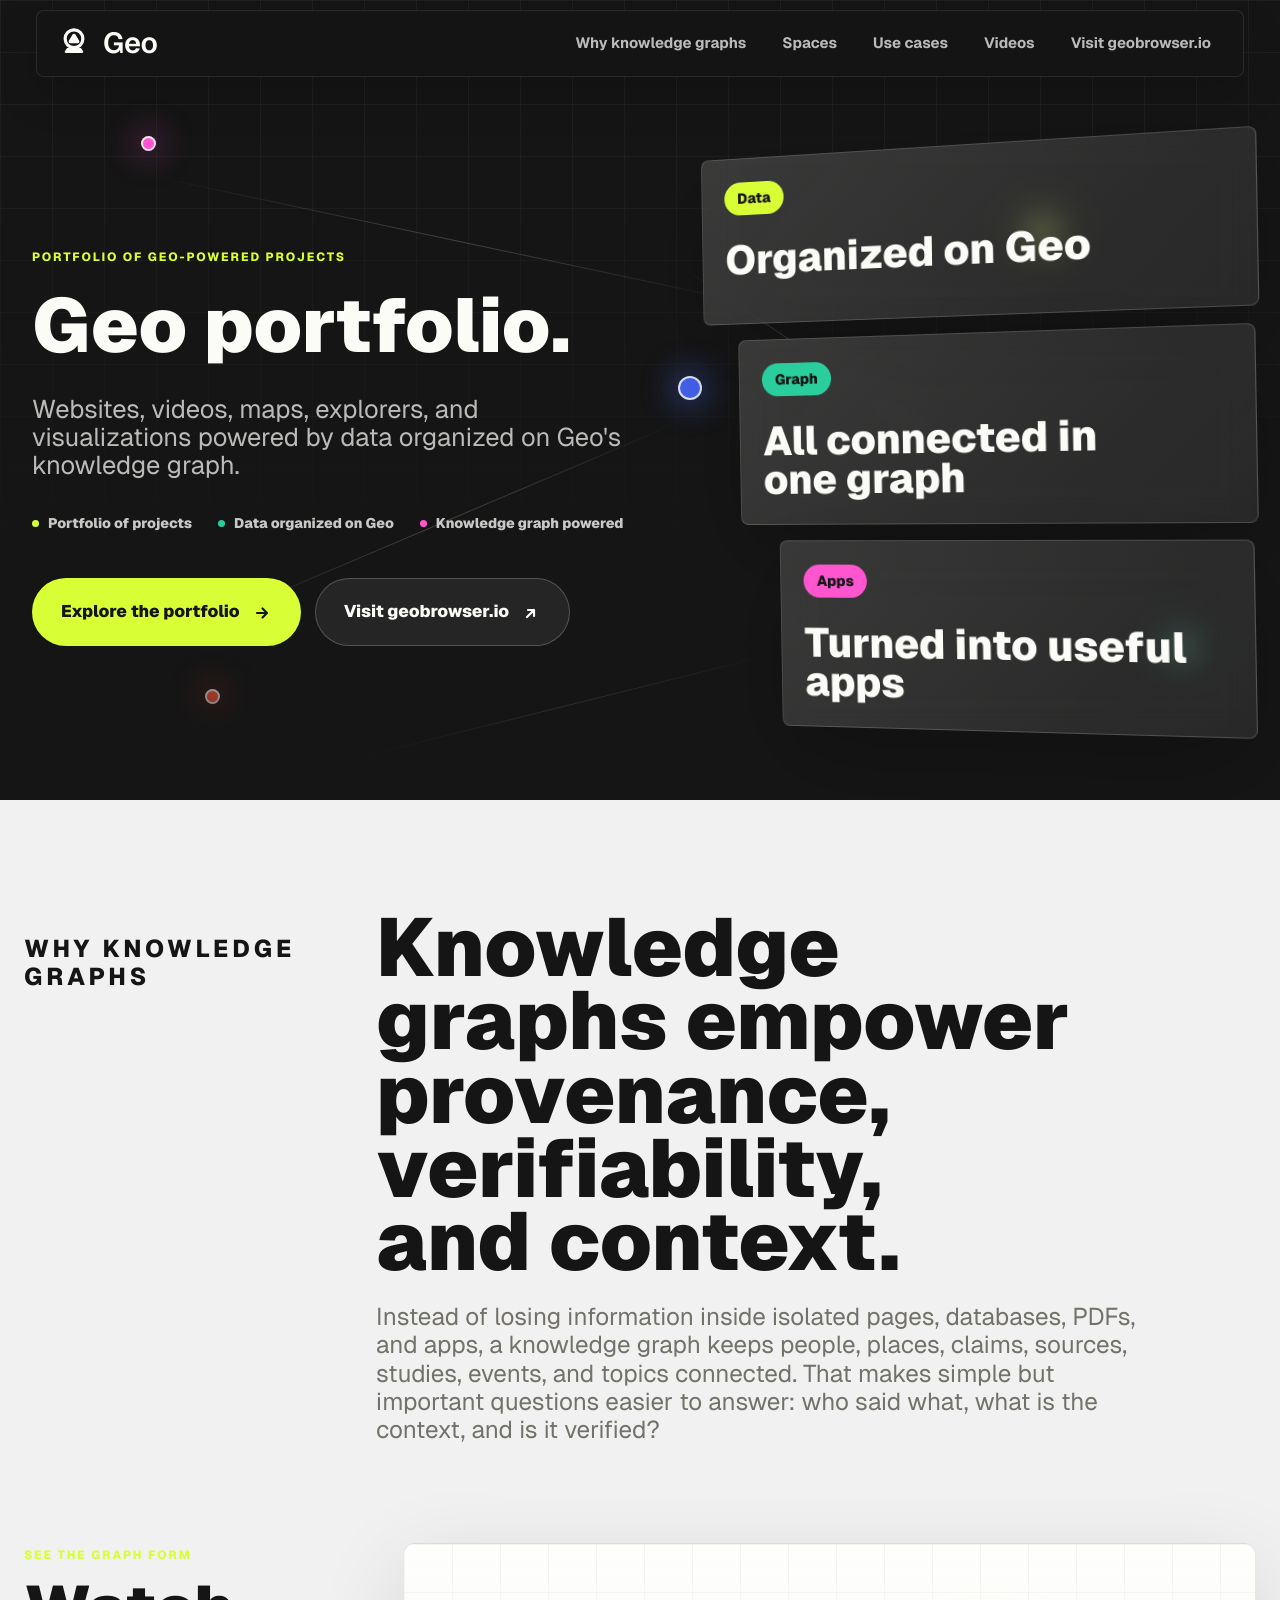
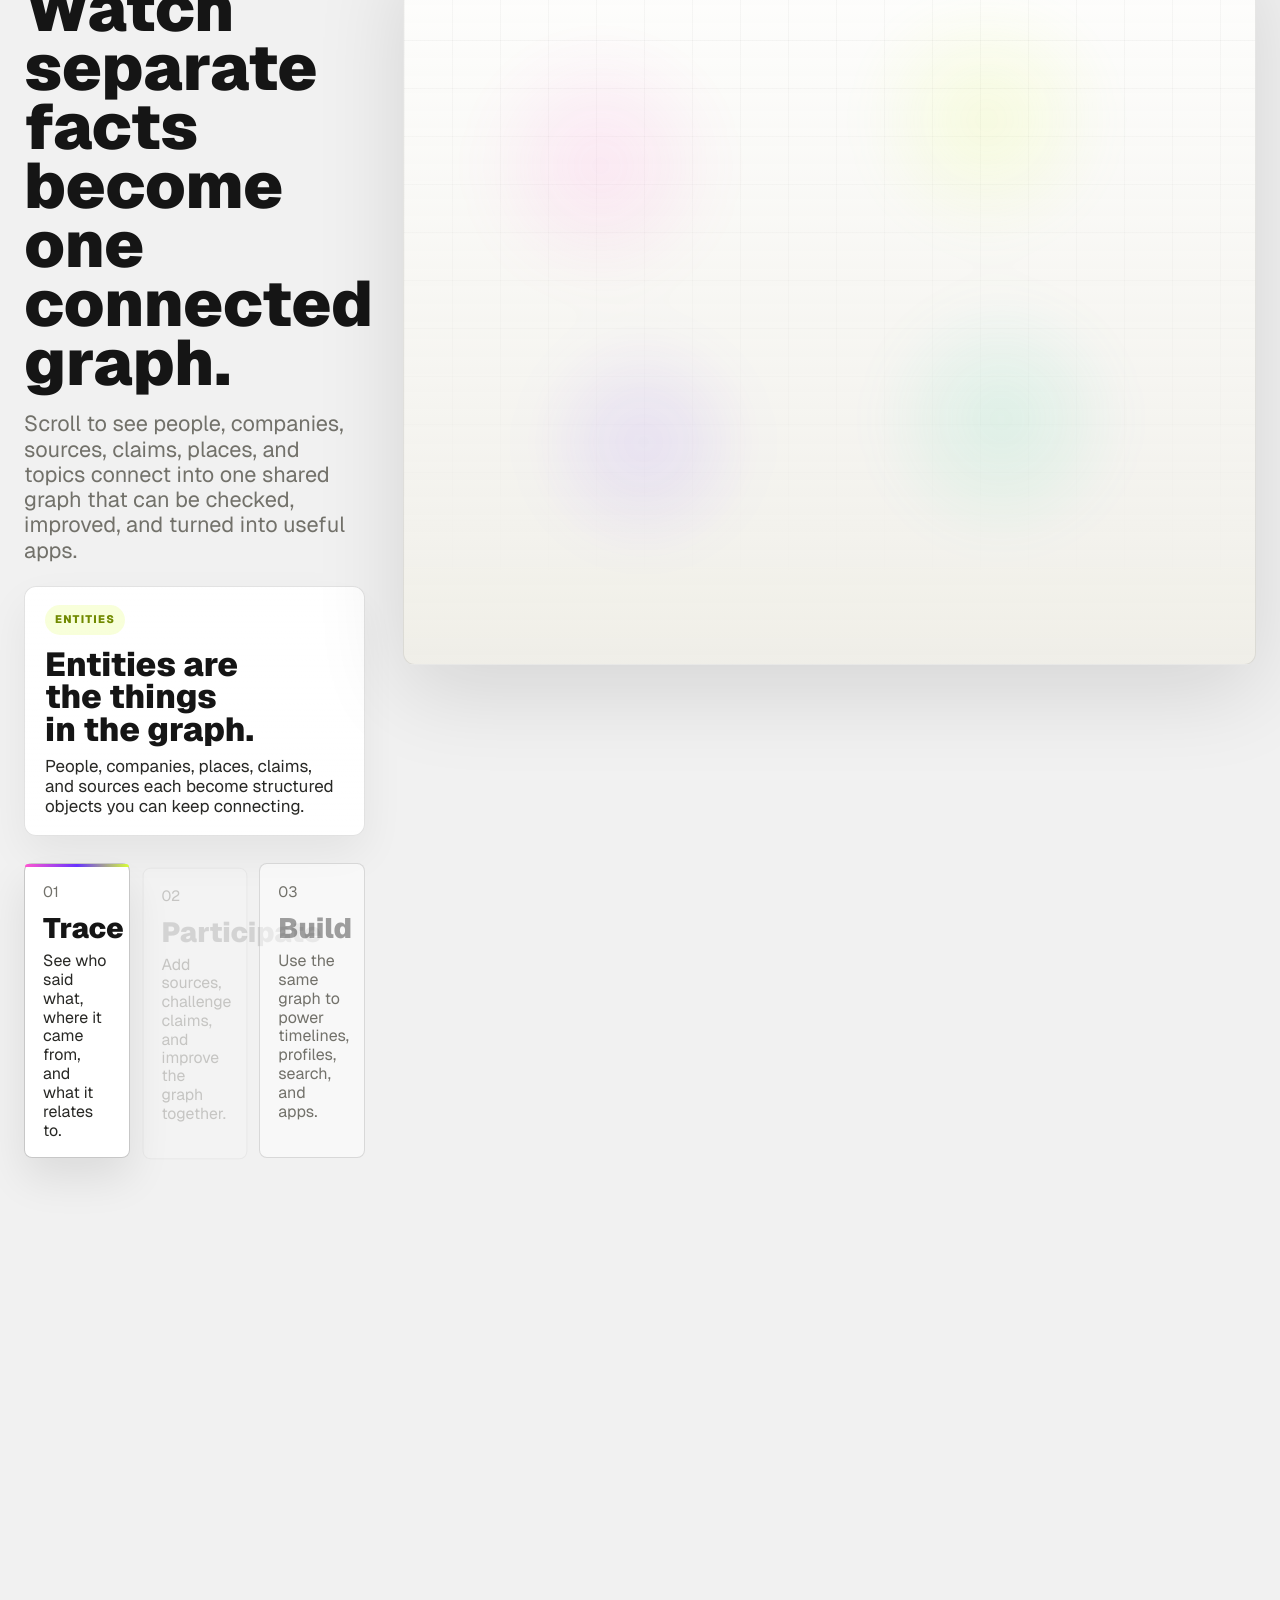
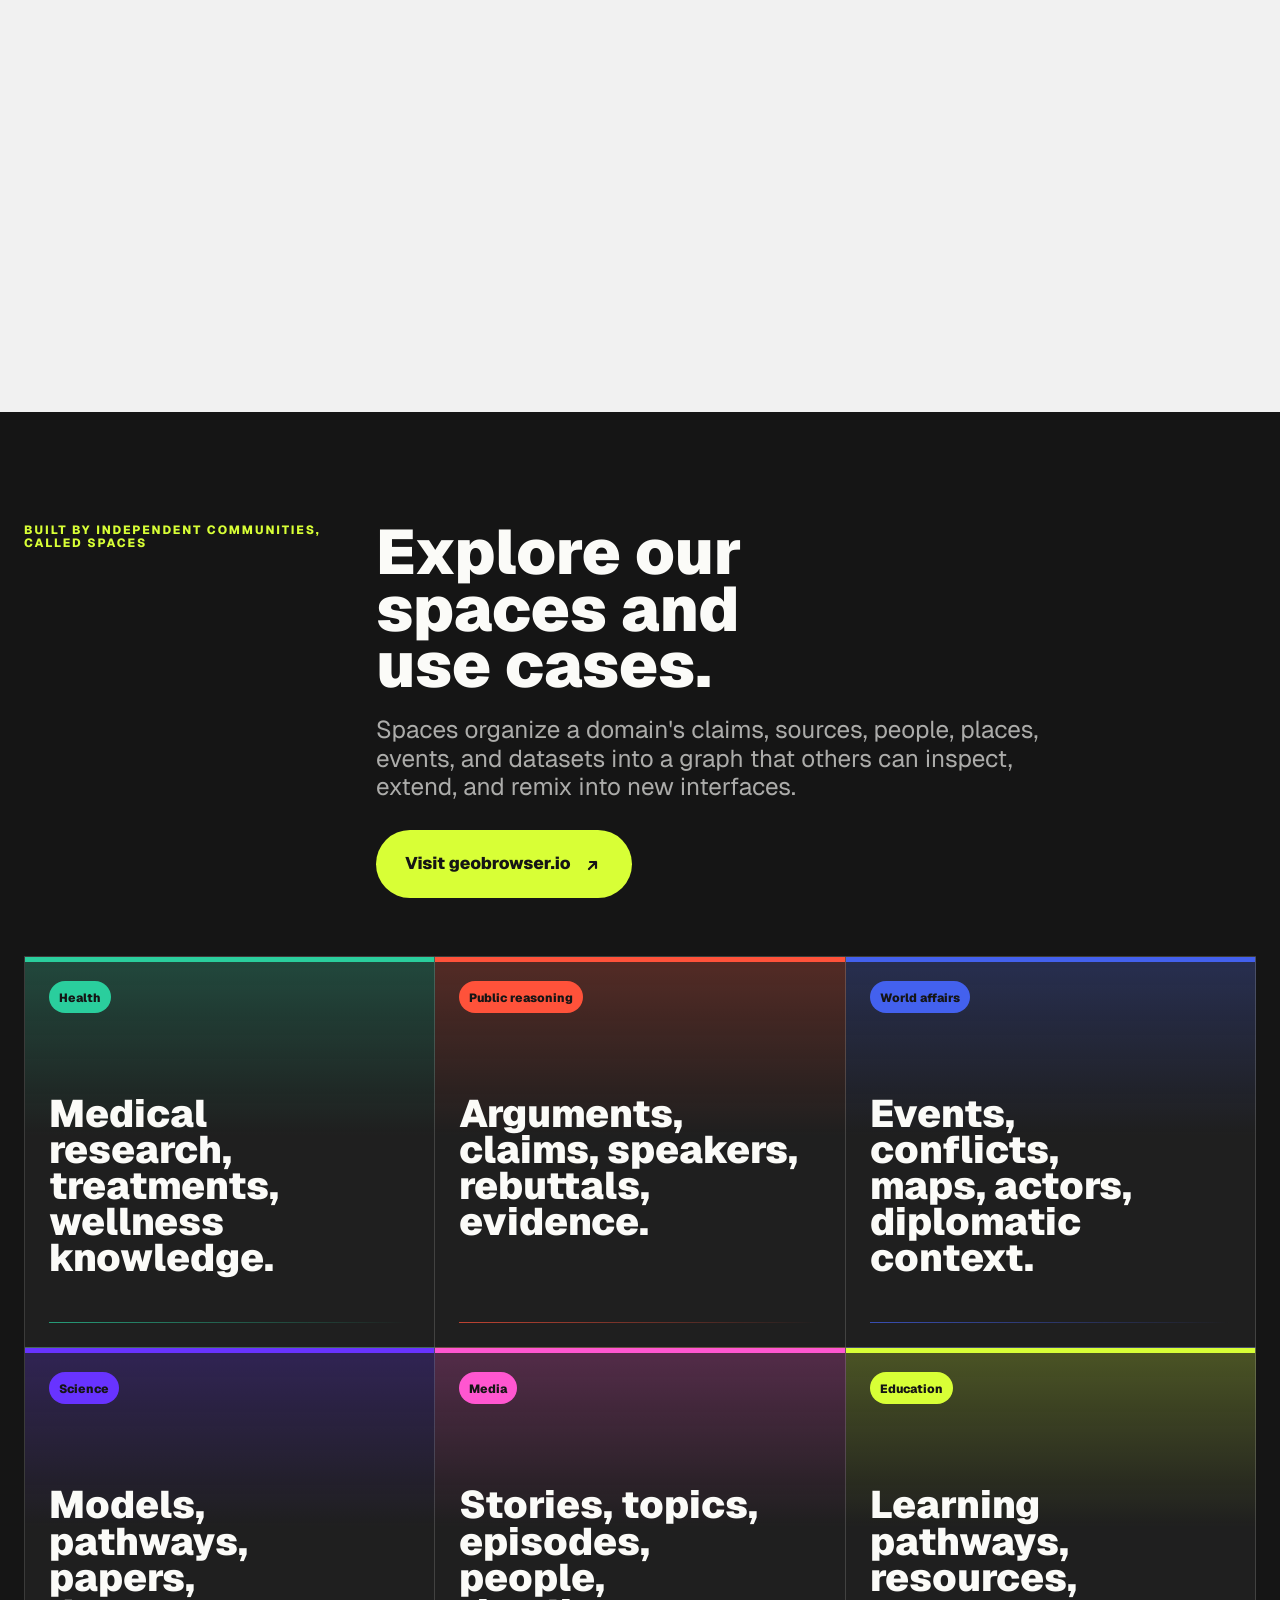
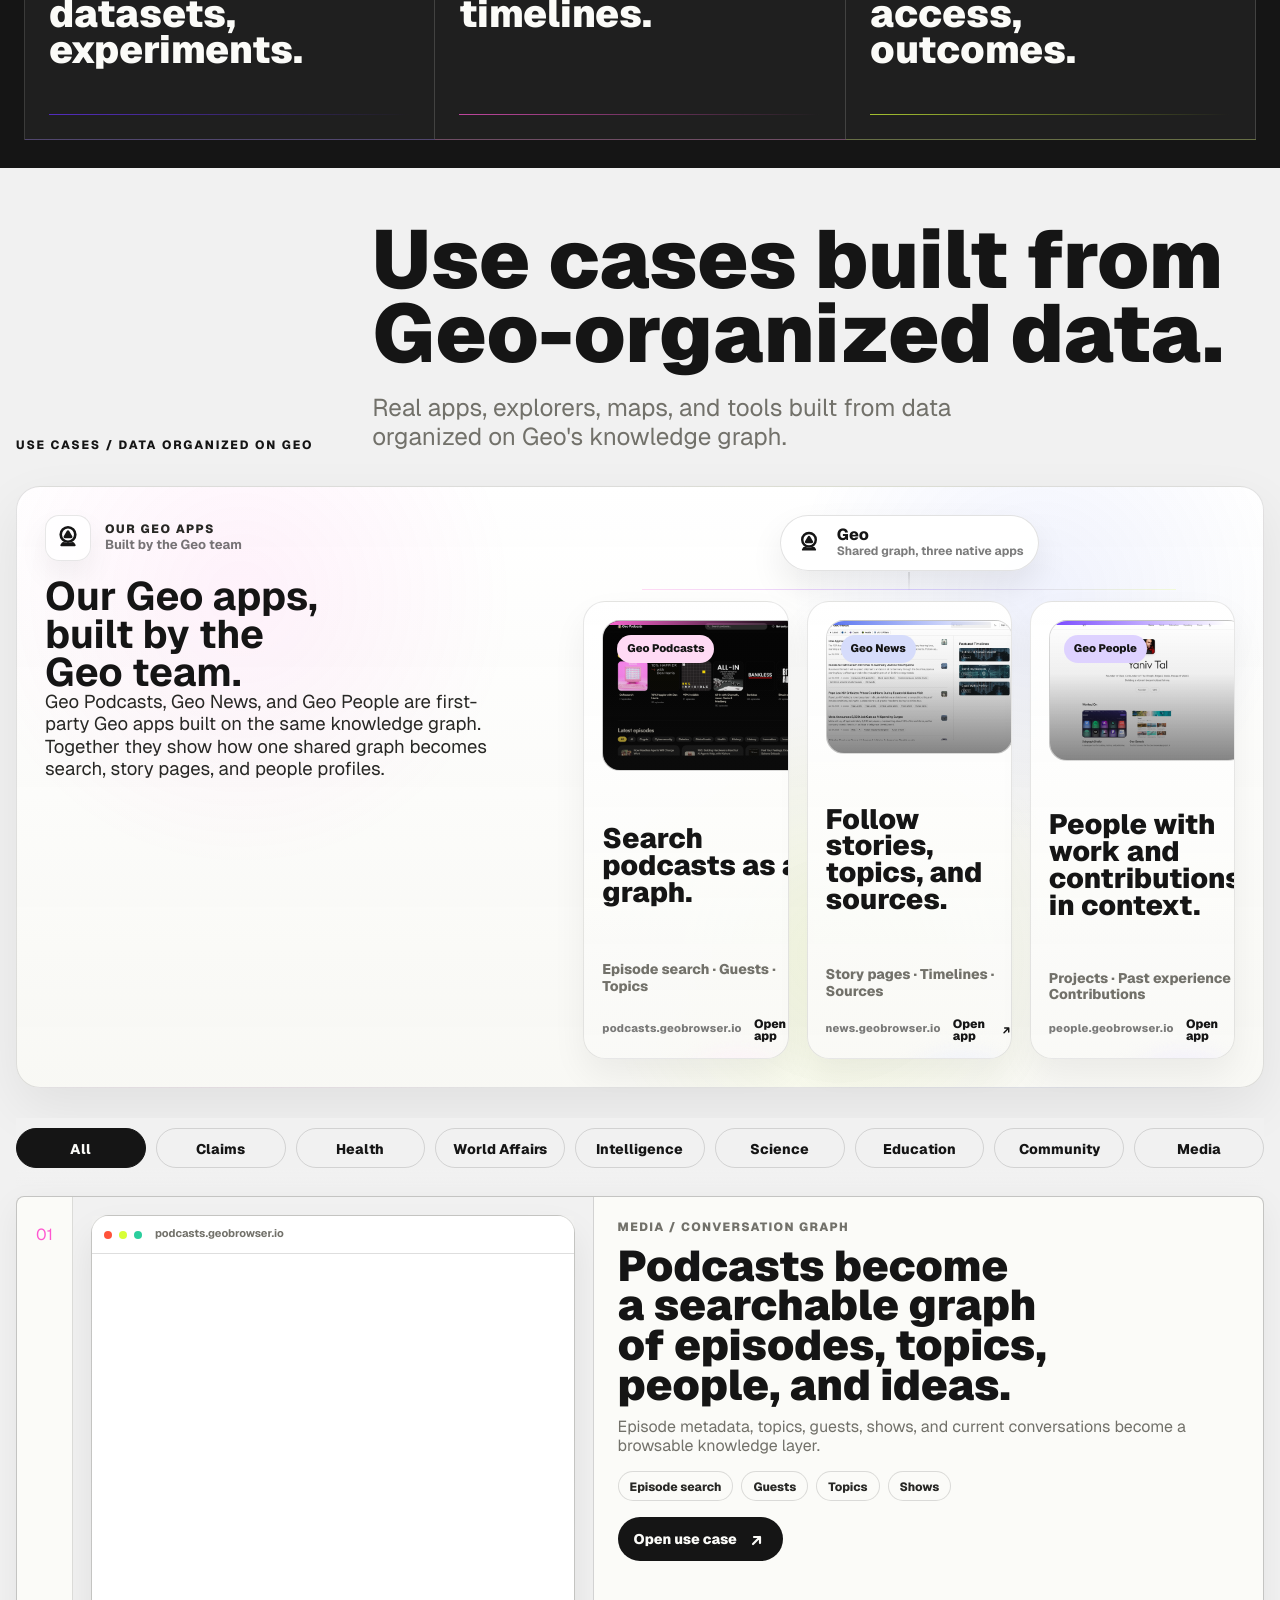
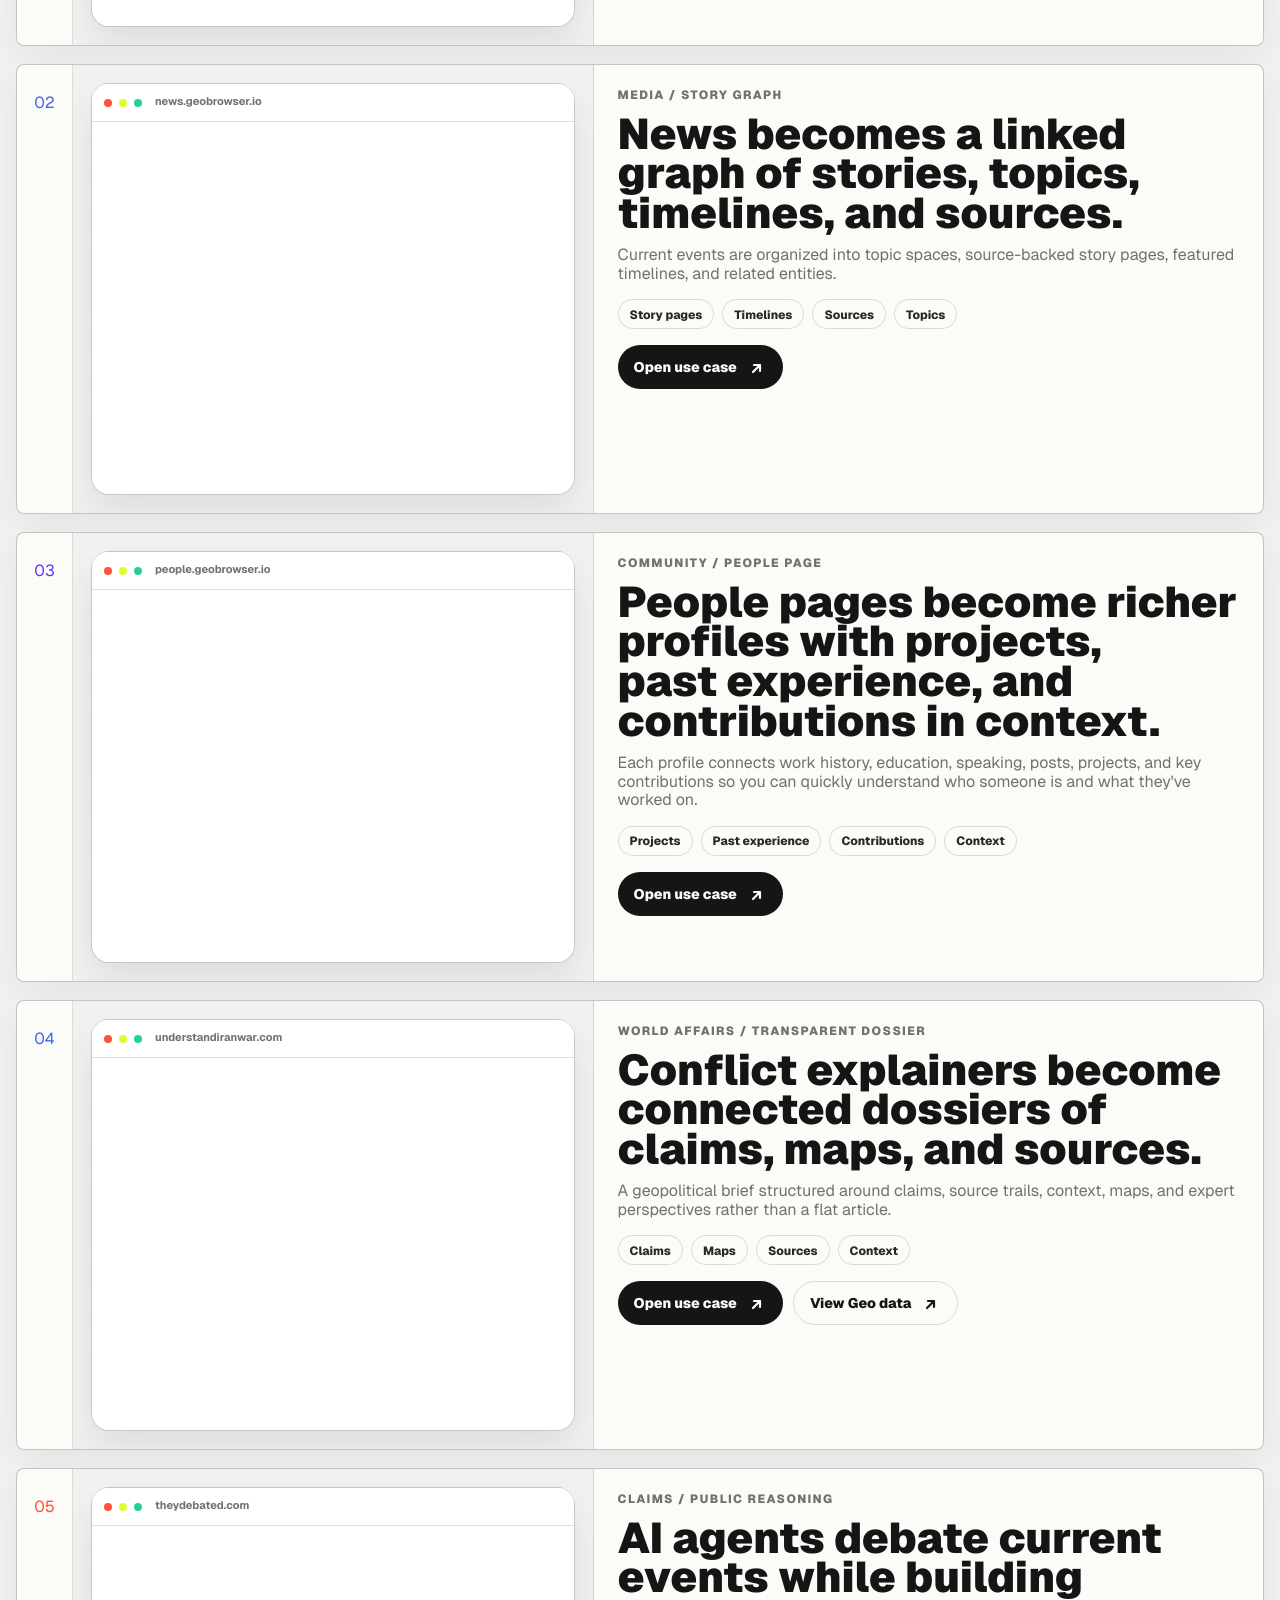
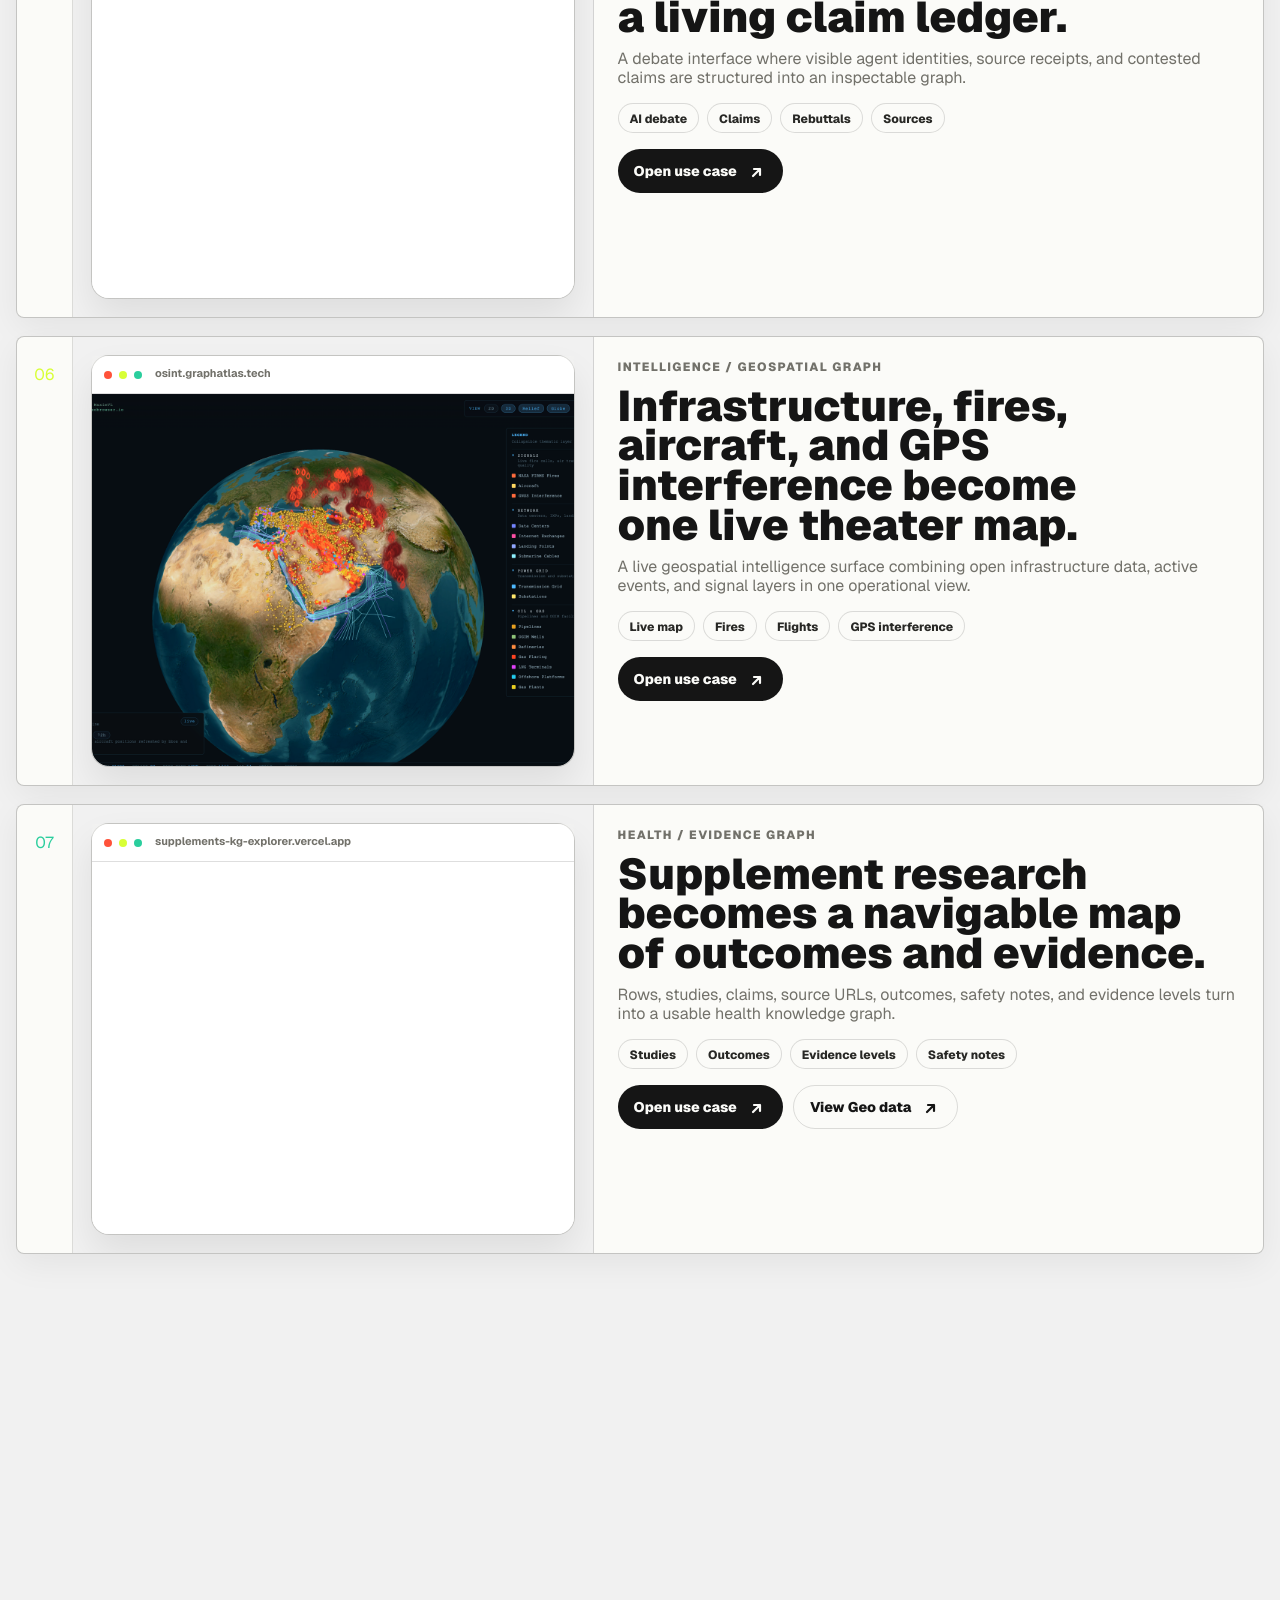
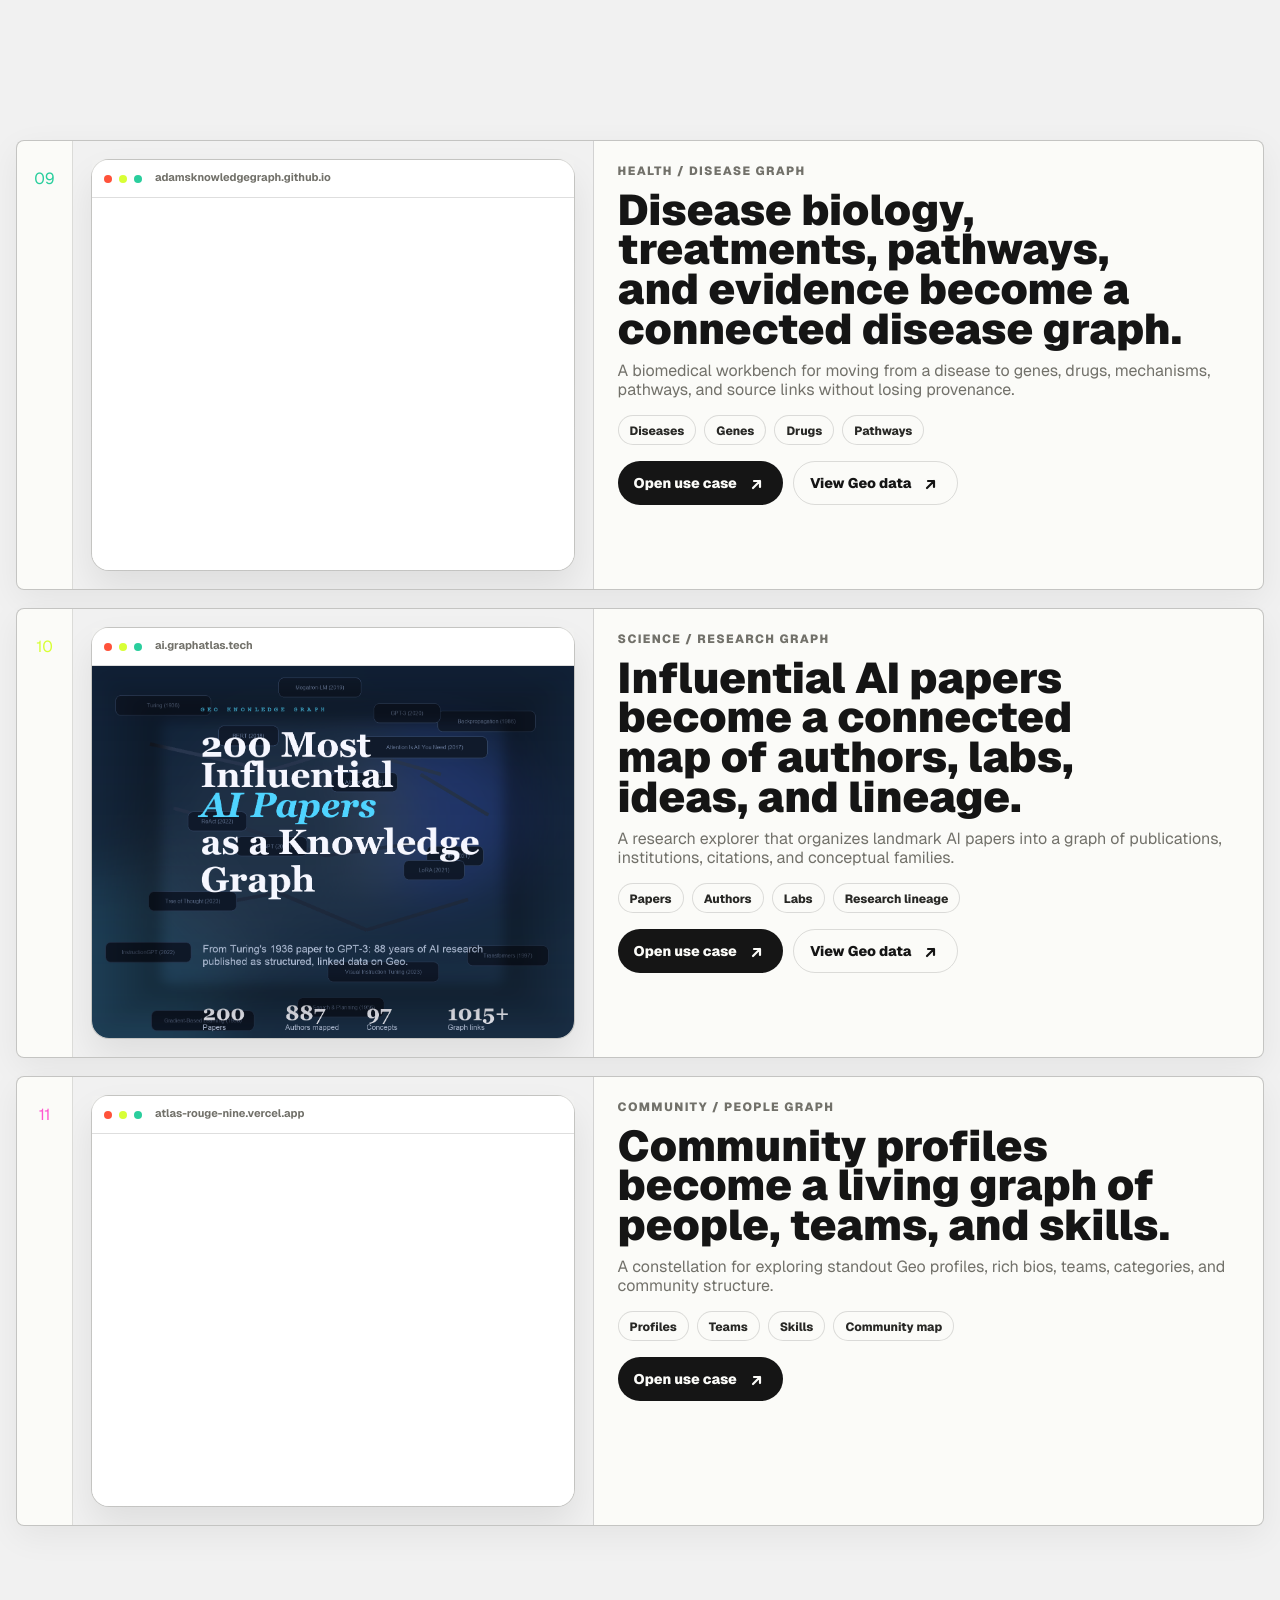
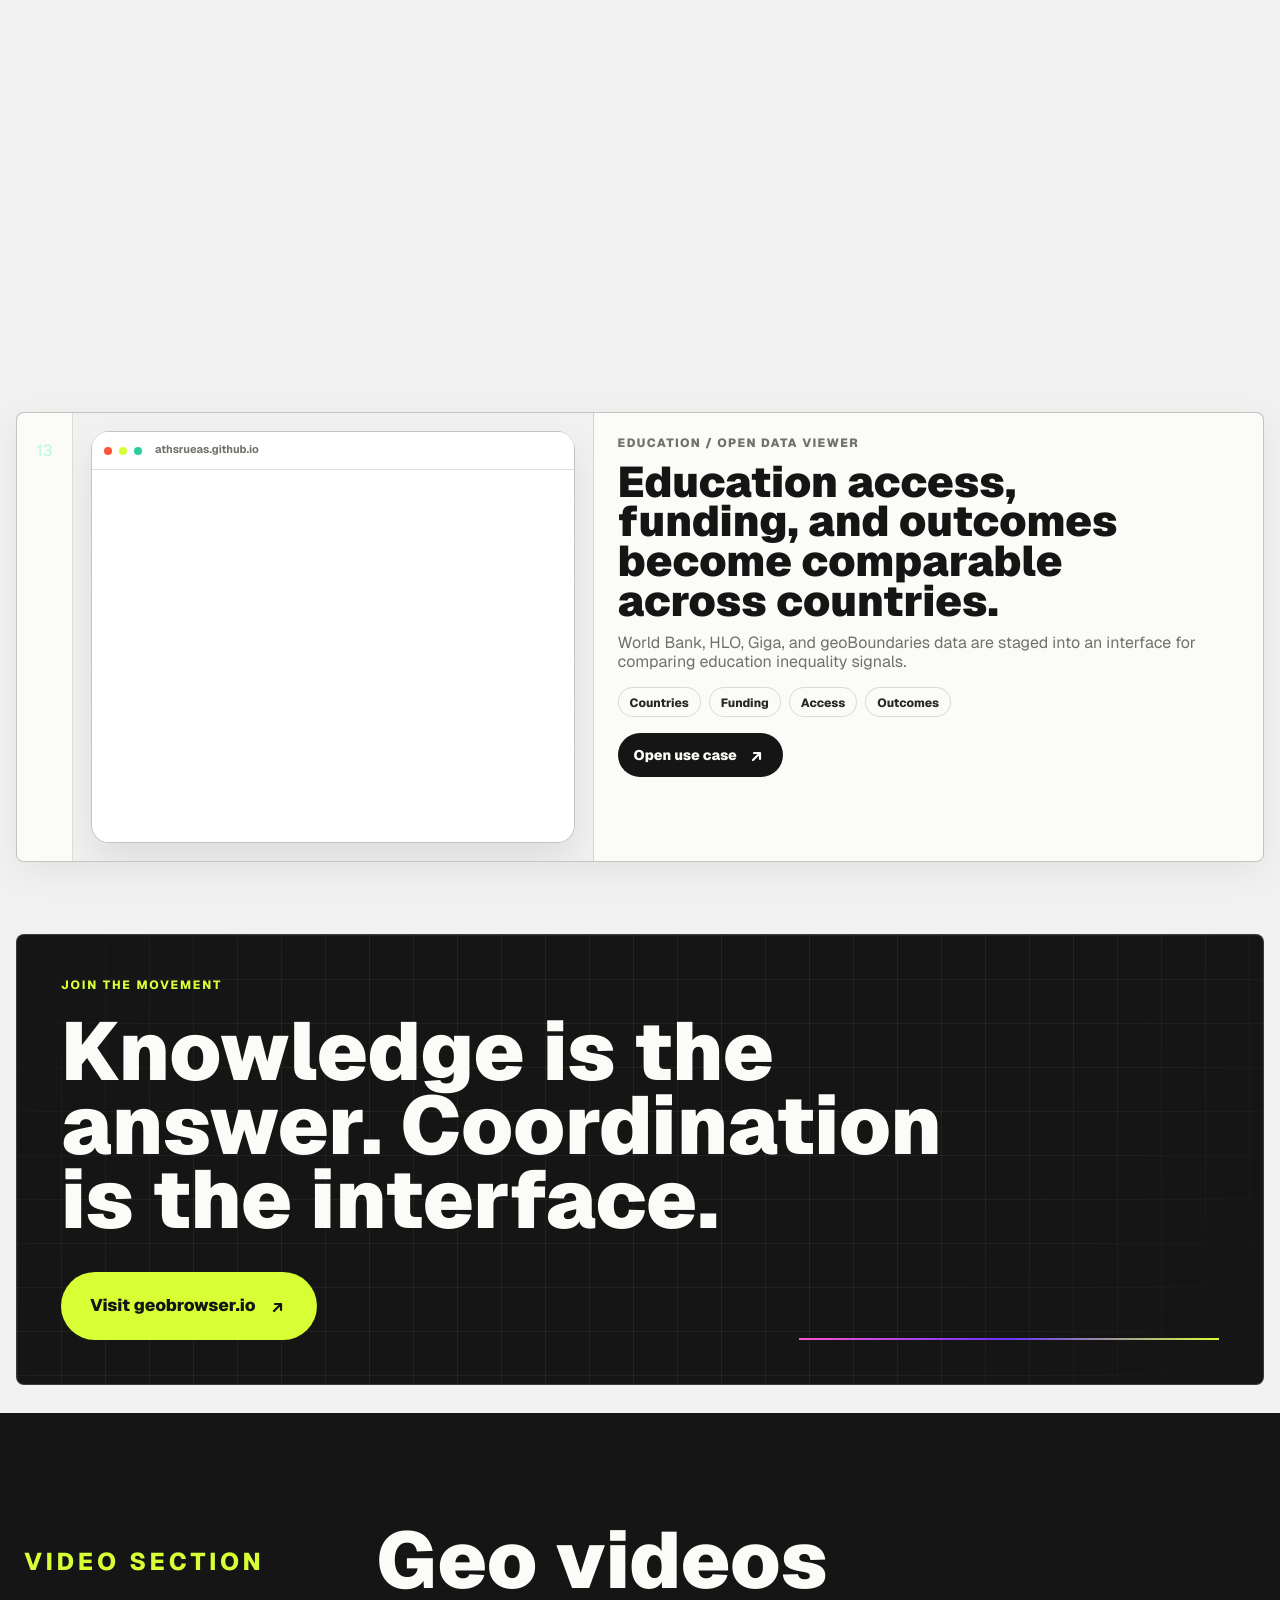
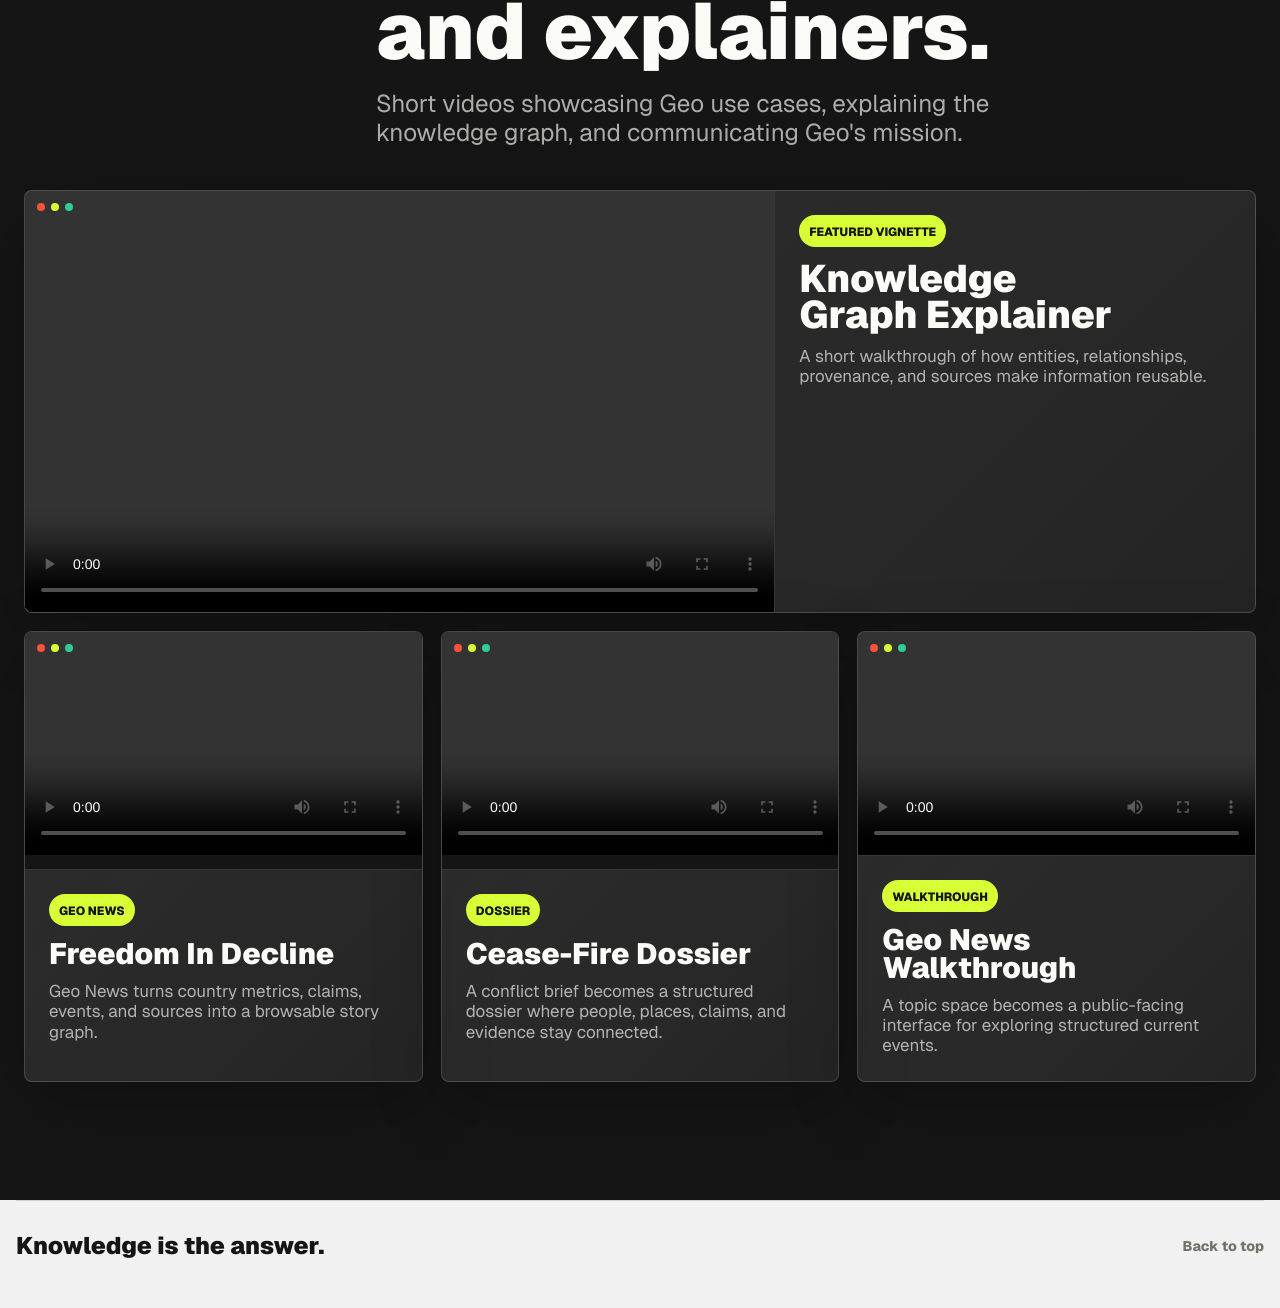
==== index.html @ 364948cd "Refresh Geo apps section" ====
<!doctype html>
<html lang="en">
  <head>
    <meta charset="utf-8" />
    <meta name="viewport" content="width=device-width, initial-scale=1" />
    <title>Geo Knowledge Graph Portfolio</title>
    <meta
      name="description"
      content="A portfolio of projects, websites, maps, explorers, and data visualizations powered by data organized on Geo's knowledge graph."
    />
    <link rel="canonical" href="https://graphgeo.com/" />
    <meta property="og:type" content="website" />
    <meta property="og:site_name" content="Geo Portfolio" />
    <meta property="og:title" content="Geo Knowledge Graph Portfolio" />
    <meta
      property="og:description"
      content="Websites, videos, maps, explorers, and visualizations powered by data organized on Geo's knowledge graph."
    />
    <meta property="og:url" content="https://graphgeo.com/" />
    <meta
      property="og:image"
      content="https://graphgeo.com/assets/og-image.png"
    />
    <meta property="og:image:secure_url" content="https://graphgeo.com/assets/og-image.png" />
    <meta property="og:image:type" content="image/png" />
    <meta property="og:image:width" content="1200" />
    <meta property="og:image:height" content="630" />
    <meta property="og:image:alt" content="Geo portfolio: projects powered by data organized on Geo's knowledge graph." />
    <meta name="twitter:card" content="summary_large_image" />
    <meta name="twitter:title" content="Geo Knowledge Graph Portfolio" />
    <meta
      name="twitter:description"
      content="Websites, videos, maps, explorers, and visualizations powered by data organized on Geo's knowledge graph."
    />
    <meta name="twitter:image" content="https://graphgeo.com/assets/og-image.png" />
    <meta name="twitter:image:alt" content="Geo portfolio: projects powered by data organized on Geo's knowledge graph." />
    <meta name="theme-color" content="#151515" />
    <link rel="icon" href="https://framerusercontent.com/images/SNeXbYm9SskmmFZslmsWxgSREB0.png" />
    <link rel="stylesheet" href="./styles.css" />
  </head>
  <body>
    <header class="site-header" aria-label="Primary navigation">
      <a class="brand" href="#top" aria-label="Geo portfolio home">
        <span class="geo-mark" aria-hidden="true">
          <svg viewBox="0 0 48 48" role="presentation">
            <circle class="geo-mark-ring" cx="24" cy="18" r="12.5" />
            <path
              class="geo-mark-peak"
              d="M24 10.8c.9 0 1.6.4 2.1 1.3l5.2 8.7c.9 1.6-.2 3.5-2 3.5H18.7c-1.8 0-2.9-1.9-2-3.5l5.2-8.7c.5-.9 1.2-1.3 2.1-1.3z"
            />
            <path
              class="geo-mark-base"
              d="M15.8 30.8c1.2 0 2.4.3 3.5.9 1.4.6 3 .9 4.7.9s3.3-.3 4.7-.9c1.1-.6 2.3-.9 3.5-.9 1 0 1.8.4 2.4 1.2l2.3 3.5c.7 1-.1 2.5-1.4 2.5H12.5c-1.3 0-2.1-1.5-1.4-2.5l2.3-3.5c.6-.8 1.4-1.2 2.4-1.2z"
            />
          </svg>
        </span>
        <span class="brand-name">Geo</span>
      </a>

      <nav class="nav-links" aria-label="Page sections">
        <a href="#why">Why knowledge graphs</a>
        <a href="#spaces">Spaces</a>
        <a href="#use-cases">Use cases</a>
        <a href="#videos">Videos</a>
        <a href="https://www.geobrowser.io/" target="_blank" rel="noreferrer">Visit geobrowser.io</a>
      </nav>

      <button
        class="menu-toggle"
        type="button"
        aria-expanded="false"
        aria-controls="mobile-nav"
        aria-label="Open navigation menu"
      >
        <span class="menu-toggle-text">Menu</span>
        <span class="menu-toggle-icon" aria-hidden="true">
          <span></span>
          <span></span>
          <span></span>
        </span>
      </button>

      <nav class="mobile-nav" id="mobile-nav" aria-label="Mobile page sections" hidden>
        <a href="#why">Why knowledge graphs</a>
        <a href="#spaces">Spaces</a>
        <a href="#use-cases">Use cases</a>
        <a href="#videos">Videos</a>
        <a class="mobile-nav-primary" href="https://www.geobrowser.io/" target="_blank" rel="noreferrer">
          Visit geobrowser.io
        </a>
      </nav>
    </header>

    <main id="top">
      <section class="hero" aria-labelledby="hero-title">
        <div class="hero-graph" aria-hidden="true">
          <span class="graph-line line-a"></span>
          <span class="graph-line line-b"></span>
          <span class="graph-line line-c"></span>
          <span class="graph-line line-d"></span>
          <span class="graph-node node-a"></span>
          <span class="graph-node node-b"></span>
          <span class="graph-node node-c"></span>
          <span class="graph-node node-d"></span>
          <span class="graph-node node-e"></span>
        </div>

        <div class="hero-copy-block">
          <p class="kicker">Portfolio of Geo-powered projects</p>
          <h1 id="hero-title">Geo portfolio.</h1>
          <p class="hero-copy">
            Websites, videos, maps, explorers, and visualizations powered by data organized on
            Geo's knowledge graph.
          </p>
          <div class="hero-definition" aria-label="Portfolio definition">
            <span>Portfolio of projects</span>
            <span>Data organized on Geo</span>
            <span>Knowledge graph powered</span>
          </div>
          <div class="hero-actions" aria-label="Featured actions">
            <a class="button primary" href="#use-cases">
              <span>Explore the portfolio</span>
              <svg viewBox="0 0 20 20" aria-hidden="true">
                <path d="M5 10h9M10.5 5.5 15 10l-4.5 4.5" />
              </svg>
            </a>
            <a class="button ghost" href="https://www.geobrowser.io/" target="_blank" rel="noreferrer">
              <span>Visit geobrowser.io</span>
              <svg viewBox="0 0 20 20" aria-hidden="true">
                <path d="M7 7h6v6M13 7 6 14" />
              </svg>
            </a>
          </div>
        </div>

        <div class="hero-preview-stack" aria-label="Featured Geo-powered previews">
          <article class="hero-preview preview-one">
            <span>Data</span>
            <strong>Organized on Geo</strong>
          </article>
          <article class="hero-preview preview-two">
            <span>Graph</span>
            <strong>All connected in one graph</strong>
          </article>
          <article class="hero-preview preview-three">
            <span>Apps</span>
            <strong>Turned into useful apps</strong>
          </article>
        </div>
      </section>

      <section class="graph-power" id="why" aria-labelledby="graph-power-title">
        <div class="graph-power-heading">
          <p class="kicker">Why knowledge graphs</p>
          <div>
            <h2 id="graph-power-title">Knowledge graphs empower provenance, verifiability, and context.</h2>
            <p>
              Instead of losing information inside isolated pages, databases, PDFs, and
              apps, a knowledge graph keeps people, places, claims, sources, studies,
              events, and topics connected. That makes simple but important questions
              easier to answer: who said what, what is the context, and is it verified?
            </p>
          </div>
        </div>

      </section>

      <section class="graph-journey" aria-labelledby="graph-journey-title">
        <div class="graph-journey-sticky">
          <div class="graph-journey-copy">
            <p class="kicker">See the graph form</p>
            <h3 id="graph-journey-title">Watch separate facts become one connected graph.</h3>
            <p class="graph-journey-intro">
              Scroll to see people, companies, sources, claims, places, and topics connect
              into one shared graph that can be checked, improved, and turned into useful apps.
            </p>
            <div class="journey-caption" aria-live="polite">
              <span class="journey-caption-kicker">Entities</span>
              <strong class="journey-caption-title">Entities are the things in the graph.</strong>
              <p class="journey-caption-copy">
                People, companies, places, claims, and sources each become structured objects.
                The labeled lines show how they relate.
              </p>
            </div>
            <div class="graph-journey-steps" aria-label="How the graph becomes useful">
              <article class="journey-step is-active" data-step="0">
                <span>01</span>
                <strong>Trace</strong>
                <p>See who said what, where it came from, and what it relates to.</p>
              </article>
              <article class="journey-step" data-step="1">
                <span>02</span>
                <strong>Participate</strong>
                <p>Add sources, challenge claims, and improve the graph together.</p>
              </article>
              <article class="journey-step" data-step="2">
                <span>03</span>
                <strong>Build</strong>
                <p>Use the same graph to power timelines, profiles, search, and apps.</p>
              </article>
            </div>
          </div>

          <div class="graph-journey-visual">
            <div class="journey-scene" id="journey-scene" aria-hidden="true">
              <div class="journey-edge-layer">
                <div class="journey-edge" data-stage="0" data-from="topic" data-to="company" data-appear="0.12" data-full="0.18">
                  <span>Category</span>
                </div>
                <div class="journey-edge" data-stage="0" data-from="person" data-to="company" data-appear="0.18" data-full="0.24">
                  <span>CEO</span>
                </div>
                <div class="journey-edge" data-stage="0" data-from="company" data-to="claim" data-appear="0.24" data-full="0.3">
                  <span>Claim</span>
                </div>
                <div class="journey-edge" data-stage="0" data-from="source" data-to="claim" data-appear="0.3" data-full="0.36">
                  <span>Source for</span>
                </div>
                <div class="journey-edge" data-stage="0" data-from="place" data-to="company" data-appear="0.34" data-full="0.4">
                  <span>Based in</span>
                </div>
                <div class="journey-edge" data-stage="1" data-from="editor" data-to="claim" data-appear="0.5" data-full="0.56">
                  <span>Adds note</span>
                </div>
                <div class="journey-edge" data-stage="1" data-from="editor" data-to="source" data-appear="0.56" data-full="0.62">
                  <span>Links source</span>
                </div>
                <div class="journey-edge" data-stage="1" data-from="verification" data-to="claim" data-appear="0.6" data-full="0.66">
                  <span>Cross-checks</span>
                </div>
                <div class="journey-edge" data-stage="2" data-from="company" data-to="app-profile" data-appear="0.76" data-full="0.82">
                  <span>Powers profile</span>
                </div>
                <div class="journey-edge" data-stage="2" data-from="claim" data-to="app-timeline" data-appear="0.84" data-full="0.9">
                  <span>Powers timeline</span>
                </div>
                <div class="journey-edge" data-stage="2" data-from="topic" data-to="app-search" data-appear="0.9" data-full="0.96">
                  <span>Powers search</span>
                </div>
              </div>

              <article class="journey-node journey-node-card tone-yellow journey-node-topic" data-node="topic">
                <div class="journey-node-head">
                  <span class="journey-node-mark">T</span>
                  <span class="journey-node-type">Topic</span>
                </div>
                <strong>Prediction markets</strong>
              </article>

              <article class="journey-node journey-node-card tone-blue journey-node-company" data-node="company">
                <div class="journey-node-head">
                  <span class="journey-node-mark">C</span>
                  <span class="journey-node-type">Company</span>
                </div>
                <strong>Polymarket</strong>
              </article>

              <article class="journey-node journey-node-card tone-purple journey-node-person" data-node="person">
                <div class="journey-node-head">
                  <span class="journey-node-mark">P</span>
                  <span class="journey-node-type">Person</span>
                </div>
                <strong>Shayne Coplan</strong>
              </article>

              <article class="journey-node journey-node-card tone-green journey-node-source" data-node="source">
                <div class="journey-node-head">
                  <span class="journey-node-mark">S</span>
                  <span class="journey-node-type">Source</span>
                </div>
                <strong>Company site</strong>
              </article>

              <article class="journey-node journey-node-card tone-neutral journey-node-claim" data-node="claim">
                <div class="journey-node-head">
                  <span class="journey-node-mark">C</span>
                  <span class="journey-node-type">Claim</span>
                </div>
                <strong>Founded in 2020</strong>
              </article>

              <article class="journey-node journey-node-card tone-coral journey-node-place" data-node="place">
                <div class="journey-node-head">
                  <span class="journey-node-mark">L</span>
                  <span class="journey-node-type">Place</span>
                </div>
                <strong>New York City</strong>
              </article>

              <article class="journey-node journey-node-card tone-pink journey-node-editor" data-node="editor">
                <div class="journey-node-head">
                  <span class="journey-node-mark">E</span>
                  <span class="journey-node-type">Community</span>
                </div>
                <strong>Editor adds note</strong>
              </article>

              <article class="journey-node journey-node-card tone-neutral journey-node-verification" data-node="verification">
                <div class="journey-node-head">
                  <span class="journey-node-mark">V</span>
                  <span class="journey-node-type">Verification</span>
                </div>
                <strong>Cross-checked with 3 sources</strong>
              </article>

              <article class="journey-node journey-node-card tone-yellow journey-node-app" data-node="app-profile">
                <div class="journey-node-head">
                  <span class="journey-node-mark">A</span>
                  <span class="journey-node-type">App</span>
                </div>
                <strong>Profile page</strong>
              </article>

              <article class="journey-node journey-node-card tone-green journey-node-app" data-node="app-timeline">
                <div class="journey-node-head">
                  <span class="journey-node-mark">A</span>
                  <span class="journey-node-type">App</span>
                </div>
                <strong>Timeline</strong>
              </article>

              <article class="journey-node journey-node-card tone-blue journey-node-app" data-node="app-search">
                <div class="journey-node-head">
                  <span class="journey-node-mark">A</span>
                  <span class="journey-node-type">App</span>
                </div>
                <strong>Search</strong>
              </article>
            </div>
          </div>
        </div>
      </section>

      <section class="spaces-section" id="spaces" aria-labelledby="spaces-title">
        <div class="spaces-heading">
          <p class="kicker">Built by independent communities, called Spaces</p>
          <h2 id="spaces-title">Explore our spaces and use cases.</h2>
          <p>
            Spaces organize a domain's claims, sources, people, places, events, and datasets
            into a graph that others can inspect, extend, and remix into new interfaces.
          </p>
          <div class="spaces-actions" aria-label="Geo website links">
            <a class="button primary" href="https://www.geobrowser.io/" target="_blank" rel="noreferrer">
              <span>Visit geobrowser.io</span>
              <svg viewBox="0 0 20 20" aria-hidden="true">
                <path d="M7 7h6v6M13 7 6 14" />
              </svg>
            </a>
          </div>
        </div>

        <div class="spaces-grid" aria-label="Example Geo spaces">
          <button
            class="space-card accent-green"
            type="button"
            data-filter="Health"
            aria-label="Show Health use cases"
          >
            <span class="space-card-label">Health</span>
            <h3>Medical research, treatments, wellness knowledge.</h3>
            <span class="space-card-cta">View use cases</span>
          </button>
          <button
            class="space-card accent-coral"
            type="button"
            data-filter="Claims"
            aria-label="Show Claims use cases"
          >
            <span class="space-card-label">Public reasoning</span>
            <h3>Arguments, claims, speakers, rebuttals, evidence.</h3>
            <span class="space-card-cta">View use cases</span>
          </button>
          <button
            class="space-card accent-blue"
            type="button"
            data-filter="World Affairs"
            aria-label="Show World Affairs use cases"
          >
            <span class="space-card-label">World affairs</span>
            <h3>Events, conflicts, maps, actors, diplomatic context.</h3>
            <span class="space-card-cta">View use cases</span>
          </button>
          <button
            class="space-card accent-purple"
            type="button"
            data-filter="Science"
            aria-label="Show Science use cases"
          >
            <span class="space-card-label">Science</span>
            <h3>Models, pathways, papers, datasets, experiments.</h3>
            <span class="space-card-cta">View use cases</span>
          </button>
          <button
            class="space-card accent-pink"
            type="button"
            data-filter="Media"
            aria-label="Show Media use cases"
          >
            <span class="space-card-label">Media</span>
            <h3>Stories, topics, episodes, people, timelines.</h3>
            <span class="space-card-cta">View use cases</span>
          </button>
          <button
            class="space-card accent-yellow"
            type="button"
            data-filter="Education"
            aria-label="Show Education use cases"
          >
            <span class="space-card-label">Education</span>
            <h3>Learning pathways, resources, access, outcomes.</h3>
            <span class="space-card-cta">View use cases</span>
          </button>
        </div>
      </section>

      <section class="use-cases-section" id="use-cases" aria-labelledby="use-cases-title">
        <div class="use-cases-heading">
          <p class="kicker">Use cases / data organized on Geo</p>
          <div>
            <h2 id="use-cases-title">Use cases built from Geo-organized data.</h2>
            <p class="use-cases-copy">
              Real apps, explorers, maps, and tools built from data organized on Geo's knowledge graph.
            </p>
          </div>
        </div>

        <div class="geo-native-strip" id="geo-native-apps">
          <div class="geo-native-strip-copy">
            <div class="geo-native-brand">
              <span class="geo-native-brand-mark geo-mark" aria-hidden="true">
                <svg viewBox="0 0 48 48" role="presentation">
                  <circle class="geo-mark-ring" cx="24" cy="18" r="12.5" />
                  <path
                    class="geo-mark-peak"
                    d="M24 10.8c.9 0 1.6.4 2.1 1.3l5.2 8.7c.9 1.6-.2 3.5-2 3.5H18.7c-1.8 0-2.9-1.9-2-3.5l5.2-8.7c.5-.9 1.2-1.3 2.1-1.3z"
                  />
                  <path
                    class="geo-mark-base"
                    d="M15.8 30.8c1.2 0 2.4.3 3.5.9 1.4.6 3 .9 4.7.9s3.3-.3 4.7-.9c1.1-.6 2.3-.9 3.5-.9 1 0 1.8.4 2.4 1.2l2.3 3.5c.7 1-.1 2.5-1.4 2.5H12.5c-1.3 0-2.1-1.5-1.4-2.5l2.3-3.5c.6-.8 1.4-1.2 2.4-1.2z"
                  />
                </svg>
              </span>
              <div class="geo-native-brand-copy">
                <p class="geo-native-kicker">Our Geo apps</p>
                <p class="geo-native-meta">Built by the Geo team</p>
              </div>
            </div>
            <div>
              <h3>Our Geo apps, built by the Geo team.</h3>
              <p>
                Geo Podcasts, Geo News, and Geo People are first-party Geo apps built on
                the same knowledge graph. Together they show how one shared graph becomes
                search, story pages, and people profiles.
              </p>
            </div>
          </div>
          <div class="geo-native-stage">
            <div class="geo-native-hub" aria-hidden="true">
              <span class="geo-native-hub-mark geo-mark">
                <svg viewBox="0 0 48 48" role="presentation">
                  <circle class="geo-mark-ring" cx="24" cy="18" r="12.5" />
                  <path
                    class="geo-mark-peak"
                    d="M24 10.8c.9 0 1.6.4 2.1 1.3l5.2 8.7c.9 1.6-.2 3.5-2 3.5H18.7c-1.8 0-2.9-1.9-2-3.5l5.2-8.7c.5-.9 1.2-1.3 2.1-1.3z"
                  />
                  <path
                    class="geo-mark-base"
                    d="M15.8 30.8c1.2 0 2.4.3 3.5.9 1.4.6 3 .9 4.7.9s3.3-.3 4.7-.9c1.1-.6 2.3-.9 3.5-.9 1 0 1.8.4 2.4 1.2l2.3 3.5c.7 1-.1 2.5-1.4 2.5H12.5c-1.3 0-2.1-1.5-1.4-2.5l2.3-3.5c.6-.8 1.4-1.2 2.4-1.2z"
                  />
                </svg>
              </span>
              <div class="geo-native-hub-copy">
                <strong>Geo</strong>
                <span>Shared graph, three native apps</span>
              </div>
            </div>
            <div class="geo-native-strip-list" id="geo-native-list" aria-label="Geo-native apps"></div>
          </div>
        </div>

        <div class="filter-bar" aria-label="Use case categories" id="filter-bar"></div>
        <div class="case-stage" id="case-stage" aria-live="polite"></div>
      </section>

      <section class="movement-cta" aria-labelledby="movement-title">
        <p class="kicker">Join the movement</p>
        <h2 id="movement-title">Knowledge is the answer. Coordination is the interface.</h2>
        <a class="button primary" href="https://www.geobrowser.io/" target="_blank" rel="noreferrer">
          <span>Visit geobrowser.io</span>
          <svg viewBox="0 0 20 20" aria-hidden="true">
            <path d="M7 7h6v6M13 7 6 14" />
          </svg>
        </a>
      </section>

      <section class="video-section" id="videos" aria-labelledby="video-title">
        <div class="video-heading">
          <p class="kicker">Video section</p>
          <div>
            <h2 id="video-title">Geo videos and explainers.</h2>
            <p>
              Short videos showcasing Geo use cases, explaining the knowledge graph, and
              communicating Geo's mission.
            </p>
          </div>
        </div>

        <div class="video-grid" aria-label="Geo video vignettes">
          <article class="video-card is-featured">
            <div class="video-media">
              <video controls preload="metadata" playsinline>
                <source src="./assets/videos/knowledge-graph-explainer.mp4" type="video/mp4" />
              </video>
            </div>
            <div class="video-copy">
              <p class="video-eyebrow">Featured vignette</p>
              <h3>Knowledge Graph Explainer</h3>
              <p>A short walkthrough of how entities, relationships, provenance, and sources make information reusable.</p>
            </div>
          </article>

          <article class="video-card">
            <div class="video-media">
              <video controls preload="metadata" playsinline>
                <source src="./assets/videos/freedom-in-decline.mp4" type="video/mp4" />
              </video>
            </div>
            <div class="video-copy">
              <p class="video-eyebrow">Geo News</p>
              <h3>Freedom In Decline</h3>
              <p>Geo News turns country metrics, claims, events, and sources into a browsable story graph.</p>
            </div>
          </article>

          <article class="video-card">
            <div class="video-media">
              <video controls preload="metadata" playsinline>
                <source src="./assets/videos/ceasefire-dossier.mp4" type="video/mp4" />
              </video>
            </div>
            <div class="video-copy">
              <p class="video-eyebrow">Dossier</p>
              <h3>Cease-Fire Dossier</h3>
              <p>A conflict brief becomes a structured dossier where people, places, claims, and evidence stay connected.</p>
            </div>
          </article>

          <article class="video-card">
            <div class="video-media">
              <video controls preload="metadata" playsinline>
                <source src="./assets/videos/geo-news-intro.mp4" type="video/mp4" />
              </video>
            </div>
            <div class="video-copy">
              <p class="video-eyebrow">Walkthrough</p>
              <h3>Geo News Walkthrough</h3>
              <p>A topic space becomes a public-facing interface for exploring structured current events.</p>
            </div>
          </article>
        </div>
      </section>
    </main>

    <footer class="site-footer">
      <strong>Knowledge is the answer.</strong>
      <a href="#top">Back to top</a>
    </footer>

    <script src="./script.js"></script>
  </body>
</html>
---- styles.css ----
@import url("https://fonts.googleapis.com/css2?family=Geist:wght@400;500;600;700;800;900&display=swap");

@font-face {
  font-family: "Calibre Semibold";
  src: url("https://framerusercontent.com/assets/0Qh5cFs6C65ZdQfnlGpPoqu7DM.otf");
  font-display: swap;
  font-style: normal;
  font-weight: 600;
}

:root {
  --paper: #f1f1f1;
  --paper-warm: #e9e7df;
  --ink: #151515;
  --ink-soft: #282825;
  --muted: #72716a;
  --line: rgba(21, 21, 21, 0.14);
  --line-strong: rgba(21, 21, 21, 0.24);
  --white: #fbfbf8;
  --blue: #4361ee;
  --green: #2ace9d;
  --pink: #ff56d0;
  --purple: #6833ff;
  --yellow: #d8ff36;
  --coral: #ff523a;
  --mint: #b7f8df;
  --shadow: 0 28px 90px rgba(0, 0, 0, 0.16);
  --content-max: 1400px;
  --hero-shell: 1780px;
  color-scheme: light;
}

* {
  box-sizing: border-box;
}

html {
  scroll-behavior: smooth;
}

body {
  margin: 0;
  overflow-x: hidden;
  background: var(--paper);
  color: var(--ink);
  font-family:
    Geist,
    Inter,
    ui-sans-serif,
    system-ui,
    -apple-system,
    BlinkMacSystemFont,
    "Segoe UI",
    sans-serif;
  font-size: 17px;
  line-height: 1.45;
  -webkit-font-smoothing: antialiased;
  text-rendering: geometricPrecision;
}

body::selection {
  background: rgba(216, 255, 54, 0.55);
}

a,
button {
  color: inherit;
}

a {
  text-decoration: none;
}

button {
  border: 0;
  cursor: pointer;
  font: inherit;
}

p,
h1,
h2,
h3 {
  margin: 0;
}

.site-header {
  position: fixed;
  z-index: 30;
  top: 10px;
  left: 50%;
  display: flex;
  width: min(var(--hero-shell), calc(100% - 72px));
  min-height: 66px;
  align-items: center;
  justify-content: space-between;
  gap: 28px;
  padding: 12px 18px 12px 20px;
  border: 1px solid rgba(251, 251, 248, 0.1);
  border-radius: 8px;
  background: rgba(21, 21, 21, 0.8);
  color: var(--white);
  box-shadow: 0 18px 44px rgba(0, 0, 0, 0.16);
  transform: translateX(-50%);
  -webkit-backdrop-filter: blur(18px);
  backdrop-filter: blur(18px);
}

.brand,
.nav-links {
  display: flex;
  align-items: center;
}

.brand {
  gap: 12px;
  font-family: "Calibre Semibold", Geist, sans-serif;
  font-size: 29px;
  letter-spacing: -0.01em;
  line-height: 1;
}

.brand-name {
  display: inline-flex;
  align-items: center;
  color: var(--white);
  font-size: inherit;
  font-weight: 600;
}

.brand-context {
  display: none;
}

.geo-mark {
  display: inline-flex;
  width: 34px;
  height: 34px;
  flex: 0 0 auto;
  align-items: center;
  justify-content: center;
  color: var(--white);
}

.geo-mark svg {
  display: block;
  width: 100%;
  height: 100%;
}

.geo-mark-ring {
  fill: none;
  stroke: currentColor;
  stroke-width: 4.5;
}

.geo-mark-peak,
.geo-mark-base {
  fill: currentColor;
}

.nav-links {
  gap: 8px;
  font-size: 15px;
  font-weight: 700;
}

.nav-links a {
  min-height: 40px;
  padding: 10px 14px 9px;
  border-radius: 999px;
  color: rgba(251, 251, 248, 0.72);
}

.nav-links a:hover,
.nav-links a:focus-visible {
  background: var(--white);
  color: var(--ink);
  outline: none;
}

.menu-toggle,
.mobile-nav {
  display: none;
}

.menu-toggle {
  min-height: 44px;
  align-items: center;
  gap: 10px;
  padding: 12px 14px 10px;
  border: 1px solid rgba(251, 251, 248, 0.16);
  border-radius: 999px;
  background: rgba(251, 251, 248, 0.06);
  color: var(--white);
  font-size: 13px;
  font-weight: 800;
  line-height: 1;
  transition:
    background 180ms ease,
    color 180ms ease,
    border-color 180ms ease;
}

.menu-toggle:hover,
.menu-toggle:focus-visible {
  border-color: rgba(251, 251, 248, 0.28);
  background: rgba(251, 251, 248, 0.12);
  outline: none;
}

.menu-toggle-icon {
  display: grid;
  gap: 3px;
}

.menu-toggle-icon span {
  display: block;
  width: 16px;
  height: 2px;
  border-radius: 999px;
  background: currentColor;
  transition:
    transform 180ms ease,
    opacity 180ms ease;
}

.site-header.is-menu-open .menu-toggle {
  background: var(--white);
  color: var(--ink);
}

.site-header.is-menu-open .menu-toggle-icon span:nth-child(1) {
  transform: translateY(5px) rotate(45deg);
}

.site-header.is-menu-open .menu-toggle-icon span:nth-child(2) {
  opacity: 0;
}

.site-header.is-menu-open .menu-toggle-icon span:nth-child(3) {
  transform: translateY(-5px) rotate(-45deg);
}

.mobile-nav {
  position: absolute;
  top: calc(100% + 10px);
  right: 0;
  left: 0;
  z-index: 40;
  gap: 8px;
  padding: 12px;
  border: 1px solid rgba(251, 251, 248, 0.16);
  border-radius: 16px;
  background: rgba(21, 21, 21, 0.94);
  box-shadow: 0 22px 60px rgba(0, 0, 0, 0.3);
  -webkit-backdrop-filter: blur(18px);
  backdrop-filter: blur(18px);
}

.mobile-nav[hidden] {
  display: none !important;
}

.mobile-nav a {
  display: flex;
  min-height: 50px;
  align-items: center;
  justify-content: space-between;
  padding: 14px 16px 12px;
  border-radius: 12px;
  background: rgba(251, 251, 248, 0.04);
  color: var(--white);
  font-size: 15px;
  font-weight: 700;
  line-height: 1;
}

.mobile-nav a::after {
  content: ">";
  color: rgba(251, 251, 248, 0.42);
}

.mobile-nav a:hover,
.mobile-nav a:focus-visible {
  background: rgba(251, 251, 248, 0.12);
  outline: none;
}

.mobile-nav-primary {
  background: var(--yellow) !important;
  color: var(--ink) !important;
}

.mobile-nav-primary::after {
  color: rgba(21, 21, 21, 0.58) !important;
}

.hero {
  position: relative;
  display: grid;
  grid-template-columns: minmax(0, 1.08fr) minmax(380px, 560px);
  align-items: center;
  gap: clamp(40px, 4vw, 76px);
  min-height: clamp(760px, 86vh, 900px);
  overflow: hidden;
  padding: 144px max(32px, calc((100vw - var(--hero-shell)) / 2)) 68px;
  background: var(--ink);
  color: var(--white);
}

.hero::before {
  position: absolute;
  inset: 0;
  content: "";
  background:
    linear-gradient(rgba(251, 251, 248, 0.055) 1px, transparent 1px),
    linear-gradient(90deg, rgba(251, 251, 248, 0.055) 1px, transparent 1px);
  background-size: 52px 52px;
  mask-image: linear-gradient(to bottom, rgba(0, 0, 0, 0.95), transparent 78%);
}

.hero::after {
  position: absolute;
  right: 0;
  bottom: 0;
  left: 0;
  height: 24%;
  content: "";
  background: linear-gradient(transparent, rgba(21, 21, 21, 0.95));
}

.hero-copy-block,
.hero-preview-stack,
.hero-graph {
  position: relative;
  z-index: 1;
}

.hero-copy-block {
  width: min(100%, 980px);
  max-width: none;
  padding-top: clamp(18px, 2.4vh, 34px);
}

.kicker {
  color: var(--yellow);
  font-size: 12px;
  font-weight: 800;
  letter-spacing: 0.16em;
  line-height: 1.1;
  text-transform: uppercase;
}

.hero h1 {
  max-width: 1160px;
  margin-top: 28px;
  font-size: clamp(76px, 5.4vw, 114px);
  font-weight: 900;
  letter-spacing: 0;
  line-height: 0.92;
  overflow-wrap: break-word;
  white-space: nowrap;
}

.hero-copy {
  width: min(980px, 100%);
  margin-top: 34px;
  color: rgba(251, 251, 248, 0.72);
  font-size: clamp(24px, 2vw, 33px);
  line-height: 1.09;
}

.hero-definition {
  display: flex;
  flex-wrap: wrap;
  gap: 16px 26px;
  margin-top: 34px;
}

.hero-definition span {
  position: relative;
  display: inline-flex;
  align-items: center;
  min-height: 20px;
  padding-left: 16px;
  color: rgba(251, 251, 248, 0.78);
  font-size: 14px;
  font-weight: 850;
  line-height: 1;
}

.hero-definition span::before {
  position: absolute;
  left: 0;
  width: 7px;
  height: 7px;
  border-radius: 999px;
  background: var(--yellow);
  content: "";
}

.hero-definition span:nth-child(2)::before {
  background: var(--green);
}

.hero-definition span:nth-child(3)::before {
  background: var(--pink);
}

.hero-actions {
  display: flex;
  flex-wrap: wrap;
  gap: 14px;
  margin-top: 44px;
}

.button {
  display: inline-flex;
  min-height: 68px;
  align-items: center;
  justify-content: center;
  gap: 12px;
  padding: 20px 28px 18px;
  border: 1px solid transparent;
  border-radius: 999px;
  font-size: 17px;
  font-weight: 850;
  line-height: 1;
  transition:
    transform 180ms ease,
    border-color 180ms ease,
    background 180ms ease,
    color 180ms ease;
}

.button svg,
.case-link svg,
.geo-native-card-open svg {
  width: 20px;
  height: 20px;
  fill: none;
  stroke: currentColor;
  stroke-linecap: round;
  stroke-linejoin: round;
  stroke-width: 2.2;
}

.button:hover,
.button:focus-visible,
.case-link:hover,
.case-link:focus-visible {
  outline: none;
  transform: translateY(-2px);
}

.button.primary {
  background: var(--yellow);
  color: var(--ink);
}

.button.ghost {
  border-color: rgba(251, 251, 248, 0.22);
  background: rgba(251, 251, 248, 0.07);
  color: var(--white);
}

.button.ghost:hover,
.button.ghost:focus-visible {
  border-color: var(--white);
  background: var(--white);
  color: var(--ink);
}

.hero-graph {
  position: absolute;
  inset: 0;
  z-index: 0;
  pointer-events: none;
}

.graph-node,
.graph-line {
  position: absolute;
  display: block;
}

.graph-node {
  width: 15px;
  height: 15px;
  border: 2px solid rgba(251, 251, 248, 0.86);
  border-radius: 999px;
  background: var(--blue);
  box-shadow: 0 0 34px currentColor;
  animation: drift 7s ease-in-out infinite alternate;
}

.node-a {
  top: 17%;
  left: 11%;
  color: var(--pink);
  background: var(--pink);
}

.node-b {
  top: 28%;
  right: 18%;
  color: var(--yellow);
  background: var(--yellow);
  animation-delay: -1.4s;
}

.node-c {
  right: 7%;
  bottom: 18%;
  color: var(--green);
  background: var(--green);
  animation-delay: -2.1s;
}

.node-d {
  bottom: 12%;
  left: 16%;
  color: var(--coral);
  background: var(--coral);
  animation-delay: -3s;
}

.node-e {
  top: 47%;
  left: 53%;
  width: 24px;
  height: 24px;
  color: var(--blue);
  background: var(--blue);
  animation-delay: -0.8s;
}

.graph-line {
  height: 1px;
  transform-origin: left center;
  background: linear-gradient(90deg, transparent, rgba(251, 251, 248, 0.2), transparent);
}

.line-a {
  top: 22%;
  left: 12%;
  width: 48vw;
  transform: rotate(12deg);
}

.line-b {
  top: 33%;
  left: 53%;
  width: 28vw;
  transform: rotate(34deg);
}

.line-c {
  bottom: 22%;
  left: 16%;
  width: 40vw;
  transform: rotate(-23deg);
}

.line-d {
  right: 6%;
  bottom: 18%;
  width: 34vw;
  transform: rotate(166deg);
}

.hero-preview-stack {
  position: relative;
  right: auto;
  bottom: auto;
  width: min(560px, 100%);
  display: grid;
  gap: 16px;
  justify-self: end;
  align-self: center;
  perspective: 900px;
}

.hero-preview {
  min-height: 172px;
  padding: 24px;
  border: 1px solid rgba(251, 251, 248, 0.16);
  border-radius: 8px;
  background:
    linear-gradient(135deg, rgba(251, 251, 248, 0.12), rgba(251, 251, 248, 0.035)),
    rgba(251, 251, 248, 0.04);
  box-shadow: 0 30px 96px rgba(0, 0, 0, 0.24);
  transform: rotateY(-8deg) rotate(-1deg);
  -webkit-backdrop-filter: blur(16px);
  backdrop-filter: blur(16px);
}

.hero-preview:nth-child(2) {
  margin-left: 40px;
}

.hero-preview:nth-child(3) {
  margin-left: 84px;
}

.hero-preview span {
  display: inline-flex;
  padding: 10px 14px 9px;
  border-radius: 999px;
  background: var(--yellow);
  color: var(--ink);
  font-size: 15px;
  font-weight: 850;
  line-height: 1;
}

.hero-preview strong {
  display: block;
  max-width: 420px;
  margin-top: 28px;
  font-size: clamp(42px, 3vw, 62px);
  font-weight: 850;
  letter-spacing: 0;
  line-height: 0.95;
}

.preview-two span {
  background: var(--green);
}

.preview-three span {
  background: var(--pink);
}

.graph-power {
  padding: 112px max(24px, calc((100vw - var(--content-max)) / 2)) 52px;
  background: var(--paper);
}

.graph-power-heading {
  display: grid;
  grid-template-columns: 0.35fr minmax(0, 1fr);
  gap: 44px;
  align-items: start;
}

.graph-power .kicker {
  color: var(--ink);
}

.graph-power-heading p {
  max-width: 780px;
  margin-top: 24px;
  color: var(--muted);
  font-size: clamp(18px, 1.9vw, 25px);
  line-height: 1.16;
}

.belief-band {
  padding: 112px max(24px, calc((100vw - var(--content-max)) / 2));
  background: var(--paper);
}

.belief-band > div {
  display: grid;
  grid-template-columns: 0.35fr 1fr;
  gap: 44px;
  align-items: start;
}

.belief-band .kicker {
  color: var(--ink);
}

.belief-band h2,
.graph-power-heading h2,
.use-cases-heading h2,
.spaces-heading h2,
.movement-cta h2 {
  font-size: clamp(44px, 6.4vw, 104px);
  font-weight: 880;
  letter-spacing: 0;
  line-height: 0.9;
  overflow-wrap: break-word;
  text-wrap: balance;
}

.belief-copy,
.use-cases-copy,
.spaces-heading > p:not(.kicker) {
  max-width: 690px;
  margin-top: 24px;
  color: var(--muted);
  font-size: clamp(18px, 1.9vw, 25px);
  line-height: 1.16;
}

.graph-journey {
  position: relative;
  min-height: 235vh;
  padding: 28px max(24px, calc((100vw - var(--content-max)) / 2)) 104px;
  background: var(--paper);
}

.graph-journey-sticky {
  position: sticky;
  top: 92px;
  display: grid;
  grid-template-columns: minmax(300px, 0.4fr) minmax(0, 1fr);
  gap: clamp(28px, 3vw, 54px);
  align-items: start;
  min-height: calc(100vh - 118px);
}

.graph-journey-copy {
  align-self: start;
  padding-top: 24px;
}

.graph-journey-copy h3 {
  margin-top: 18px;
  font-size: clamp(42px, 5vw, 80px);
  font-weight: 880;
  line-height: 0.92;
  text-wrap: balance;
}

.graph-journey-intro {
  max-width: 460px;
  margin-top: 20px;
  color: var(--muted);
  font-size: clamp(18px, 1.7vw, 24px);
  line-height: 1.16;
}

.journey-caption {
  margin-top: 22px;
  padding: 18px 20px 18px;
  border: 1px solid rgba(21, 21, 21, 0.12);
  border-radius: 12px;
  background:
    linear-gradient(180deg, rgba(255, 255, 255, 0.88), rgba(255, 255, 255, 0.7)),
    rgba(255, 255, 255, 0.86);
  box-shadow: 0 18px 44px rgba(0, 0, 0, 0.06);
}

.journey-caption-kicker {
  display: inline-flex;
  min-height: 30px;
  align-items: center;
  padding: 7px 10px 5px;
  border-radius: 999px;
  background: rgba(216, 255, 54, 0.18);
  color: #718a00;
  font-size: 11px;
  font-weight: 850;
  letter-spacing: 0.12em;
  line-height: 1;
  text-transform: uppercase;
}

.journey-caption-title {
  display: block;
  margin-top: 14px;
  color: var(--ink);
  font-size: clamp(24px, 2.6vw, 34px);
  font-weight: 850;
  line-height: 0.98;
  text-wrap: balance;
}

.journey-caption-copy {
  max-width: 34ch;
  margin-top: 10px;
  color: var(--ink-soft);
  font-size: 17px;
  line-height: 1.18;
}

.graph-journey-steps {
  display: grid;
  grid-template-columns: repeat(3, minmax(0, 1fr));
  gap: 12px;
  margin-top: 30px;
}

.journey-step {
  position: relative;
  padding: 18px 18px 16px;
  border: 1px solid var(--line);
  border-radius: 8px;
  background: rgba(255, 255, 255, 0.48);
  opacity: 0.34;
  transform: translateY(0) scale(0.988);
  transition:
    opacity 220ms ease,
    transform 220ms ease,
    background 220ms ease,
    border-color 220ms ease,
    box-shadow 220ms ease;
}

.journey-step::before {
  position: absolute;
  top: 0;
  left: 0;
  width: 100%;
  height: 3px;
  border-radius: 8px 8px 0 0;
  background: linear-gradient(90deg, var(--pink), var(--purple), var(--yellow));
  content: "";
  opacity: 0;
  transform: scaleX(0.18);
  transform-origin: left center;
  transition:
    opacity 220ms ease,
    transform 220ms ease;
}

.journey-step::after {
  position: absolute;
  right: 18px;
  bottom: 0;
  left: 18px;
  height: 2px;
  border-radius: 999px;
  background: linear-gradient(90deg, var(--pink), var(--purple), var(--yellow));
  content: "";
  opacity: 0;
  transform: scaleX(var(--step-progress, 0));
  transform-origin: left center;
  transition:
    opacity 220ms ease,
    transform 220ms ease;
}

.journey-step.is-complete {
  border-color: rgba(21, 21, 21, 0.16);
  background: rgba(255, 255, 255, 0.72);
  opacity: 0.82;
  transform: translateY(0);
}

.journey-step.is-complete::before {
  opacity: 0.58;
  transform: scaleX(1);
}

.journey-step.is-complete::after {
  opacity: 0.34;
}

.journey-step.is-active {
  border-color: var(--line-strong);
  background: rgba(255, 255, 255, 0.95);
  opacity: 1;
  transform: translateY(-3px) scale(1);
  box-shadow: 0 20px 44px rgba(0, 0, 0, 0.09);
}

.journey-step.is-active::before {
  opacity: 1;
  transform: scaleX(1);
}

.journey-step.is-active::after {
  opacity: 0.8;
}

.graph-journey[data-static="true"] .journey-step {
  opacity: 1;
  transform: none;
  background: rgba(255, 255, 255, 0.9);
}

.graph-journey[data-static="true"] .journey-step::before {
  opacity: 0.58;
  transform: scaleX(1);
}

.graph-journey[data-static="true"] .journey-step::after {
  opacity: 0.34;
  transform: scaleX(1);
}

.graph-journey[data-static="true"] .journey-step strong {
  color: var(--ink);
}

.graph-journey[data-static="true"] .journey-step p {
  color: var(--ink-soft);
}

.journey-step span {
  display: block;
  color: var(--muted);
  font-family: "Calibre Semibold", Geist, sans-serif;
  font-size: 15px;
}

.journey-step strong {
  display: block;
  margin-top: 12px;
  color: rgba(21, 21, 21, 0.4);
  font-size: clamp(28px, 2.2vw, 40px);
  font-weight: 880;
  line-height: 0.94;
  transition: color 220ms ease;
}

.journey-step p {
  max-width: 28ch;
  margin-top: 10px;
  color: var(--muted);
  font-size: 16px;
  line-height: 1.18;
  transition: color 220ms ease;
}

.journey-step.is-complete strong {
  color: rgba(21, 21, 21, 0.74);
}

.journey-step.is-complete p {
  color: rgba(21, 21, 21, 0.6);
}

.journey-step.is-active strong {
  color: var(--ink);
}

.journey-step.is-active p {
  color: var(--ink-soft);
}

.graph-journey-visual {
  position: relative;
  margin-top: 18px;
  min-height: 720px;
  overflow: hidden;
  border: 1px solid rgba(21, 21, 21, 0.09);
  border-radius: 12px;
  background:
    linear-gradient(180deg, rgba(255, 255, 255, 0.78), rgba(233, 231, 223, 0.62)),
    var(--white);
  box-shadow: 0 26px 90px rgba(0, 0, 0, 0.12);
}

.journey-scene {
  position: relative;
  min-height: 720px;
  isolation: isolate;
}

.journey-scene::before {
  position: absolute;
  inset: 10% 8%;
  content: "";
  background:
    radial-gradient(circle at 18% 26%, rgba(255, 86, 208, 0.14), transparent 18%),
    radial-gradient(circle at 72% 18%, rgba(216, 255, 54, 0.16), transparent 18%),
    radial-gradient(circle at 74% 70%, rgba(42, 206, 157, 0.14), transparent 20%),
    radial-gradient(circle at 24% 74%, rgba(104, 51, 255, 0.12), transparent 18%);
  filter: blur(28px);
  opacity: 0.94;
  pointer-events: none;
}

.journey-scene::after {
  position: absolute;
  inset: 0;
  content: "";
  background:
    linear-gradient(rgba(21, 21, 21, 0.04) 1px, transparent 1px),
    linear-gradient(90deg, rgba(21, 21, 21, 0.04) 1px, transparent 1px);
  background-size: 48px 48px;
  mask-image: linear-gradient(rgba(0, 0, 0, 0.9), transparent 92%);
  pointer-events: none;
}

.journey-edge-layer {
  position: absolute;
  inset: 0;
  z-index: 1;
  pointer-events: none;
}

.journey-edge {
  position: absolute;
  left: 0;
  top: 0;
  height: 2px;
  width: 0;
  background: rgba(21, 21, 21, 0.4);
  transform-origin: 0 50%;
  opacity: 0;
}

.journey-edge::after {
  position: absolute;
  top: 50%;
  right: -1px;
  width: 10px;
  height: 10px;
  border-top: 2px solid rgba(21, 21, 21, 0.42);
  border-right: 2px solid rgba(21, 21, 21, 0.42);
  content: "";
  transform: translateY(-50%) rotate(45deg);
}

.journey-edge span {
  position: absolute;
  left: 50%;
  top: 50%;
  padding: 5px 9px;
  border: 1px solid rgba(21, 21, 21, 0.1);
  border-radius: 999px;
  background: rgba(255, 255, 255, 0.94);
  color: var(--ink-soft);
  font-size: 12px;
  font-weight: 800;
  line-height: 1;
  white-space: nowrap;
  transform: translate(-50%, calc(-100% - 8px));
  box-shadow: 0 12px 30px rgba(0, 0, 0, 0.06);
  opacity: var(--edge-label-opacity, 1);
  transition: opacity 180ms ease;
}

.journey-node {
  position: absolute;
  left: 0;
  top: 0;
  z-index: 2;
  transform-origin: center center;
  transition:
    opacity 220ms ease,
    filter 220ms ease;
  will-change: transform, opacity, filter;
}

.journey-node-card {
  width: clamp(176px, 15vw, 232px);
  padding: 14px 16px 16px;
  border: 1px solid rgba(21, 21, 21, 0.08);
  border-radius: 28px;
  background: rgba(255, 255, 255, 0.95);
  box-shadow: 0 18px 44px rgba(0, 0, 0, 0.1);
  -webkit-backdrop-filter: blur(12px);
  backdrop-filter: blur(12px);
}

.journey-node-head {
  display: flex;
  align-items: center;
  gap: 10px;
}

.journey-node-mark {
  display: grid;
  width: 36px;
  height: 36px;
  flex: 0 0 auto;
  place-items: center;
  border-radius: 999px;
  background: var(--node-tone-soft);
  color: var(--node-tone);
  font-size: 14px;
  font-weight: 900;
  line-height: 1;
}

.journey-node-type {
  color: var(--node-tone);
  font-size: 12px;
  font-weight: 850;
  letter-spacing: 0.1em;
  line-height: 1;
  text-transform: uppercase;
}

.journey-node strong {
  display: block;
  margin-top: 14px;
  color: var(--ink);
  font-size: clamp(24px, 2vw, 36px);
  font-weight: 850;
  line-height: 0.96;
  text-wrap: balance;
}

.journey-node-claim strong,
.journey-node-verification strong,
.journey-node-editor strong,
.journey-node-app strong {
  font-size: clamp(18px, 1.6vw, 25px);
  line-height: 1.02;
}

.journey-node-verification,
.journey-node-app {
  width: clamp(150px, 12vw, 190px);
}

.journey-node-app {
  z-index: 4;
}

.journey-node-company {
  z-index: 4;
  width: clamp(208px, 18vw, 268px);
}

.journey-node-company strong {
  font-size: clamp(30px, 2.6vw, 42px);
}

.journey-node-verification,
.journey-node-editor {
  z-index: 3;
}

.journey-node-claim {
  width: clamp(176px, 13vw, 200px);
}

.journey-node-editor {
  width: clamp(164px, 13vw, 196px);
}

.journey-node-topic {
  z-index: 3;
}

.journey-node-person,
.journey-node-source,
.journey-node-place {
  z-index: 2;
}

.tone-blue {
  --node-tone: var(--blue);
  --node-tone-soft: rgba(67, 97, 238, 0.16);
}

.tone-green {
  --node-tone: var(--green);
  --node-tone-soft: rgba(42, 206, 157, 0.16);
}

.tone-pink {
  --node-tone: var(--pink);
  --node-tone-soft: rgba(255, 86, 208, 0.18);
}

.tone-purple {
  --node-tone: var(--purple);
  --node-tone-soft: rgba(104, 51, 255, 0.16);
}

.tone-yellow {
  --node-tone: #97b800;
  --node-tone-soft: rgba(216, 255, 54, 0.2);
}

.tone-coral {
  --node-tone: var(--coral);
  --node-tone-soft: rgba(255, 82, 58, 0.15);
}

.tone-neutral {
  --node-tone: var(--ink-soft);
  --node-tone-soft: rgba(21, 21, 21, 0.08);
}

.video-section {
  padding: 112px max(24px, calc((100vw - var(--content-max)) / 2)) 118px;
  background: var(--ink);
  color: var(--white);
}

.video-heading {
  display: grid;
  grid-template-columns: 0.35fr minmax(0, 1fr);
  gap: 44px;
  align-items: start;
  margin-bottom: 42px;
}

.video-heading .kicker {
  color: var(--yellow);
}

.video-heading h2 {
  max-width: 860px;
  font-size: clamp(44px, 6.2vw, 98px);
  font-weight: 880;
  letter-spacing: 0;
  line-height: 0.9;
  overflow-wrap: break-word;
  text-wrap: balance;
}

.video-heading p {
  max-width: 720px;
  margin-top: 24px;
  color: rgba(251, 251, 248, 0.66);
  font-size: clamp(18px, 1.9vw, 25px);
  line-height: 1.16;
}

.video-grid {
  display: grid;
  grid-template-columns: repeat(3, minmax(0, 1fr));
  gap: 18px;
}

.video-card {
  display: grid;
  overflow: hidden;
  border: 1px solid rgba(251, 251, 248, 0.16);
  border-radius: 8px;
  background:
    linear-gradient(135deg, rgba(251, 251, 248, 0.08), rgba(251, 251, 248, 0.025)),
    rgba(251, 251, 248, 0.045);
  box-shadow: 0 20px 70px rgba(0, 0, 0, 0.24);
}

.video-card.is-featured {
  grid-column: 1 / -1;
  grid-template-columns: minmax(0, 1.22fr) minmax(320px, 0.78fr);
}

.video-media {
  position: relative;
  overflow: hidden;
  min-height: 100%;
  border-bottom: 1px solid rgba(251, 251, 248, 0.14);
  background: var(--ink);
}

.video-card.is-featured .video-media {
  border-right: 1px solid rgba(251, 251, 248, 0.14);
  border-bottom: 0;
}

.video-media::before {
  position: absolute;
  z-index: 1;
  top: 12px;
  left: 12px;
  width: 8px;
  height: 8px;
  border-radius: 999px;
  background: var(--coral);
  box-shadow:
    14px 0 0 var(--yellow),
    28px 0 0 var(--green);
  content: "";
  pointer-events: none;
}

.video-card video {
  display: block;
  width: 100%;
  aspect-ratio: 16 / 9;
  border: 0;
  background:
    linear-gradient(rgba(251, 251, 248, 0.05) 1px, transparent 1px),
    linear-gradient(90deg, rgba(251, 251, 248, 0.05) 1px, transparent 1px),
    var(--ink);
  background-size: 30px 30px;
  object-fit: cover;
}

.video-copy {
  display: grid;
  align-content: start;
  gap: 14px;
  padding: 24px;
}

.video-eyebrow {
  display: inline-flex;
  width: fit-content;
  min-height: 32px;
  align-items: center;
  margin: 0;
  padding: 8px 10px 6px;
  border-radius: 999px;
  background: var(--yellow);
  color: var(--ink);
  font-size: 12px;
  font-weight: 850;
  line-height: 1;
  text-transform: uppercase;
}

.video-copy h3 {
  color: var(--white);
  font-size: clamp(26px, 3vw, 48px);
  font-weight: 880;
  line-height: 0.94;
  overflow-wrap: break-word;
  text-wrap: balance;
}

.video-card:not(.is-featured) .video-copy h3 {
  font-size: clamp(24px, 2.3vw, 36px);
}

.video-copy p:not(.video-eyebrow) {
  max-width: 600px;
  color: rgba(251, 251, 248, 0.66);
  font-size: 17px;
  line-height: 1.2;
}

.spaces-section {
  overflow: hidden;
  padding: 112px max(24px, calc((100vw - var(--content-max)) / 2)) 28px;
  background: var(--ink);
  color: var(--white);
}

.spaces-heading {
  display: grid;
  grid-template-columns: 0.35fr minmax(0, 1fr);
  gap: 0 44px;
  align-items: start;
}

.spaces-heading h2 {
  max-width: 10ch;
  font-size: clamp(40px, 4.9vw, 78px);
}

.spaces-heading > p:not(.kicker) {
  grid-column: 2;
  color: rgba(251, 251, 248, 0.66);
}

.spaces-actions {
  grid-column: 2;
  margin-top: 28px;
}

.spaces-grid {
  display: grid;
  grid-template-columns: repeat(3, minmax(0, 1fr));
  margin-top: 58px;
  border-top: 1px solid rgba(251, 251, 248, 0.16);
  border-left: 1px solid rgba(251, 251, 248, 0.16);
}

.space-card {
  position: relative;
  display: flex;
  width: 100%;
  min-height: 270px;
  flex-direction: column;
  align-items: flex-start;
  padding: 24px 24px 72px;
  appearance: none;
  cursor: pointer;
  text-align: left;
  font: inherit;
  color: inherit;
  border: 0;
  border-right: 1px solid rgba(251, 251, 248, 0.16);
  border-bottom: 1px solid rgba(251, 251, 248, 0.16);
  background:
    linear-gradient(180deg, color-mix(in srgb, var(--space-accent) 24%, transparent), transparent 46%),
    rgba(251, 251, 248, 0.045);
  box-shadow:
    inset 0 5px 0 var(--space-accent, var(--yellow)),
    0 0 0 rgba(0, 0, 0, 0);
  transition:
    transform 220ms ease,
    background 220ms ease,
    box-shadow 220ms ease,
    border-color 220ms ease;
  isolation: isolate;
}

.space-card::before {
  position: absolute;
  inset: 0;
  z-index: -1;
  content: "";
  background:
    radial-gradient(circle at 18% 14%, color-mix(in srgb, var(--space-accent) 34%, transparent), transparent 34%),
    linear-gradient(180deg, color-mix(in srgb, var(--space-accent) 28%, transparent), transparent 58%);
  opacity: 0;
  transition: opacity 220ms ease;
}

.space-card::after {
  position: absolute;
  right: 24px;
  bottom: 24px;
  left: 24px;
  height: 1px;
  content: "";
  background: linear-gradient(90deg, var(--space-accent, var(--yellow)), transparent);
  opacity: 0.72;
  transition:
    opacity 220ms ease,
    transform 220ms ease;
}

.space-card:hover,
.space-card:focus-visible,
.space-card.is-selected {
  transform: translateY(-8px);
  background:
    linear-gradient(180deg, color-mix(in srgb, var(--space-accent) 34%, transparent), transparent 50%),
    rgba(251, 251, 248, 0.07);
  box-shadow:
    inset 0 5px 0 var(--space-accent, var(--yellow)),
    0 22px 44px rgba(0, 0, 0, 0.22);
  z-index: 2;
}

.space-card:hover::before,
.space-card:focus-visible::before,
.space-card.is-selected::before {
  opacity: 1;
}

.space-card:hover::after,
.space-card:focus-visible::after,
.space-card.is-selected::after {
  opacity: 1;
  transform: scaleX(1.02);
}

.space-card:focus-visible {
  outline: none;
}

.space-card-label {
  display: inline-flex;
  min-height: 32px;
  align-items: center;
  padding: 8px 10px 6px;
  border-radius: 999px;
  background: var(--space-accent, var(--yellow));
  color: var(--ink);
  font-size: 12px;
  font-weight: 850;
  line-height: 1;
}

.space-card h3 {
  max-width: 340px;
  margin-top: 82px;
  margin-bottom: auto;
  color: var(--white);
  font-size: clamp(27px, 3vw, 43px);
  font-weight: 880;
  line-height: 0.94;
  overflow-wrap: break-word;
  text-wrap: balance;
}

.space-card-cta {
  position: absolute;
  left: 24px;
  bottom: 24px;
  display: inline-flex;
  align-items: center;
  gap: 8px;
  color: rgba(251, 251, 248, 0.94);
  font-size: 12px;
  font-weight: 850;
  letter-spacing: 0.08em;
  line-height: 1;
  text-transform: uppercase;
  white-space: nowrap;
  opacity: 0;
  transform: translateY(10px);
  transition:
    opacity 220ms ease,
    transform 220ms ease;
}

.space-card-cta::after {
  content: "->";
  font-size: 13px;
}

.space-card:hover .space-card-cta,
.space-card:focus-visible .space-card-cta,
.space-card.is-selected .space-card-cta {
  opacity: 1;
  transform: translateY(0);
}

@media (hover: none) {
  .space-card {
    transform: none;
  }

  .space-card-cta {
    opacity: 1;
    transform: translateY(0);
  }
}

.accent-green {
  --space-accent: var(--green);
}

.accent-coral {
  --space-accent: var(--coral);
}

.accent-blue {
  --space-accent: var(--blue);
}

.accent-purple {
  --space-accent: var(--purple);
}

.accent-pink {
  --space-accent: var(--pink);
}

.accent-yellow {
  --space-accent: var(--yellow);
}

.use-cases-section {
  scroll-margin-top: 104px;
  padding: 56px max(16px, calc((100vw - var(--content-max)) / 2)) 72px;
}

.use-cases-heading {
  display: grid;
  grid-template-columns: 0.35fr minmax(0, 1fr);
  gap: 44px;
  align-items: end;
  margin-bottom: 34px;
}

.use-cases-heading .kicker {
  color: var(--ink);
}

.geo-native-strip {
  scroll-margin-top: 104px;
  position: relative;
  margin-bottom: 30px;
  padding: 28px;
  border: 1px solid rgba(21, 21, 21, 0.12);
  border-radius: 24px;
  background:
    radial-gradient(circle at 18% 18%, rgba(255, 86, 208, 0.08), transparent 24%),
    radial-gradient(circle at 82% 18%, rgba(67, 97, 238, 0.08), transparent 22%),
    radial-gradient(circle at 66% 78%, rgba(216, 255, 54, 0.1), transparent 26%),
    linear-gradient(180deg, rgba(255, 255, 255, 0.98), rgba(248, 248, 244, 0.96));
  display: grid;
  grid-template-columns: minmax(300px, 0.78fr) minmax(0, 1fr);
  gap: 30px;
  align-items: start;
  box-shadow: 0 20px 54px rgba(0, 0, 0, 0.07);
}

.geo-native-strip-copy {
  display: grid;
  gap: 16px;
  align-content: start;
}

.geo-native-brand {
  display: flex;
  align-items: center;
  gap: 14px;
}

.geo-native-brand-mark {
  width: 46px;
  height: 46px;
  padding: 8px;
  border: 1px solid rgba(21, 21, 21, 0.1);
  border-radius: 14px;
  background: rgba(255, 255, 255, 0.9);
  color: var(--ink);
  box-shadow: 0 14px 30px rgba(0, 0, 0, 0.06);
}

.geo-native-brand-copy {
  display: grid;
  gap: 3px;
}

.geo-native-kicker {
  color: var(--ink-soft);
  font-size: 12px;
  font-weight: 850;
  letter-spacing: 0.13em;
  line-height: 1;
  text-transform: uppercase;
}

.geo-native-meta {
  color: rgba(21, 21, 21, 0.58);
  font-size: 13px;
  font-weight: 700;
  line-height: 1.1;
}

.geo-native-strip-copy h3 {
  max-width: 11ch;
  font-size: clamp(30px, 3.1vw, 48px);
  line-height: 0.96;
}

.geo-native-strip-copy > div:not(.geo-native-brand) p {
  max-width: 38ch;
  color: var(--ink-soft);
  font-size: clamp(18px, 1.45vw, 22px);
  line-height: 1.2;
}

.geo-native-stage {
  position: relative;
  display: grid;
  gap: 18px;
  align-content: start;
}

.geo-native-hub {
  position: relative;
  display: inline-flex;
  width: fit-content;
  align-items: center;
  gap: 12px;
  margin: 0 auto;
  padding: 11px 14px 11px 12px;
  border: 1px solid rgba(21, 21, 21, 0.12);
  border-radius: 999px;
  background: rgba(255, 255, 255, 0.95);
  box-shadow: 0 16px 34px rgba(0, 0, 0, 0.08);
}

.geo-native-hub::after {
  position: absolute;
  left: 50%;
  top: calc(100% + 2px);
  width: 1px;
  height: 18px;
  background: linear-gradient(rgba(21, 21, 21, 0.24), rgba(21, 21, 21, 0.04));
  content: "";
  transform: translateX(-50%);
}

.geo-native-hub-mark {
  width: 32px;
  height: 32px;
  padding: 3px;
  color: var(--ink);
}

.geo-native-hub-copy {
  display: grid;
  gap: 2px;
}

.geo-native-hub-copy strong {
  color: var(--ink);
  font-size: 16px;
  font-weight: 800;
  line-height: 1;
}

.geo-native-hub-copy span {
  color: rgba(21, 21, 21, 0.56);
  font-size: 12px;
  font-weight: 700;
  line-height: 1.1;
}

.geo-native-strip-list {
  position: relative;
  display: grid;
  grid-template-columns: repeat(3, minmax(0, 1fr));
  gap: 18px;
  padding-top: 12px;
}

.geo-native-strip-list::before {
  position: absolute;
  top: 0;
  left: 9%;
  right: 9%;
  height: 1px;
  background: linear-gradient(90deg, rgba(255, 86, 208, 0.22), rgba(104, 51, 255, 0.22), rgba(216, 255, 54, 0.18));
  content: "";
}

.geo-native-card {
  position: relative;
  display: grid;
  gap: 14px;
  min-height: 308px;
  padding: 18px 18px 16px;
  overflow: hidden;
  border: 1px solid rgba(21, 21, 21, 0.1);
  border-radius: 22px;
  background: linear-gradient(180deg, rgba(255, 255, 255, 0.96), rgba(250, 250, 247, 0.92));
  box-shadow: 0 16px 34px rgba(0, 0, 0, 0.06);
  transition:
    transform 220ms ease,
    box-shadow 220ms ease,
    border-color 220ms ease,
    background 220ms ease;
}

.geo-native-card::before {
  position: absolute;
  left: 50%;
  top: -13px;
  width: 1px;
  height: 13px;
  background: linear-gradient(rgba(21, 21, 21, 0.2), rgba(21, 21, 21, 0.04));
  content: "";
  transform: translateX(-50%);
}

.geo-native-card::after {
  position: absolute;
  inset: auto -10% -30% auto;
  width: 140px;
  height: 140px;
  border-radius: 999px;
  background: color-mix(in srgb, var(--case-accent, var(--yellow)) 10%, white);
  content: "";
  filter: blur(12px);
  opacity: 0.8;
  pointer-events: none;
}

.geo-native-card:hover,
.geo-native-card:focus-visible {
  transform: translateY(-6px);
  border-color: rgba(21, 21, 21, 0.18);
  background: rgba(255, 255, 255, 0.96);
  box-shadow: 0 24px 40px rgba(0, 0, 0, 0.1);
  outline: none;
}

.geo-native-card-media {
  position: relative;
  display: block;
  overflow: hidden;
  aspect-ratio: 1.4 / 1;
  border: 1px solid rgba(21, 21, 21, 0.08);
  border-radius: 18px;
  background:
    linear-gradient(180deg, rgba(21, 21, 21, 0.02), rgba(21, 21, 21, 0.14)),
    rgba(21, 21, 21, 0.06);
  box-shadow: inset 0 1px 0 rgba(255, 255, 255, 0.5);
}

.geo-native-card-media::before {
  position: absolute;
  inset: 0 auto auto 0;
  width: 100%;
  height: 4px;
  background: linear-gradient(90deg, color-mix(in srgb, var(--case-accent, var(--yellow)) 90%, white), transparent 90%);
  content: "";
  z-index: 2;
}

.geo-native-card-media::after {
  position: absolute;
  inset: 0;
  background:
    linear-gradient(180deg, rgba(255, 255, 255, 0.02), rgba(21, 21, 21, 0.18)),
    linear-gradient(180deg, transparent 38%, rgba(21, 21, 21, 0.42) 100%);
  content: "";
  z-index: 1;
}

.geo-native-card-media img {
  display: block;
  width: 100%;
  height: 100%;
  object-fit: cover;
  object-position: center top;
  transform: scale(1);
  transition: transform 260ms ease;
}

.geo-native-card:hover .geo-native-card-media img,
.geo-native-card:focus-visible .geo-native-card-media img {
  transform: scale(1.04);
}

.geo-native-card-label {
  position: relative;
  z-index: 2;
  display: inline-flex;
  min-height: 28px;
  align-items: center;
  position: absolute;
  top: 14px;
  left: 14px;
  padding: 7px 10px 5px;
  border-radius: 999px;
  background: color-mix(in srgb, var(--case-accent, var(--yellow)) 22%, white);
  color: var(--ink);
  font-size: 11px;
  font-weight: 850;
  line-height: 1;
}

.geo-native-card h4 {
  position: relative;
  z-index: 1;
  max-width: 11ch;
  font-size: clamp(28px, 2.1vw, 34px);
  font-weight: 860;
  line-height: 0.96;
}

.geo-native-card p {
  position: relative;
  z-index: 1;
  color: var(--muted);
  font-size: 14px;
  font-weight: 800;
  line-height: 1.2;
}

.geo-native-card-footer {
  position: relative;
  z-index: 1;
  display: flex;
  align-items: center;
  justify-content: space-between;
  gap: 12px;
  margin-top: auto;
}

.geo-native-card-domain {
  color: rgba(21, 21, 21, 0.56);
  font-size: 11px;
  font-weight: 800;
  letter-spacing: 0.03em;
}

.geo-native-card-open {
  display: inline-flex;
  align-items: center;
  gap: 8px;
  color: var(--ink);
  font-size: 12px;
  font-weight: 850;
  line-height: 1;
}

.geo-native-card[data-tone="coral"] {
  --case-accent: var(--coral);
}

.geo-native-card[data-tone="green"] {
  --case-accent: var(--green);
}

.geo-native-card[data-tone="blue"] {
  --case-accent: var(--blue);
}

.geo-native-card[data-tone="yellow"] {
  --case-accent: var(--yellow);
}

.geo-native-card[data-tone="purple"] {
  --case-accent: var(--purple);
}

.geo-native-card[data-tone="mint"] {
  --case-accent: var(--mint);
}

.geo-native-card[data-tone="pink"] {
  --case-accent: var(--pink);
}

.filter-bar {
  position: sticky;
  z-index: 10;
  top: 92px;
  display: grid;
  grid-template-columns: repeat(var(--filter-count, 1), minmax(0, 1fr));
  gap: 10px;
  overflow: visible;
  padding: 10px 0 18px;
  background: linear-gradient(var(--paper) 72%, rgba(241, 241, 241, 0));
  scrollbar-width: none;
}

.filter-bar::-webkit-scrollbar {
  display: none;
}

.filter-button {
  display: inline-flex;
  min-height: 40px;
  width: 100%;
  align-items: center;
  justify-content: center;
  padding: 11px 15px 9px;
  border: 1px solid var(--line);
  border-radius: 999px;
  background: transparent;
  color: var(--ink);
  font-size: 14px;
  font-weight: 800;
  line-height: 1;
  text-align: center;
  white-space: nowrap;
  transition:
    background 160ms ease,
    color 160ms ease,
    border-color 160ms ease,
    transform 160ms ease;
}

.filter-button:hover,
.filter-button:focus-visible,
.filter-button.is-active {
  border-color: var(--ink);
  background: var(--ink);
  color: var(--white);
  outline: none;
}

.filter-button:hover {
  transform: translateY(-1px);
}

.case-stage {
  display: grid;
  gap: 18px;
  margin-top: 10px;
}

.case-panel {
  position: relative;
  display: grid;
  min-height: 450px;
  grid-template-columns: 56px minmax(360px, 0.84fr) minmax(360px, 1.08fr);
  gap: 0;
  overflow: hidden;
  border: 1px solid var(--line-strong);
  border-radius: 8px;
  background: var(--white);
  box-shadow: 0 10px 34px rgba(0, 0, 0, 0.06);
}

.case-index {
  display: grid;
  place-items: start center;
  padding-top: 26px;
  border-right: 1px solid var(--line);
  color: var(--muted);
  font-family: "Calibre Semibold", Geist, sans-serif;
  font-size: 16px;
}

.case-preview {
  position: relative;
  display: flex;
  min-height: 100%;
  align-items: stretch;
  padding: 18px;
  overflow: hidden;
  border-right: 1px solid var(--line);
  background: var(--paper);
}

.preview-shell {
  position: relative;
  flex: 1;
  min-height: 100%;
  overflow: hidden;
  border: 1px solid var(--line-strong);
  border-radius: 18px;
  background: linear-gradient(180deg, rgba(251, 251, 248, 0.98), rgba(251, 251, 248, 0.94));
  box-shadow:
    0 18px 36px rgba(0, 0, 0, 0.08),
    0 0 0 1px rgba(255, 255, 255, 0.54) inset;
}

.browser-top {
  position: absolute;
  z-index: 3;
  top: 0;
  left: 0;
  right: 0;
  display: flex;
  height: 38px;
  align-items: center;
  gap: 7px;
  padding: 0 12px;
  border-bottom: 1px solid var(--line);
  background: rgba(255, 255, 255, 0.96);
  backdrop-filter: blur(10px);
}

.browser-top span {
  width: 8px;
  height: 8px;
  border-radius: 999px;
  background: var(--line-strong);
}

.browser-top span:nth-child(1) {
  background: var(--coral);
}

.browser-top span:nth-child(2) {
  background: var(--yellow);
}

.browser-top span:nth-child(3) {
  background: var(--green);
}

.browser-top em {
  min-width: 0;
  overflow: hidden;
  margin-left: 6px;
  color: var(--muted);
  font-size: 11px;
  font-style: normal;
  font-weight: 700;
  text-overflow: ellipsis;
  white-space: nowrap;
}

.site-frame {
  position: absolute;
  top: 38px;
  left: 50%;
  z-index: 2;
  width: 1280px;
  height: 1280px;
  border: 0;
  background: white;
  transform: translateX(-50%) scale(0.4);
  transform-origin: top center;
  pointer-events: none;
}

.preview-fallback {
  position: absolute;
  inset: 38px 0 0;
  z-index: 1;
}

.site-preview-image {
  position: absolute;
  inset: 38px 0 0;
  z-index: 2;
  display: block;
  width: 100%;
  height: calc(100% - 38px);
  background: var(--paper);
  object-fit: cover;
  object-position: center top;
}

.preview-art {
  position: relative;
  width: 100%;
  height: 100%;
  min-height: 404px;
  overflow: hidden;
  background:
    linear-gradient(rgba(21, 21, 21, 0.05) 1px, transparent 1px),
    linear-gradient(90deg, rgba(21, 21, 21, 0.05) 1px, transparent 1px),
    var(--paper);
  background-size: 30px 30px;
}

.preview-art::before {
  position: absolute;
  inset: 24px;
  border: 1px solid var(--line);
  border-radius: 8px;
  content: "";
}

.preview-art strong {
  position: absolute;
  right: 24px;
  bottom: 24px;
  left: 24px;
  z-index: 2;
  padding: 18px;
  border-top: 1px solid var(--line);
  color: var(--ink);
  font-size: 28px;
  font-weight: 850;
  line-height: 0.94;
}

.art-node,
.art-line {
  position: absolute;
  display: block;
}

.art-node {
  z-index: 2;
  width: 15px;
  height: 15px;
  border: 2px solid var(--white);
  border-radius: 999px;
  background: var(--blue);
  box-shadow: 0 14px 36px rgba(0, 0, 0, 0.16);
}

.art-node-a {
  top: 23%;
  left: 21%;
}

.art-node-b {
  top: 41%;
  left: 52%;
  width: 20px;
  height: 20px;
}

.art-node-c {
  right: 18%;
  bottom: 33%;
}

.art-node-d {
  bottom: 20%;
  left: 30%;
}

.art-line {
  z-index: 1;
  height: 1px;
  transform-origin: left center;
  background: rgba(21, 21, 21, 0.22);
}

.art-line-a {
  top: 27%;
  left: 23%;
  width: 42%;
  transform: rotate(20deg);
}

.art-line-b {
  top: 45%;
  left: 54%;
  width: 32%;
  transform: rotate(24deg);
}

.art-line-c {
  bottom: 24%;
  left: 31%;
  width: 34%;
  transform: rotate(-27deg);
}

.case-content {
  display: grid;
  align-content: start;
  gap: 16px;
  padding: 22px 24px 20px;
}

.case-meta {
  color: var(--muted);
  font-size: 12px;
  font-weight: 850;
  letter-spacing: 0.12em;
  text-transform: uppercase;
}

.case-content h3 {
  max-width: 650px;
  margin-top: 10px;
  font-size: clamp(28px, 3.35vw, 52px);
  font-weight: 900;
  letter-spacing: 0;
  line-height: 0.93;
  overflow-wrap: break-word;
  text-wrap: balance;
}

.case-content p:not(.case-meta) {
  max-width: 640px;
  margin-top: 12px;
  color: var(--muted);
  font-size: clamp(16px, 1.25vw, 18px);
  line-height: 1.16;
}

.case-chip-row {
  display: flex;
  flex-wrap: wrap;
  gap: 8px;
}

.case-chip-row span {
  display: inline-flex;
  min-height: 30px;
  align-items: center;
  padding: 7px 11px 6px;
  border: 1px solid var(--line);
  border-radius: 999px;
  background: rgba(251, 251, 248, 0.76);
  color: var(--ink-soft);
  font-size: 12px;
  font-weight: 800;
  line-height: 1;
}

.case-links {
  display: flex;
  flex-wrap: wrap;
  gap: 10px;
}

.case-link {
  display: inline-flex;
  width: fit-content;
  min-height: 44px;
  align-items: center;
  justify-content: center;
  gap: 10px;
  padding: 12px 16px 10px;
  border-radius: 999px;
  background: var(--ink);
  color: var(--white);
  font-size: 14px;
  font-weight: 850;
  line-height: 1;
  transition:
    transform 180ms ease,
    background 180ms ease,
    color 180ms ease;
}

.case-link:hover,
.case-link:focus-visible {
  background: var(--case-accent, var(--yellow));
  color: var(--ink);
}

.case-link-secondary {
  border: 1px solid var(--line);
  background: transparent;
  color: var(--ink);
}

.case-link-secondary:hover,
.case-link-secondary:focus-visible {
  border-color: var(--case-accent, var(--yellow));
  background: color-mix(in srgb, var(--case-accent, var(--yellow)) 16%, white);
  color: var(--ink);
}

.case-panel[data-tone="coral"] {
  --case-accent: var(--coral);
}

.case-panel[data-tone="green"] {
  --case-accent: var(--green);
}

.case-panel[data-tone="blue"] {
  --case-accent: var(--blue);
}

.case-panel[data-tone="yellow"] {
  --case-accent: var(--yellow);
}

.case-panel[data-tone="purple"] {
  --case-accent: var(--purple);
}

.case-panel[data-tone="mint"] {
  --case-accent: var(--mint);
}

.case-panel[data-tone="pink"] {
  --case-accent: var(--pink);
}

.case-panel[data-tone] .case-index,
.case-panel[data-tone] .art-node-b {
  color: var(--case-accent);
}

.case-panel[data-tone] .art-node {
  background: var(--case-accent);
}

.reveal {
  opacity: 0;
  transform: translateY(22px);
  transition:
    opacity 520ms ease,
    transform 520ms ease;
}

.reveal.is-visible {
  opacity: 1;
  transform: translateY(0);
}

.site-footer {
  display: flex;
  width: min(var(--content-max), calc(100% - 32px));
  min-height: 108px;
  align-items: center;
  justify-content: space-between;
  gap: 20px;
  margin: 0 auto;
  padding: 28px 0 42px;
  border-top: 1px solid var(--line);
  color: var(--muted);
}

.site-footer strong {
  color: var(--ink);
  font-size: 24px;
  font-weight: 880;
}

.site-footer a {
  font-size: 14px;
  font-weight: 800;
}

.movement-cta {
  position: relative;
  overflow: hidden;
  width: min(var(--content-max), calc(100% - 32px));
  min-height: 430px;
  margin: 0 auto 28px;
  padding: 44px;
  border: 1px solid rgba(251, 251, 248, 0.16);
  border-radius: 8px;
  background: var(--ink);
  color: var(--white);
}

.movement-cta::before {
  position: absolute;
  inset: 0;
  content: "";
  background:
    linear-gradient(rgba(251, 251, 248, 0.06) 1px, transparent 1px),
    linear-gradient(90deg, rgba(251, 251, 248, 0.06) 1px, transparent 1px);
  background-size: 44px 44px;
  mask-image: linear-gradient(120deg, transparent, black 20%, black 74%, transparent);
}

.movement-cta::after {
  position: absolute;
  right: 44px;
  bottom: 44px;
  width: min(420px, 42vw);
  height: 2px;
  content: "";
  background: linear-gradient(90deg, var(--pink), var(--purple), var(--yellow));
}

.movement-cta > * {
  position: relative;
  z-index: 1;
}

.movement-cta h2 {
  max-width: 900px;
  margin-top: 24px;
}

.movement-cta .button {
  margin-top: 34px;
}

@keyframes drift {
  from {
    transform: translate3d(0, 0, 0) scale(1);
  }

  to {
    transform: translate3d(10px, -14px, 0) scale(1.16);
  }
}

@media (max-width: 1050px) {
  .filter-bar {
    display: flex;
    gap: 8px;
    overflow-x: auto;
  }

  .filter-button {
    width: auto;
    flex: 0 0 auto;
  }

  .hero {
    display: grid;
    grid-template-columns: 1fr;
    align-items: center;
    height: auto;
    min-height: auto;
    padding: 136px 32px 56px;
  }

  .hero-copy-block {
    width: 100%;
    max-width: 100%;
    padding-top: 12px;
  }

  .hero h1 {
    max-width: 820px;
    font-size: clamp(62px, 8vw, 92px);
    white-space: normal;
    text-wrap: balance;
  }

  .hero-copy {
    max-width: 780px;
    font-size: clamp(22px, 3vw, 30px);
  }

  .hero-preview-stack {
    position: relative;
    right: auto;
    bottom: auto;
    width: 100%;
    grid-template-columns: repeat(3, minmax(0, 1fr));
    margin-top: 42px;
  }

  .hero-preview,
  .hero-preview:nth-child(2),
  .hero-preview:nth-child(3) {
    margin-left: 0;
    transform: none;
  }

  .belief-band > div,
  .graph-power-heading,
  .video-heading,
  .use-cases-heading,
  .geo-native-strip,
  .spaces-heading {
    grid-template-columns: 1fr;
  }

  .geo-native-stage {
    gap: 14px;
  }

  .geo-native-strip-list {
    grid-template-columns: repeat(2, minmax(0, 1fr));
  }

  .geo-native-card {
    min-height: 284px;
  }

  .geo-native-card h4 {
    max-width: none;
    font-size: clamp(22px, 2.8vw, 28px);
  }

  .video-grid {
    grid-template-columns: 1fr;
  }

  .video-card.is-featured {
    grid-template-columns: 1fr;
  }

  .spaces-heading > p:not(.kicker) {
    grid-column: auto;
  }

  .spaces-actions {
    grid-column: auto;
  }

  .spaces-grid {
    grid-template-columns: repeat(2, minmax(0, 1fr));
  }

  .graph-journey {
    min-height: auto;
    padding-top: 56px;
    padding-bottom: 88px;
  }

  .graph-journey-sticky {
    position: static;
    grid-template-columns: 1fr;
    min-height: auto;
  }

  .graph-journey-copy {
    padding-top: 0;
  }

  .graph-journey-steps {
    grid-template-columns: repeat(3, minmax(0, 1fr));
  }

  .journey-step p {
    max-width: none;
  }

  .graph-journey-visual,
  .journey-scene {
    min-height: 660px;
  }

  .case-panel {
    grid-template-columns: 48px minmax(0, 1fr);
  }

  .case-preview {
    min-height: 380px;
    border-right: 0;
  }

  .preview-shell {
    min-height: 344px;
  }

  .case-content {
    grid-column: 2;
    border-top: 1px solid var(--line);
  }

  .case-links {
    gap: 8px;
  }
}

@media (max-width: 700px) {
  body.mobile-nav-open {
    overflow: hidden;
  }

  .site-header {
    top: 10px;
    width: calc(100% - 20px);
    min-height: 58px;
    padding: 10px 12px 10px 14px;
  }

  .nav-links {
    display: none;
  }

  .menu-toggle {
    display: inline-flex;
  }

  .mobile-nav {
    display: grid;
  }

  .brand-context {
    display: none;
  }

  .hero {
    height: auto;
    min-height: auto;
    padding: 112px 16px 46px;
  }

  .hero-copy-block {
    width: min(100%, 340px);
    max-width: 340px;
    padding-top: 0;
  }

  .hero h1 {
    max-width: 340px;
    font-size: clamp(44px, 11vw, 54px);
    line-height: 0.94;
    white-space: normal;
    text-wrap: balance;
  }

  .hero-copy {
    max-width: 340px;
    font-size: 19px;
    line-height: 1.12;
  }

  .hero-definition {
    gap: 10px 14px;
  }

  .hero-definition span {
    font-size: 11px;
  }

  .button {
    min-height: 58px;
    padding: 18px 20px 16px;
    font-size: 16px;
  }

  .hero-actions {
    display: grid;
    grid-template-columns: 1fr;
  }

  .button {
    width: 100%;
  }

  .hero-preview-stack {
    grid-template-columns: 1fr;
  }

  .hero-preview {
    min-height: 126px;
    padding: 20px 18px;
  }

  .hero-preview strong {
    margin-top: 18px;
    max-width: 100%;
    font-size: clamp(28px, 8vw, 38px);
    text-wrap: balance;
  }

  .belief-band,
  .graph-power,
  .video-section,
  .use-cases-section,
  .spaces-section {
    padding-right: 16px;
    padding-left: 16px;
  }

  .belief-band {
    padding-top: 76px;
    padding-bottom: 78px;
  }

  .belief-band h2,
  .graph-power-heading h2,
  .video-heading h2,
  .use-cases-heading h2,
  .spaces-heading h2,
  .movement-cta h2 {
    font-size: clamp(34px, 9.4vw, 46px);
    line-height: 0.94;
  }

  .spaces-heading h2 {
    max-width: 12ch;
  }

  .graph-power {
    padding-top: 78px;
    padding-bottom: 40px;
  }

  .graph-journey {
    padding-top: 54px;
    padding-bottom: 72px;
  }

  .graph-journey-copy h3 {
    font-size: clamp(34px, 9vw, 48px);
  }

  .graph-journey-intro {
    font-size: 18px;
  }

  .journey-caption {
    padding: 16px;
  }

  .journey-caption-title {
    font-size: clamp(21px, 6vw, 28px);
  }

  .journey-caption-copy {
    font-size: 15px;
  }

  .graph-journey-steps {
    grid-auto-flow: column;
    grid-auto-columns: minmax(220px, 1fr);
    grid-template-columns: none;
    margin-top: 24px;
    overflow-x: auto;
    overscroll-behavior-x: contain;
    padding-bottom: 6px;
    scrollbar-width: none;
  }

  .graph-journey-steps::-webkit-scrollbar {
    display: none;
  }

  .journey-step {
    min-height: 174px;
    padding: 16px 16px 14px;
  }

  .journey-step strong {
    font-size: clamp(24px, 7vw, 32px);
  }

  .journey-step p {
    font-size: 15px;
  }

  .graph-journey-visual,
  .journey-scene {
    min-height: 520px;
  }

  .journey-node-card {
    width: clamp(122px, 34vw, 176px);
    padding: 10px 12px 12px;
    border-radius: 22px;
  }

  .journey-node-verification,
  .journey-node-app,
  .journey-node-claim,
  .journey-node-editor {
    width: clamp(118px, 30vw, 164px);
  }

  .journey-node-mark {
    width: 28px;
    height: 28px;
    font-size: 11px;
  }

  .journey-node-type {
    font-size: 10px;
  }

  .journey-node strong {
    margin-top: 10px;
    font-size: clamp(16px, 4.4vw, 24px);
    line-height: 1;
  }

  .journey-edge span {
    padding: 4px 7px;
    font-size: 10px;
  }

  .video-section {
    padding-top: 78px;
    padding-bottom: 78px;
  }

  .geo-native-strip {
    margin-bottom: 24px;
    padding: 20px 18px;
    gap: 18px;
  }

  .geo-native-brand {
    gap: 12px;
  }

  .geo-native-brand-mark {
    width: 42px;
    height: 42px;
    padding: 7px;
  }

  .geo-native-strip-copy h3 {
    max-width: none;
    font-size: clamp(30px, 8.8vw, 42px);
  }

  .geo-native-strip-copy > div:not(.geo-native-brand) p {
    font-size: 16px;
  }

  .geo-native-hub {
    margin-left: 0;
  }

  .geo-native-hub::after {
    left: 24px;
  }

  .geo-native-strip-list::before {
    left: 24px;
    right: 24px;
  }

  .geo-native-strip-list {
    grid-template-columns: 1fr;
  }

  .geo-native-card {
    min-height: 262px;
    padding: 16px 16px 14px;
  }

  .geo-native-card-media {
    aspect-ratio: 1.55 / 1;
    border-radius: 16px;
  }

  .geo-native-card h4 {
    font-size: clamp(22px, 6.2vw, 30px);
  }

  .geo-native-card p {
    font-size: 13px;
  }

  .geo-native-card-footer {
    align-items: flex-end;
    flex-direction: column;
    justify-content: flex-start;
    gap: 10px;
  }

  .video-heading {
    margin-bottom: 32px;
  }

  .video-copy {
    padding: 20px 18px;
  }

  .video-card video {
    aspect-ratio: 16 / 10;
  }

  .spaces-section {
    padding-top: 78px;
    padding-bottom: 72px;
  }

  .spaces-grid {
    grid-template-columns: 1fr;
    margin-top: 38px;
  }

  .space-card {
    min-height: 218px;
    padding: 18px 18px 58px;
  }

  .space-card h3 {
    margin-top: 56px;
    font-size: clamp(28px, 8.6vw, 41px);
  }

  .space-card-cta {
    left: 18px;
    bottom: 18px;
  }

  .case-panel {
    grid-template-columns: 1fr;
  }

  .case-index {
    display: none;
  }

  .case-preview,
  .case-content {
    grid-column: auto;
  }

  .case-preview {
    min-height: 300px;
    padding: 14px;
  }

  .preview-art {
    min-height: 300px;
  }

  .preview-shell {
    min-height: 270px;
    border-radius: 16px;
  }

  .site-frame {
    transform: translateX(-50%) scale(0.31);
  }

  .case-content {
    gap: 16px;
    padding: 22px 18px;
  }

  .case-content h3 {
    font-size: clamp(30px, 9.6vw, 46px);
  }

  .case-links {
    display: grid;
    grid-template-columns: 1fr;
  }

  .site-footer {
    flex-direction: column;
    align-items: flex-start;
  }

  .movement-cta {
    min-height: 360px;
    padding: 28px 18px;
  }

  .movement-cta::after {
    right: 18px;
    bottom: 24px;
    width: calc(100% - 36px);
  }
}

@media (max-width: 420px) {
  .site-header {
    min-height: 50px;
    padding: 7px 8px 7px 12px;
  }

  .brand {
    font-size: 20px;
  }

  .brand-context {
    display: none;
  }

  .geo-mark {
    width: 24px;
    height: 24px;
  }

  .nav-links a {
    min-height: 34px;
    padding: 9px 10px 7px;
    font-size: 12px;
  }

  .menu-toggle {
    min-height: 40px;
    gap: 8px;
    padding: 10px 11px 8px;
  }

  .menu-toggle-text {
    font-size: 12px;
  }

  .mobile-nav {
    top: calc(100% + 8px);
    padding: 10px;
  }

  .mobile-nav a {
    min-height: 46px;
    padding: 12px 14px 10px;
    font-size: 14px;
  }

}

@media (prefers-reduced-motion: reduce) {
  *,
  *::before,
  *::after {
    scroll-behavior: auto !important;
    transition-duration: 0.01ms !important;
    animation-duration: 0.01ms !important;
    animation-iteration-count: 1 !important;
  }
}
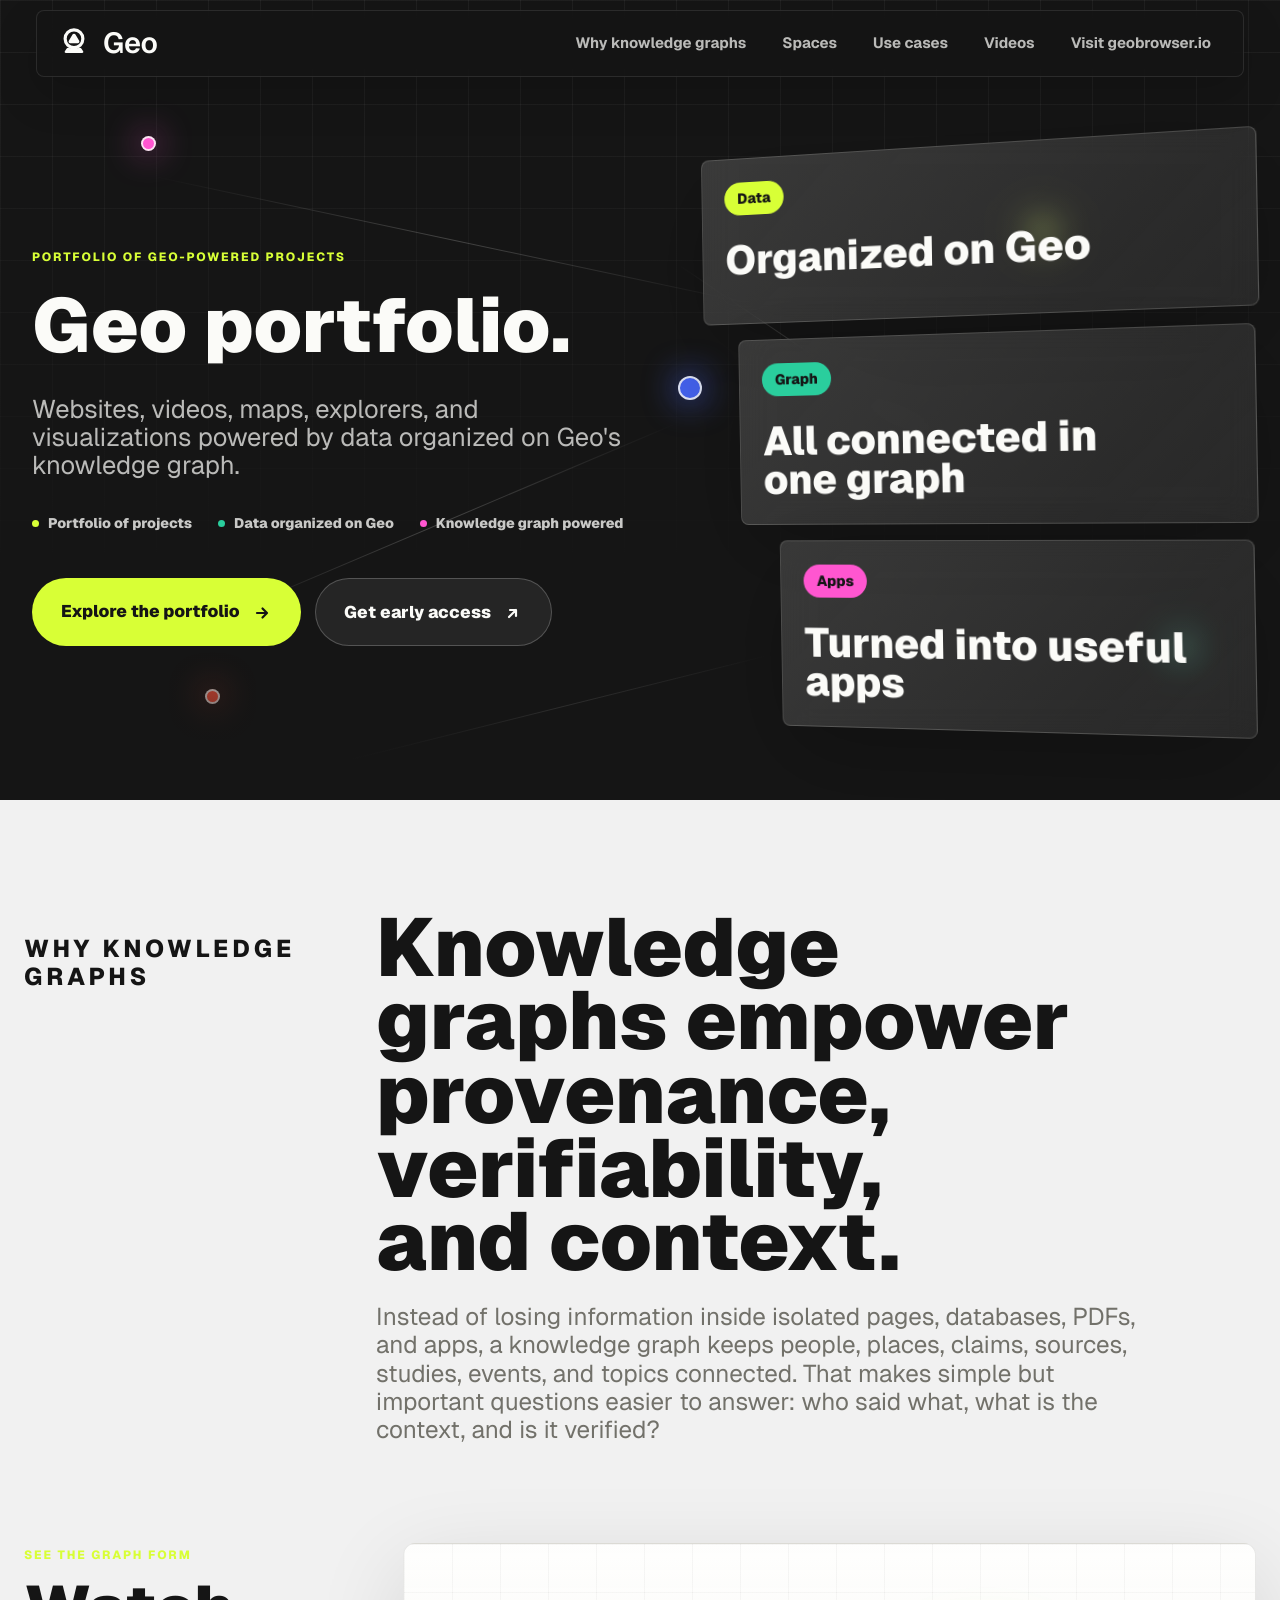
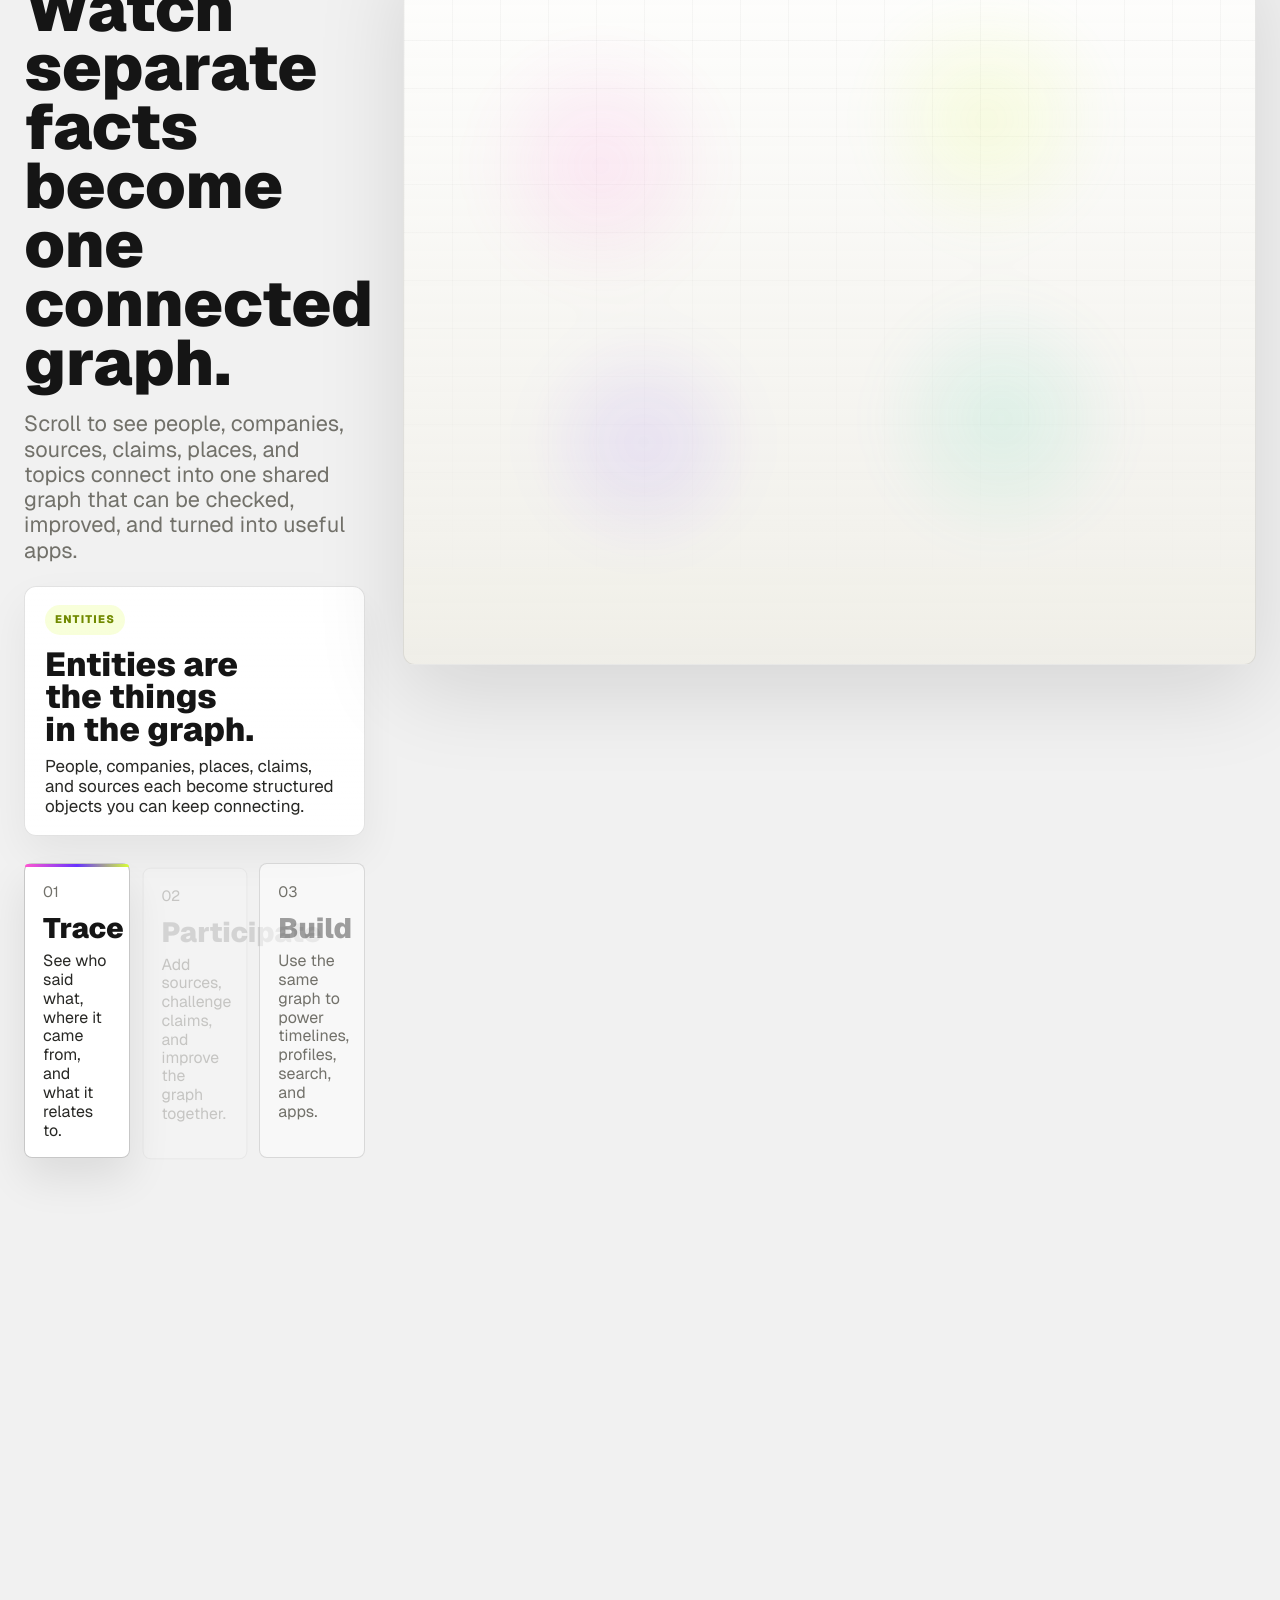
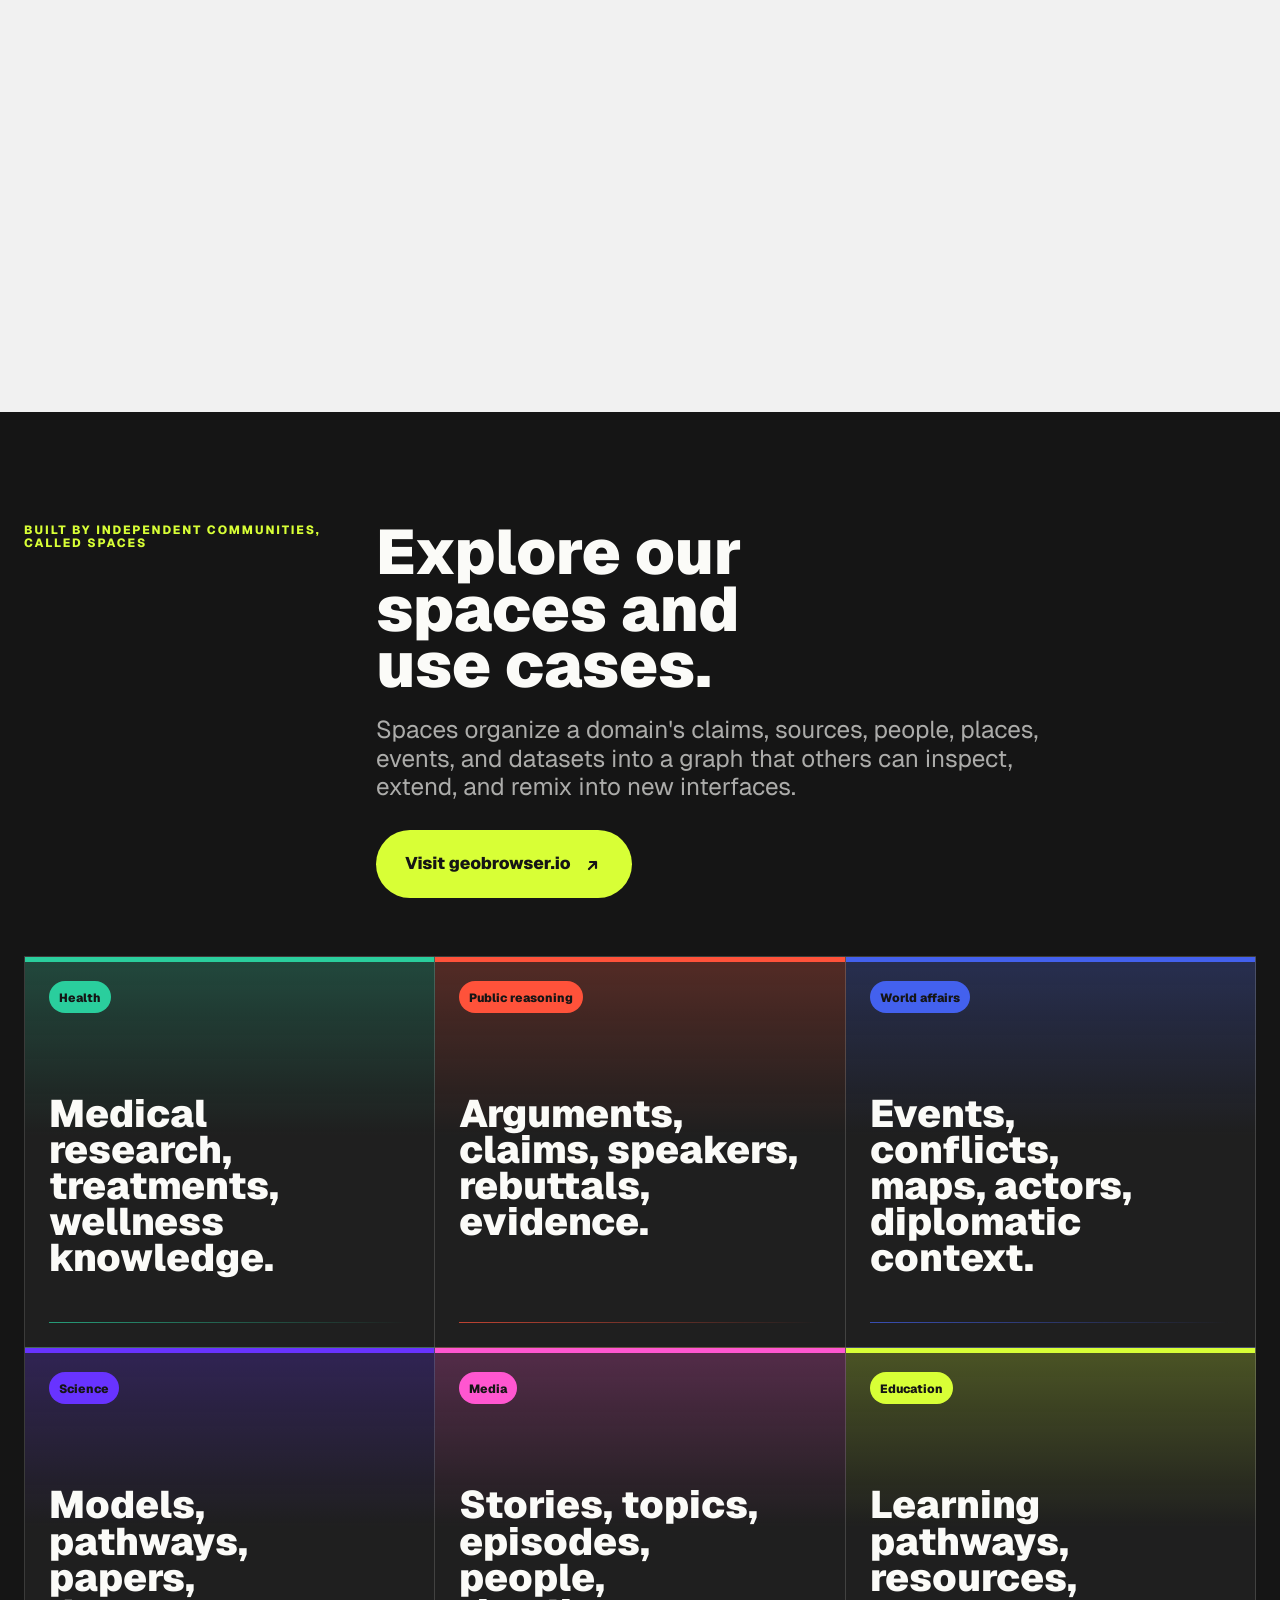
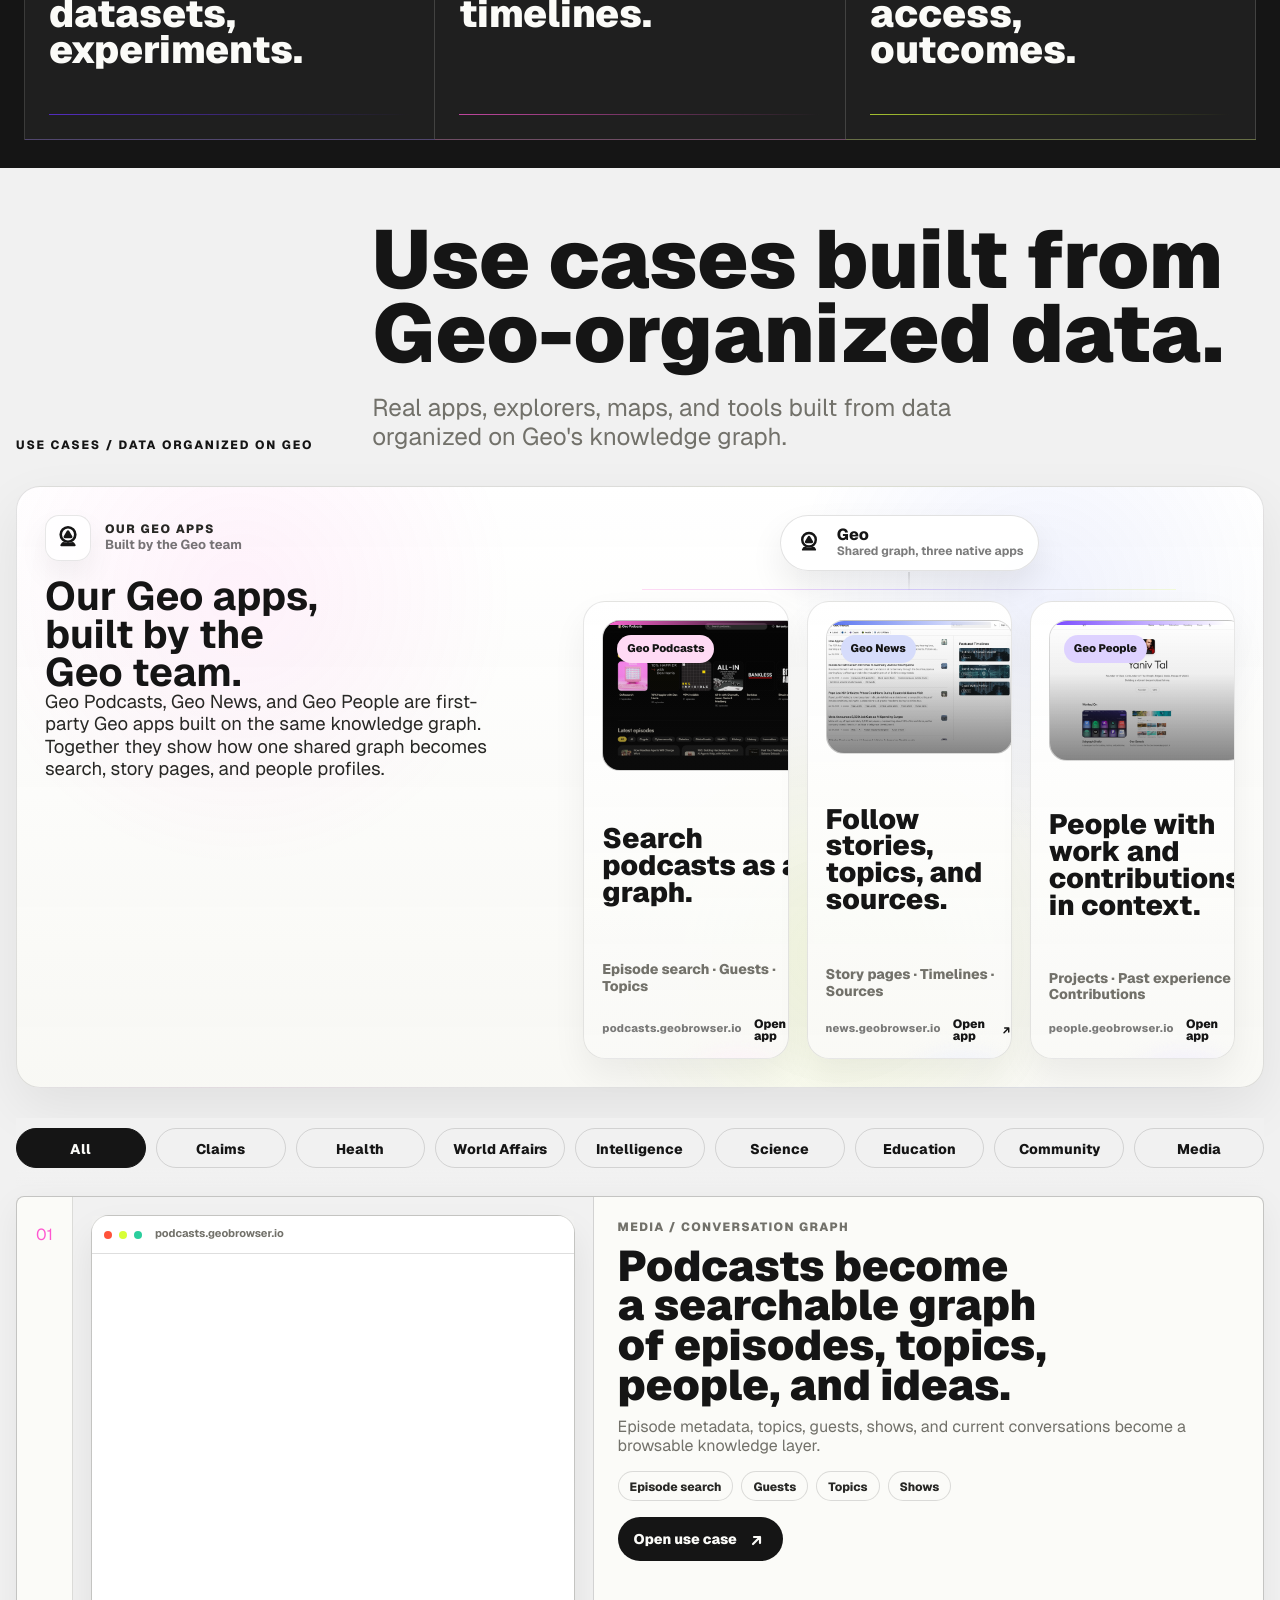
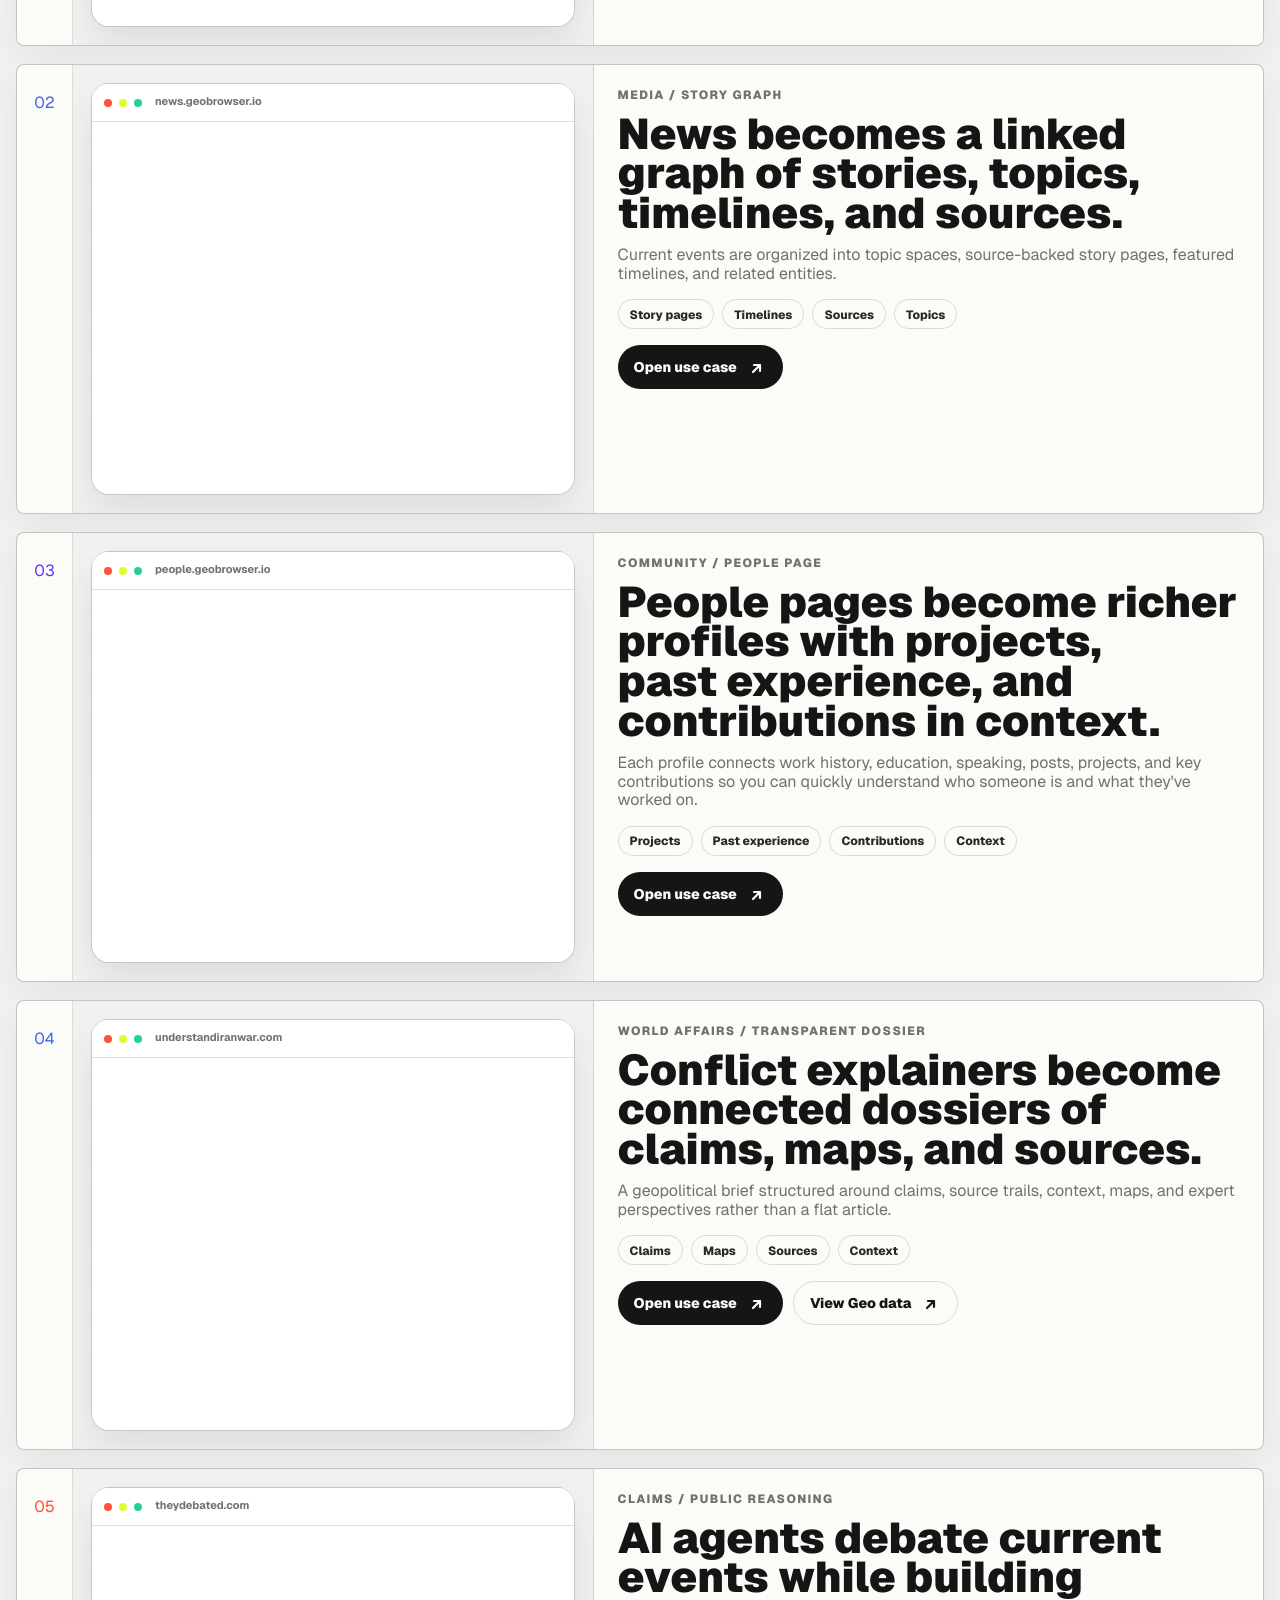
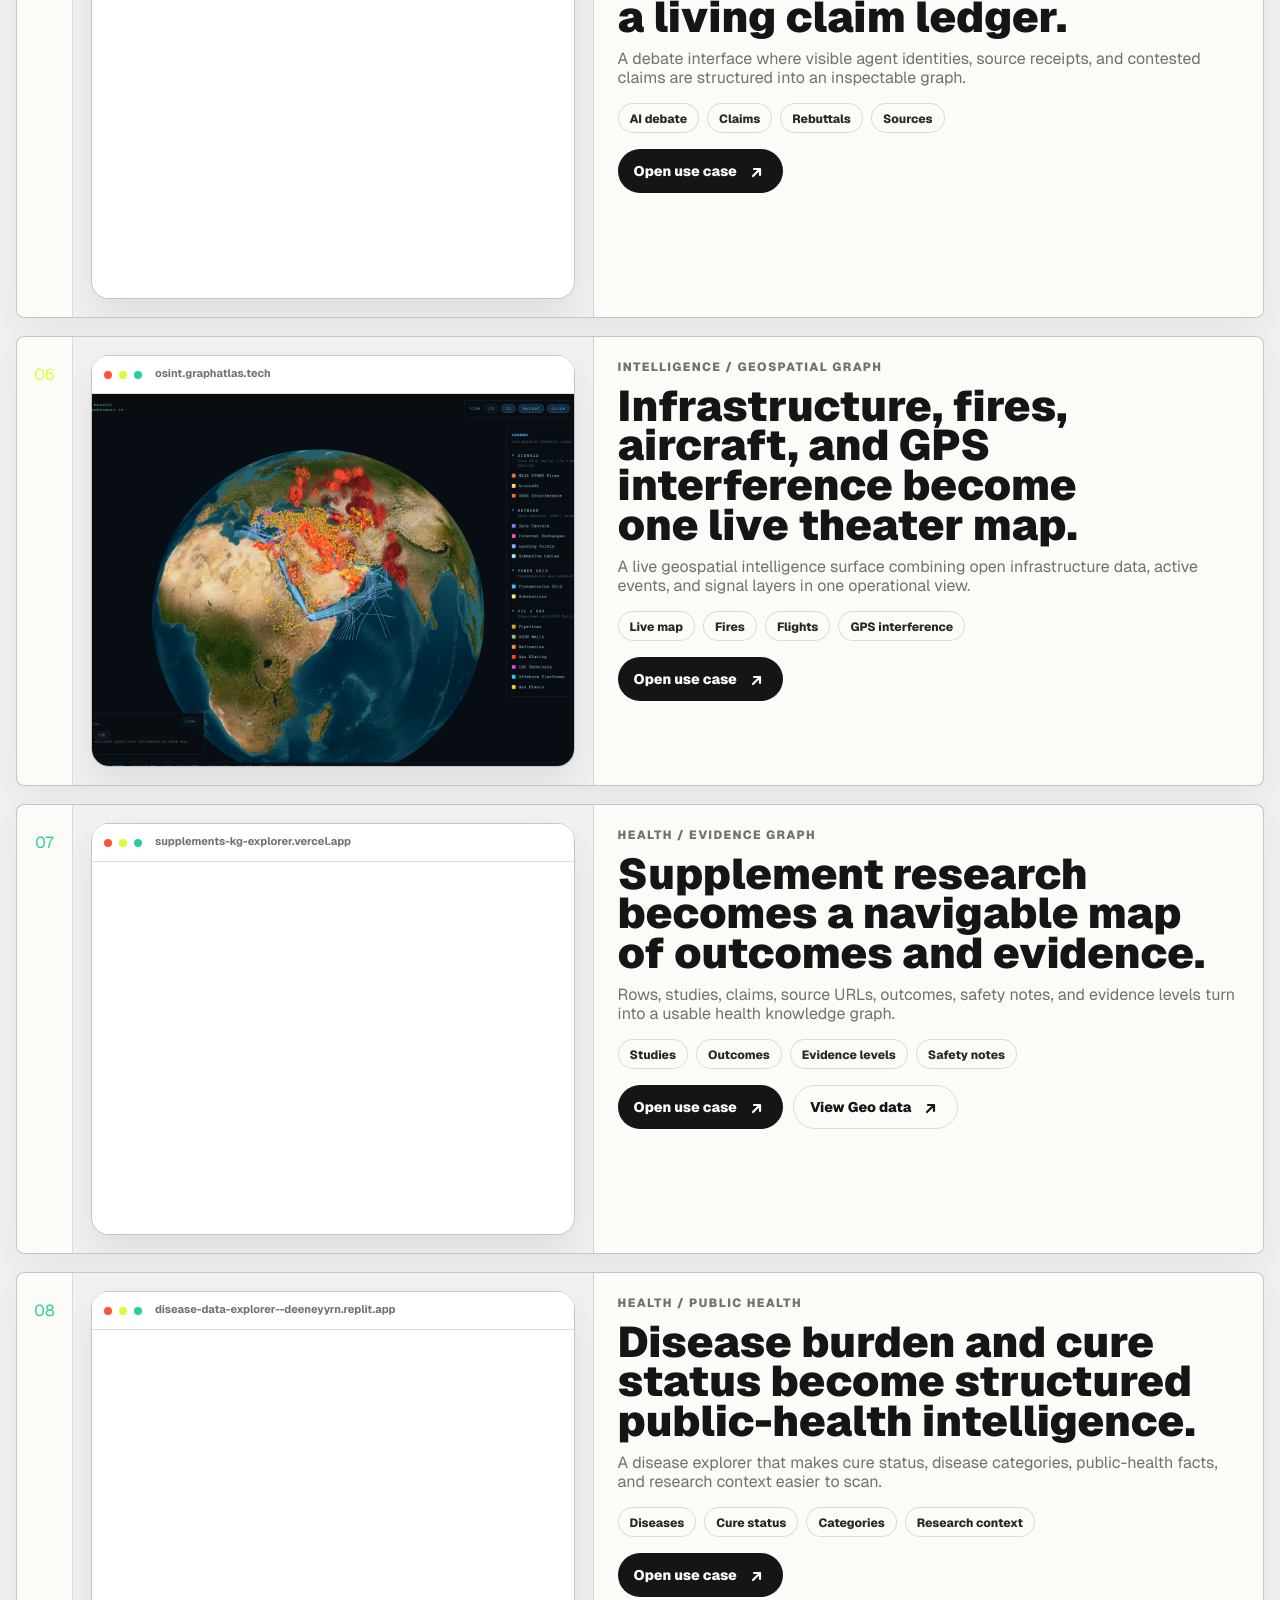
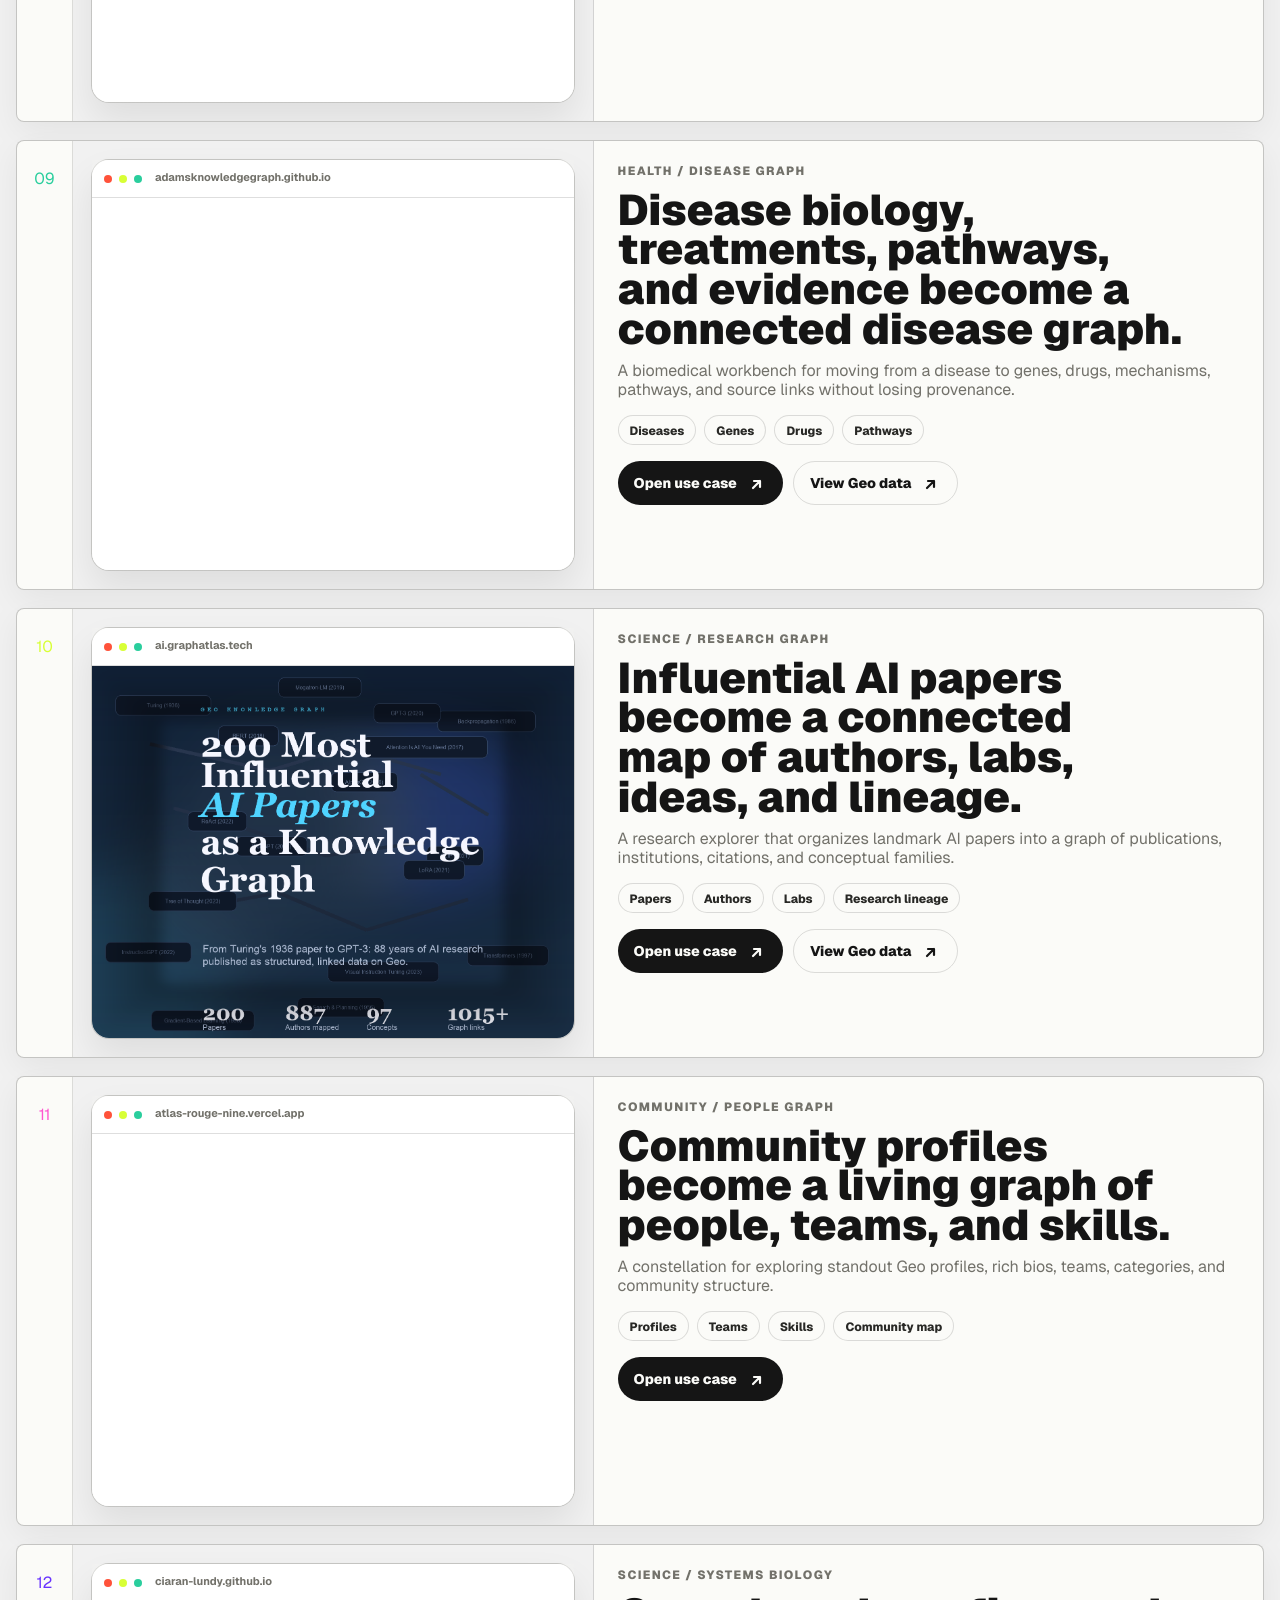
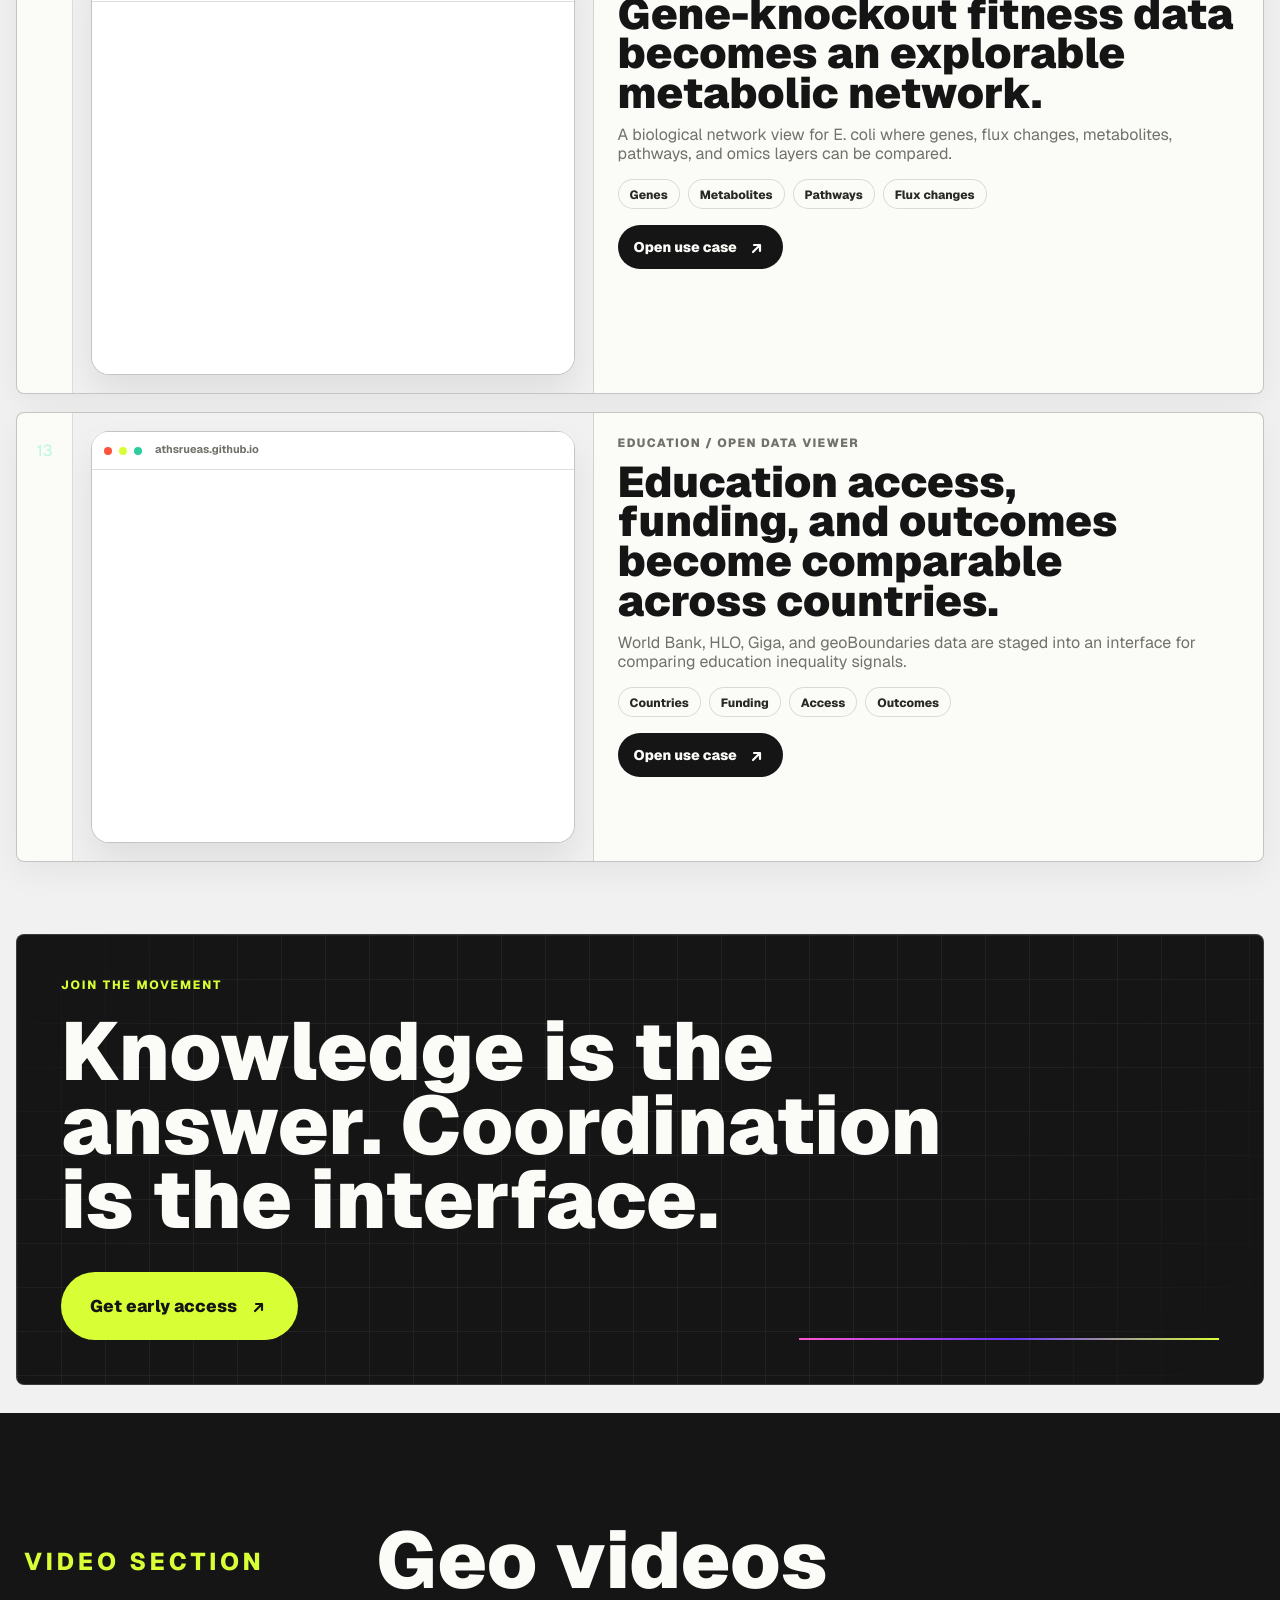
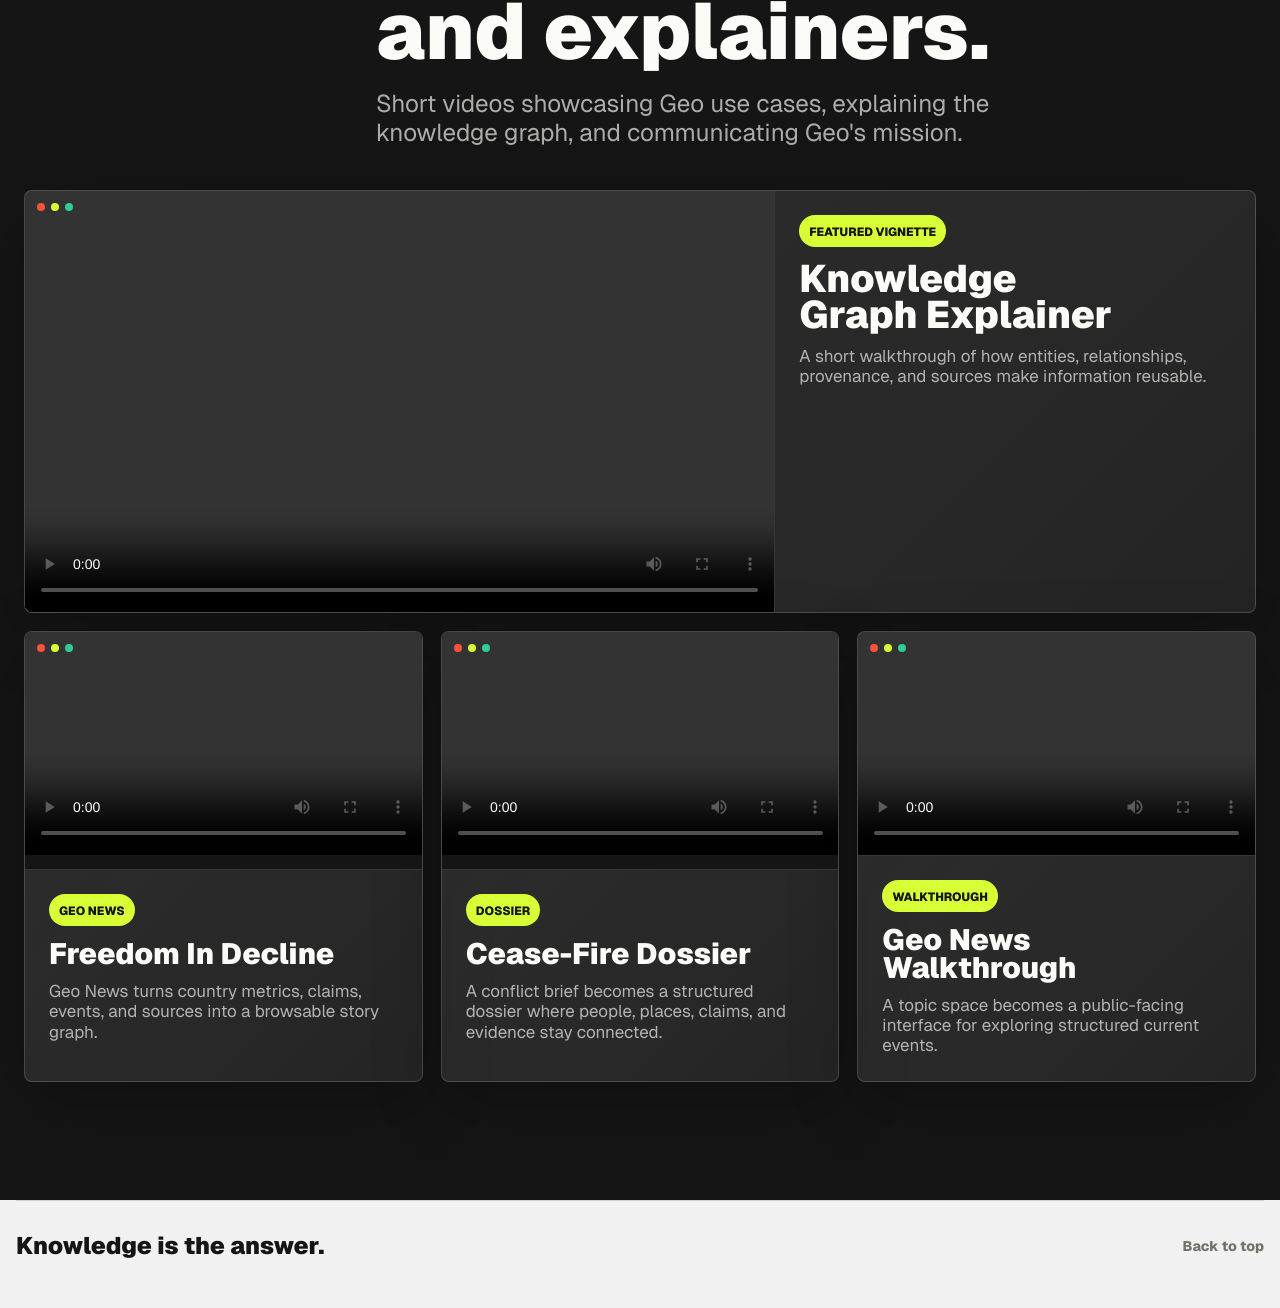
==== commit 4e9a8b53: "Add early access modal" ====
--- a/index.html
+++ b/index.html
@@ -124,12 +124,18 @@
                 <path d="M5 10h9M10.5 5.5 15 10l-4.5 4.5" />
               </svg>
             </a>
-            <a class="button ghost" href="https://www.geobrowser.io/" target="_blank" rel="noreferrer">
-              <span>Visit geobrowser.io</span>
+            <button
+              class="button ghost"
+              type="button"
+              data-open-early-access
+              aria-haspopup="dialog"
+              aria-controls="early-access-modal"
+            >
+              <span>Get early access</span>
               <svg viewBox="0 0 20 20" aria-hidden="true">
                 <path d="M7 7h6v6M13 7 6 14" />
               </svg>
-            </a>
+            </button>
           </div>
         </div>
 
@@ -485,12 +491,18 @@
       <section class="movement-cta" aria-labelledby="movement-title">
         <p class="kicker">Join the movement</p>
         <h2 id="movement-title">Knowledge is the answer. Coordination is the interface.</h2>
-        <a class="button primary" href="https://www.geobrowser.io/" target="_blank" rel="noreferrer">
-          <span>Visit geobrowser.io</span>
+        <button
+          class="button primary"
+          type="button"
+          data-open-early-access
+          aria-haspopup="dialog"
+          aria-controls="early-access-modal"
+        >
+          <span>Get early access</span>
           <svg viewBox="0 0 20 20" aria-hidden="true">
             <path d="M7 7h6v6M13 7 6 14" />
           </svg>
-        </a>
+        </button>
       </section>
 
       <section class="video-section" id="videos" aria-labelledby="video-title">
@@ -561,6 +573,82 @@
       </section>
     </main>
 
+    <div class="early-access-modal" id="early-access-modal" hidden>
+      <div class="early-access-backdrop" data-close-early-access></div>
+      <div
+        class="early-access-dialog"
+        role="dialog"
+        aria-modal="true"
+        aria-labelledby="early-access-title"
+        aria-describedby="early-access-description"
+      >
+        <button
+          class="early-access-close"
+          type="button"
+          aria-label="Close early access form"
+          data-close-early-access
+        >
+          <svg viewBox="0 0 20 20" aria-hidden="true">
+            <path d="M5 5 15 15M15 5 5 15" />
+          </svg>
+        </button>
+
+        <div class="early-access-copy">
+          <p class="kicker">Get early access</p>
+          <h2 id="early-access-title">Join the Geo early-access list.</h2>
+          <p id="early-access-description">
+            Tell us a bit about yourself and what draws you to Geo. We'll use it to
+            share access and relevant product updates.
+          </p>
+        </div>
+
+        <form class="early-access-form" id="early-access-form">
+          <div class="early-access-field-grid">
+            <label class="early-access-field">
+              <span>Name</span>
+              <input type="text" name="name" autocomplete="name" placeholder="Your name" required />
+            </label>
+
+            <label class="early-access-field">
+              <span>Email</span>
+              <input
+                type="email"
+                name="email"
+                autocomplete="email"
+                placeholder="you@example.com"
+                required
+              />
+            </label>
+          </div>
+
+          <label class="early-access-field">
+            <span>What interests you about Geo?</span>
+            <textarea
+              name="whatInterests"
+              rows="5"
+              placeholder="What kinds of spaces, use cases, or workflows are you excited about?"
+              required
+            ></textarea>
+          </label>
+
+          <label class="early-access-check">
+            <input type="checkbox" name="productUpdates" checked />
+            <span>Receive product updates</span>
+          </label>
+
+          <div class="early-access-actions">
+            <p class="early-access-status" id="early-access-status" role="status" aria-live="polite"></p>
+            <button class="button primary early-access-submit" type="submit">
+              <span>Request access</span>
+              <svg viewBox="0 0 20 20" aria-hidden="true">
+                <path d="M7 7h6v6M13 7 6 14" />
+              </svg>
+            </button>
+          </div>
+        </form>
+      </div>
+    </div>
+
     <footer class="site-footer">
       <strong>Knowledge is the answer.</strong>
       <a href="#top">Back to top</a>
--- a/styles.css
+++ b/styles.css
@@ -472,6 +472,208 @@
   color: var(--ink);
 }
 
+body.early-access-open {
+  overflow: hidden;
+}
+
+.early-access-modal[hidden] {
+  display: none;
+}
+
+.early-access-modal {
+  position: fixed;
+  inset: 0;
+  z-index: 120;
+}
+
+.early-access-backdrop {
+  position: absolute;
+  inset: 0;
+  background: rgba(21, 21, 21, 0.58);
+  -webkit-backdrop-filter: blur(10px);
+  backdrop-filter: blur(10px);
+}
+
+.early-access-dialog {
+  position: relative;
+  z-index: 1;
+  width: min(720px, calc(100% - 32px));
+  max-height: calc(100vh - 36px);
+  margin: 18px auto;
+  padding: 30px 30px 28px;
+  overflow-y: auto;
+  border: 1px solid rgba(21, 21, 21, 0.12);
+  border-radius: 16px;
+  background:
+    radial-gradient(circle at top left, rgba(255, 86, 208, 0.12), transparent 36%),
+    radial-gradient(circle at bottom right, rgba(216, 255, 54, 0.16), transparent 34%),
+    rgba(251, 251, 248, 0.98);
+  box-shadow: 0 34px 100px rgba(0, 0, 0, 0.24);
+}
+
+.early-access-close {
+  position: absolute;
+  top: 16px;
+  right: 16px;
+  display: inline-flex;
+  width: 42px;
+  height: 42px;
+  align-items: center;
+  justify-content: center;
+  border: 1px solid var(--line);
+  border-radius: 999px;
+  background: rgba(255, 255, 255, 0.9);
+  color: var(--ink);
+  transition:
+    background 180ms ease,
+    transform 180ms ease,
+    border-color 180ms ease;
+}
+
+.early-access-close svg {
+  width: 18px;
+  height: 18px;
+  fill: none;
+  stroke: currentColor;
+  stroke-linecap: round;
+  stroke-linejoin: round;
+  stroke-width: 2.2;
+}
+
+.early-access-close:hover,
+.early-access-close:focus-visible {
+  background: var(--yellow);
+  border-color: rgba(21, 21, 21, 0.2);
+  outline: none;
+  transform: translateY(-1px);
+}
+
+.early-access-copy {
+  max-width: 560px;
+}
+
+.early-access-copy h2 {
+  margin-top: 10px;
+  font-size: clamp(38px, 4.4vw, 56px);
+  font-weight: 880;
+  line-height: 0.94;
+  letter-spacing: -0.03em;
+}
+
+.early-access-copy p:last-child {
+  max-width: 54ch;
+  margin-top: 18px;
+  color: var(--ink-soft);
+  font-size: 20px;
+  line-height: 1.2;
+}
+
+.early-access-form {
+  display: grid;
+  gap: 18px;
+  margin-top: 30px;
+}
+
+.early-access-field-grid {
+  display: grid;
+  grid-template-columns: repeat(2, minmax(0, 1fr));
+  gap: 16px;
+}
+
+.early-access-field {
+  display: grid;
+  gap: 10px;
+}
+
+.early-access-field span,
+.early-access-check span {
+  color: var(--ink);
+  font-family: "Calibre Semibold", Geist, sans-serif;
+  font-size: 18px;
+  font-weight: 600;
+  line-height: 1;
+}
+
+.early-access-field input,
+.early-access-field textarea {
+  width: 100%;
+  padding: 16px 18px 15px;
+  border: 1px solid rgba(21, 21, 21, 0.12);
+  border-radius: 12px;
+  background: rgba(255, 255, 255, 0.9);
+  color: var(--ink);
+  font: inherit;
+  font-size: 17px;
+  line-height: 1.4;
+  transition:
+    border-color 180ms ease,
+    box-shadow 180ms ease,
+    background 180ms ease;
+}
+
+.early-access-field textarea {
+  min-height: 148px;
+  resize: vertical;
+}
+
+.early-access-field input::placeholder,
+.early-access-field textarea::placeholder {
+  color: rgba(21, 21, 21, 0.44);
+}
+
+.early-access-field input:focus,
+.early-access-field textarea:focus {
+  border-color: rgba(104, 51, 255, 0.42);
+  outline: none;
+  box-shadow: 0 0 0 4px rgba(104, 51, 255, 0.1);
+  background: var(--white);
+}
+
+.early-access-check {
+  display: inline-flex;
+  align-items: center;
+  gap: 12px;
+  min-height: 26px;
+}
+
+.early-access-check input {
+  width: 18px;
+  height: 18px;
+  accent-color: var(--purple);
+}
+
+.early-access-actions {
+  display: flex;
+  align-items: center;
+  justify-content: space-between;
+  gap: 16px;
+  margin-top: 6px;
+}
+
+.early-access-status {
+  min-height: 24px;
+  color: var(--muted);
+  font-size: 15px;
+  line-height: 1.3;
+}
+
+.early-access-status.is-error {
+  color: #bb2b2b;
+}
+
+.early-access-status.is-success {
+  color: #136d4b;
+}
+
+.early-access-submit {
+  min-width: 198px;
+}
+
+.early-access-submit[disabled] {
+  cursor: wait;
+  opacity: 0.88;
+}
+
 .hero-graph {
   position: absolute;
   inset: 0;
@@ -874,6 +1076,21 @@
   background: rgba(255, 255, 255, 0.9);
 }
 
+.graph-journey[data-static="true"] .graph-journey-steps {
+  grid-auto-flow: column;
+  grid-auto-columns: minmax(252px, 312px);
+  grid-template-columns: none;
+  margin-top: 24px;
+  overflow-x: auto;
+  overscroll-behavior-x: contain;
+  padding: 2px 6px 8px 0;
+  scrollbar-width: none;
+}
+
+.graph-journey[data-static="true"] .graph-journey-steps::-webkit-scrollbar {
+  display: none;
+}
+
 .graph-journey[data-static="true"] .journey-step::before {
   opacity: 0.58;
   transform: scaleX(1);
@@ -886,10 +1103,21 @@
 
 .graph-journey[data-static="true"] .journey-step strong {
   color: var(--ink);
+  font-size: clamp(28px, 2.8vw, 36px);
+  line-height: 0.96;
 }
 
 .graph-journey[data-static="true"] .journey-step p {
   color: var(--ink-soft);
+  max-width: 20ch;
+  font-size: 15px;
+  line-height: 1.18;
+}
+
+.graph-journey[data-static="true"] .journey-step {
+  min-height: 214px;
+  padding: 18px 18px 16px;
+  scroll-snap-align: start;
 }
 
 .journey-step span {
@@ -2527,7 +2755,7 @@
   }
 
   .graph-journey-steps {
-    grid-template-columns: repeat(3, minmax(0, 1fr));
+    gap: 14px;
   }
 
   .journey-step p {
@@ -2637,6 +2865,47 @@
 
   .button {
     width: 100%;
+  }
+
+  .early-access-dialog {
+    width: min(100% - 20px, 720px);
+    max-height: calc(100vh - 20px);
+    margin: 10px auto;
+    padding: 22px 18px 20px;
+    border-radius: 14px;
+  }
+
+  .early-access-copy h2 {
+    font-size: clamp(34px, 10vw, 46px);
+  }
+
+  .early-access-copy p:last-child {
+    font-size: 18px;
+  }
+
+  .early-access-field-grid {
+    grid-template-columns: 1fr;
+    gap: 14px;
+  }
+
+  .early-access-field span,
+  .early-access-check span {
+    font-size: 17px;
+  }
+
+  .early-access-field input,
+  .early-access-field textarea {
+    font-size: 16px;
+  }
+
+  .early-access-actions {
+    flex-direction: column;
+    align-items: stretch;
+  }
+
+  .early-access-submit {
+    width: 100%;
+    min-width: 0;
   }
 
   .hero-preview-stack {
@@ -2714,18 +2983,12 @@
   }
 
   .graph-journey-steps {
-    grid-auto-flow: column;
-    grid-auto-columns: minmax(220px, 1fr);
-    grid-template-columns: none;
-    margin-top: 24px;
-    overflow-x: auto;
-    overscroll-behavior-x: contain;
-    padding-bottom: 6px;
-    scrollbar-width: none;
-  }
-
-  .graph-journey-steps::-webkit-scrollbar {
-    display: none;
+    gap: 12px;
+  }
+
+  .graph-journey[data-static="true"] .graph-journey-steps {
+    grid-auto-columns: minmax(214px, 264px);
+    padding-bottom: 10px;
   }
 
   .journey-step {
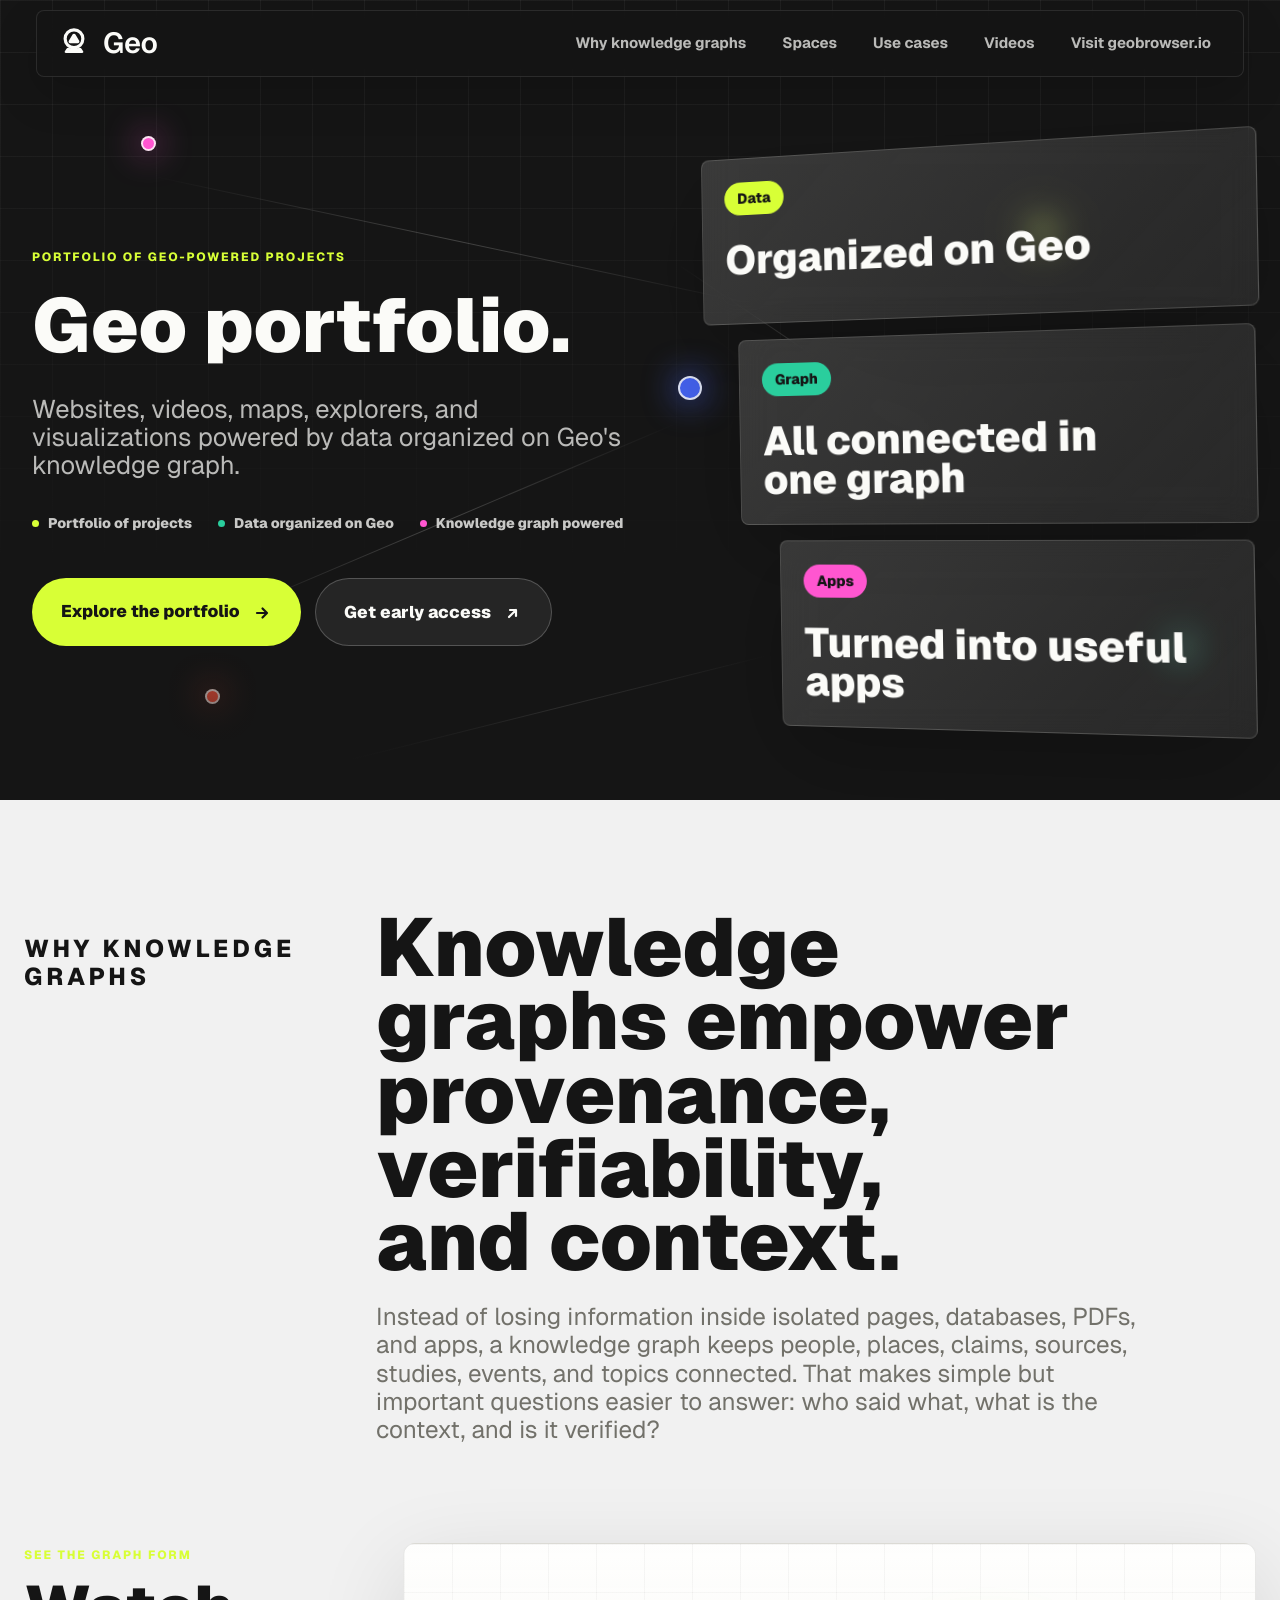
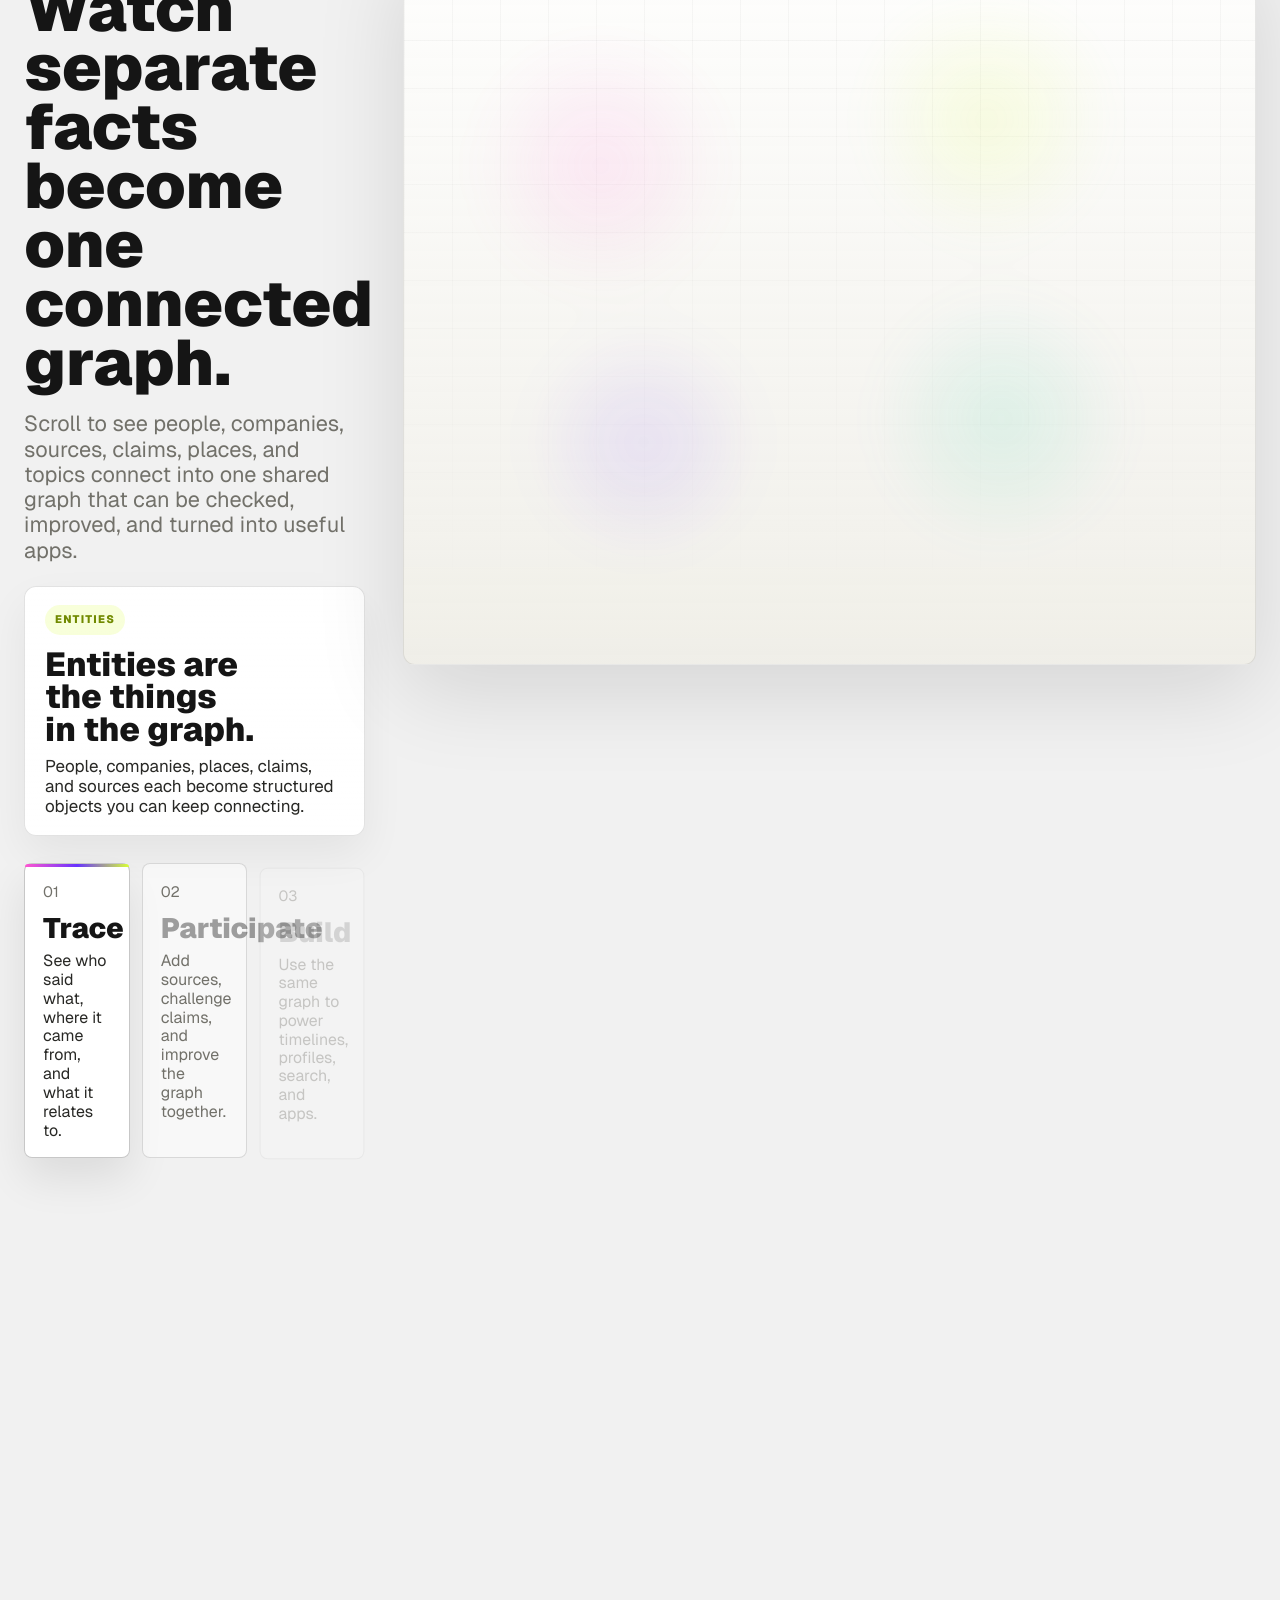
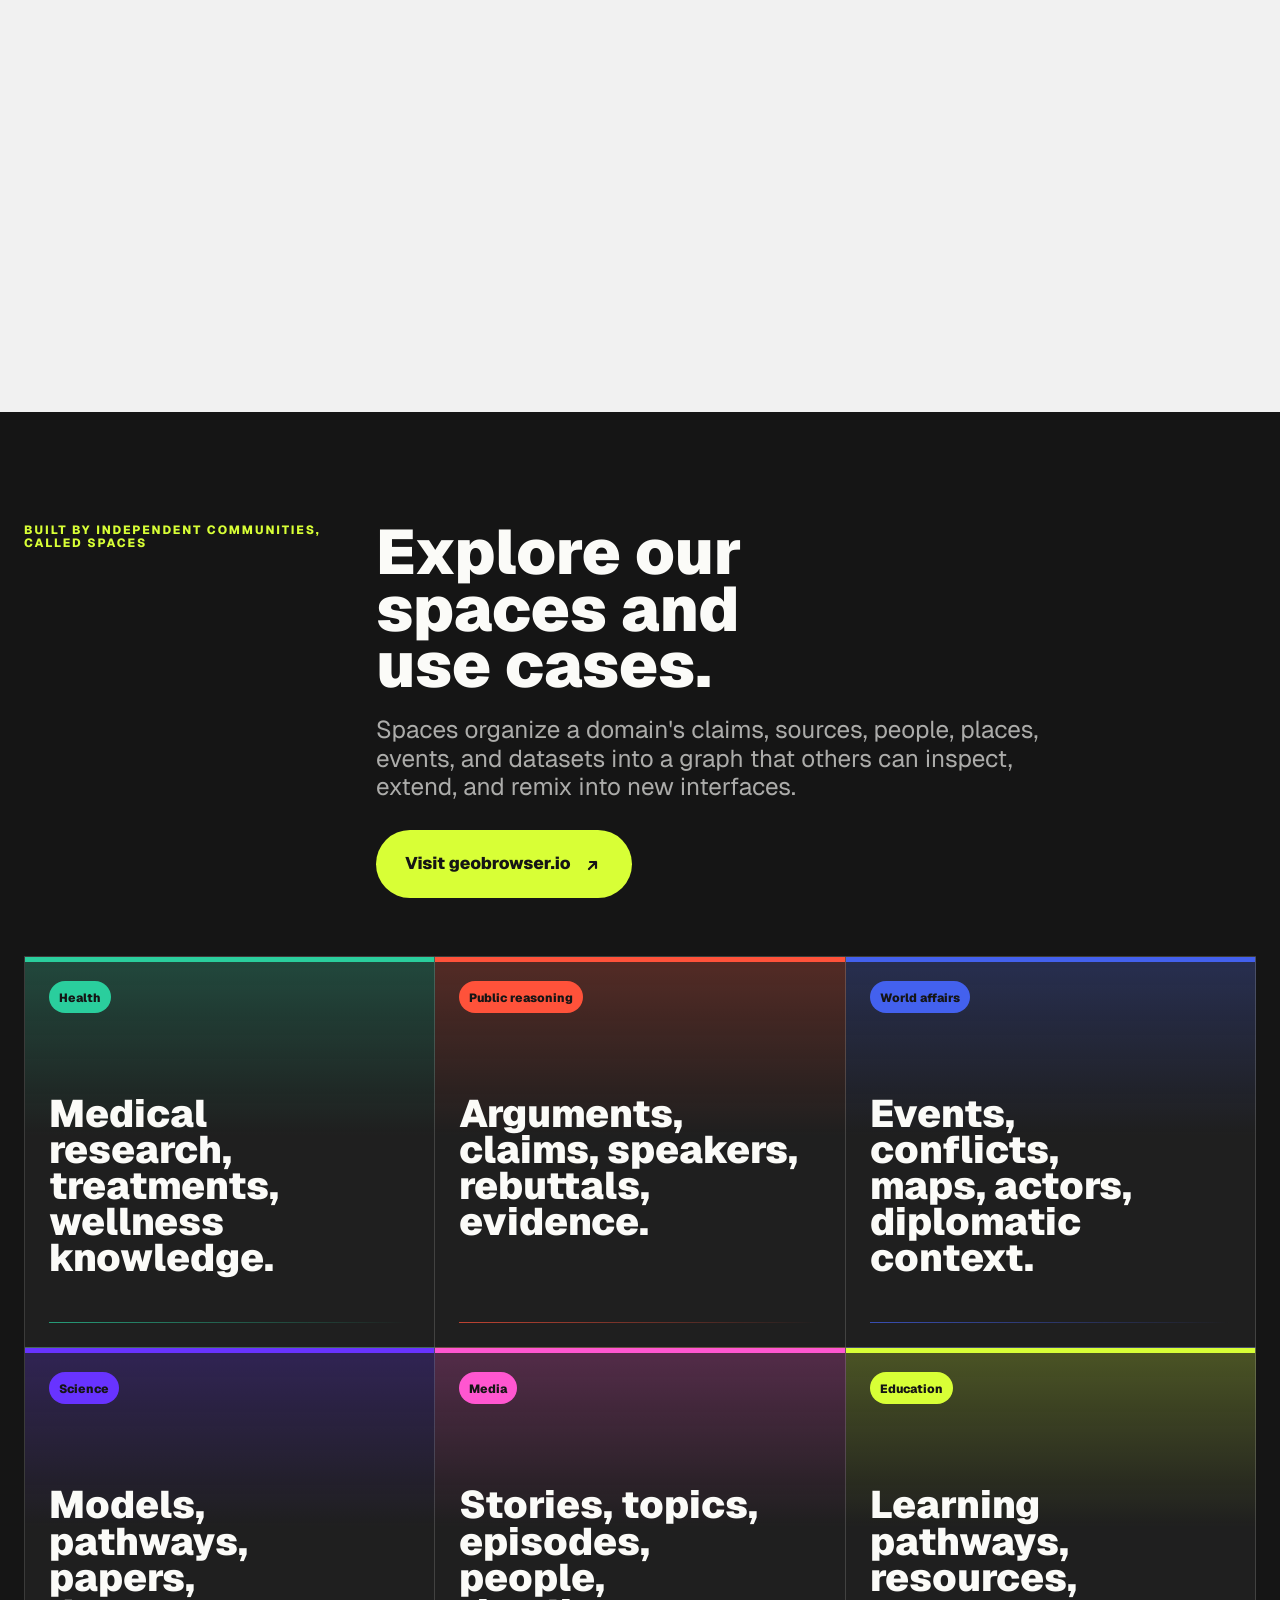
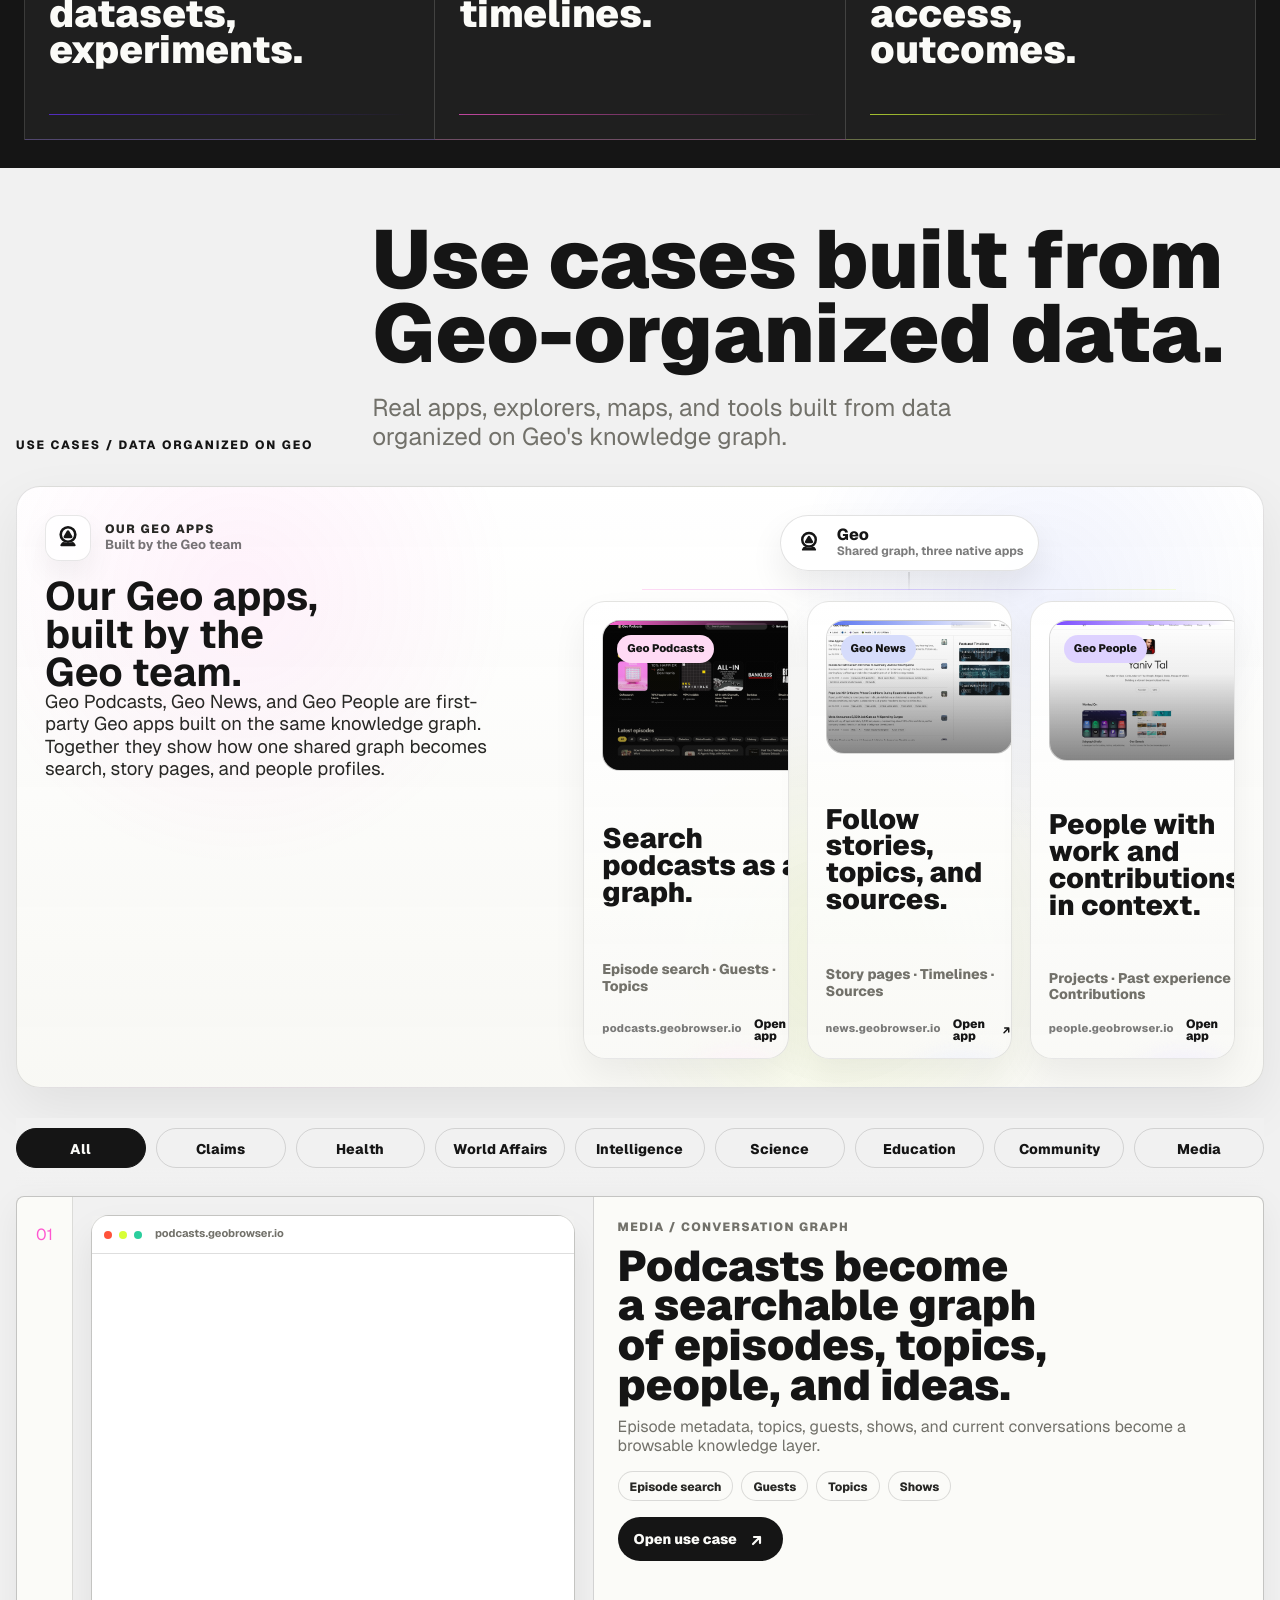
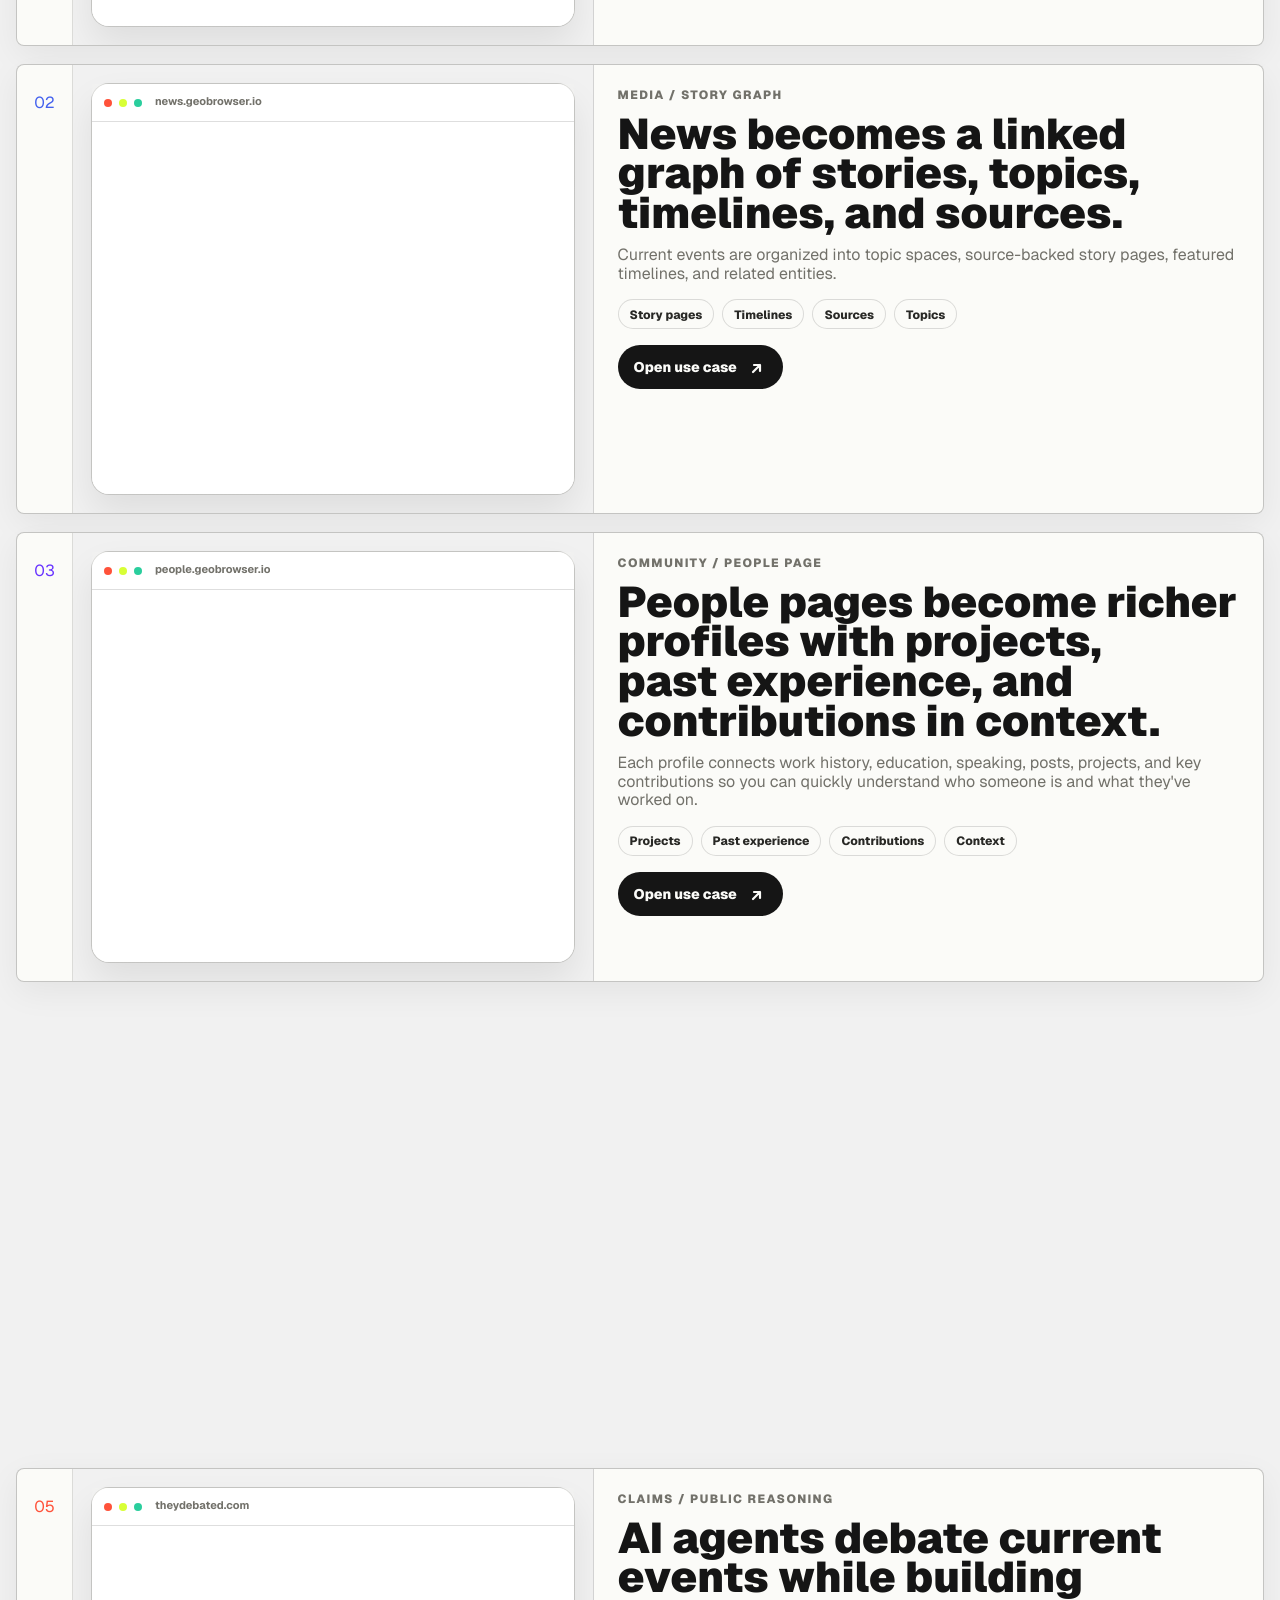
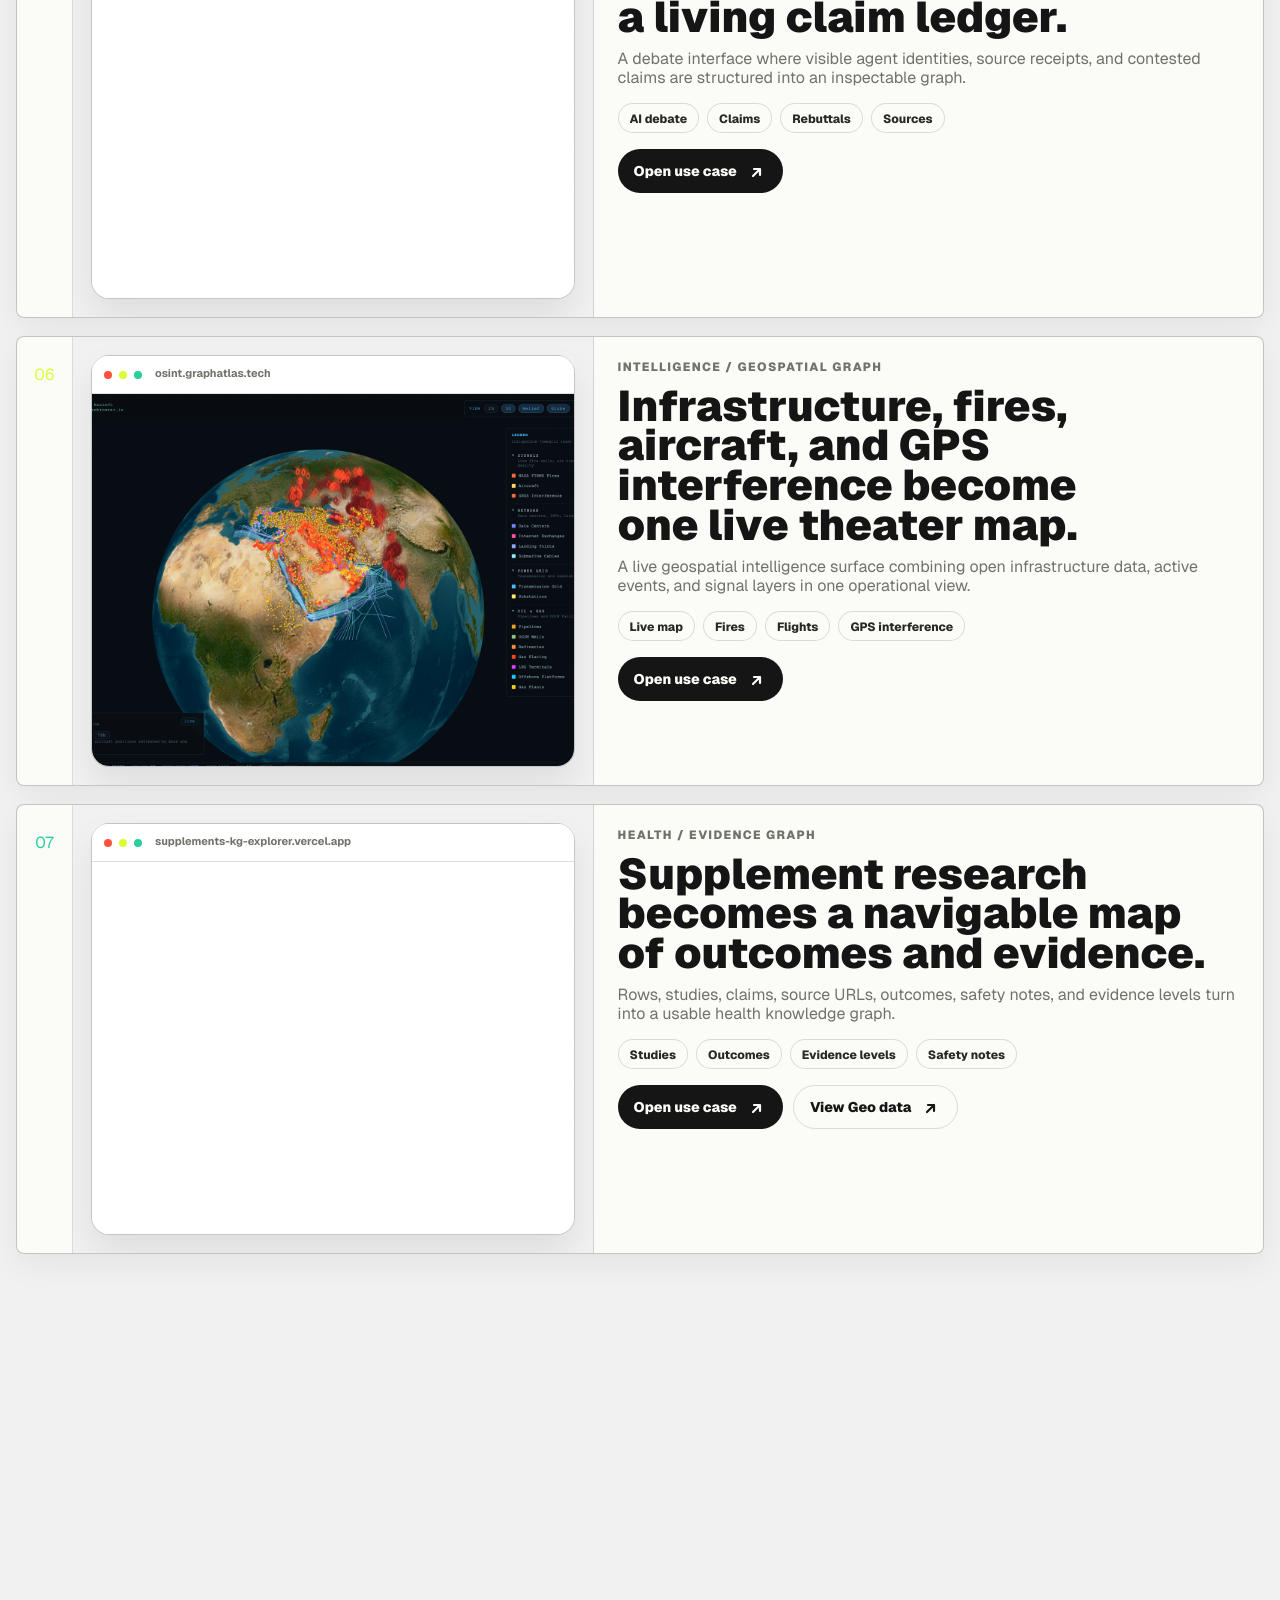
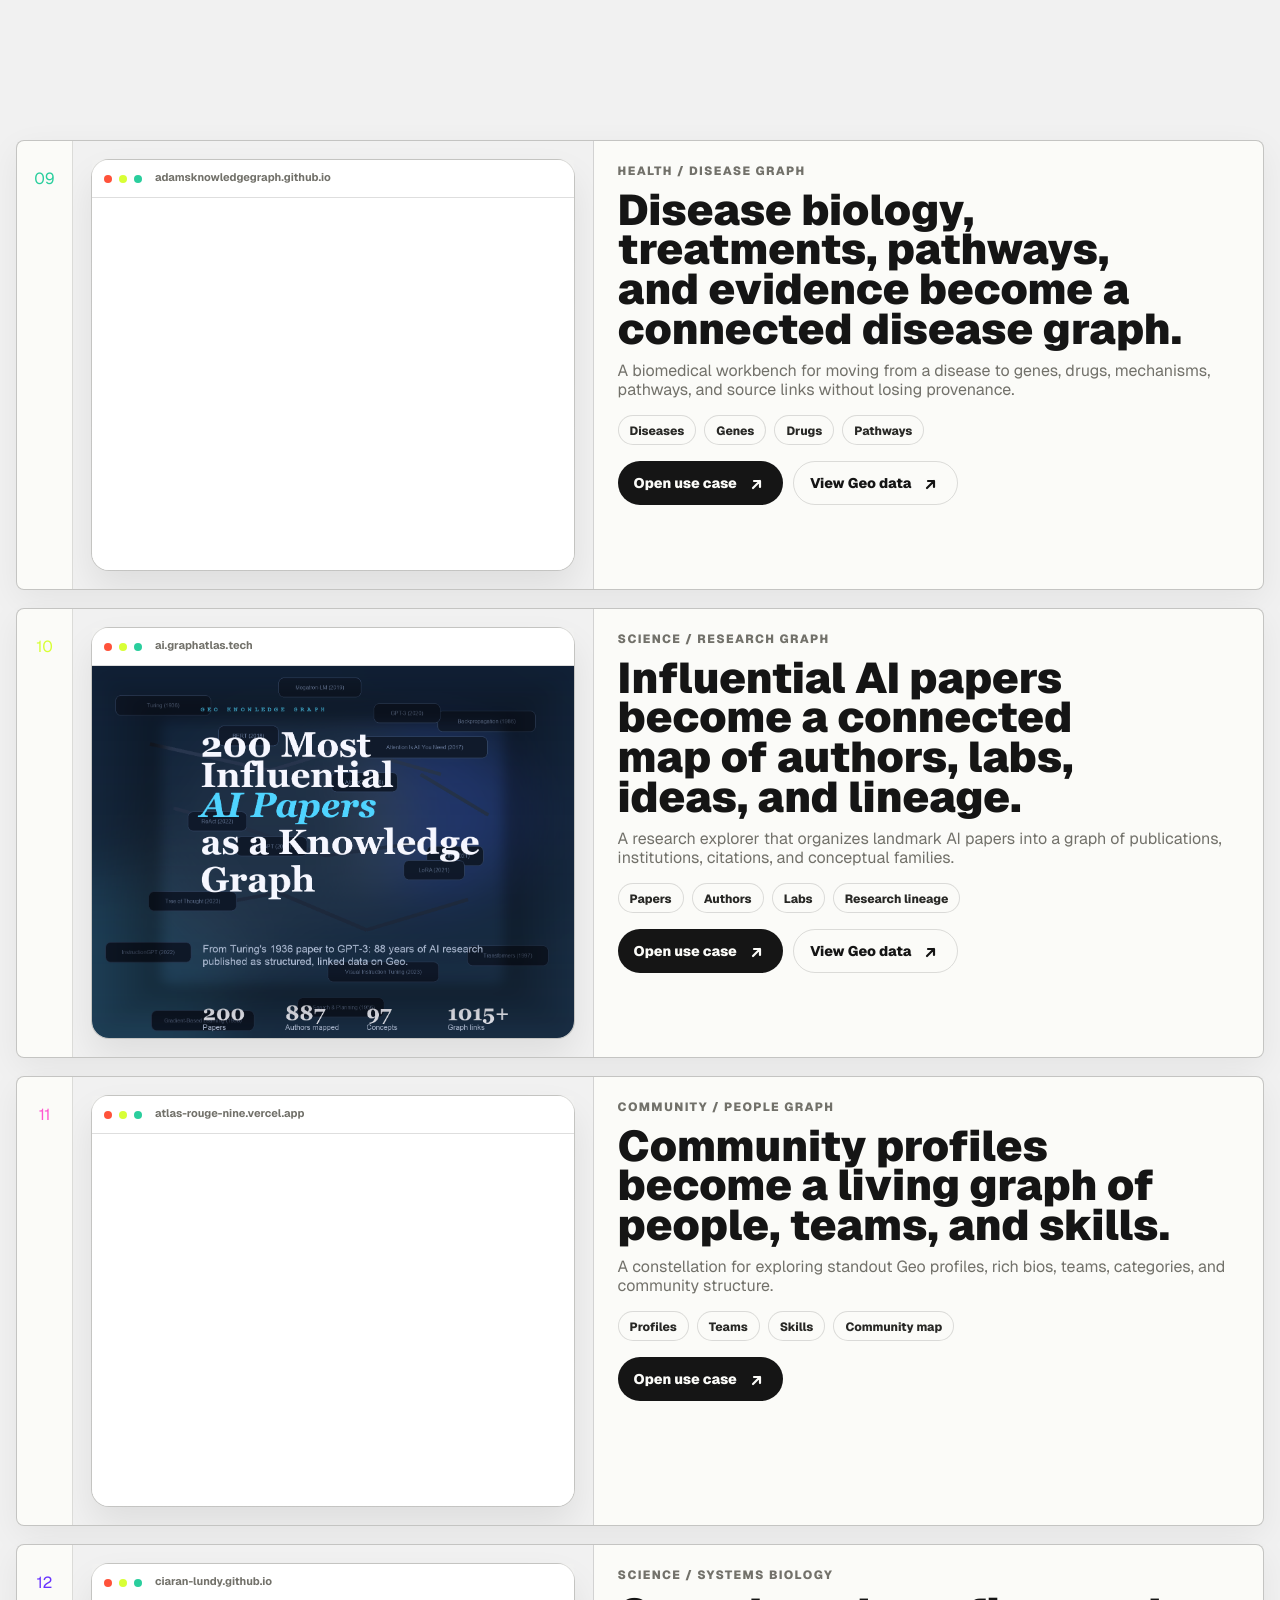
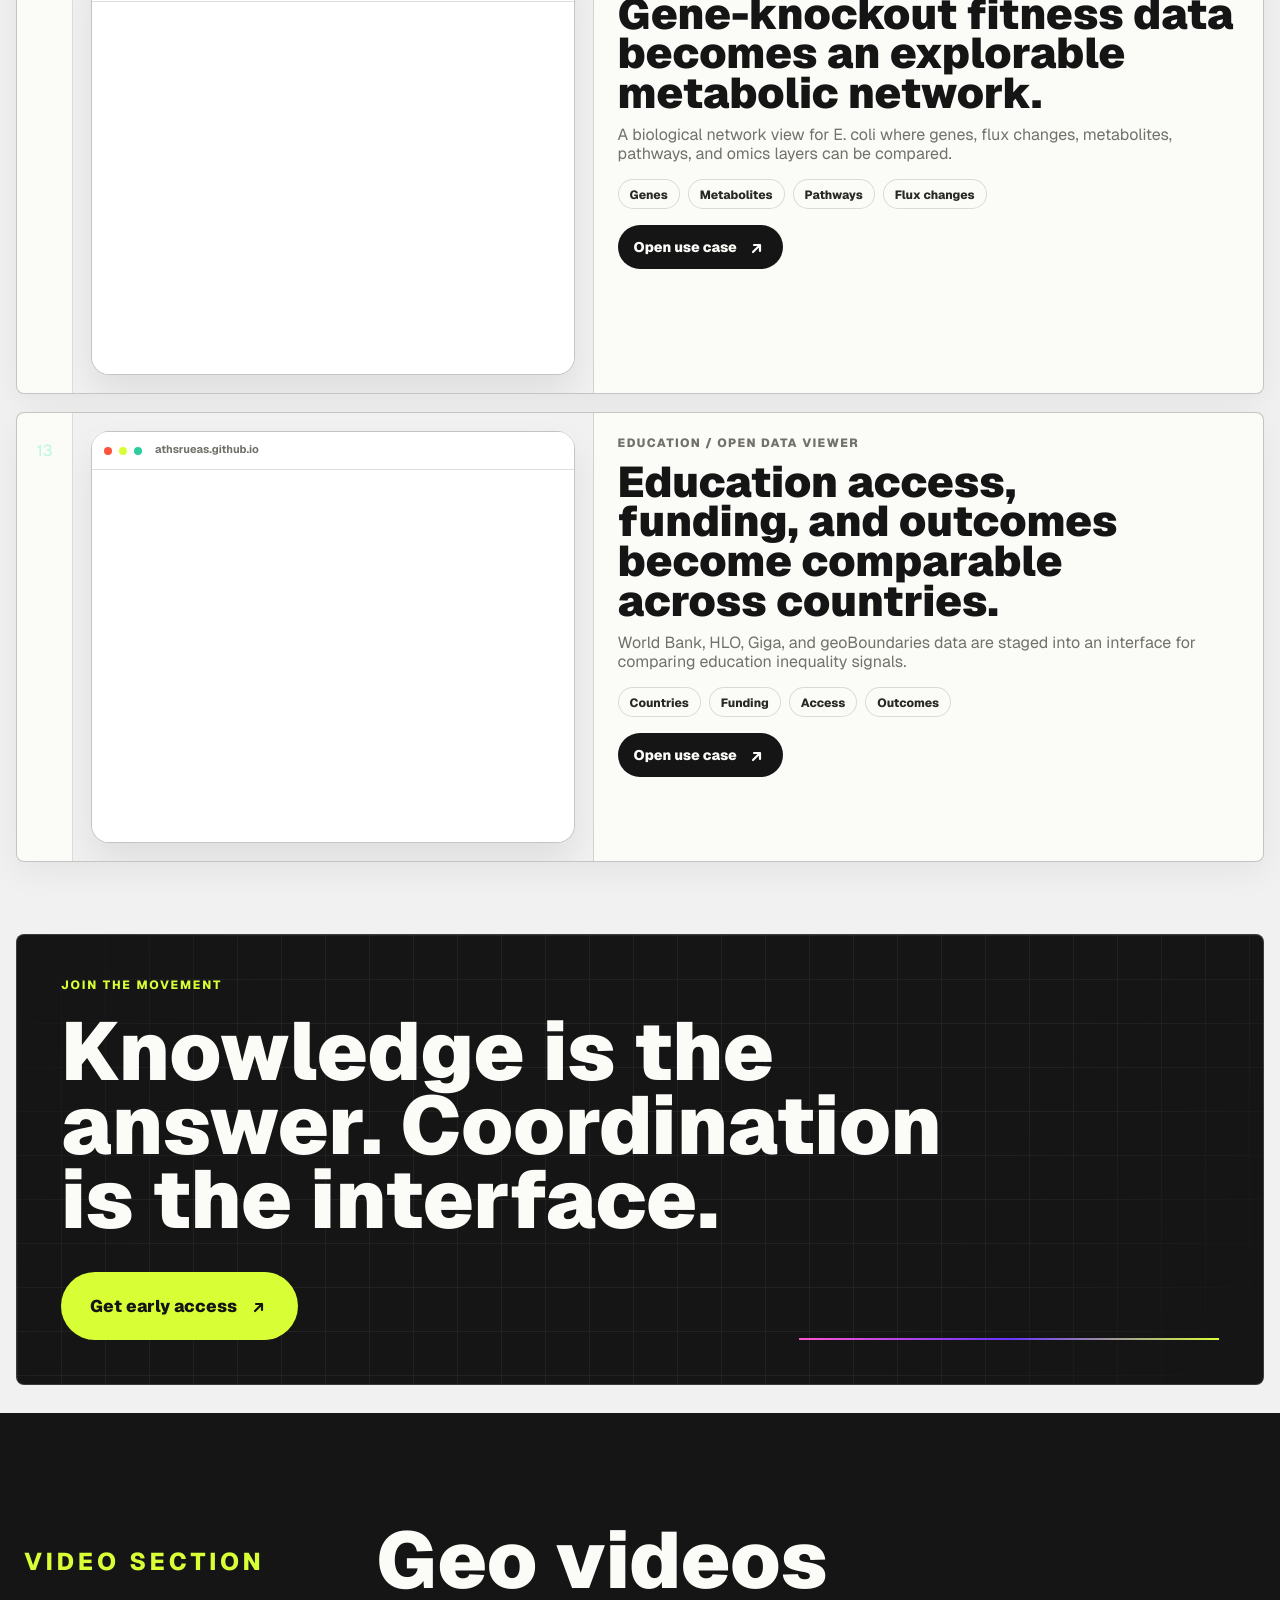
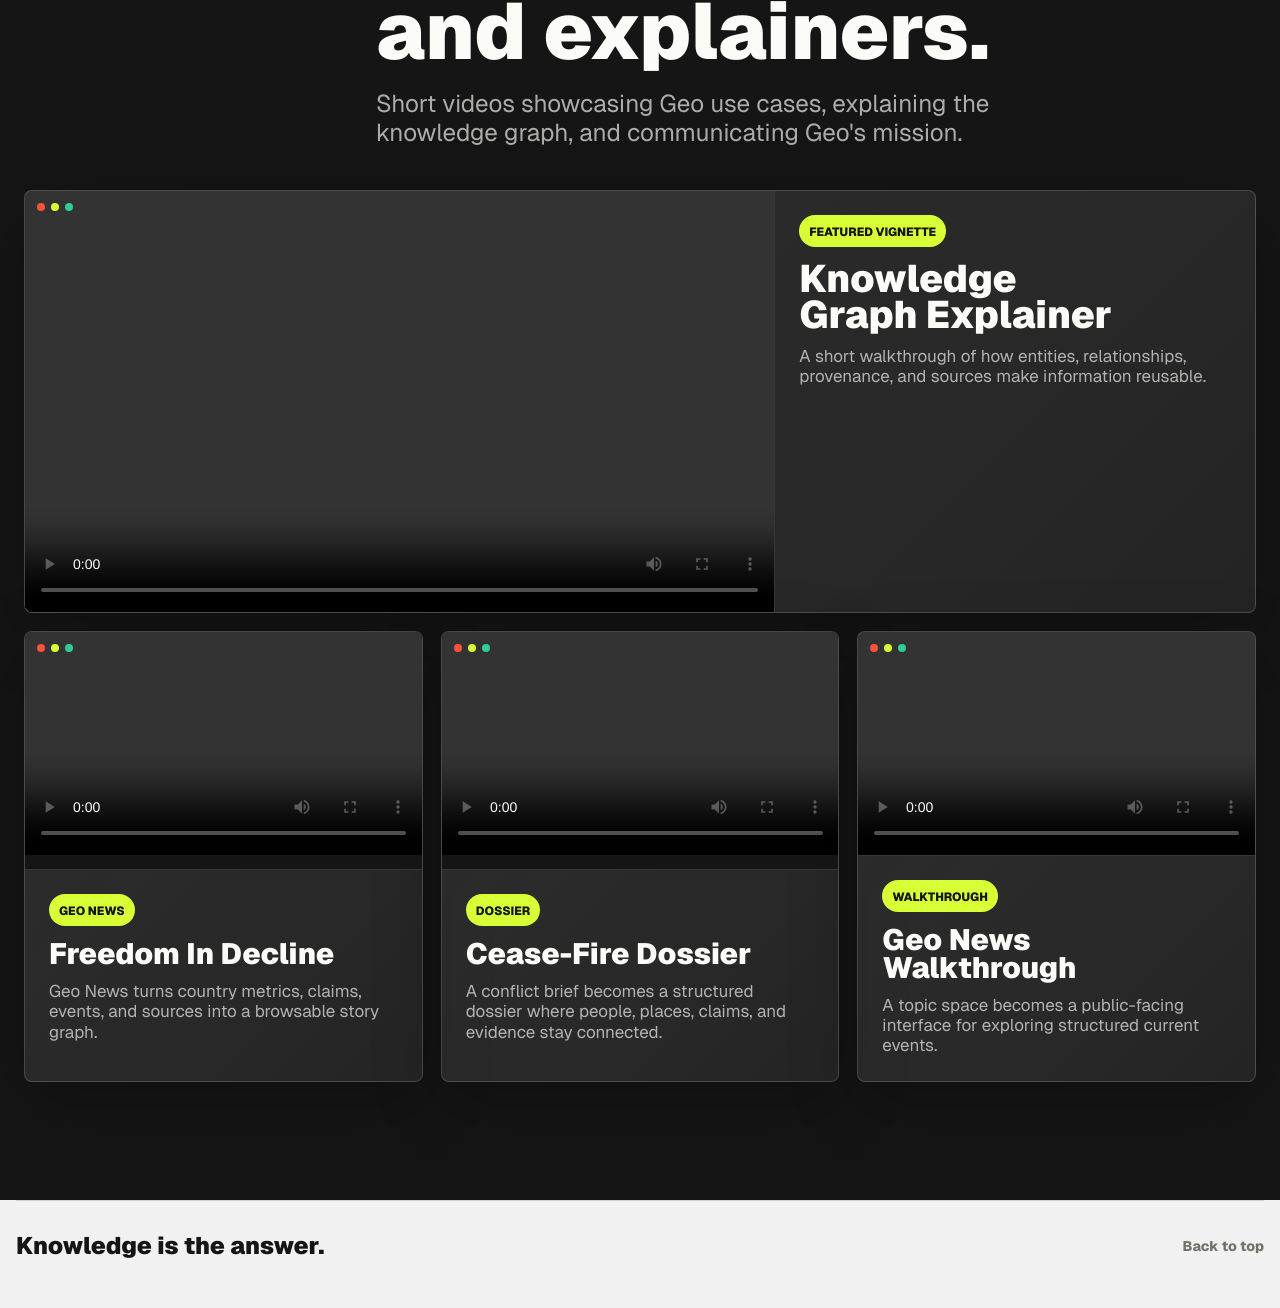
==== commit 514a76ae: "Polish early access success state" ====
--- a/index.html
+++ b/index.html
@@ -646,6 +646,34 @@
             </button>
           </div>
         </form>
+
+        <div class="early-access-success" id="early-access-success" hidden>
+          <div class="early-access-success-mark" aria-hidden="true">
+            <svg viewBox="0 0 20 20">
+              <path d="M4.5 10.5 8 14l7.5-8" />
+            </svg>
+          </div>
+          <p class="kicker">Request received</p>
+          <h3>Thanks — you’re on the list.</h3>
+          <p>
+            We’ve got your details and will reach out as Geo opens up. In the meantime,
+            you can keep exploring the portfolio or jump into geobrowser.io.
+          </p>
+          <div class="early-access-success-actions">
+            <button class="button primary" type="button" data-close-early-access>
+              <span>Keep exploring</span>
+              <svg viewBox="0 0 20 20" aria-hidden="true">
+                <path d="M5 10h9M10.5 5.5 15 10l-4.5 4.5" />
+              </svg>
+            </button>
+            <a class="button ghost dark" href="https://www.geobrowser.io/" target="_blank" rel="noreferrer">
+              <span>Visit geobrowser.io</span>
+              <svg viewBox="0 0 20 20" aria-hidden="true">
+                <path d="M7 7h6v6M13 7 6 14" />
+              </svg>
+            </a>
+          </div>
+        </div>
       </div>
     </div>
 
--- a/styles.css
+++ b/styles.css
@@ -472,6 +472,19 @@
   color: var(--ink);
 }
 
+.button.ghost.dark {
+  border-color: rgba(21, 21, 21, 0.16);
+  background: rgba(255, 255, 255, 0.9);
+  color: var(--ink);
+}
+
+.button.ghost.dark:hover,
+.button.ghost.dark:focus-visible {
+  border-color: rgba(21, 21, 21, 0.24);
+  background: var(--ink);
+  color: var(--white);
+}
+
 body.early-access-open {
   overflow: hidden;
 }
@@ -574,6 +587,11 @@
   margin-top: 30px;
 }
 
+.early-access-form[hidden],
+.early-access-success[hidden] {
+  display: none;
+}
+
 .early-access-field-grid {
   display: grid;
   grid-template-columns: repeat(2, minmax(0, 1fr));
@@ -672,6 +690,63 @@
 .early-access-submit[disabled] {
   cursor: wait;
   opacity: 0.88;
+}
+
+.early-access-success {
+  display: grid;
+  justify-items: start;
+  gap: 16px;
+  margin-top: 30px;
+  padding: 28px 28px 26px;
+  border: 1px solid rgba(21, 21, 21, 0.12);
+  border-radius: 16px;
+  background:
+    radial-gradient(circle at top right, rgba(104, 51, 255, 0.12), transparent 32%),
+    radial-gradient(circle at bottom left, rgba(216, 255, 54, 0.18), transparent 34%),
+    rgba(255, 255, 255, 0.92);
+}
+
+.early-access-success-mark {
+  display: inline-flex;
+  width: 56px;
+  height: 56px;
+  align-items: center;
+  justify-content: center;
+  border-radius: 999px;
+  background: linear-gradient(135deg, var(--purple), var(--pink));
+  color: var(--white);
+  box-shadow: 0 14px 28px rgba(104, 51, 255, 0.2);
+}
+
+.early-access-success-mark svg {
+  width: 24px;
+  height: 24px;
+  fill: none;
+  stroke: currentColor;
+  stroke-linecap: round;
+  stroke-linejoin: round;
+  stroke-width: 2.6;
+}
+
+.early-access-success h3 {
+  font-size: clamp(34px, 4vw, 48px);
+  font-weight: 880;
+  line-height: 0.96;
+  letter-spacing: -0.03em;
+}
+
+.early-access-success p:not(.kicker) {
+  max-width: 48ch;
+  color: var(--ink-soft);
+  font-size: 19px;
+  line-height: 1.22;
+}
+
+.early-access-success-actions {
+  display: flex;
+  flex-wrap: wrap;
+  gap: 12px;
+  margin-top: 4px;
 }
 
 .hero-graph {
@@ -2908,6 +2983,29 @@
     min-width: 0;
   }
 
+  .early-access-success {
+    padding: 22px 18px 20px;
+    border-radius: 14px;
+  }
+
+  .early-access-success h3 {
+    font-size: clamp(30px, 9vw, 42px);
+  }
+
+  .early-access-success p:not(.kicker) {
+    font-size: 17px;
+  }
+
+  .early-access-success-actions {
+    width: 100%;
+    flex-direction: column;
+    align-items: stretch;
+  }
+
+  .early-access-success-actions .button {
+    width: 100%;
+  }
+
   .hero-preview-stack {
     grid-template-columns: 1fr;
   }
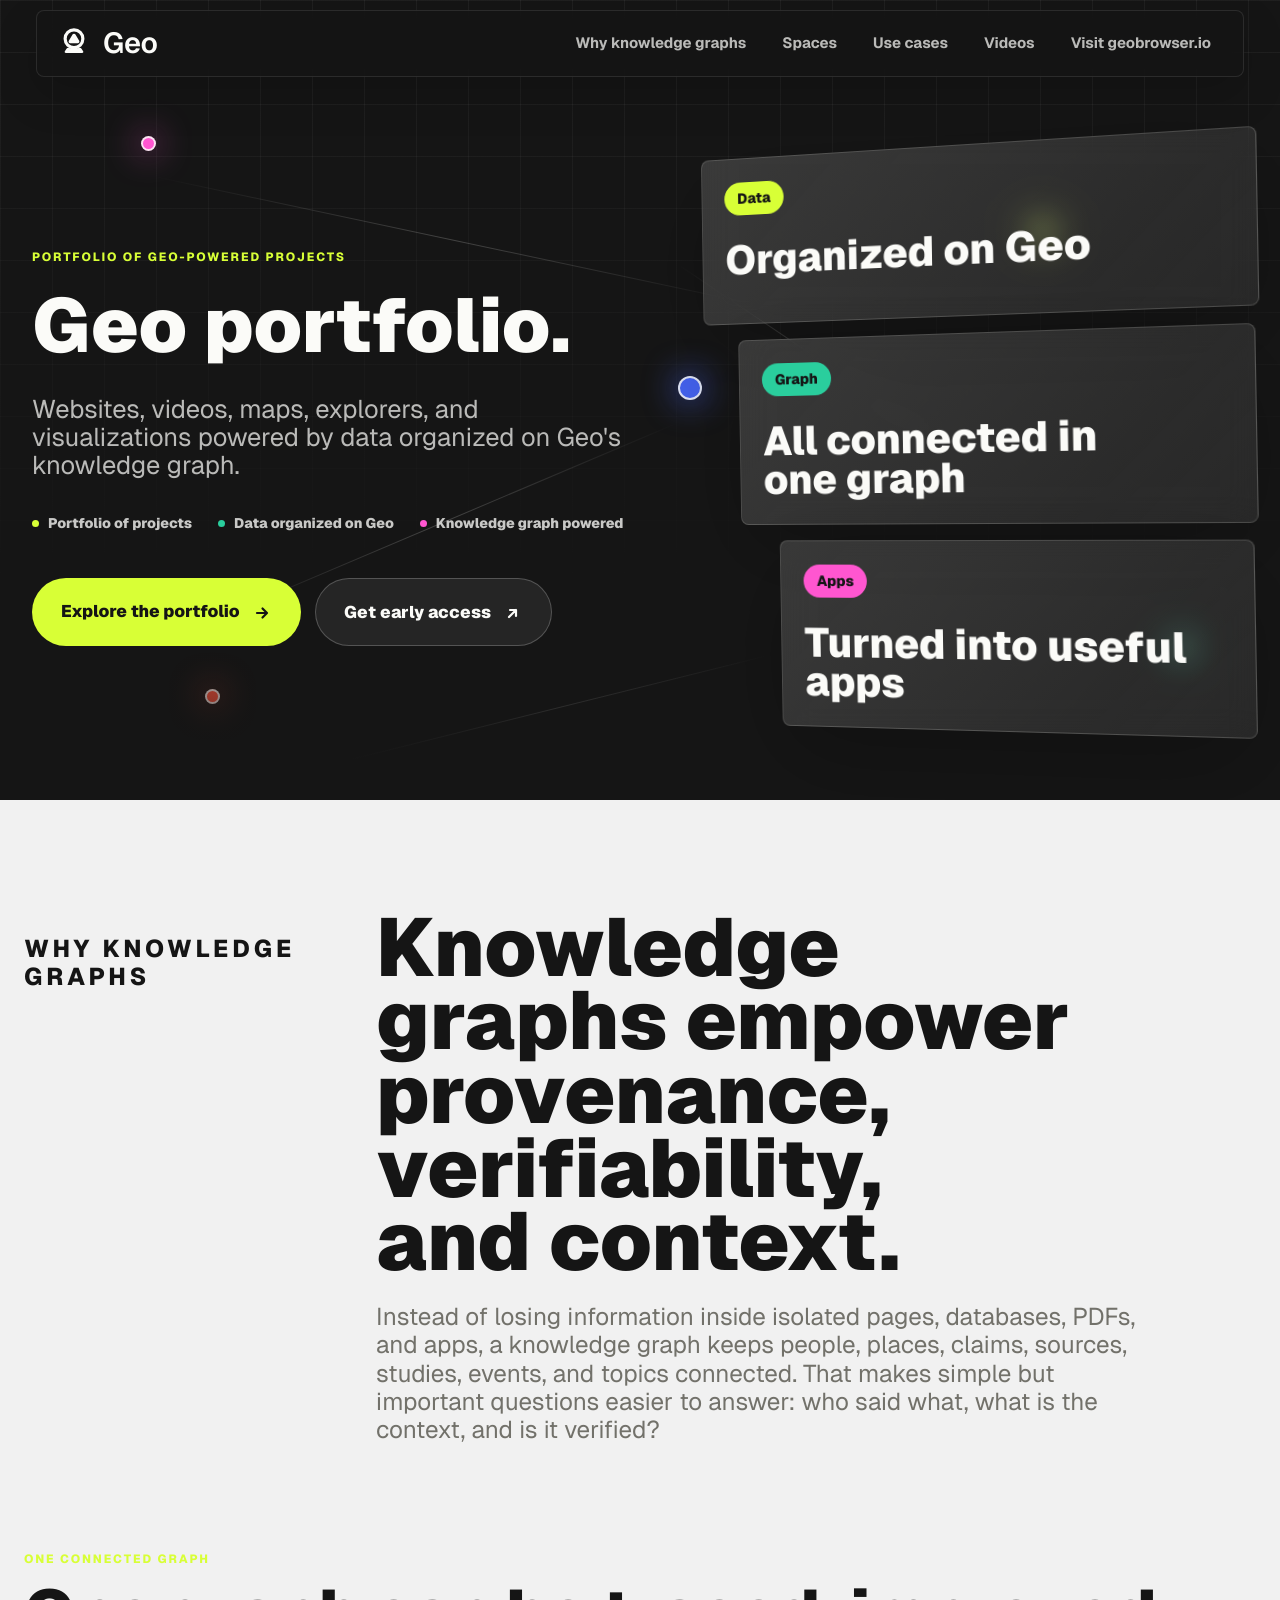
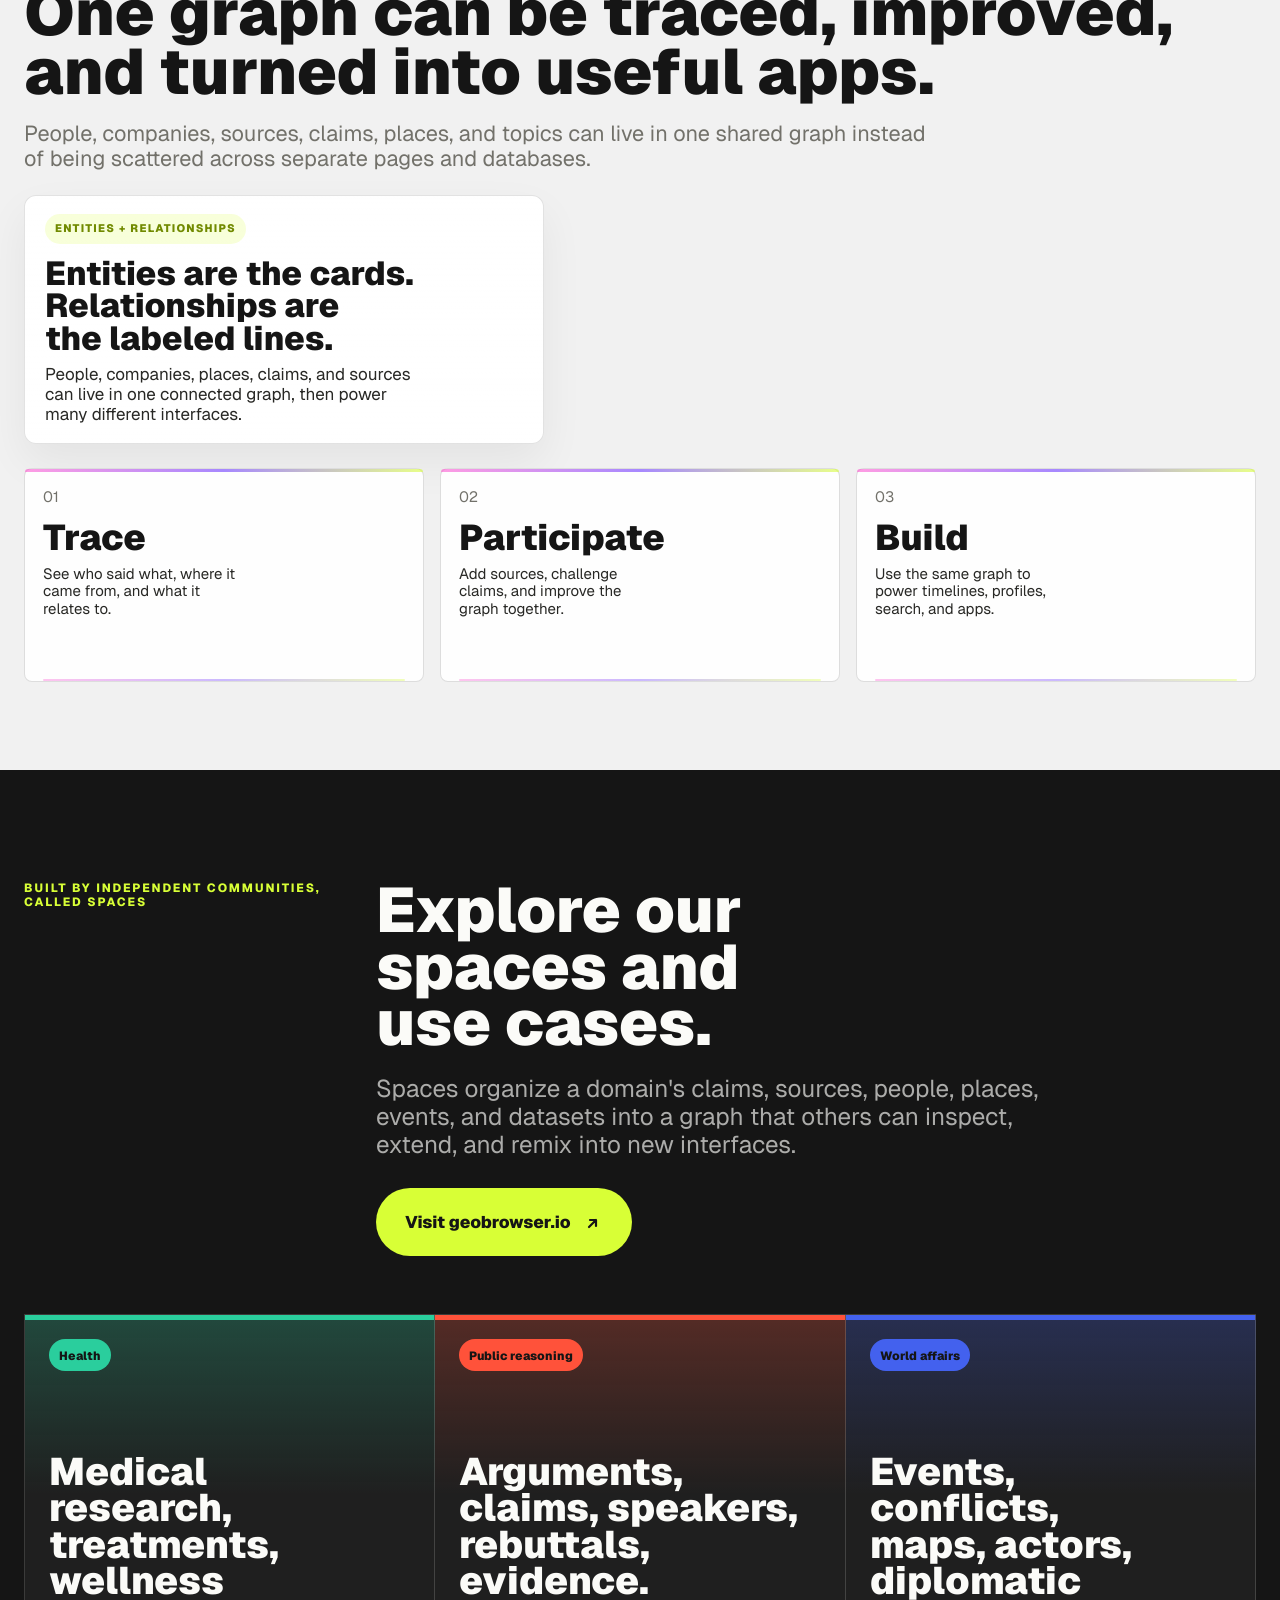
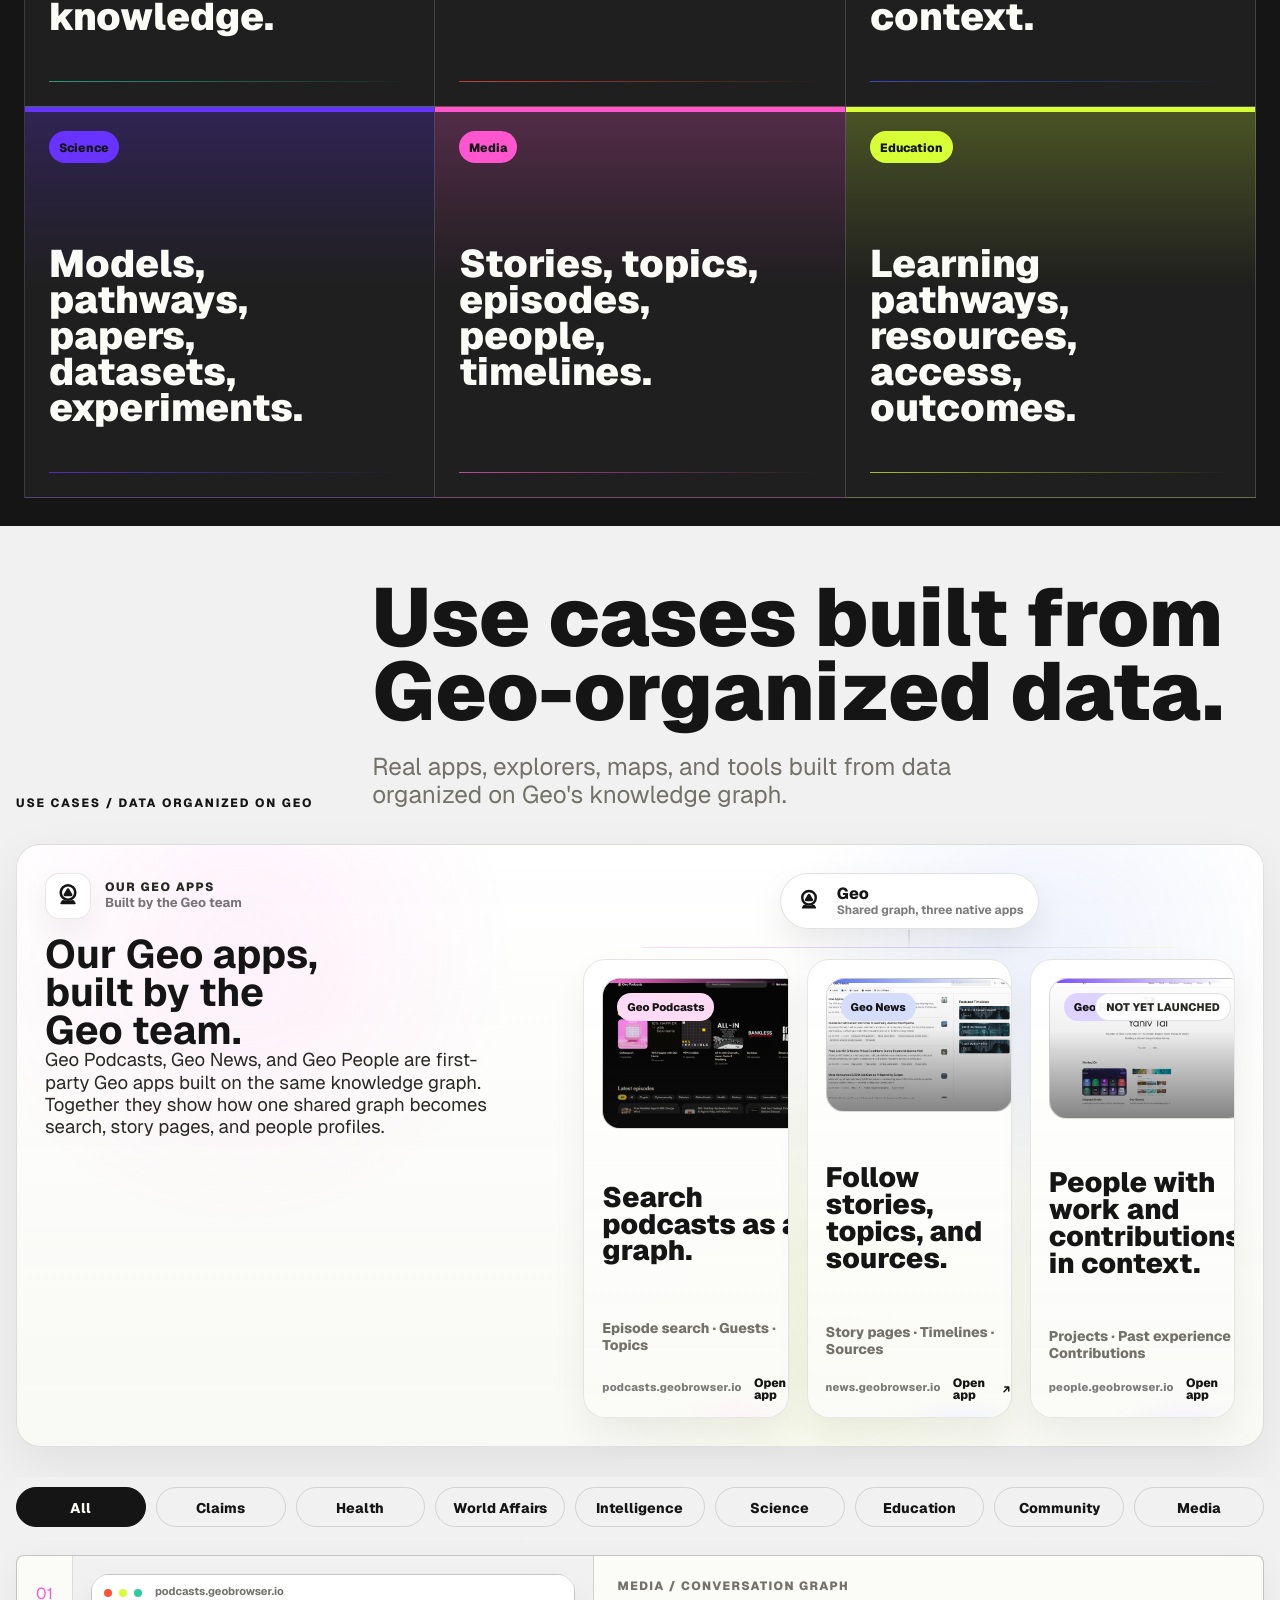
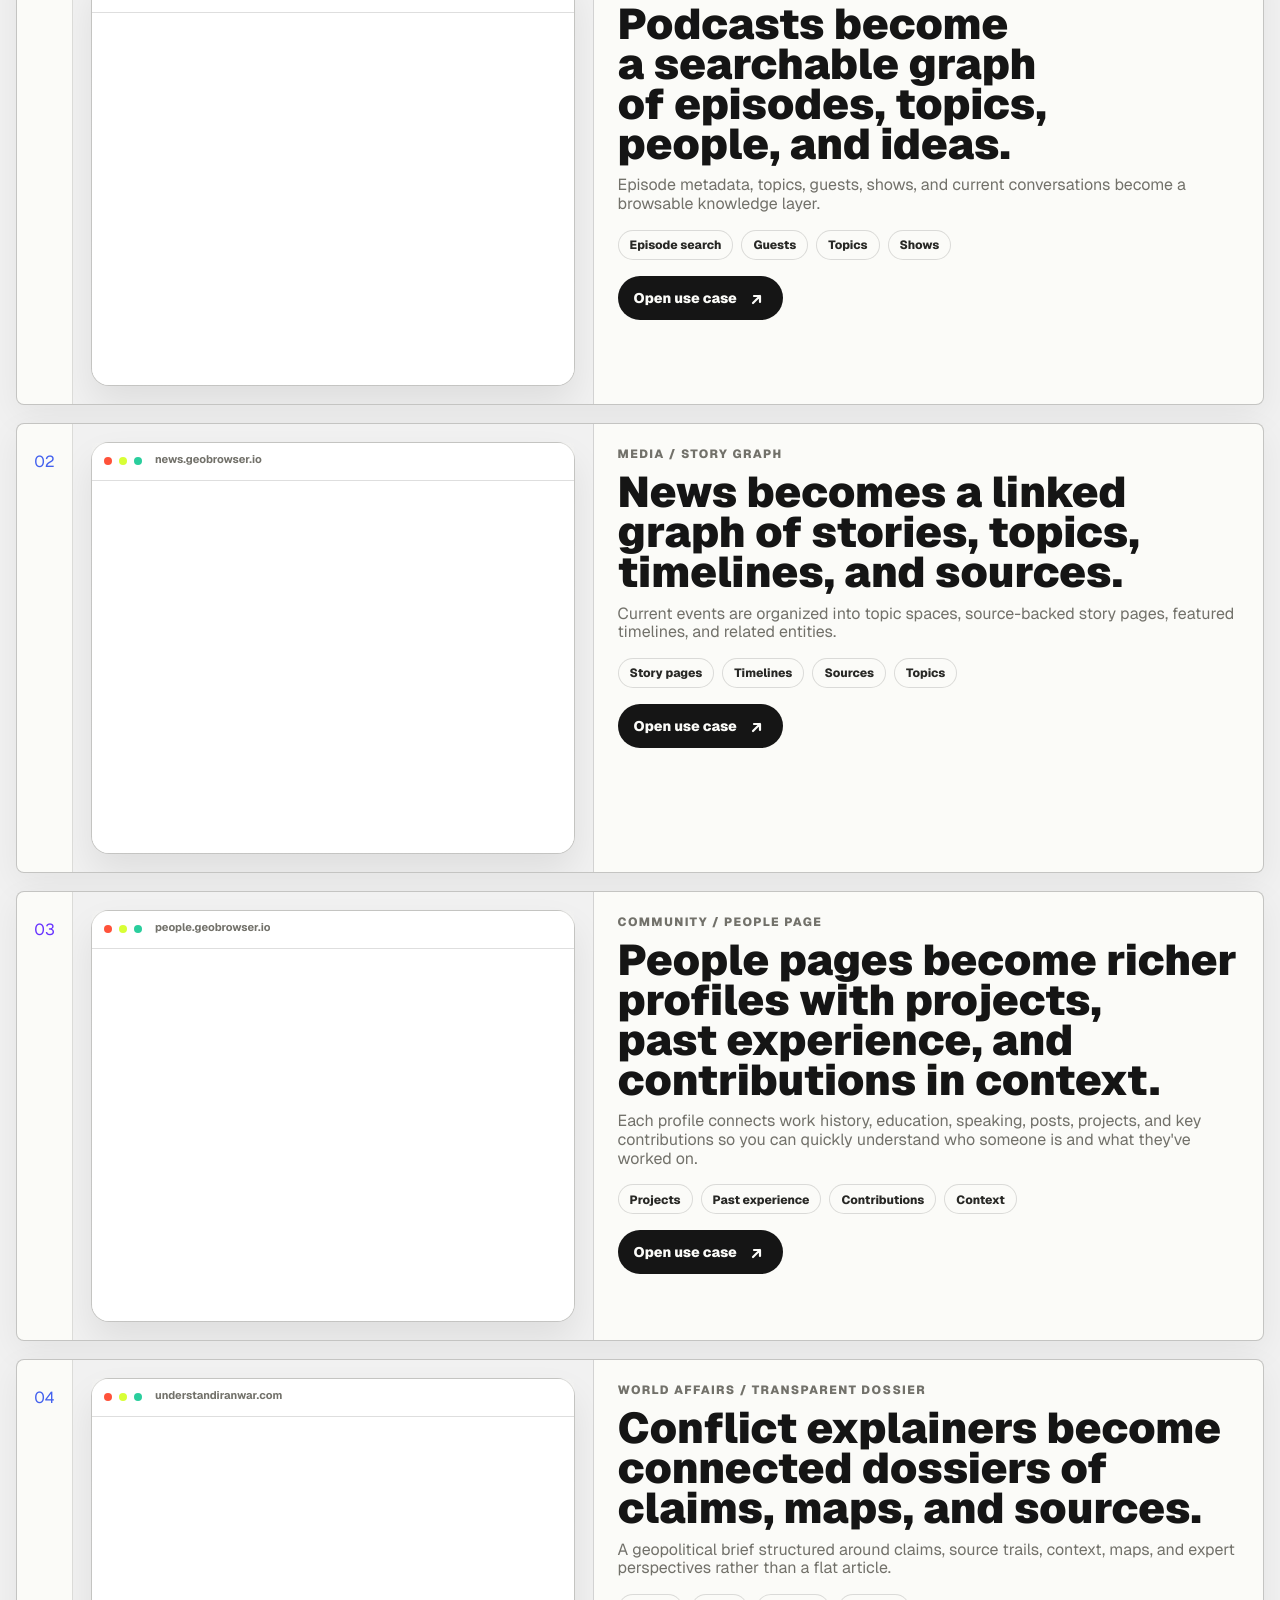
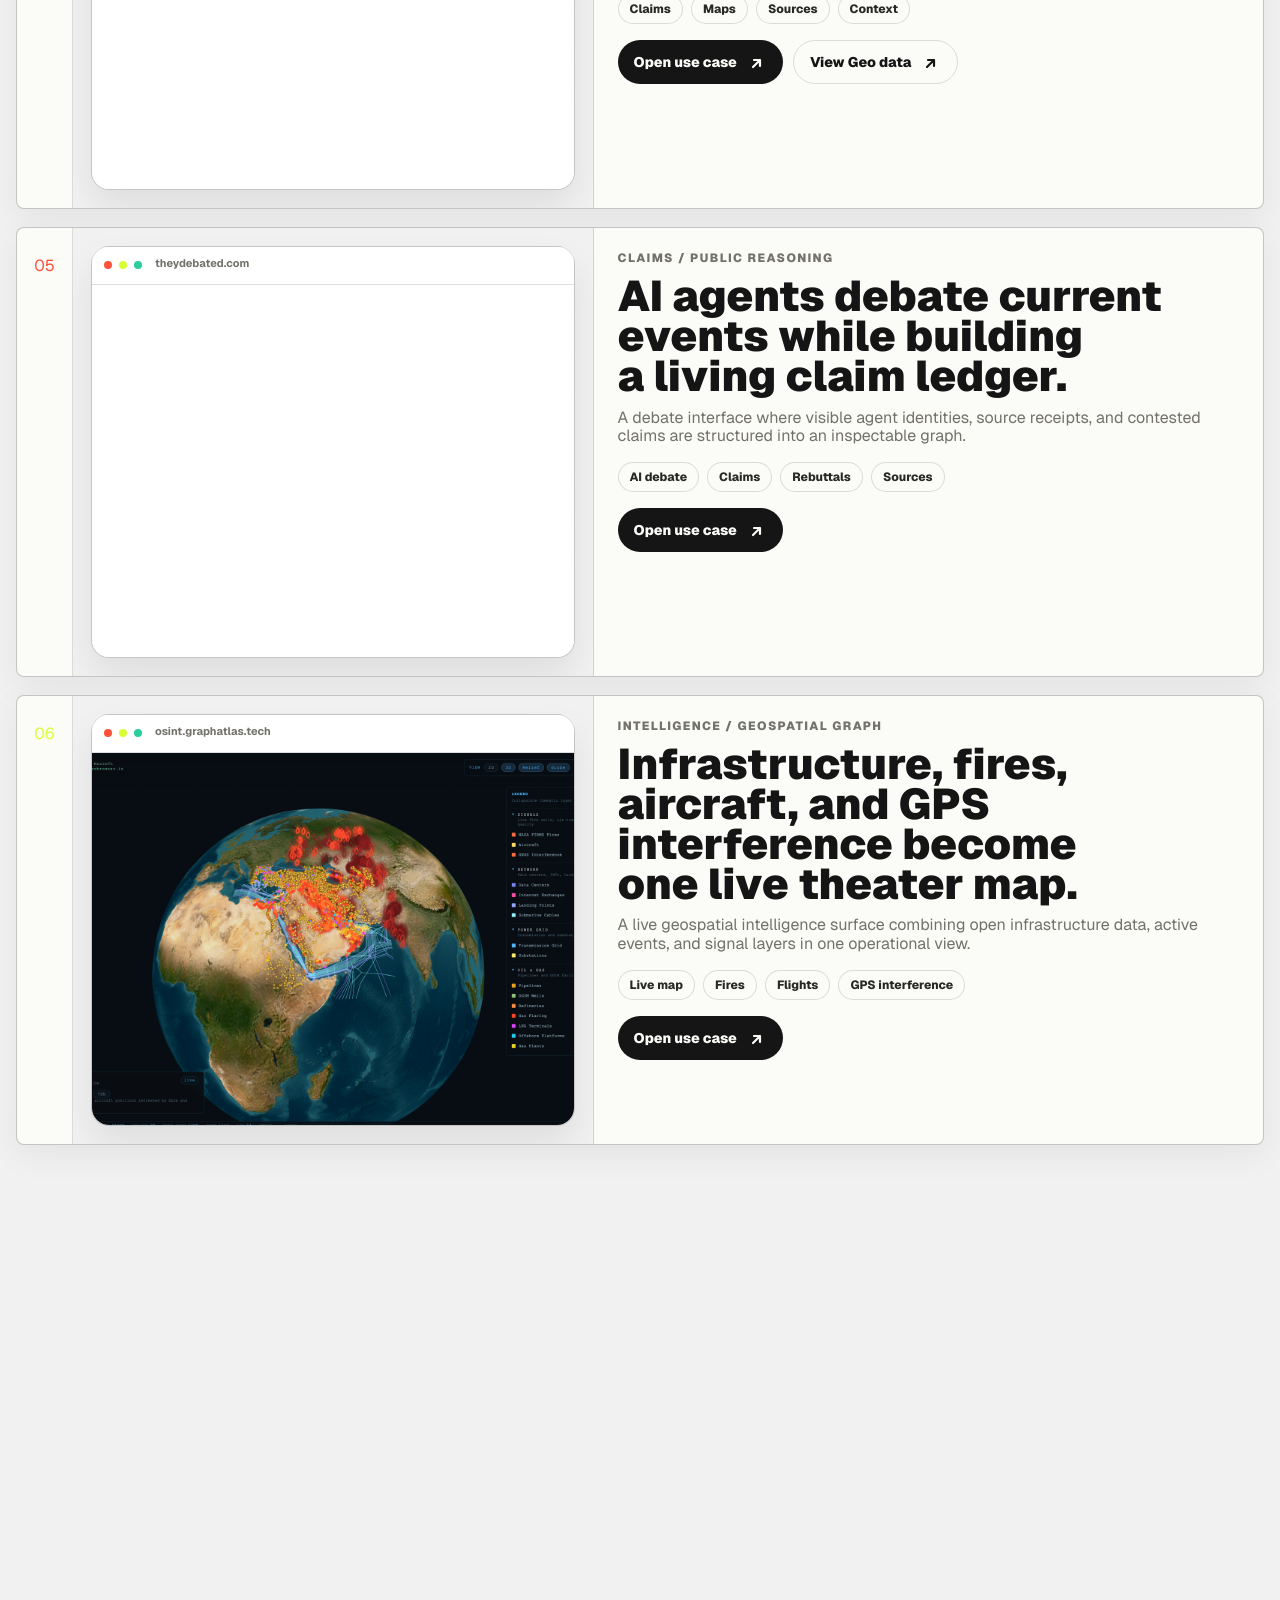
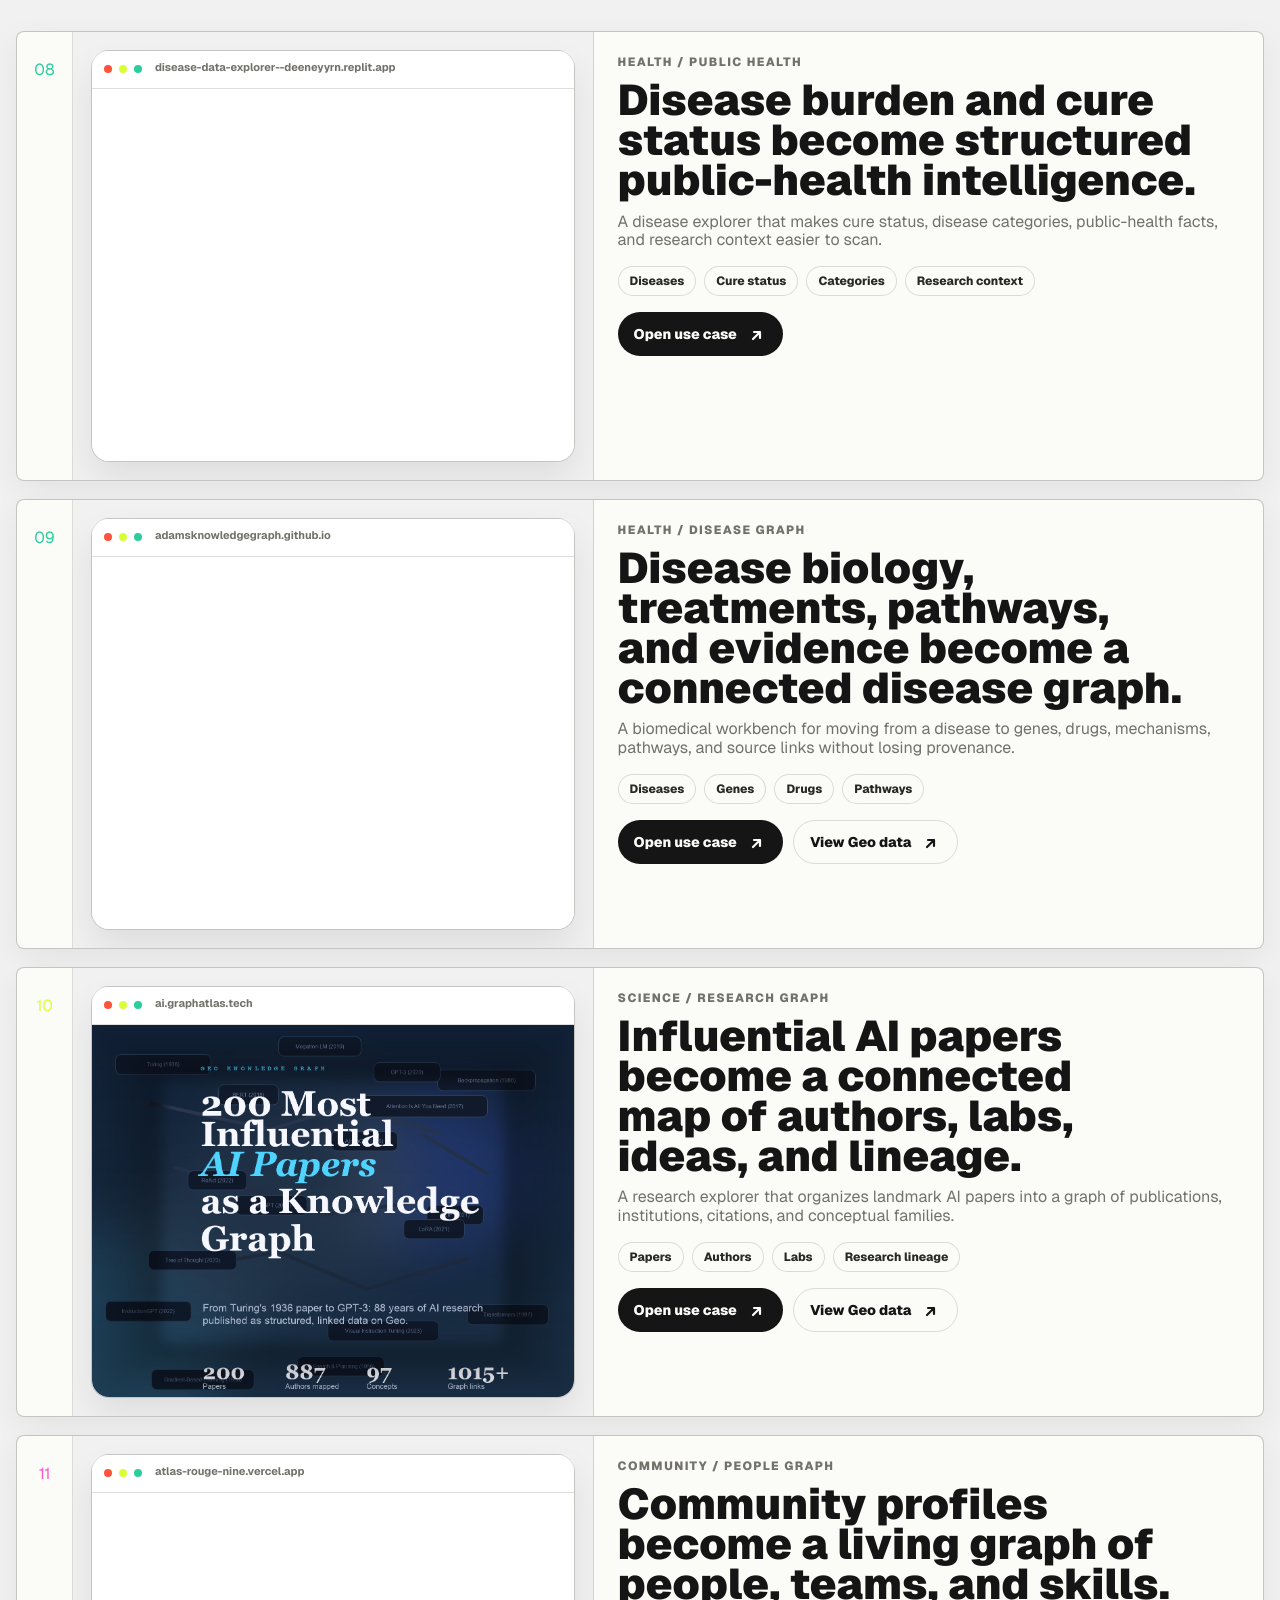
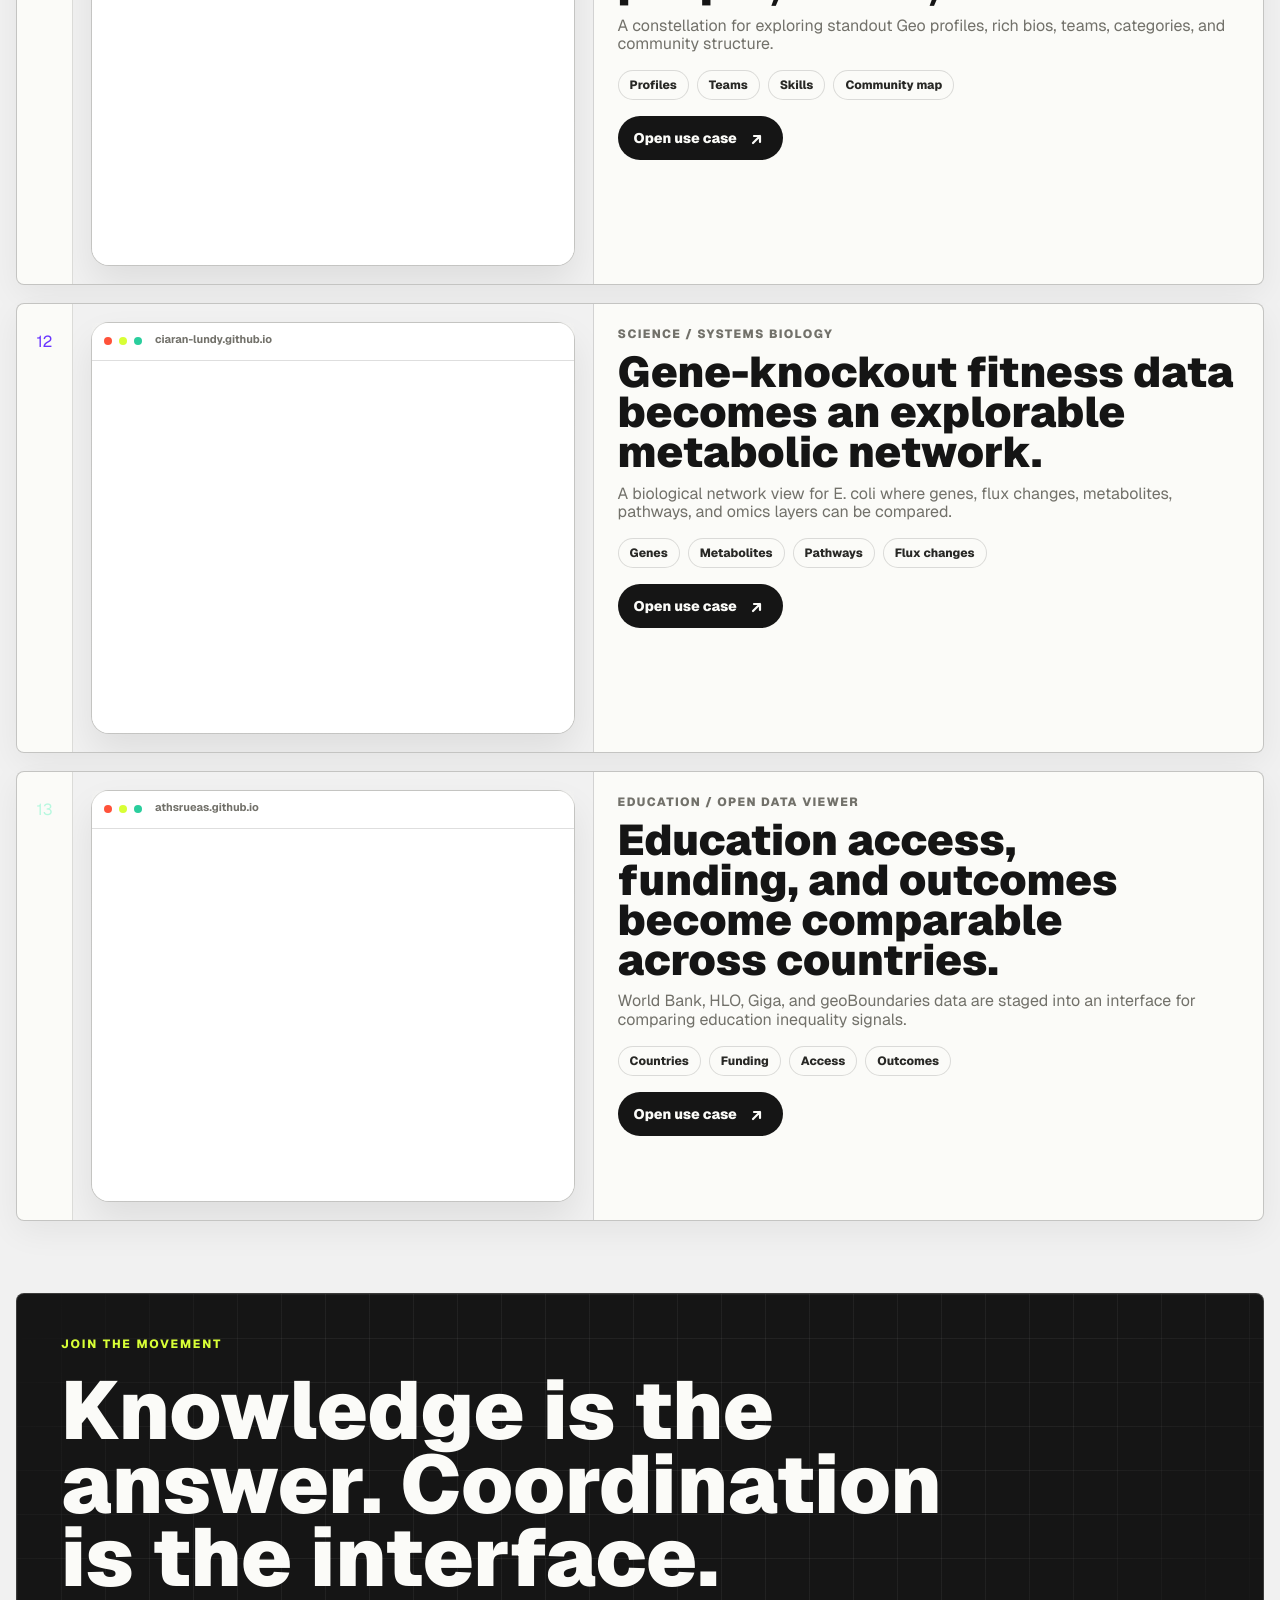
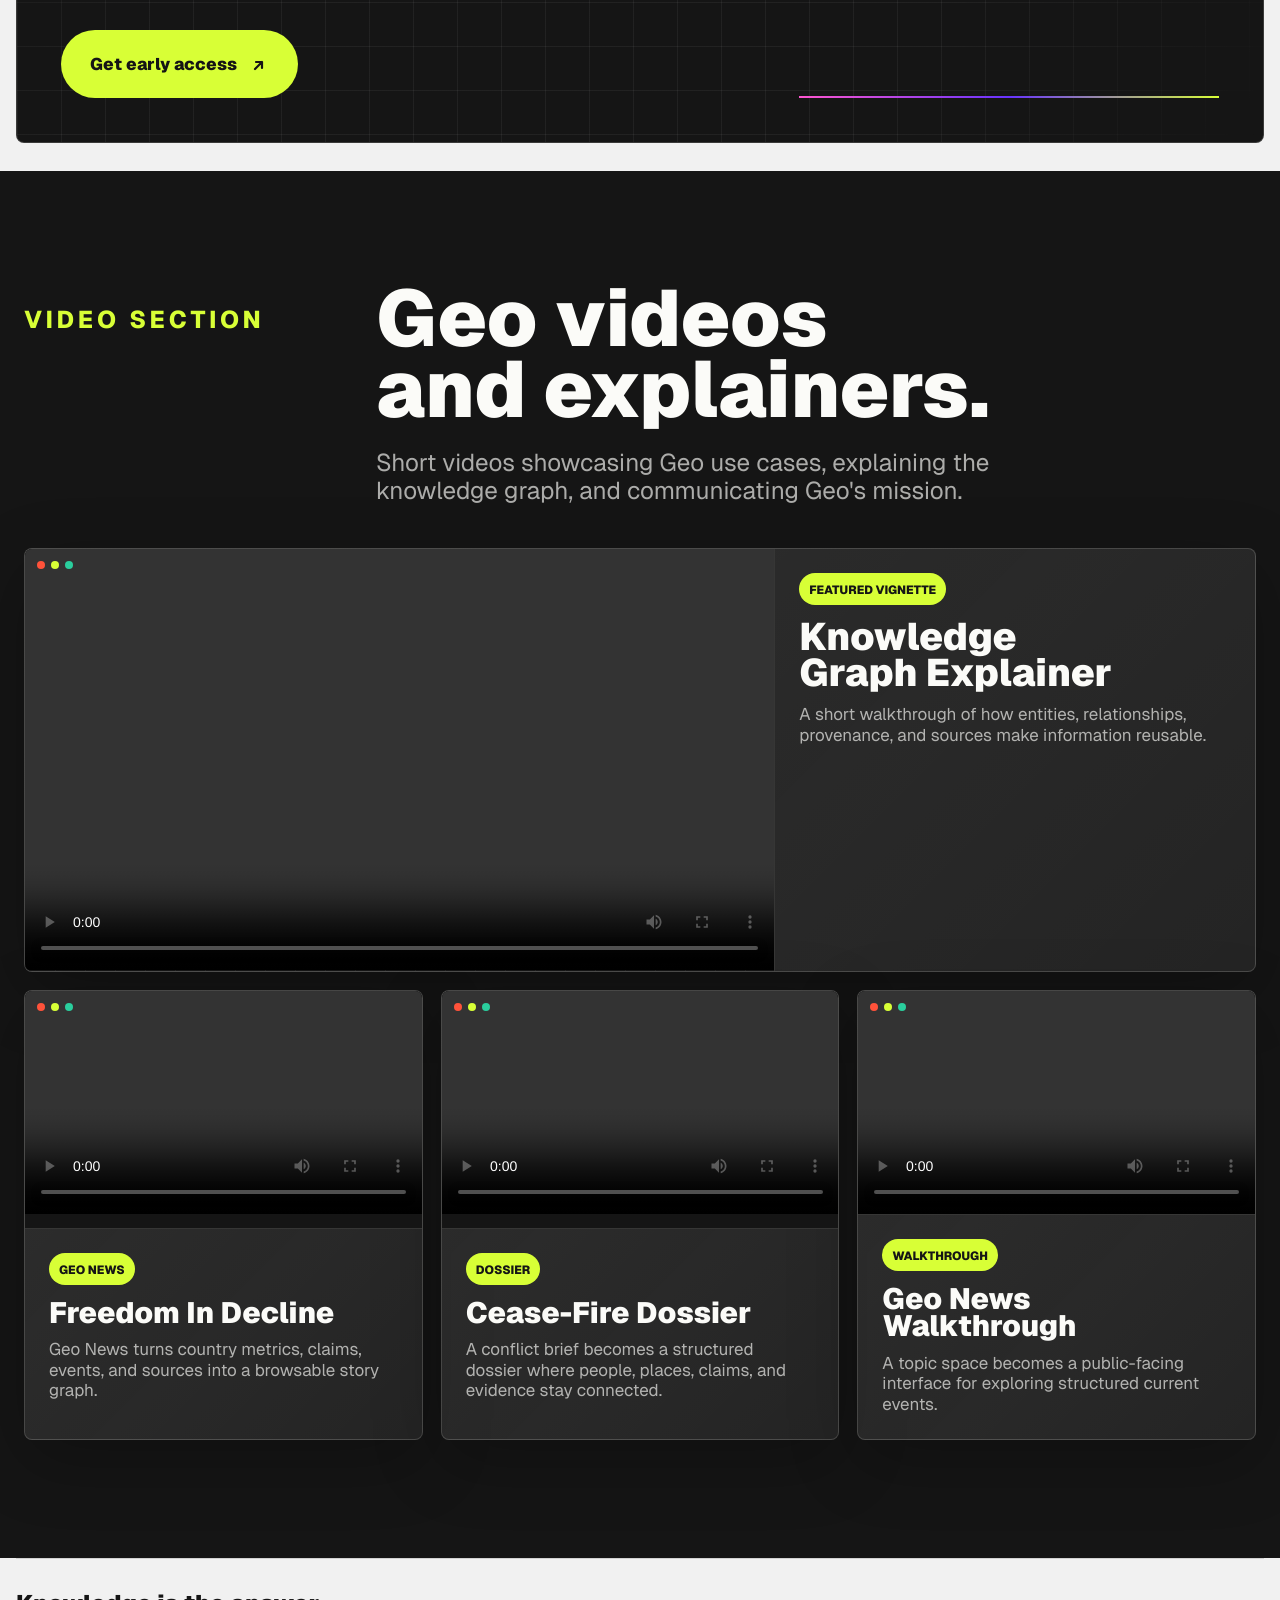
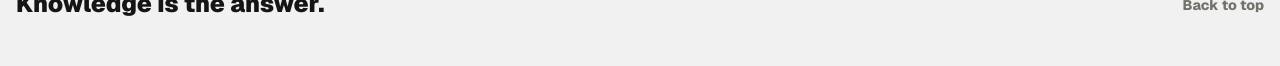
==== commit 12287d8e: "Simplify graph journey section" ====
--- a/index.html
+++ b/index.html
@@ -174,18 +174,18 @@
       <section class="graph-journey" aria-labelledby="graph-journey-title">
         <div class="graph-journey-sticky">
           <div class="graph-journey-copy">
-            <p class="kicker">See the graph form</p>
-            <h3 id="graph-journey-title">Watch separate facts become one connected graph.</h3>
+            <p class="kicker">One connected graph</p>
+            <h3 id="graph-journey-title">One graph can be traced, improved, and turned into useful apps.</h3>
             <p class="graph-journey-intro">
-              Scroll to see people, companies, sources, claims, places, and topics connect
-              into one shared graph that can be checked, improved, and turned into useful apps.
+              People, companies, sources, claims, places, and topics can live in one shared
+              graph instead of being scattered across separate pages and databases.
             </p>
-            <div class="journey-caption" aria-live="polite">
-              <span class="journey-caption-kicker">Entities</span>
-              <strong class="journey-caption-title">Entities are the things in the graph.</strong>
+            <div class="journey-caption">
+              <span class="journey-caption-kicker">Entities + relationships</span>
+              <strong class="journey-caption-title">The cards are entities. The links between them are relationships.</strong>
               <p class="journey-caption-copy">
-                People, companies, places, claims, and sources each become structured objects.
-                The labeled lines show how they relate.
+                That structure gives every fact more context, makes provenance easier to follow,
+                and lets the same graph power many different interfaces.
               </p>
             </div>
             <div class="graph-journey-steps" aria-label="How the graph becomes useful">
--- a/styles.css
+++ b/styles.css
@@ -975,24 +975,24 @@
 
 .graph-journey {
   position: relative;
-  min-height: 235vh;
-  padding: 28px max(24px, calc((100vw - var(--content-max)) / 2)) 104px;
+  min-height: auto;
+  padding: 56px max(24px, calc((100vw - var(--content-max)) / 2)) 88px;
   background: var(--paper);
 }
 
 .graph-journey-sticky {
-  position: sticky;
-  top: 92px;
+  position: static;
   display: grid;
-  grid-template-columns: minmax(300px, 0.4fr) minmax(0, 1fr);
-  gap: clamp(28px, 3vw, 54px);
+  grid-template-columns: minmax(0, 1fr);
+  gap: 28px;
   align-items: start;
-  min-height: calc(100vh - 118px);
+  min-height: auto;
 }
 
 .graph-journey-copy {
   align-self: start;
-  padding-top: 24px;
+  max-width: none;
+  padding-top: 0;
 }
 
 .graph-journey-copy h3 {
@@ -1004,7 +1004,7 @@
 }
 
 .graph-journey-intro {
-  max-width: 460px;
+  max-width: 920px;
   margin-top: 20px;
   color: var(--muted);
   font-size: clamp(18px, 1.7vw, 24px);
@@ -1012,6 +1012,7 @@
 }
 
 .journey-caption {
+  max-width: min(620px, 100%);
   margin-top: 22px;
   padding: 18px 20px 18px;
   border: 1px solid rgba(21, 21, 21, 0.12);
@@ -1057,19 +1058,20 @@
 
 .graph-journey-steps {
   display: grid;
-  grid-template-columns: repeat(3, minmax(0, 1fr));
-  gap: 12px;
-  margin-top: 30px;
+  grid-template-columns: repeat(3, minmax(220px, 1fr));
+  gap: 16px;
+  margin-top: 24px;
 }
 
 .journey-step {
   position: relative;
+  min-height: 214px;
   padding: 18px 18px 16px;
   border: 1px solid var(--line);
   border-radius: 8px;
-  background: rgba(255, 255, 255, 0.48);
-  opacity: 0.34;
-  transform: translateY(0) scale(0.988);
+  background: rgba(255, 255, 255, 0.9);
+  opacity: 1;
+  transform: none;
   transition:
     opacity 220ms ease,
     transform 220ms ease,
@@ -1087,8 +1089,8 @@
   border-radius: 8px 8px 0 0;
   background: linear-gradient(90deg, var(--pink), var(--purple), var(--yellow));
   content: "";
-  opacity: 0;
-  transform: scaleX(0.18);
+  opacity: 0.58;
+  transform: scaleX(1);
   transform-origin: left center;
   transition:
     opacity 220ms ease,
@@ -1104,8 +1106,8 @@
   border-radius: 999px;
   background: linear-gradient(90deg, var(--pink), var(--purple), var(--yellow));
   content: "";
-  opacity: 0;
-  transform: scaleX(var(--step-progress, 0));
+  opacity: 0.34;
+  transform: scaleX(1);
   transform-origin: left center;
   transition:
     opacity 220ms ease,
@@ -1151,18 +1153,33 @@
   background: rgba(255, 255, 255, 0.9);
 }
 
+.graph-journey[data-static="true"] {
+  min-height: auto;
+  padding-top: 56px;
+  padding-bottom: 88px;
+}
+
+.graph-journey[data-static="true"] .graph-journey-sticky {
+  position: static;
+  grid-template-columns: minmax(0, 1fr);
+  min-height: auto;
+}
+
+.graph-journey[data-static="true"] .graph-journey-copy {
+  max-width: none;
+  padding-top: 0;
+}
+
 .graph-journey[data-static="true"] .graph-journey-steps {
-  grid-auto-flow: column;
-  grid-auto-columns: minmax(252px, 312px);
-  grid-template-columns: none;
+  grid-template-columns: repeat(3, minmax(0, 1fr));
   margin-top: 24px;
-  overflow-x: auto;
-  overscroll-behavior-x: contain;
-  padding: 2px 6px 8px 0;
-  scrollbar-width: none;
-}
-
-.graph-journey[data-static="true"] .graph-journey-steps::-webkit-scrollbar {
+}
+
+.graph-journey[data-static="true"] .journey-caption {
+  max-width: min(520px, 100%);
+}
+
+.graph-journey[data-static="true"] .graph-journey-visual {
   display: none;
 }
 
@@ -1205,18 +1222,18 @@
 .journey-step strong {
   display: block;
   margin-top: 12px;
-  color: rgba(21, 21, 21, 0.4);
-  font-size: clamp(28px, 2.2vw, 40px);
+  color: var(--ink);
+  font-size: clamp(28px, 2.8vw, 36px);
   font-weight: 880;
   line-height: 0.94;
   transition: color 220ms ease;
 }
 
 .journey-step p {
-  max-width: 28ch;
+  max-width: 20ch;
   margin-top: 10px;
-  color: var(--muted);
-  font-size: 16px;
+  color: var(--ink-soft);
+  font-size: 15px;
   line-height: 1.18;
   transition: color 220ms ease;
 }
@@ -1238,16 +1255,7 @@
 }
 
 .graph-journey-visual {
-  position: relative;
-  margin-top: 18px;
-  min-height: 720px;
-  overflow: hidden;
-  border: 1px solid rgba(21, 21, 21, 0.09);
-  border-radius: 12px;
-  background:
-    linear-gradient(180deg, rgba(255, 255, 255, 0.78), rgba(233, 231, 223, 0.62)),
-    var(--white);
-  box-shadow: 0 26px 90px rgba(0, 0, 0, 0.12);
+  display: none;
 }
 
 .journey-scene {
@@ -2122,6 +2130,26 @@
   line-height: 1;
 }
 
+.geo-native-card-status {
+  position: absolute;
+  top: 14px;
+  right: 14px;
+  z-index: 2;
+  display: inline-flex;
+  min-height: 28px;
+  align-items: center;
+  padding: 7px 10px 5px;
+  border: 1px solid rgba(21, 21, 21, 0.12);
+  border-radius: 999px;
+  background: rgba(255, 255, 255, 0.94);
+  color: var(--ink-soft);
+  font-size: 11px;
+  font-weight: 850;
+  letter-spacing: 0.02em;
+  line-height: 1;
+  text-transform: uppercase;
+}
+
 .geo-native-card h4 {
   position: relative;
   z-index: 1;
@@ -3085,8 +3113,17 @@
   }
 
   .graph-journey[data-static="true"] .graph-journey-steps {
+    grid-auto-flow: column;
     grid-auto-columns: minmax(214px, 264px);
-    padding-bottom: 10px;
+    grid-template-columns: none;
+    overflow-x: auto;
+    overscroll-behavior-x: contain;
+    padding: 2px 6px 10px 0;
+    scrollbar-width: none;
+  }
+
+  .graph-journey[data-static="true"] .graph-journey-steps::-webkit-scrollbar {
+    display: none;
   }
 
   .journey-step {
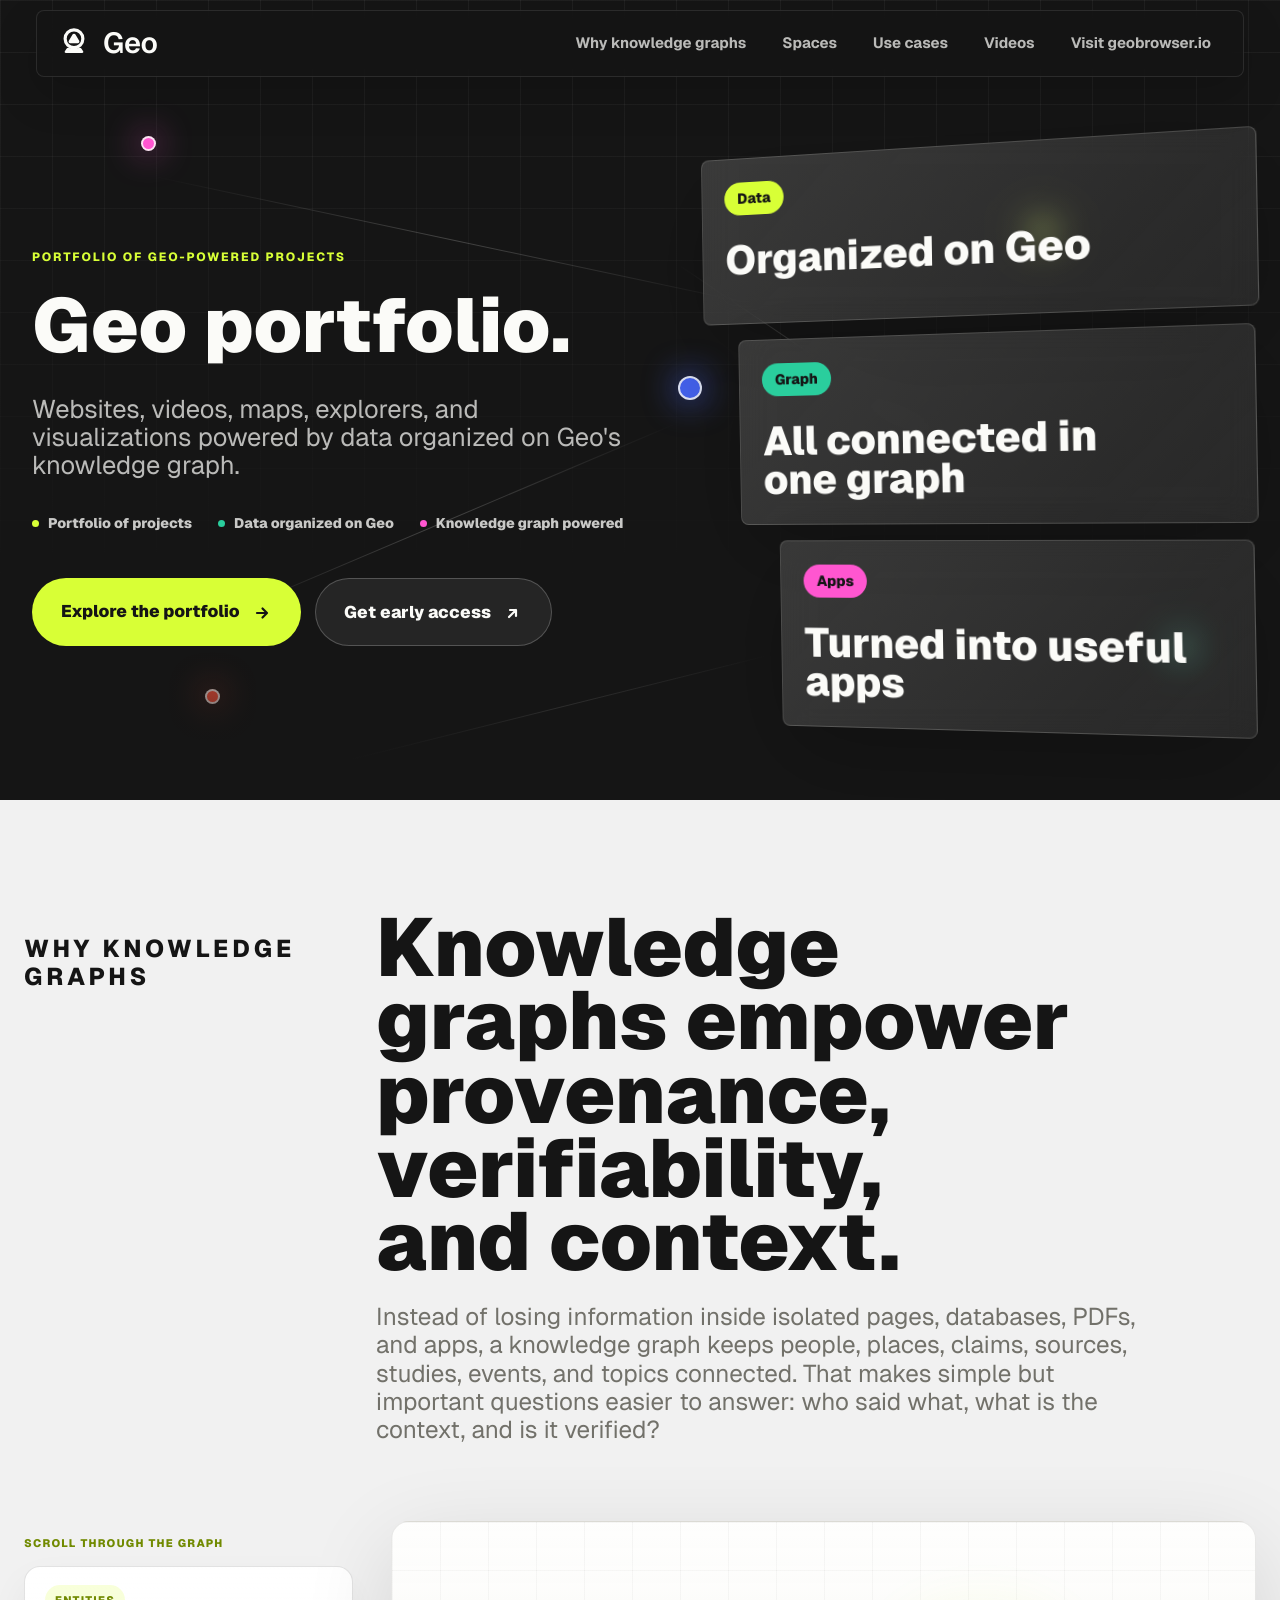
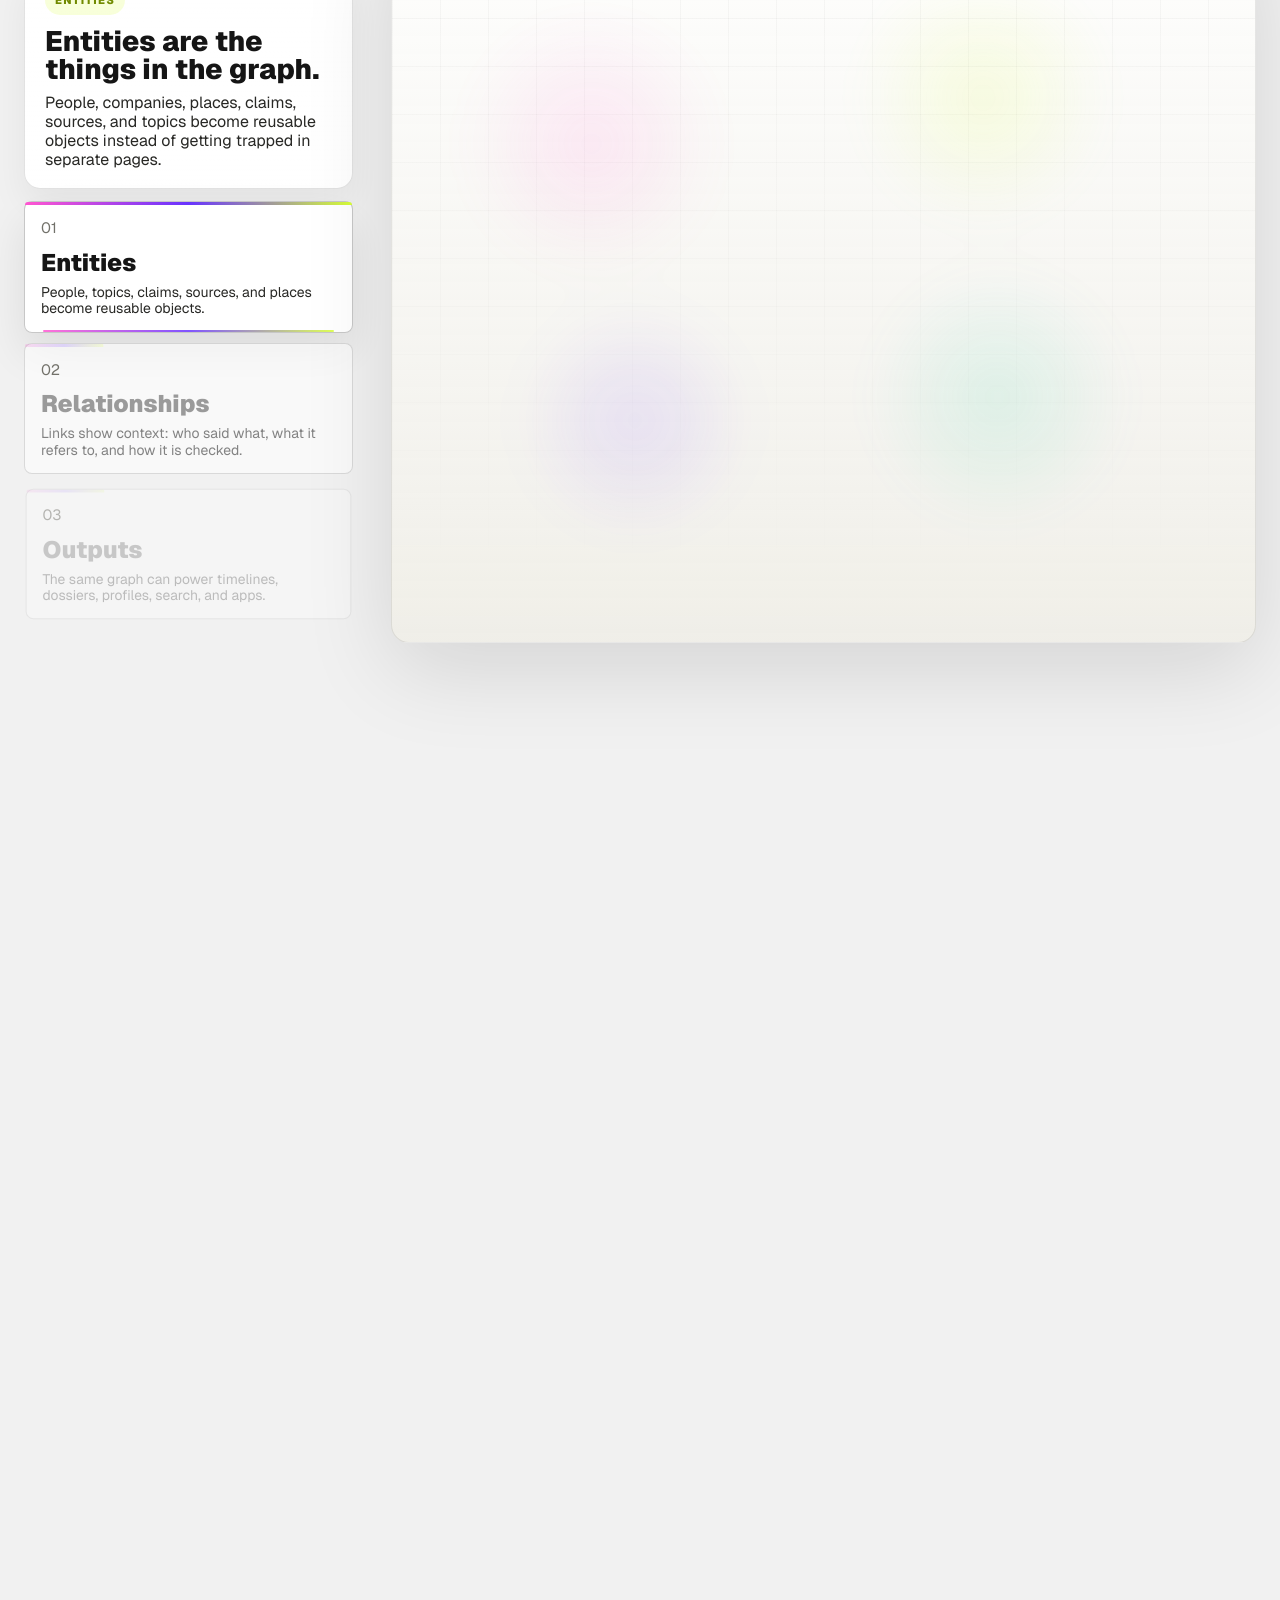
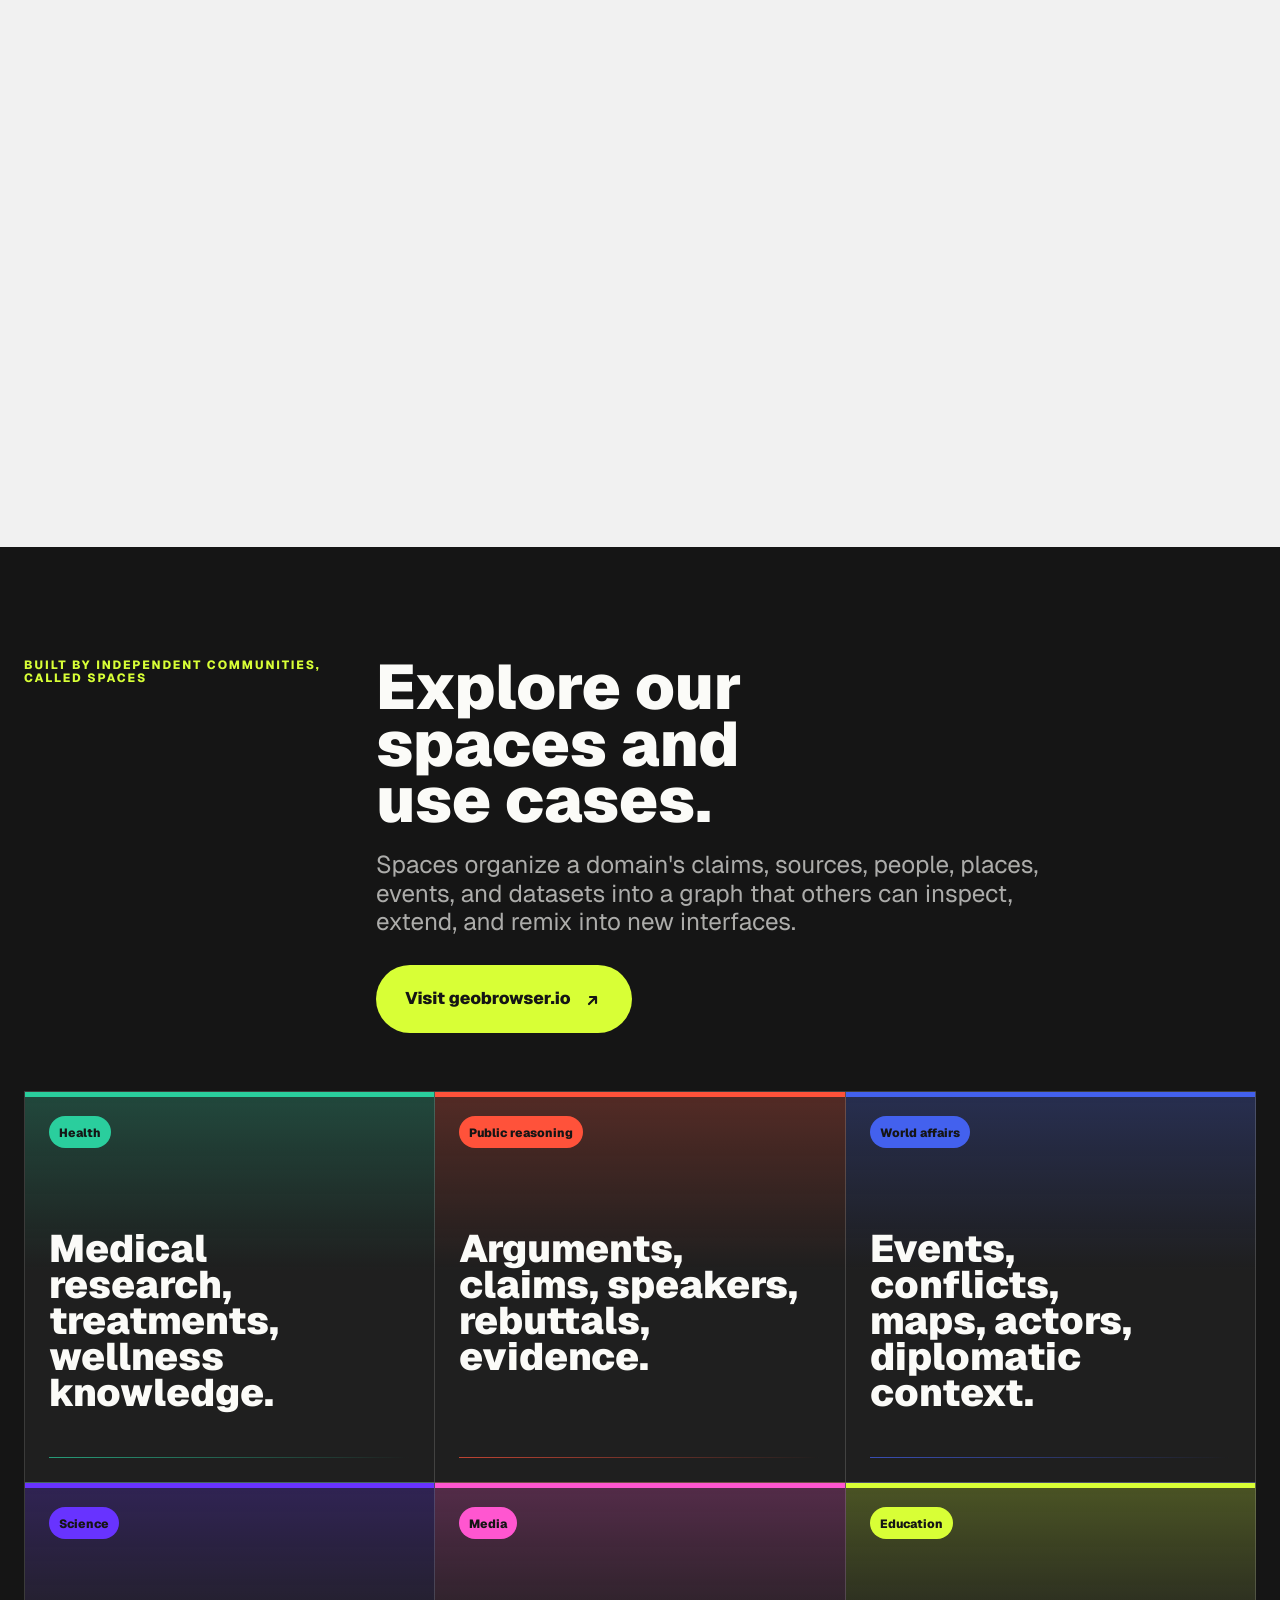
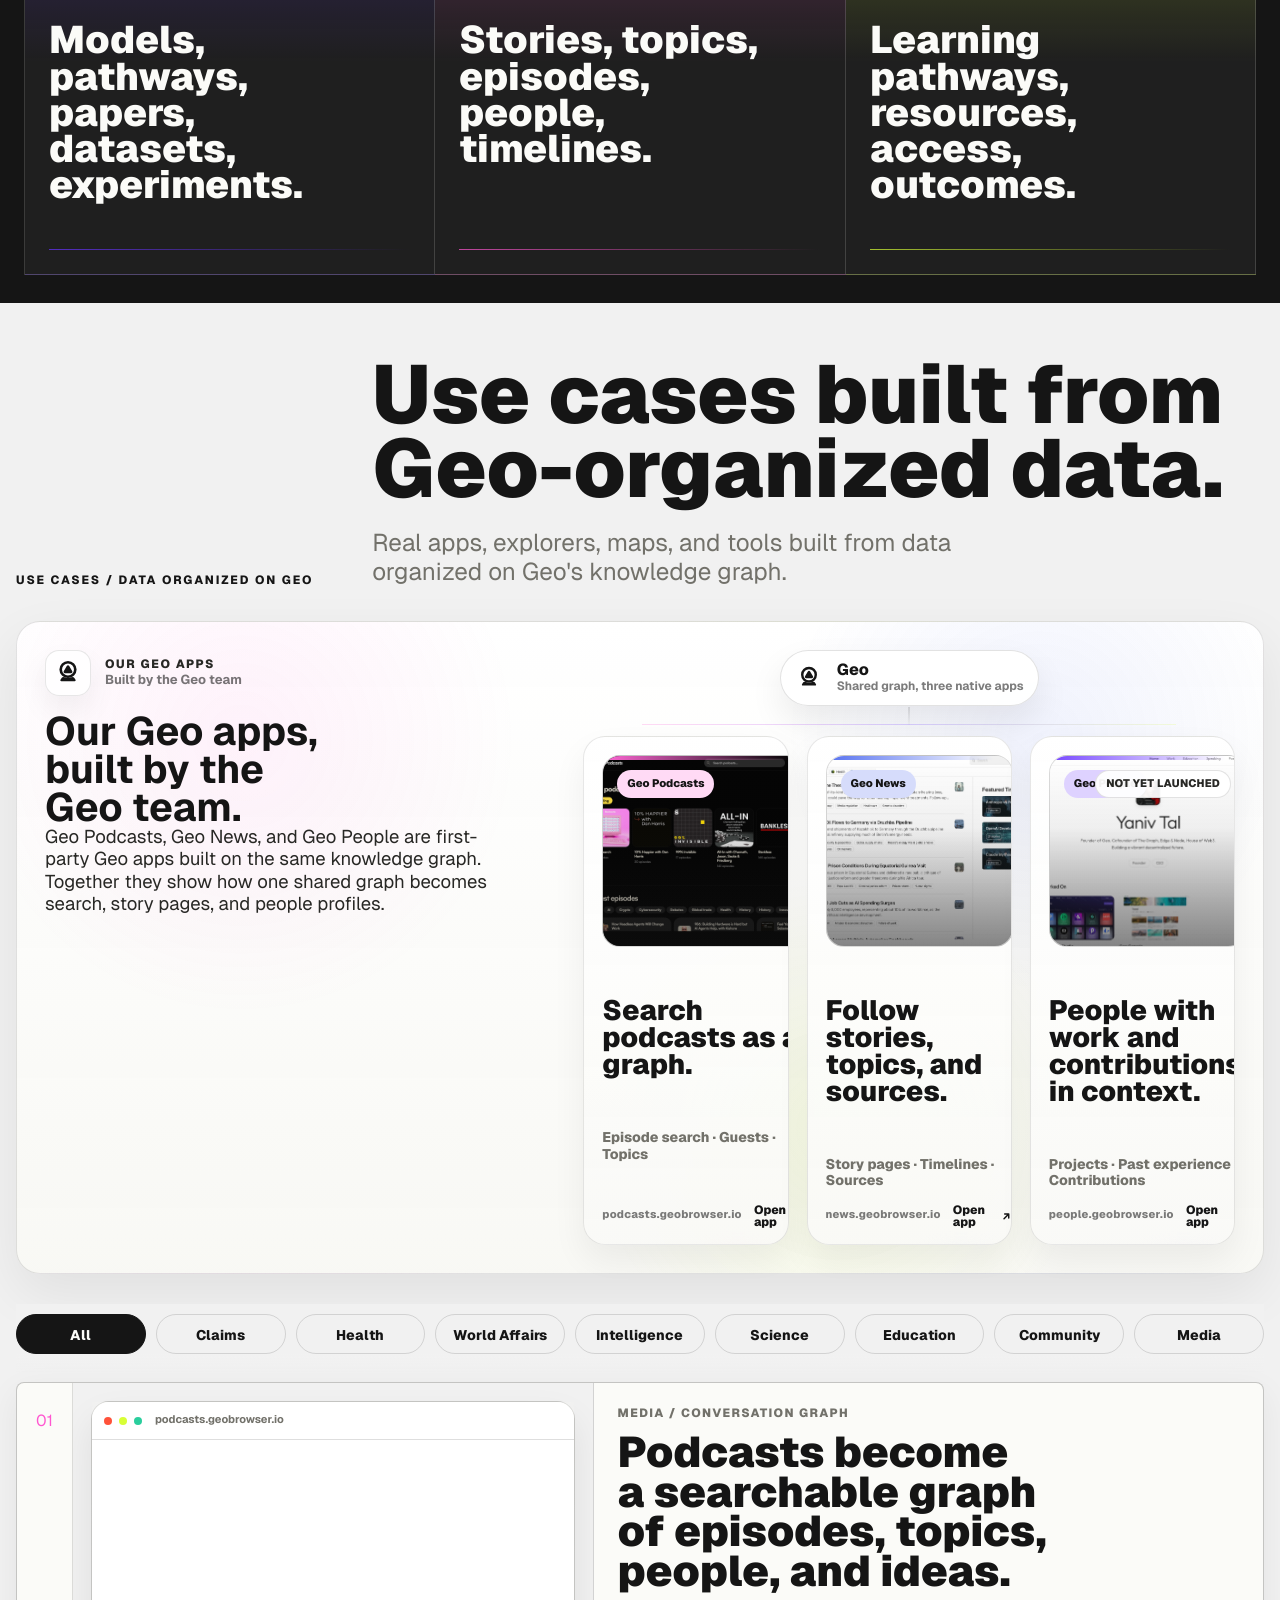
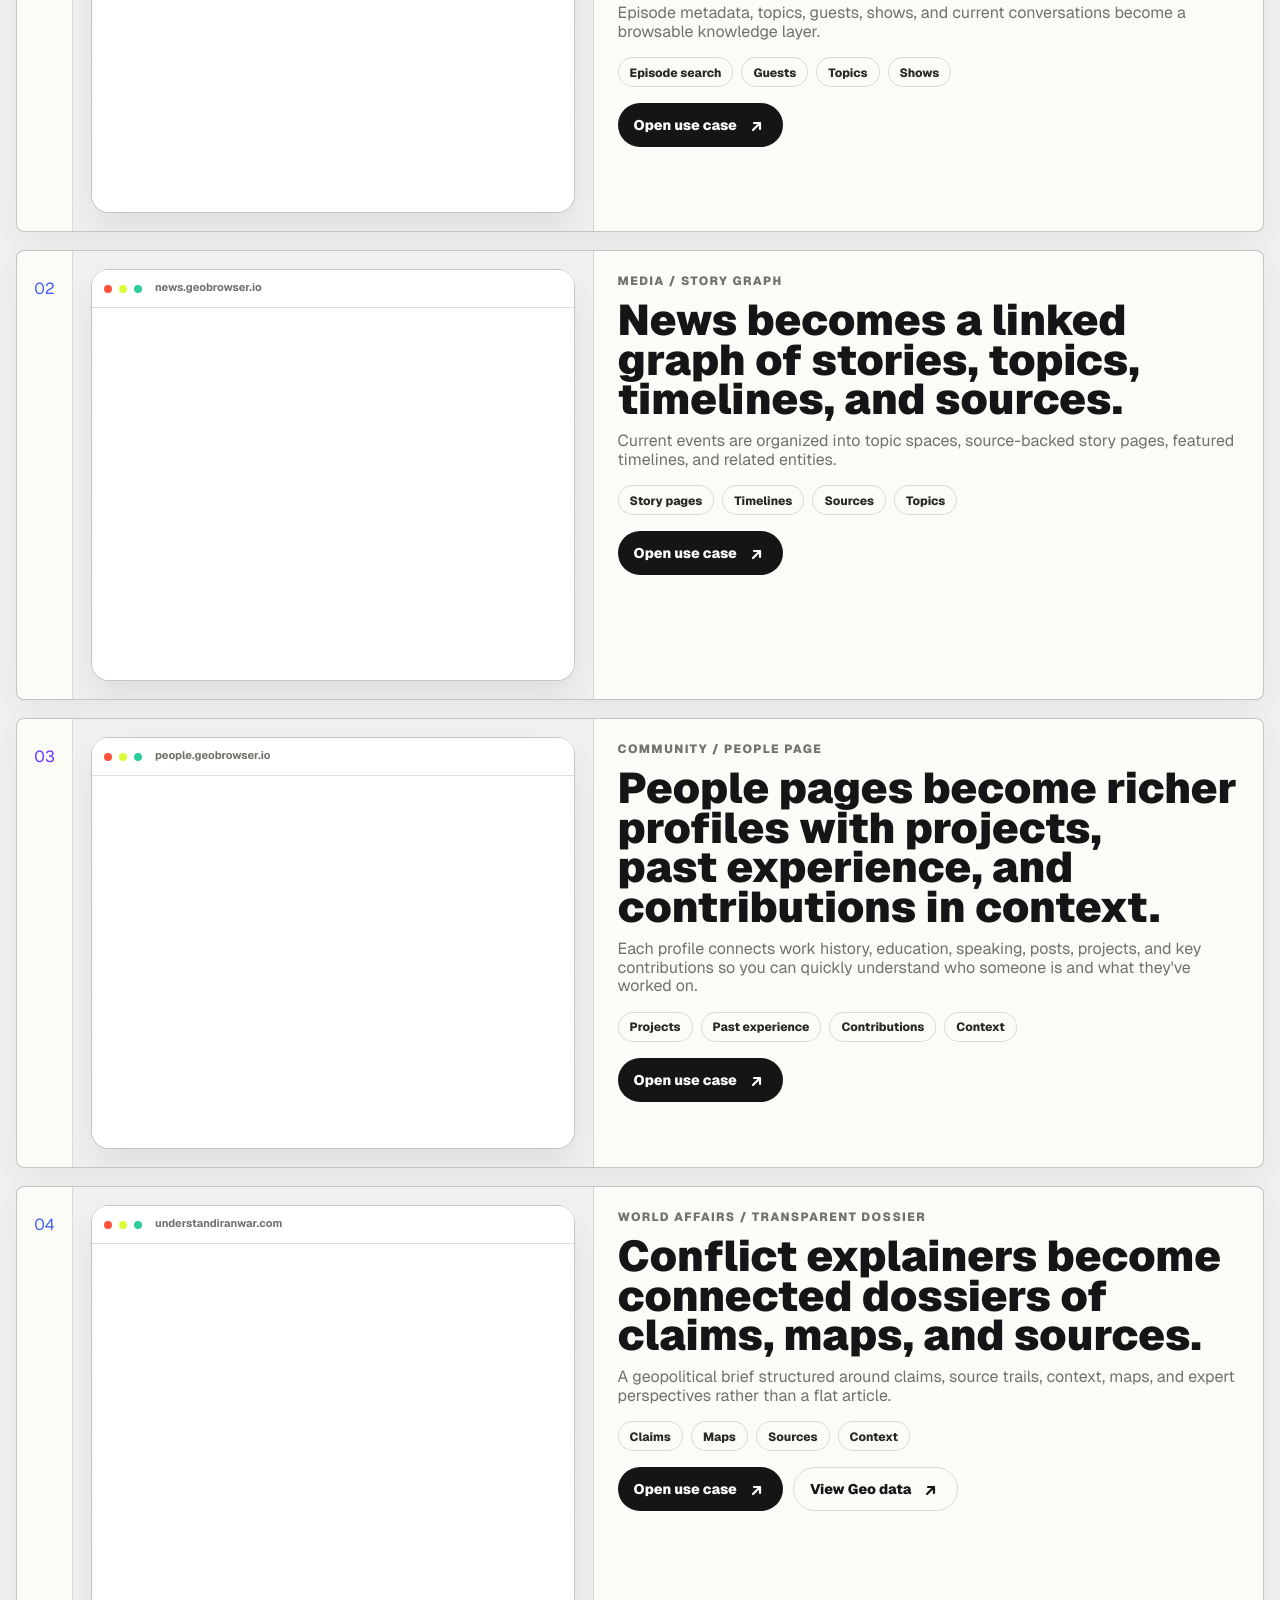
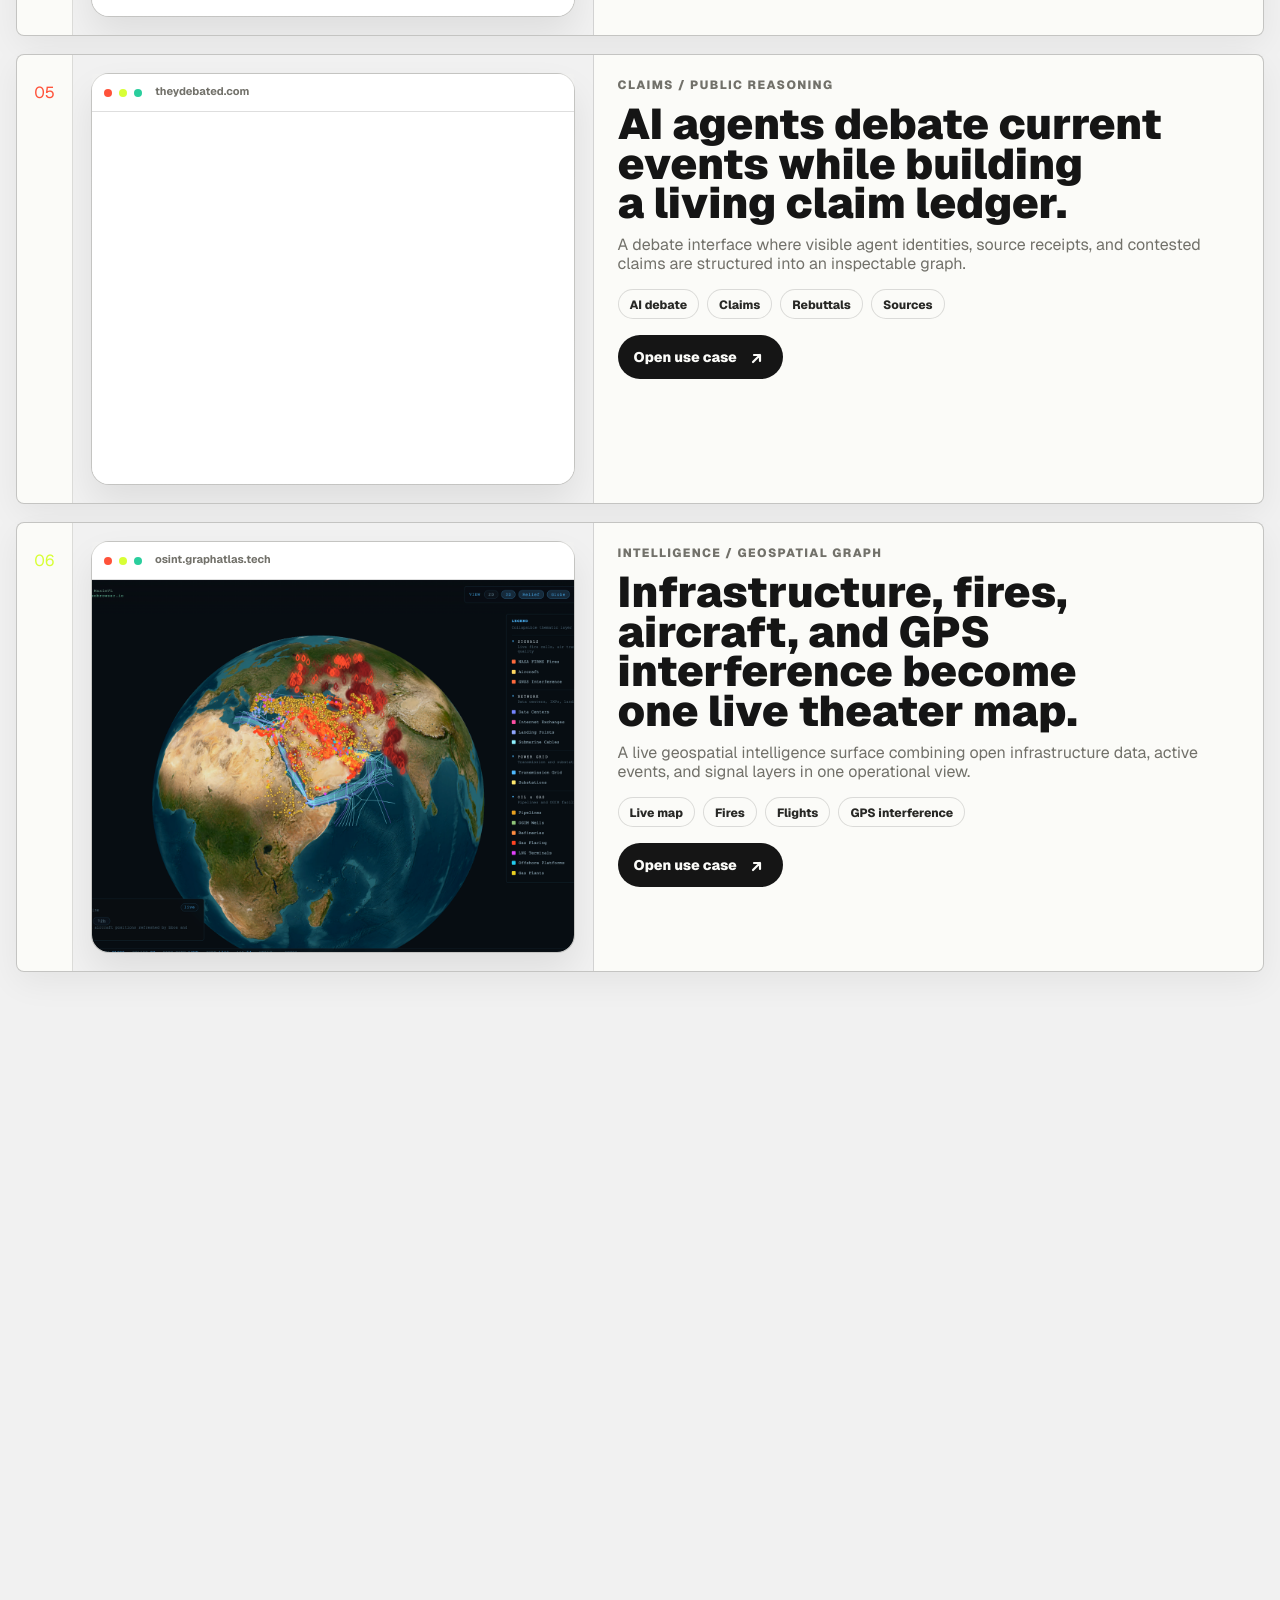
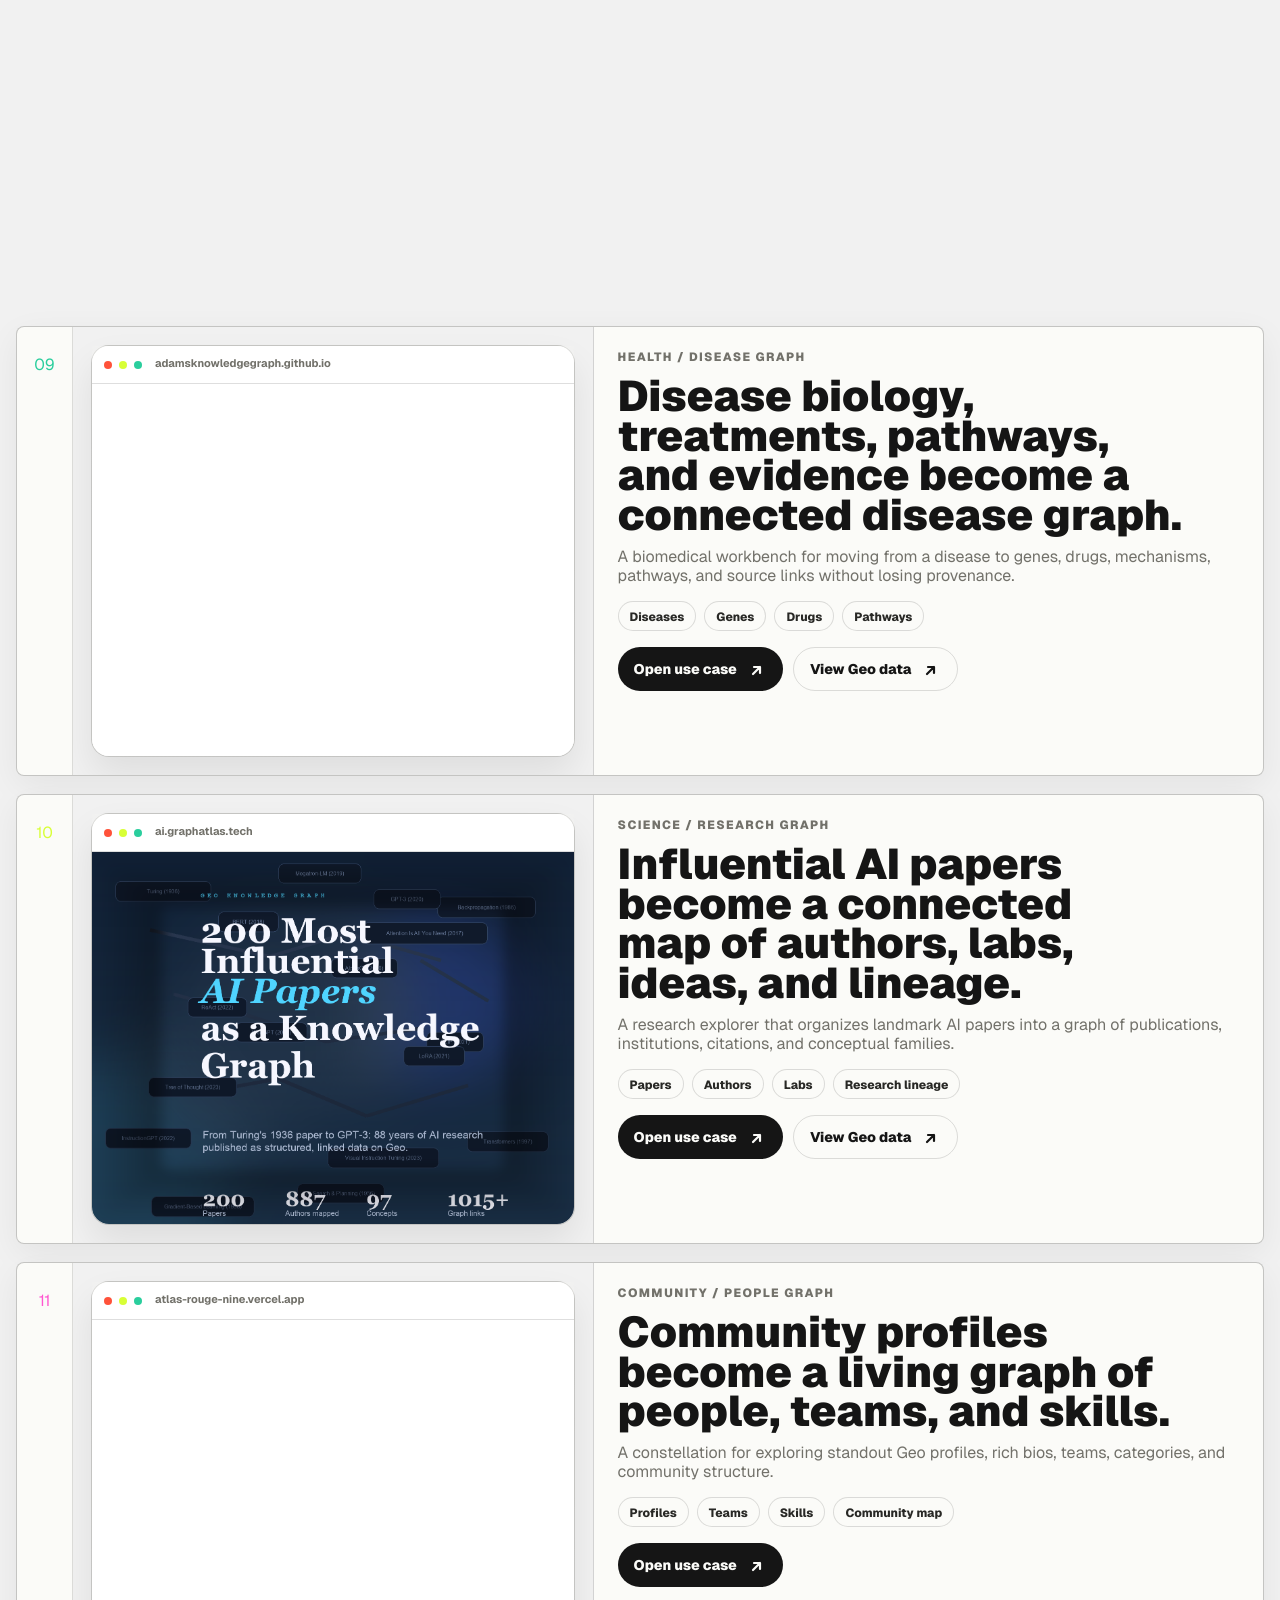
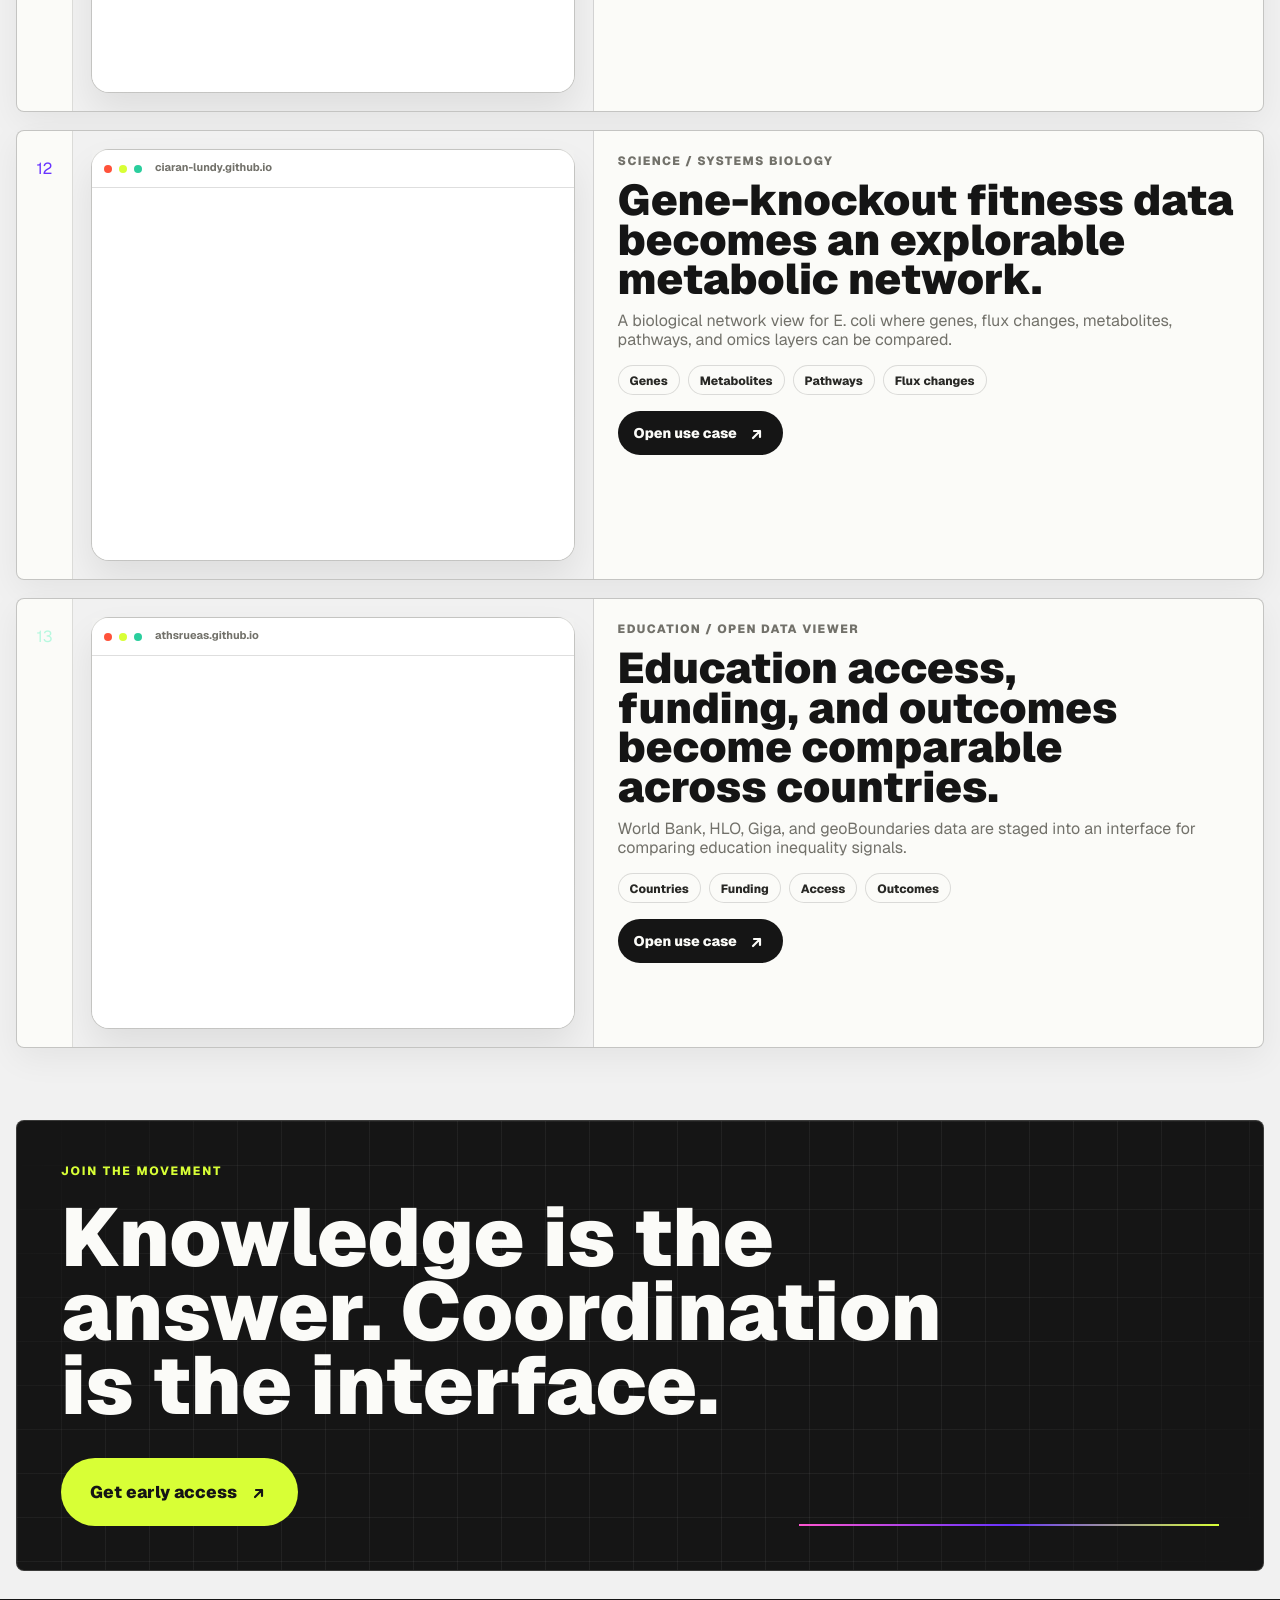
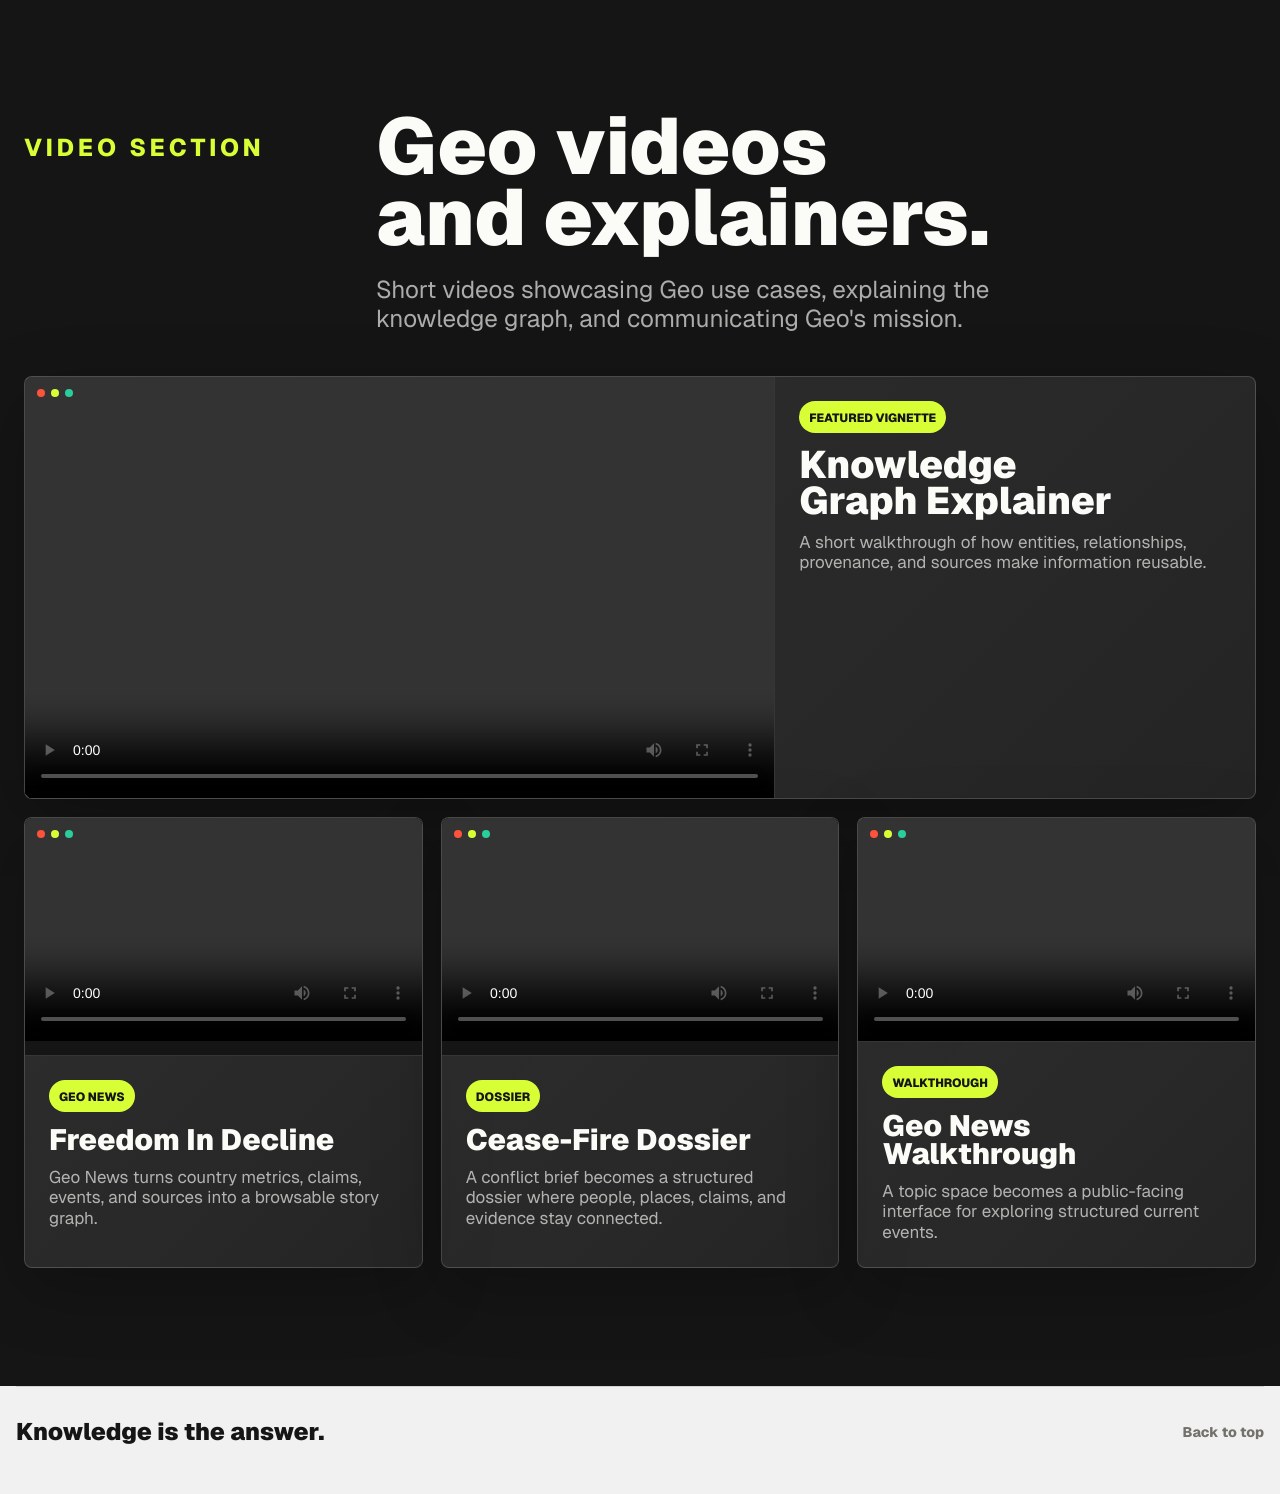
==== commit 3d0e4466: "Restore interactive graph journey" ====
--- a/index.html
+++ b/index.html
@@ -174,35 +174,30 @@
       <section class="graph-journey" aria-labelledby="graph-journey-title">
         <div class="graph-journey-sticky">
           <div class="graph-journey-copy">
-            <p class="kicker">One connected graph</p>
-            <h3 id="graph-journey-title">One graph can be traced, improved, and turned into useful apps.</h3>
-            <p class="graph-journey-intro">
-              People, companies, sources, claims, places, and topics can live in one shared
-              graph instead of being scattered across separate pages and databases.
-            </p>
-            <div class="journey-caption">
-              <span class="journey-caption-kicker">Entities + relationships</span>
-              <strong class="journey-caption-title">The cards are entities. The links between them are relationships.</strong>
+            <p class="journey-eyebrow">Scroll through the graph</p>
+            <div class="journey-caption" aria-live="polite">
+              <span class="journey-caption-kicker">Entities</span>
+              <strong class="journey-caption-title">Entities are the things in the graph.</strong>
               <p class="journey-caption-copy">
-                That structure gives every fact more context, makes provenance easier to follow,
-                and lets the same graph power many different interfaces.
+                People, companies, places, claims, sources, and topics become structured objects
+                you can keep connecting.
               </p>
             </div>
             <div class="graph-journey-steps" aria-label="How the graph becomes useful">
               <article class="journey-step is-active" data-step="0">
                 <span>01</span>
-                <strong>Trace</strong>
-                <p>See who said what, where it came from, and what it relates to.</p>
+                <strong>Entities</strong>
+                <p>People, topics, claims, sources, and places become reusable objects.</p>
               </article>
               <article class="journey-step" data-step="1">
                 <span>02</span>
-                <strong>Participate</strong>
-                <p>Add sources, challenge claims, and improve the graph together.</p>
+                <strong>Relationships</strong>
+                <p>Links show context: who said what, what it refers to, and how it is checked.</p>
               </article>
               <article class="journey-step" data-step="2">
                 <span>03</span>
-                <strong>Build</strong>
-                <p>Use the same graph to power timelines, profiles, search, and apps.</p>
+                <strong>Outputs</strong>
+                <p>The same graph can power timelines, dossiers, profiles, search, and apps.</p>
               </article>
             </div>
           </div>
--- a/styles.css
+++ b/styles.css
@@ -975,52 +975,44 @@
 
 .graph-journey {
   position: relative;
-  min-height: auto;
-  padding: 56px max(24px, calc((100vw - var(--content-max)) / 2)) 88px;
+  min-height: 250vh;
+  padding: 24px max(24px, calc((100vw - var(--content-max)) / 2)) 96px;
   background: var(--paper);
 }
 
 .graph-journey-sticky {
-  position: static;
+  position: sticky;
+  top: 94px;
   display: grid;
-  grid-template-columns: minmax(0, 1fr);
-  gap: 28px;
+  grid-template-columns: minmax(320px, 0.38fr) minmax(0, 1fr);
+  gap: clamp(28px, 3vw, 54px);
   align-items: start;
-  min-height: auto;
+  min-height: calc(100vh - 118px);
 }
 
 .graph-journey-copy {
   align-self: start;
-  max-width: none;
-  padding-top: 0;
-}
-
-.graph-journey-copy h3 {
-  margin-top: 18px;
-  font-size: clamp(42px, 5vw, 80px);
-  font-weight: 880;
-  line-height: 0.92;
-  text-wrap: balance;
-}
-
-.graph-journey-intro {
-  max-width: 920px;
-  margin-top: 20px;
-  color: var(--muted);
-  font-size: clamp(18px, 1.7vw, 24px);
-  line-height: 1.16;
+  padding-top: 18px;
+}
+
+.journey-eyebrow {
+  color: #718a00;
+  font-size: 11px;
+  font-weight: 850;
+  letter-spacing: 0.12em;
+  line-height: 1;
+  text-transform: uppercase;
 }
 
 .journey-caption {
-  max-width: min(620px, 100%);
-  margin-top: 22px;
+  margin-top: 16px;
   padding: 18px 20px 18px;
   border: 1px solid rgba(21, 21, 21, 0.12);
-  border-radius: 12px;
+  border-radius: 16px;
   background:
     linear-gradient(180deg, rgba(255, 255, 255, 0.88), rgba(255, 255, 255, 0.7)),
     rgba(255, 255, 255, 0.86);
-  box-shadow: 0 18px 44px rgba(0, 0, 0, 0.06);
+  box-shadow: 0 18px 38px rgba(0, 0, 0, 0.06);
 }
 
 .journey-caption-kicker {
@@ -1042,36 +1034,36 @@
   display: block;
   margin-top: 14px;
   color: var(--ink);
-  font-size: clamp(24px, 2.6vw, 34px);
+  font-size: clamp(26px, 2.2vw, 34px);
   font-weight: 850;
   line-height: 0.98;
   text-wrap: balance;
 }
 
 .journey-caption-copy {
-  max-width: 34ch;
+  max-width: 30ch;
   margin-top: 10px;
   color: var(--ink-soft);
-  font-size: 17px;
+  font-size: 16px;
   line-height: 1.18;
 }
 
 .graph-journey-steps {
   display: grid;
-  grid-template-columns: repeat(3, minmax(220px, 1fr));
-  gap: 16px;
-  margin-top: 24px;
+  grid-template-columns: 1fr;
+  gap: 10px;
+  margin-top: 16px;
 }
 
 .journey-step {
   position: relative;
-  min-height: 214px;
-  padding: 18px 18px 16px;
+  min-height: 0;
+  padding: 16px 16px 14px;
   border: 1px solid var(--line);
   border-radius: 8px;
-  background: rgba(255, 255, 255, 0.9);
-  opacity: 1;
-  transform: none;
+  background: rgba(255, 255, 255, 0.58);
+  opacity: 0.48;
+  transform: translateY(0) scale(0.99);
   transition:
     opacity 220ms ease,
     transform 220ms ease,
@@ -1089,8 +1081,8 @@
   border-radius: 8px 8px 0 0;
   background: linear-gradient(90deg, var(--pink), var(--purple), var(--yellow));
   content: "";
-  opacity: 0.58;
-  transform: scaleX(1);
+  opacity: 0.18;
+  transform: scaleX(0.24);
   transform-origin: left center;
   transition:
     opacity 220ms ease,
@@ -1106,110 +1098,12 @@
   border-radius: 999px;
   background: linear-gradient(90deg, var(--pink), var(--purple), var(--yellow));
   content: "";
-  opacity: 0.34;
-  transform: scaleX(1);
+  opacity: 0.12;
+  transform: scaleX(var(--step-progress, 0));
   transform-origin: left center;
   transition:
     opacity 220ms ease,
     transform 220ms ease;
-}
-
-.journey-step.is-complete {
-  border-color: rgba(21, 21, 21, 0.16);
-  background: rgba(255, 255, 255, 0.72);
-  opacity: 0.82;
-  transform: translateY(0);
-}
-
-.journey-step.is-complete::before {
-  opacity: 0.58;
-  transform: scaleX(1);
-}
-
-.journey-step.is-complete::after {
-  opacity: 0.34;
-}
-
-.journey-step.is-active {
-  border-color: var(--line-strong);
-  background: rgba(255, 255, 255, 0.95);
-  opacity: 1;
-  transform: translateY(-3px) scale(1);
-  box-shadow: 0 20px 44px rgba(0, 0, 0, 0.09);
-}
-
-.journey-step.is-active::before {
-  opacity: 1;
-  transform: scaleX(1);
-}
-
-.journey-step.is-active::after {
-  opacity: 0.8;
-}
-
-.graph-journey[data-static="true"] .journey-step {
-  opacity: 1;
-  transform: none;
-  background: rgba(255, 255, 255, 0.9);
-}
-
-.graph-journey[data-static="true"] {
-  min-height: auto;
-  padding-top: 56px;
-  padding-bottom: 88px;
-}
-
-.graph-journey[data-static="true"] .graph-journey-sticky {
-  position: static;
-  grid-template-columns: minmax(0, 1fr);
-  min-height: auto;
-}
-
-.graph-journey[data-static="true"] .graph-journey-copy {
-  max-width: none;
-  padding-top: 0;
-}
-
-.graph-journey[data-static="true"] .graph-journey-steps {
-  grid-template-columns: repeat(3, minmax(0, 1fr));
-  margin-top: 24px;
-}
-
-.graph-journey[data-static="true"] .journey-caption {
-  max-width: min(520px, 100%);
-}
-
-.graph-journey[data-static="true"] .graph-journey-visual {
-  display: none;
-}
-
-.graph-journey[data-static="true"] .journey-step::before {
-  opacity: 0.58;
-  transform: scaleX(1);
-}
-
-.graph-journey[data-static="true"] .journey-step::after {
-  opacity: 0.34;
-  transform: scaleX(1);
-}
-
-.graph-journey[data-static="true"] .journey-step strong {
-  color: var(--ink);
-  font-size: clamp(28px, 2.8vw, 36px);
-  line-height: 0.96;
-}
-
-.graph-journey[data-static="true"] .journey-step p {
-  color: var(--ink-soft);
-  max-width: 20ch;
-  font-size: 15px;
-  line-height: 1.18;
-}
-
-.graph-journey[data-static="true"] .journey-step {
-  min-height: 214px;
-  padding: 18px 18px 16px;
-  scroll-snap-align: start;
 }
 
 .journey-step span {
@@ -1222,28 +1116,73 @@
 .journey-step strong {
   display: block;
   margin-top: 12px;
-  color: var(--ink);
-  font-size: clamp(28px, 2.8vw, 36px);
+  color: rgba(21, 21, 21, 0.42);
+  font-size: clamp(24px, 1.8vw, 30px);
   font-weight: 880;
-  line-height: 0.94;
+  line-height: 0.96;
   transition: color 220ms ease;
 }
 
 .journey-step p {
-  max-width: 20ch;
+  max-width: none;
   margin-top: 10px;
-  color: var(--ink-soft);
-  font-size: 15px;
+  color: rgba(21, 21, 21, 0.52);
+  font-size: 14px;
   line-height: 1.18;
   transition: color 220ms ease;
 }
 
+.graph-journey-visual {
+  position: relative;
+  min-height: 720px;
+  overflow: hidden;
+  border: 1px solid rgba(21, 21, 21, 0.09);
+  border-radius: 18px;
+  background:
+    linear-gradient(180deg, rgba(255, 255, 255, 0.78), rgba(233, 231, 223, 0.62)),
+    var(--white);
+  box-shadow: 0 26px 90px rgba(0, 0, 0, 0.12);
+}
+
+.journey-step.is-complete {
+  border-color: rgba(21, 21, 21, 0.16);
+  background: rgba(255, 255, 255, 0.74);
+  opacity: 0.84;
+  transform: translateY(0);
+}
+
+.journey-step.is-complete::before {
+  opacity: 0.58;
+  transform: scaleX(1);
+}
+
+.journey-step.is-complete::after {
+  opacity: 0.34;
+}
+
 .journey-step.is-complete strong {
-  color: rgba(21, 21, 21, 0.74);
+  color: rgba(21, 21, 21, 0.78);
 }
 
 .journey-step.is-complete p {
-  color: rgba(21, 21, 21, 0.6);
+  color: rgba(21, 21, 21, 0.62);
+}
+
+.journey-step.is-active {
+  border-color: var(--line-strong);
+  background: rgba(255, 255, 255, 0.96);
+  opacity: 1;
+  transform: translateY(-4px) scale(1);
+  box-shadow: 0 20px 44px rgba(0, 0, 0, 0.09);
+}
+
+.journey-step.is-active::before {
+  opacity: 1;
+  transform: scaleX(1);
+}
+
+.journey-step.is-active::after {
+  opacity: 0.84;
 }
 
 .journey-step.is-active strong {
@@ -1254,8 +1193,53 @@
   color: var(--ink-soft);
 }
 
-.graph-journey-visual {
-  display: none;
+.graph-journey[data-static="true"] {
+  min-height: auto;
+  padding-top: 24px;
+  padding-bottom: 80px;
+}
+
+.graph-journey[data-static="true"] .graph-journey-sticky {
+  position: static;
+  grid-template-columns: 1fr;
+  min-height: auto;
+}
+
+.graph-journey[data-static="true"] .graph-journey-copy {
+  padding-top: 0;
+}
+
+.graph-journey[data-static="true"] .graph-journey-steps {
+  grid-template-columns: repeat(3, minmax(0, 1fr));
+  gap: 12px;
+  margin-top: 18px;
+}
+
+.graph-journey[data-static="true"] .journey-step {
+  min-height: 174px;
+  opacity: 1;
+  transform: none;
+  background: rgba(255, 255, 255, 0.9);
+}
+
+.graph-journey[data-static="true"] .journey-step::before {
+  opacity: 0.58;
+  transform: scaleX(1);
+}
+
+.graph-journey[data-static="true"] .journey-step::after {
+  opacity: 0.34;
+  transform: scaleX(1);
+}
+
+.graph-journey[data-static="true"] .journey-step strong {
+  color: var(--ink);
+  font-size: clamp(24px, 2.4vw, 30px);
+}
+
+.graph-journey[data-static="true"] .journey-step p {
+  color: var(--ink-soft);
+  font-size: 14px;
 }
 
 .journey-scene {
@@ -2014,8 +1998,11 @@
 }
 
 .geo-native-card {
+  --native-preview-scale: 1.02;
+  --native-preview-shift: 0px;
   position: relative;
   display: grid;
+  grid-template-rows: auto auto 1fr auto;
   gap: 14px;
   min-height: 308px;
   padding: 18px 18px 16px;
@@ -2068,7 +2055,7 @@
   position: relative;
   display: block;
   overflow: hidden;
-  aspect-ratio: 1.4 / 1;
+  height: clamp(188px, 15vw, 224px);
   border: 1px solid rgba(21, 21, 21, 0.08);
   border-radius: 18px;
   background:
@@ -2103,13 +2090,29 @@
   height: 100%;
   object-fit: cover;
   object-position: center top;
-  transform: scale(1);
+  transform: translateY(var(--native-preview-shift)) scale(var(--native-preview-scale));
+  transform-origin: center top;
   transition: transform 260ms ease;
 }
 
 .geo-native-card:hover .geo-native-card-media img,
 .geo-native-card:focus-visible .geo-native-card-media img {
-  transform: scale(1.04);
+  transform: translateY(var(--native-preview-shift)) scale(calc(var(--native-preview-scale) + 0.03));
+}
+
+.geo-native-card[data-native-app="geo-podcasts"] {
+  --native-preview-scale: 1.02;
+  --native-preview-shift: 0px;
+}
+
+.geo-native-card[data-native-app="geo-news"] {
+  --native-preview-scale: 1.08;
+  --native-preview-shift: -2px;
+}
+
+.geo-native-card[data-native-app="geo-people"] {
+  --native-preview-scale: 1.18;
+  --native-preview-shift: -4px;
 }
 
 .geo-native-card-label {
@@ -2858,6 +2861,7 @@
   }
 
   .graph-journey-steps {
+    grid-template-columns: repeat(3, minmax(0, 1fr));
     gap: 14px;
   }
 
@@ -3088,14 +3092,6 @@
     padding-bottom: 72px;
   }
 
-  .graph-journey-copy h3 {
-    font-size: clamp(34px, 9vw, 48px);
-  }
-
-  .graph-journey-intro {
-    font-size: 18px;
-  }
-
   .journey-caption {
     padding: 16px;
   }
@@ -3132,7 +3128,7 @@
   }
 
   .journey-step strong {
-    font-size: clamp(24px, 7vw, 32px);
+    font-size: clamp(22px, 7vw, 30px);
   }
 
   .journey-step p {
@@ -3231,7 +3227,7 @@
   }
 
   .geo-native-card-media {
-    aspect-ratio: 1.55 / 1;
+    height: 192px;
     border-radius: 16px;
   }
 
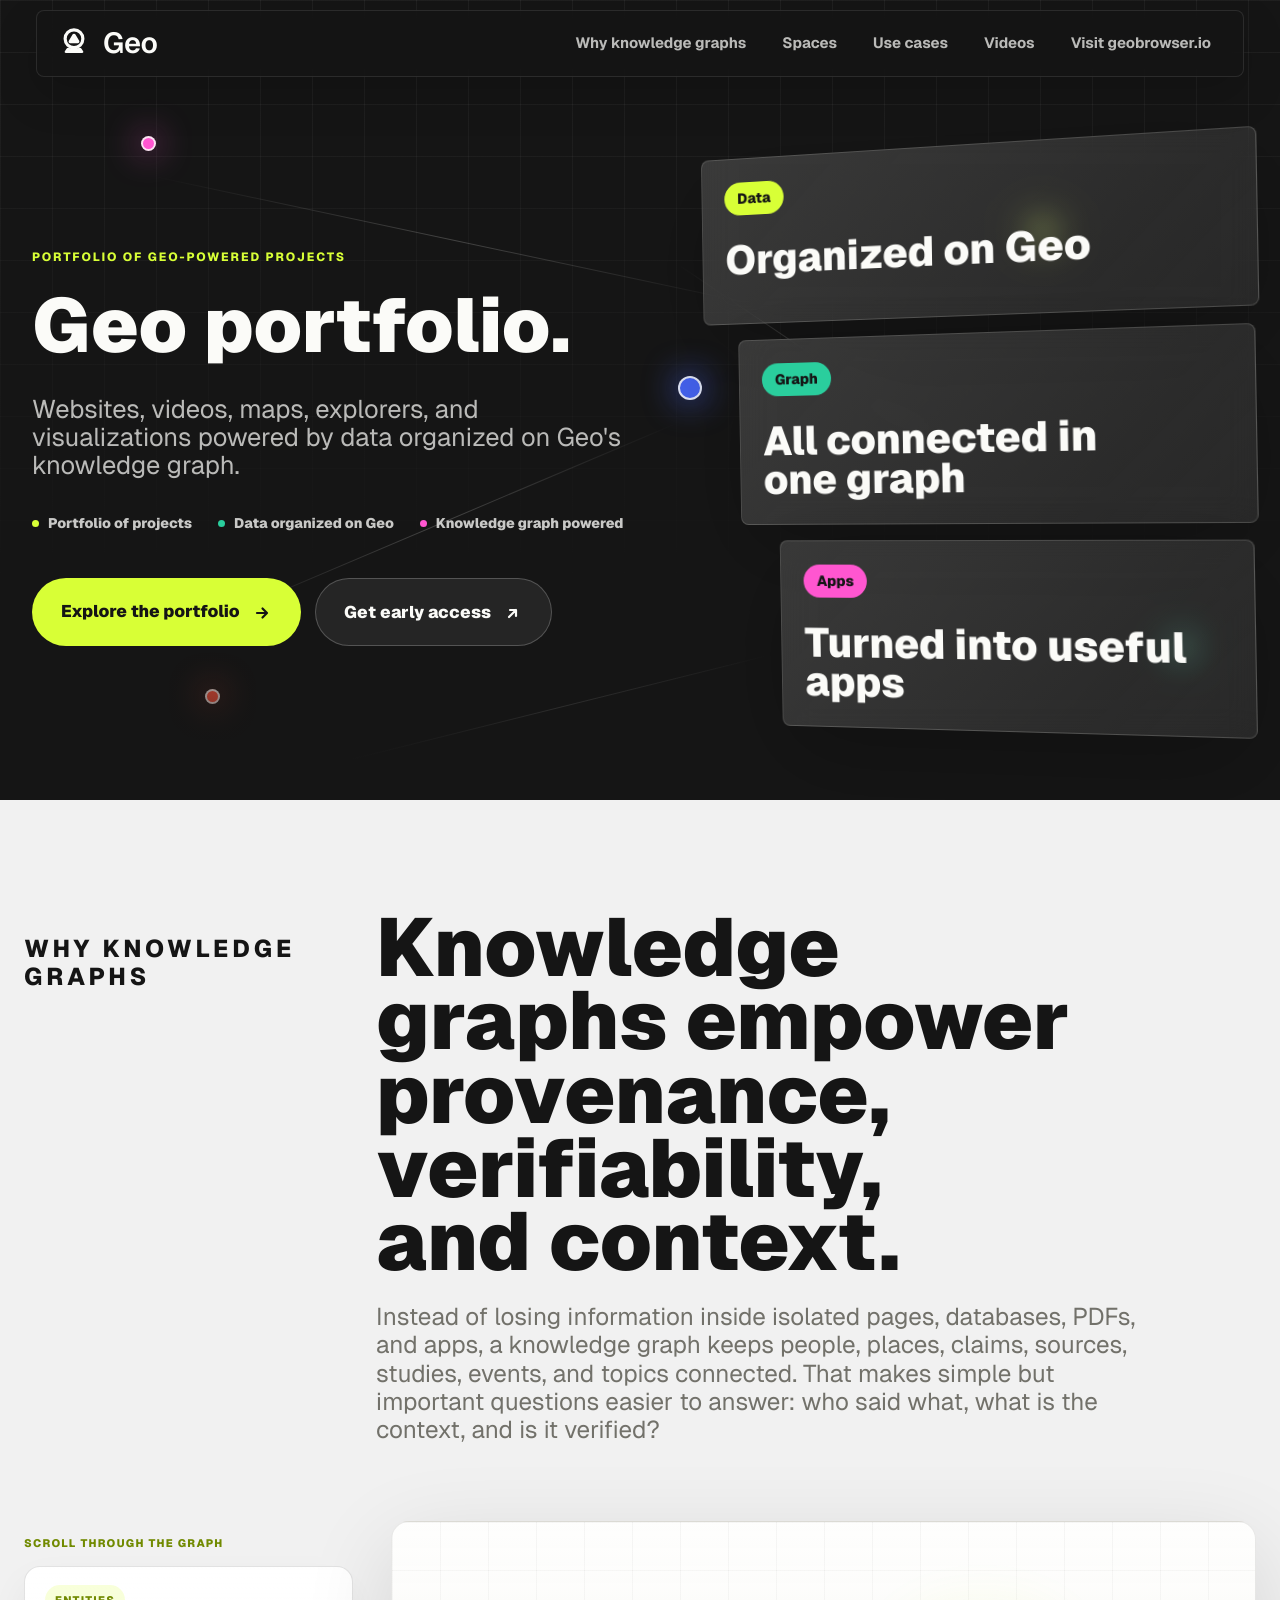
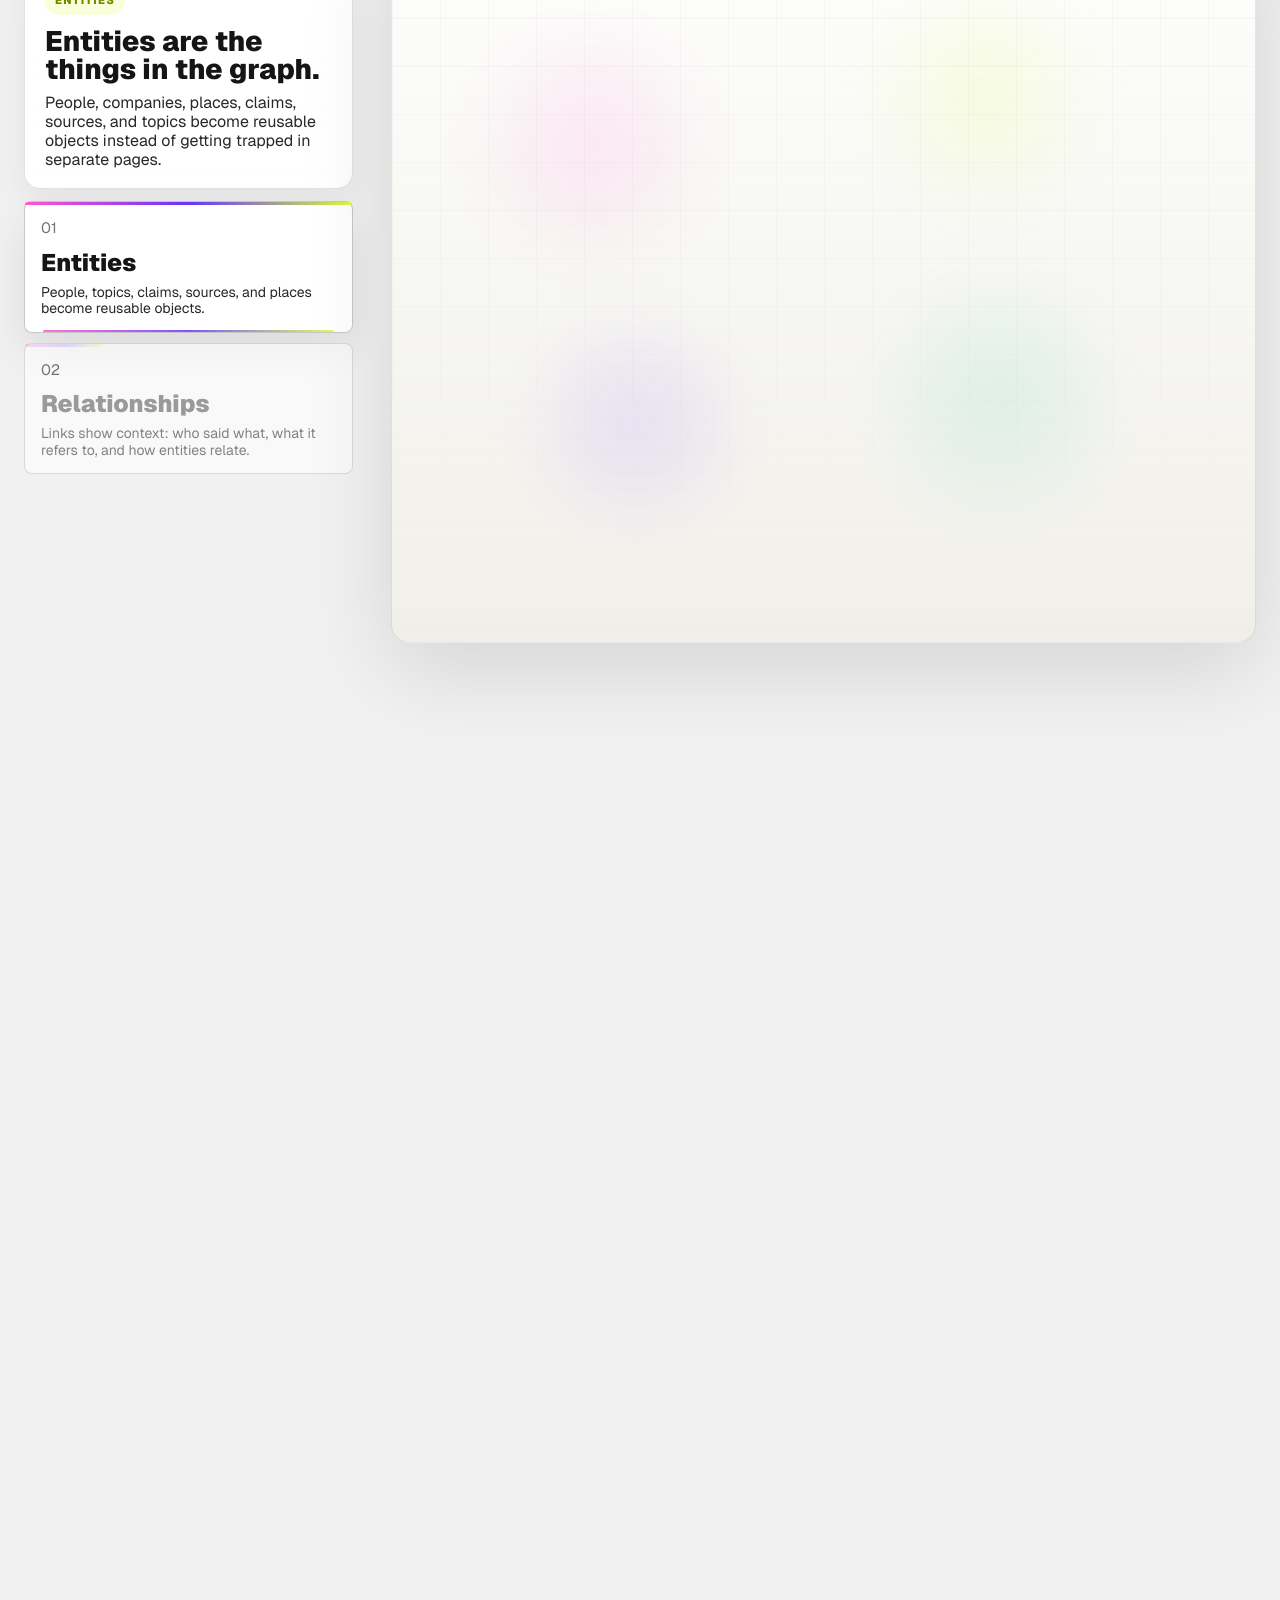
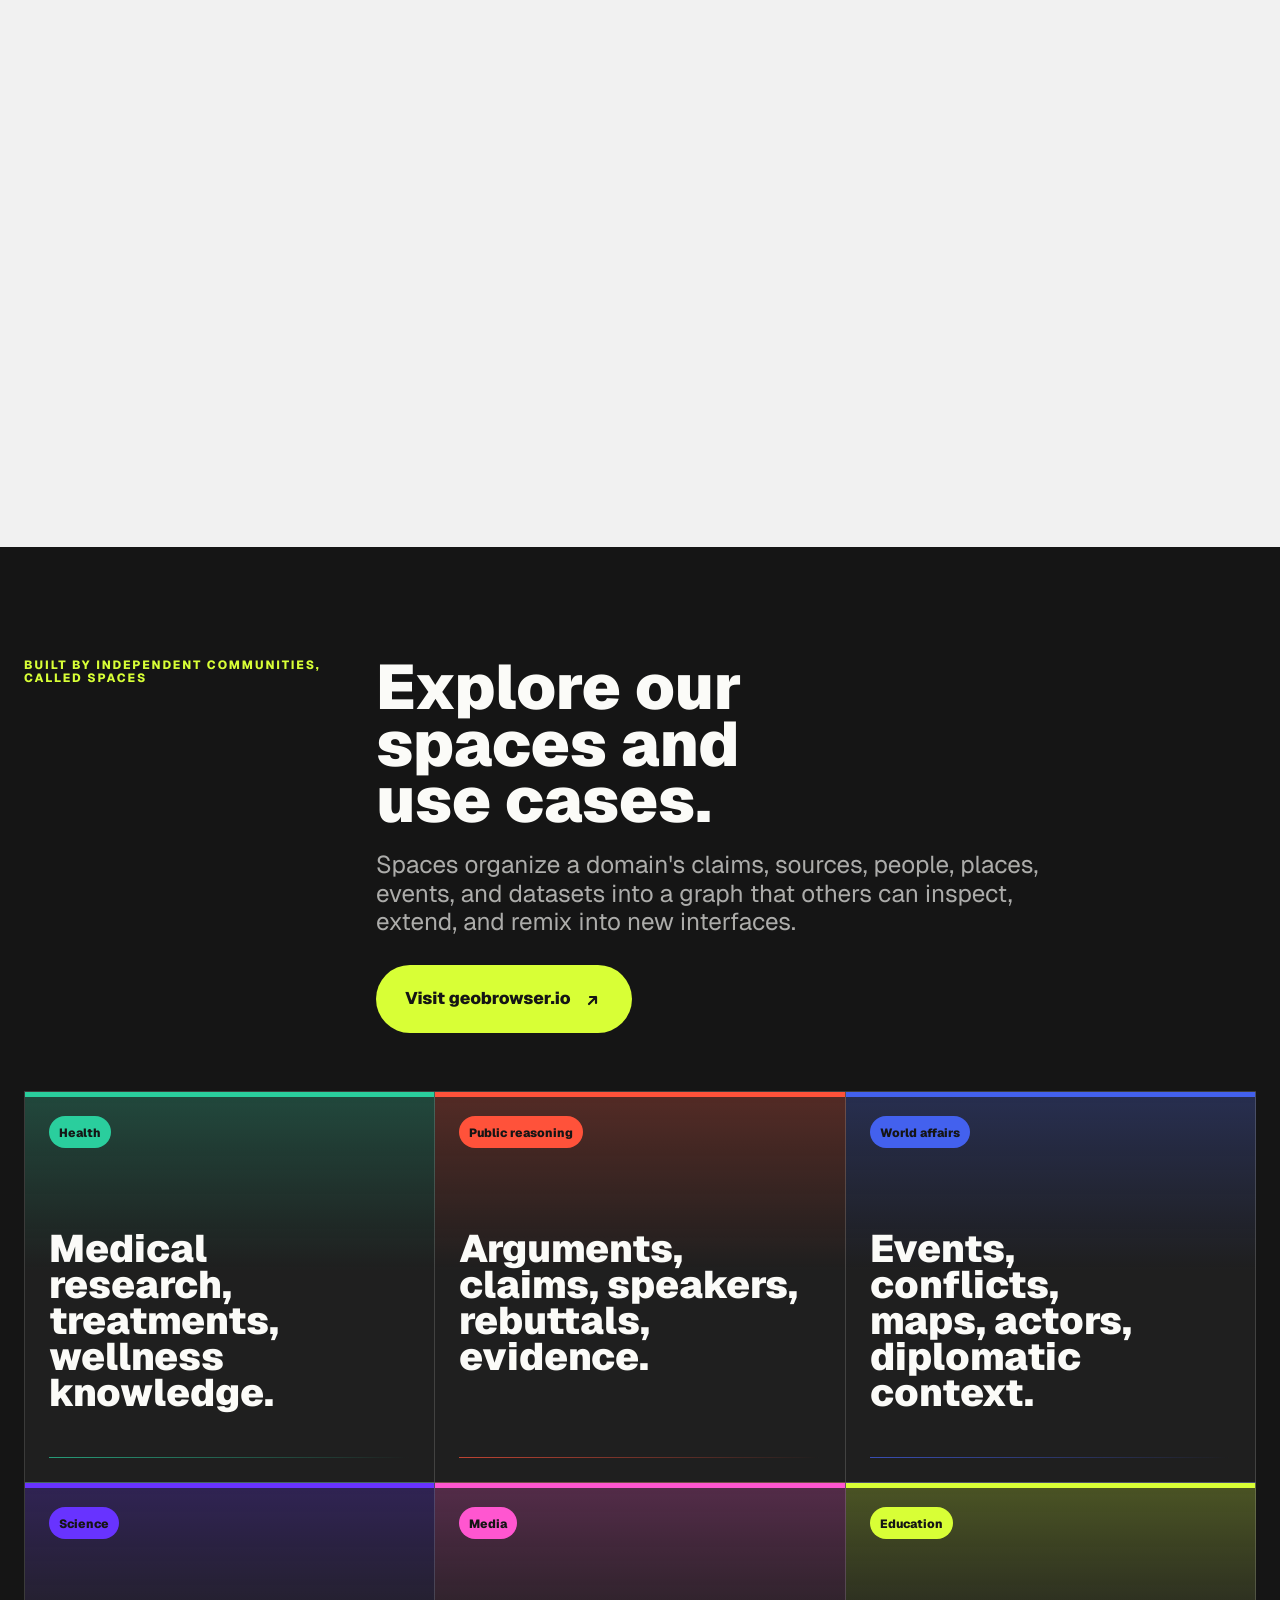
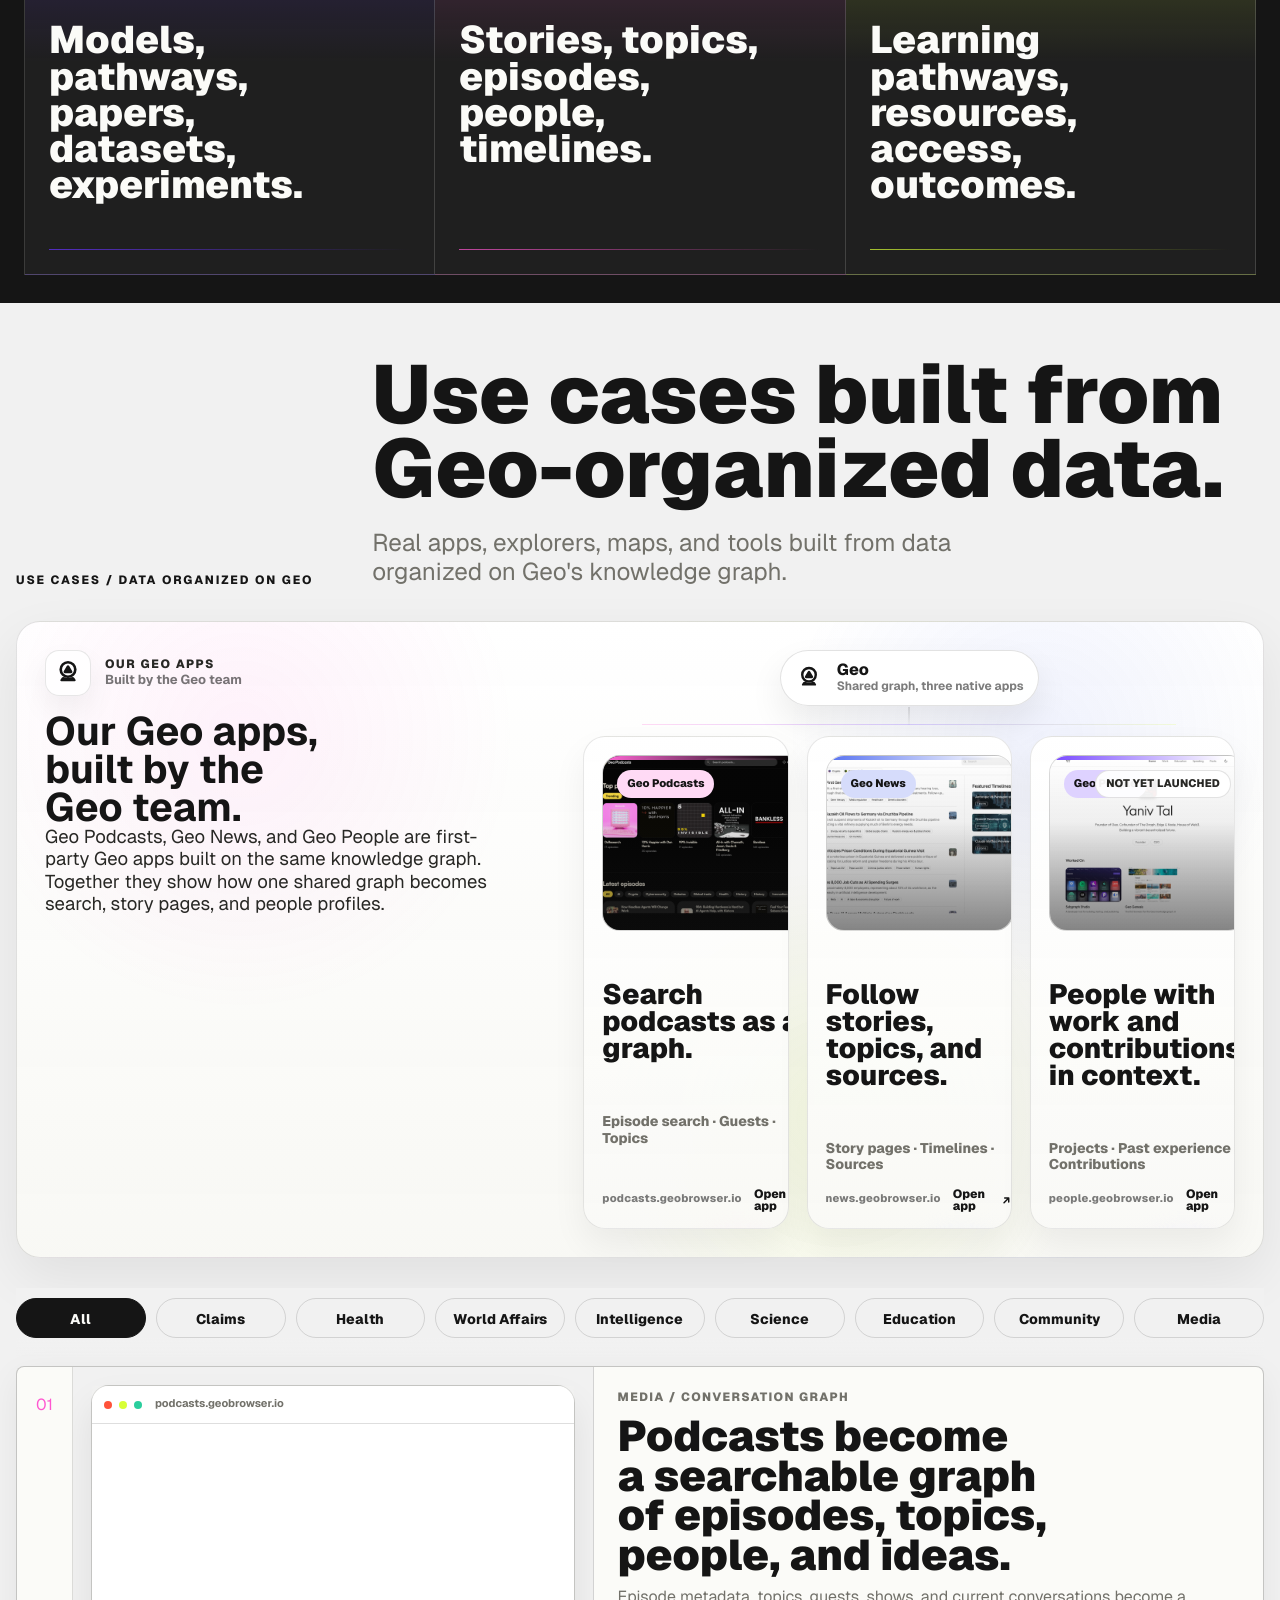
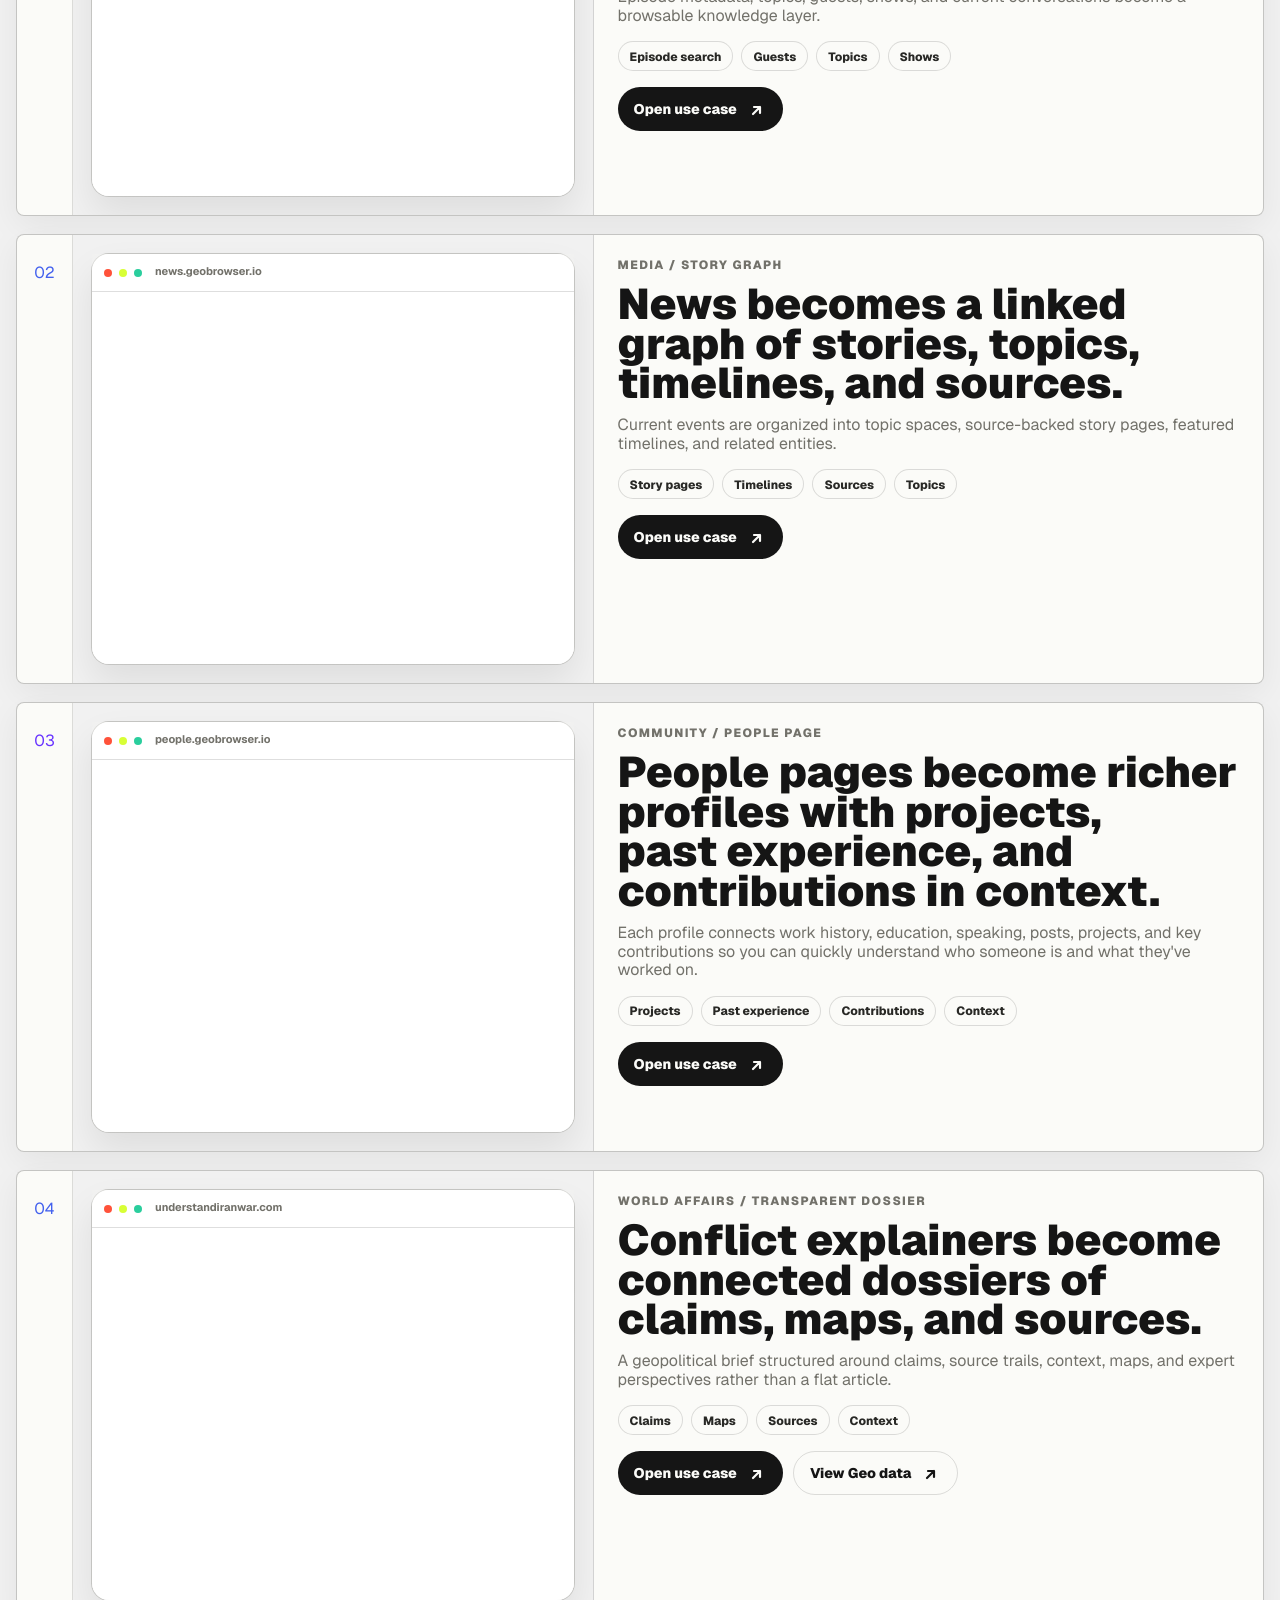
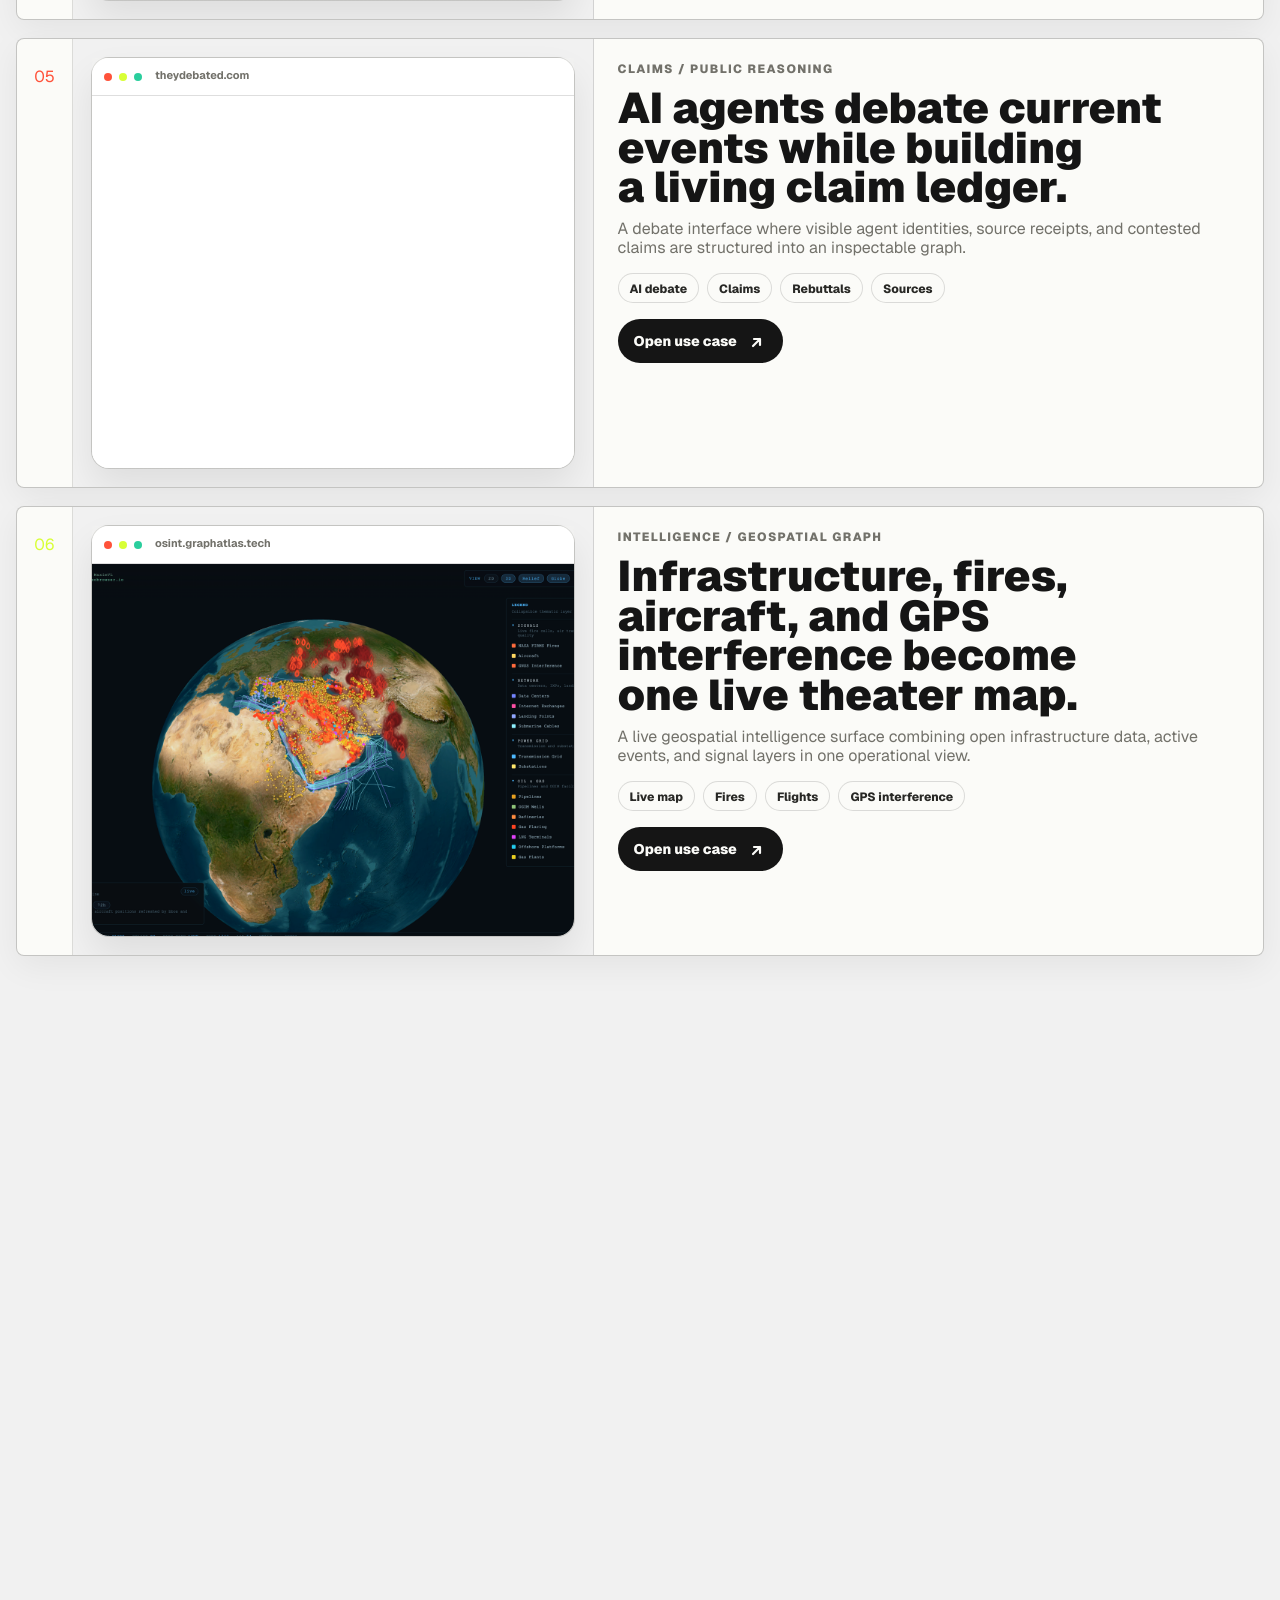
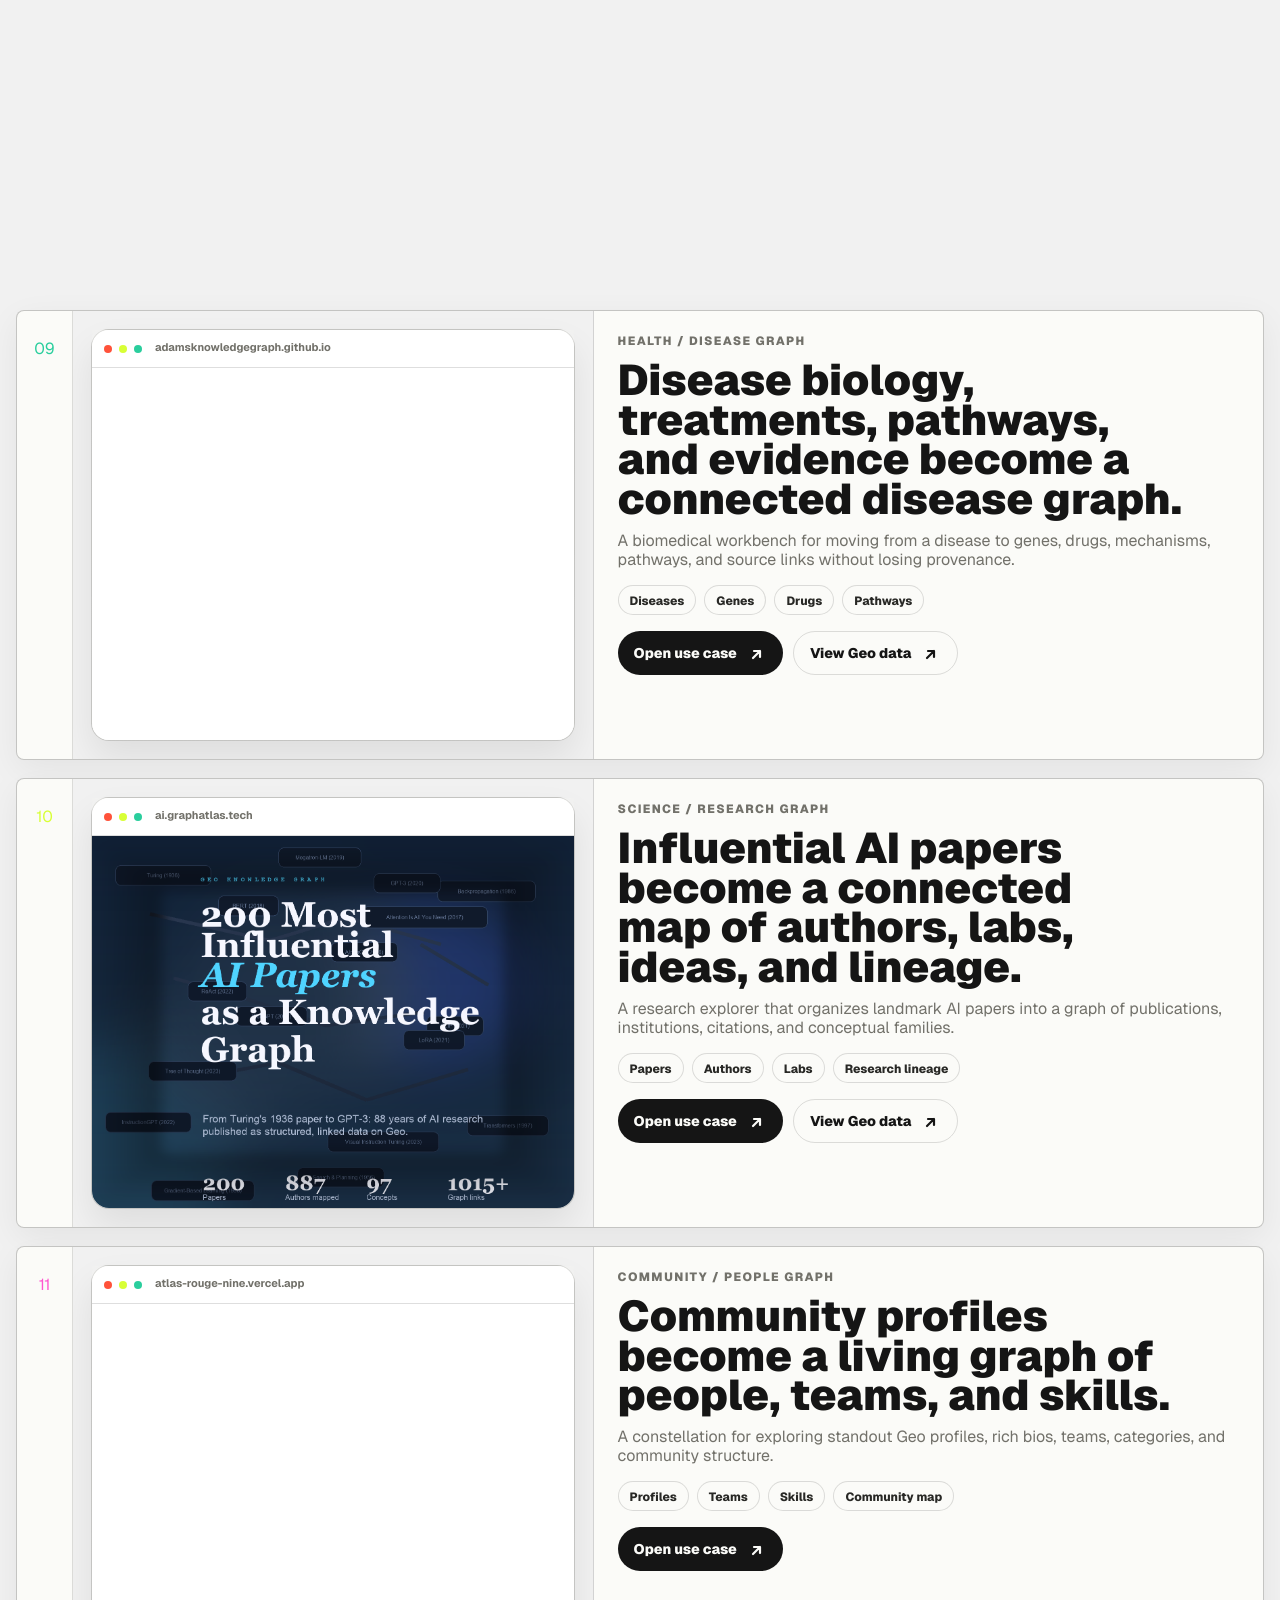
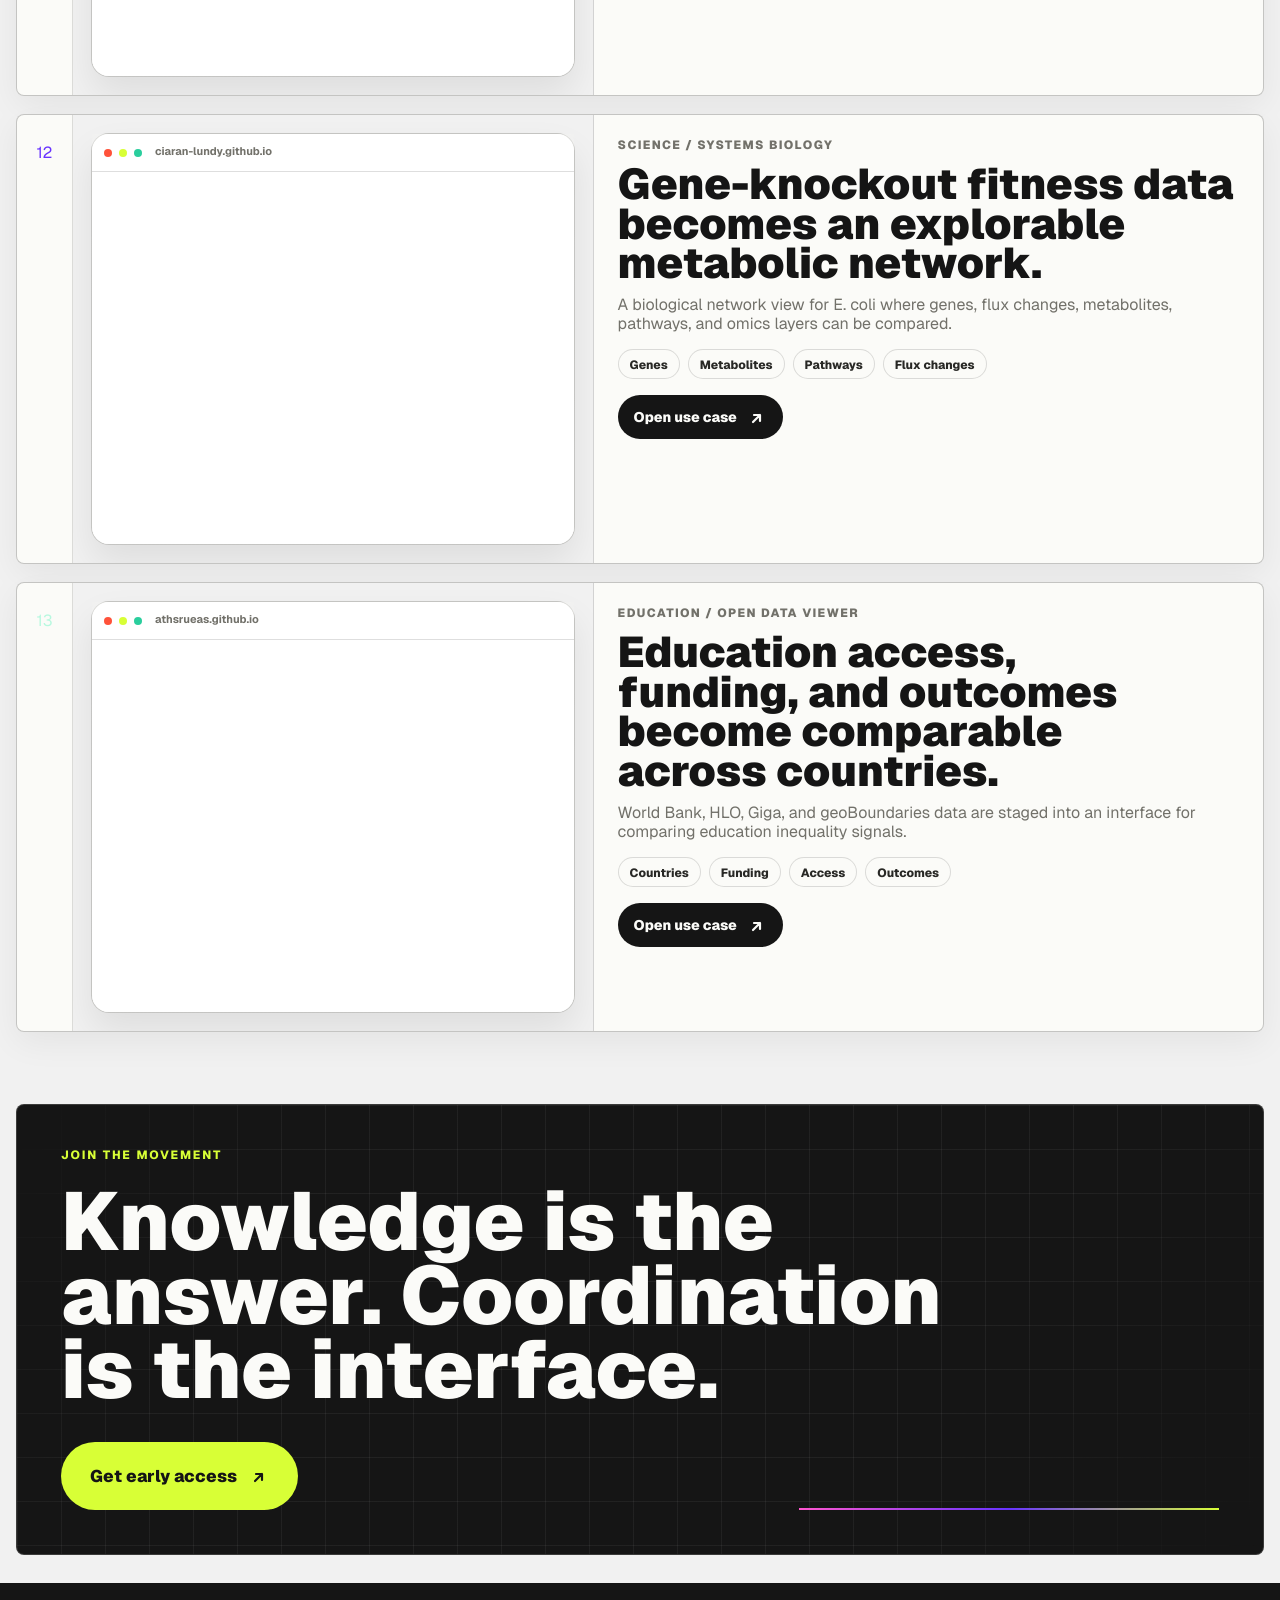
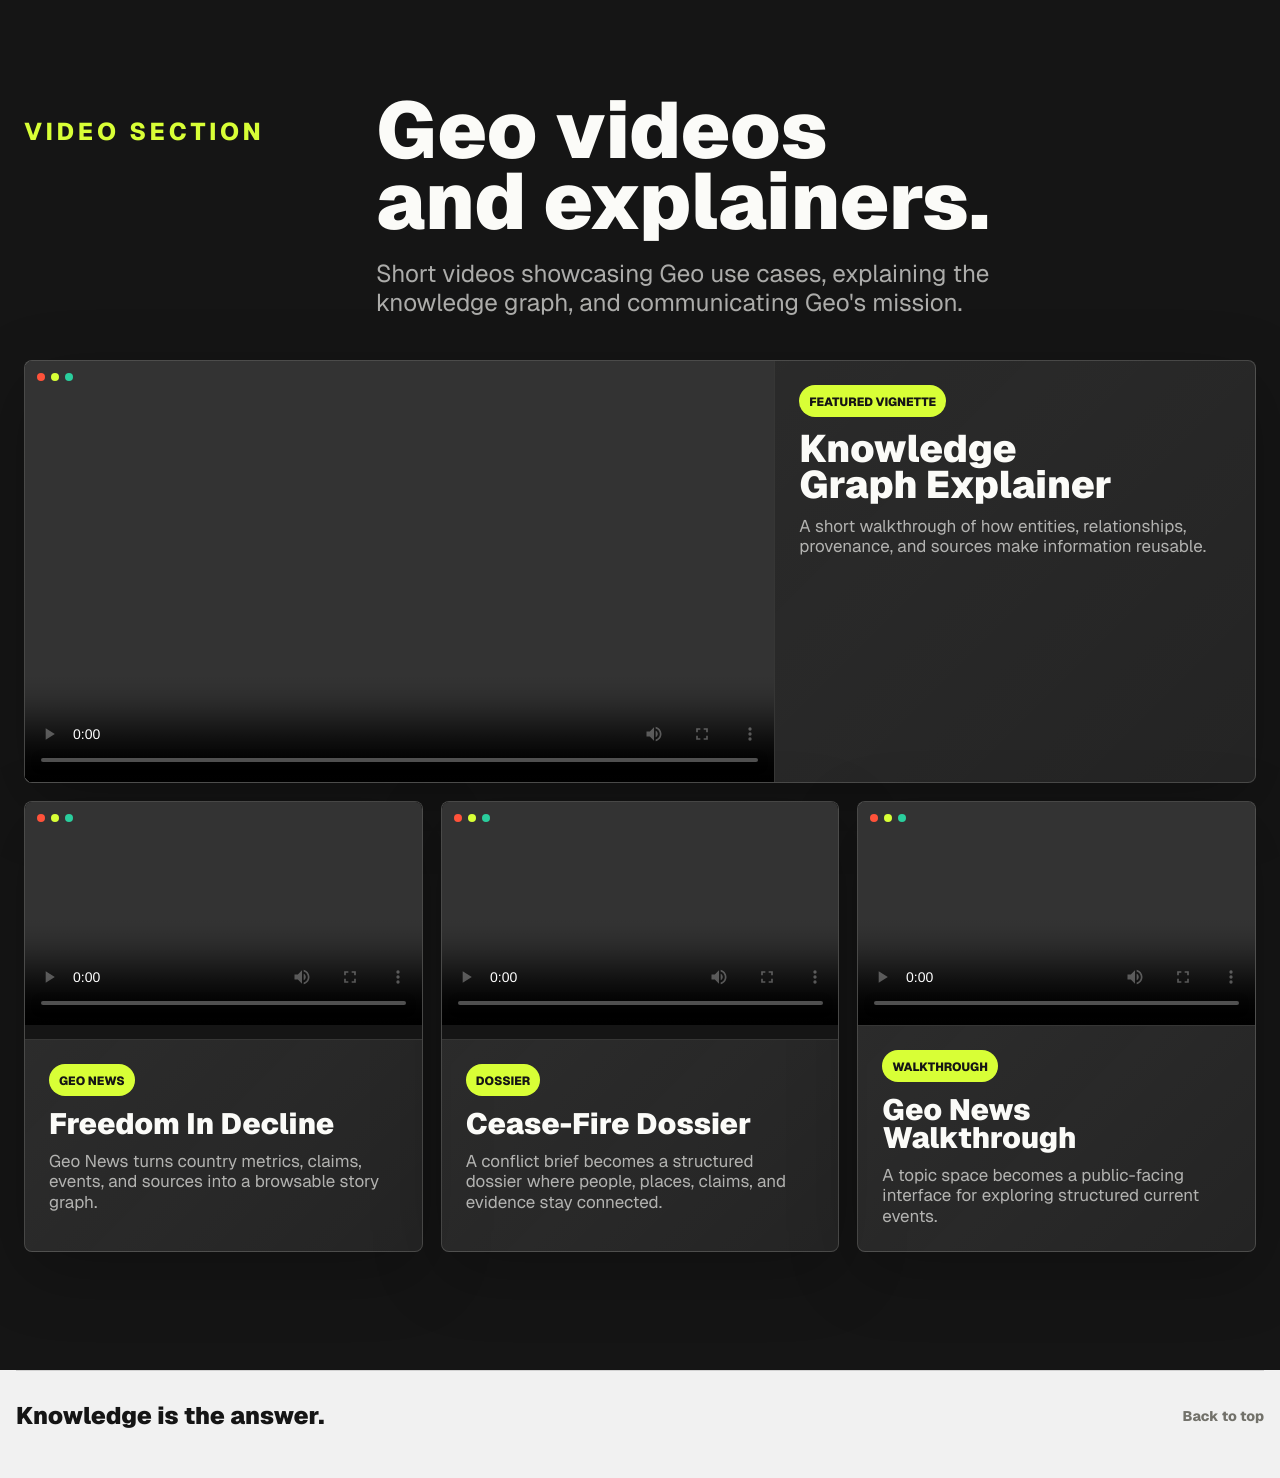
==== commit 8156ce0d: "Simplify graph journey to core relationship scene" ====
--- a/index.html
+++ b/index.html
@@ -192,12 +192,7 @@
               <article class="journey-step" data-step="1">
                 <span>02</span>
                 <strong>Relationships</strong>
-                <p>Links show context: who said what, what it refers to, and how it is checked.</p>
-              </article>
-              <article class="journey-step" data-step="2">
-                <span>03</span>
-                <strong>Outputs</strong>
-                <p>The same graph can power timelines, dossiers, profiles, search, and apps.</p>
+                <p>Links show context: who said what, what it refers to, and how entities relate.</p>
               </article>
             </div>
           </div>
@@ -220,24 +215,6 @@
                 <div class="journey-edge" data-stage="0" data-from="place" data-to="company" data-appear="0.34" data-full="0.4">
                   <span>Based in</span>
                 </div>
-                <div class="journey-edge" data-stage="1" data-from="editor" data-to="claim" data-appear="0.5" data-full="0.56">
-                  <span>Adds note</span>
-                </div>
-                <div class="journey-edge" data-stage="1" data-from="editor" data-to="source" data-appear="0.56" data-full="0.62">
-                  <span>Links source</span>
-                </div>
-                <div class="journey-edge" data-stage="1" data-from="verification" data-to="claim" data-appear="0.6" data-full="0.66">
-                  <span>Cross-checks</span>
-                </div>
-                <div class="journey-edge" data-stage="2" data-from="company" data-to="app-profile" data-appear="0.76" data-full="0.82">
-                  <span>Powers profile</span>
-                </div>
-                <div class="journey-edge" data-stage="2" data-from="claim" data-to="app-timeline" data-appear="0.84" data-full="0.9">
-                  <span>Powers timeline</span>
-                </div>
-                <div class="journey-edge" data-stage="2" data-from="topic" data-to="app-search" data-appear="0.9" data-full="0.96">
-                  <span>Powers search</span>
-                </div>
               </div>
 
               <article class="journey-node journey-node-card tone-yellow journey-node-topic" data-node="topic">
@@ -286,46 +263,6 @@
                   <span class="journey-node-type">Place</span>
                 </div>
                 <strong>New York City</strong>
-              </article>
-
-              <article class="journey-node journey-node-card tone-pink journey-node-editor" data-node="editor">
-                <div class="journey-node-head">
-                  <span class="journey-node-mark">E</span>
-                  <span class="journey-node-type">Community</span>
-                </div>
-                <strong>Editor adds note</strong>
-              </article>
-
-              <article class="journey-node journey-node-card tone-neutral journey-node-verification" data-node="verification">
-                <div class="journey-node-head">
-                  <span class="journey-node-mark">V</span>
-                  <span class="journey-node-type">Verification</span>
-                </div>
-                <strong>Cross-checked with 3 sources</strong>
-              </article>
-
-              <article class="journey-node journey-node-card tone-yellow journey-node-app" data-node="app-profile">
-                <div class="journey-node-head">
-                  <span class="journey-node-mark">A</span>
-                  <span class="journey-node-type">App</span>
-                </div>
-                <strong>Profile page</strong>
-              </article>
-
-              <article class="journey-node journey-node-card tone-green journey-node-app" data-node="app-timeline">
-                <div class="journey-node-head">
-                  <span class="journey-node-mark">A</span>
-                  <span class="journey-node-type">App</span>
-                </div>
-                <strong>Timeline</strong>
-              </article>
-
-              <article class="journey-node journey-node-card tone-blue journey-node-app" data-node="app-search">
-                <div class="journey-node-head">
-                  <span class="journey-node-mark">A</span>
-                  <span class="journey-node-type">App</span>
-                </div>
-                <strong>Search</strong>
               </article>
             </div>
           </div>
--- a/styles.css
+++ b/styles.css
@@ -1998,7 +1998,7 @@
 }
 
 .geo-native-card {
-  --native-preview-scale: 1.02;
+  --native-preview-scale: 1;
   --native-preview-shift: 0px;
   position: relative;
   display: grid;
@@ -2055,7 +2055,7 @@
   position: relative;
   display: block;
   overflow: hidden;
-  height: clamp(188px, 15vw, 224px);
+  height: clamp(176px, 12vw, 198px);
   border: 1px solid rgba(21, 21, 21, 0.08);
   border-radius: 18px;
   background:
@@ -2097,22 +2097,22 @@
 
 .geo-native-card:hover .geo-native-card-media img,
 .geo-native-card:focus-visible .geo-native-card-media img {
-  transform: translateY(var(--native-preview-shift)) scale(calc(var(--native-preview-scale) + 0.03));
+  transform: translateY(var(--native-preview-shift)) scale(calc(var(--native-preview-scale) + 0.015));
 }
 
 .geo-native-card[data-native-app="geo-podcasts"] {
-  --native-preview-scale: 1.02;
+  --native-preview-scale: 1;
   --native-preview-shift: 0px;
 }
 
 .geo-native-card[data-native-app="geo-news"] {
-  --native-preview-scale: 1.08;
-  --native-preview-shift: -2px;
+  --native-preview-scale: 1;
+  --native-preview-shift: 0px;
 }
 
 .geo-native-card[data-native-app="geo-people"] {
-  --native-preview-scale: 1.18;
-  --native-preview-shift: -4px;
+  --native-preview-scale: 1;
+  --native-preview-shift: 0px;
 }
 
 .geo-native-card-label {
@@ -2861,7 +2861,7 @@
   }
 
   .graph-journey-steps {
-    grid-template-columns: repeat(3, minmax(0, 1fr));
+    grid-template-columns: repeat(2, minmax(0, 1fr));
     gap: 14px;
   }
 
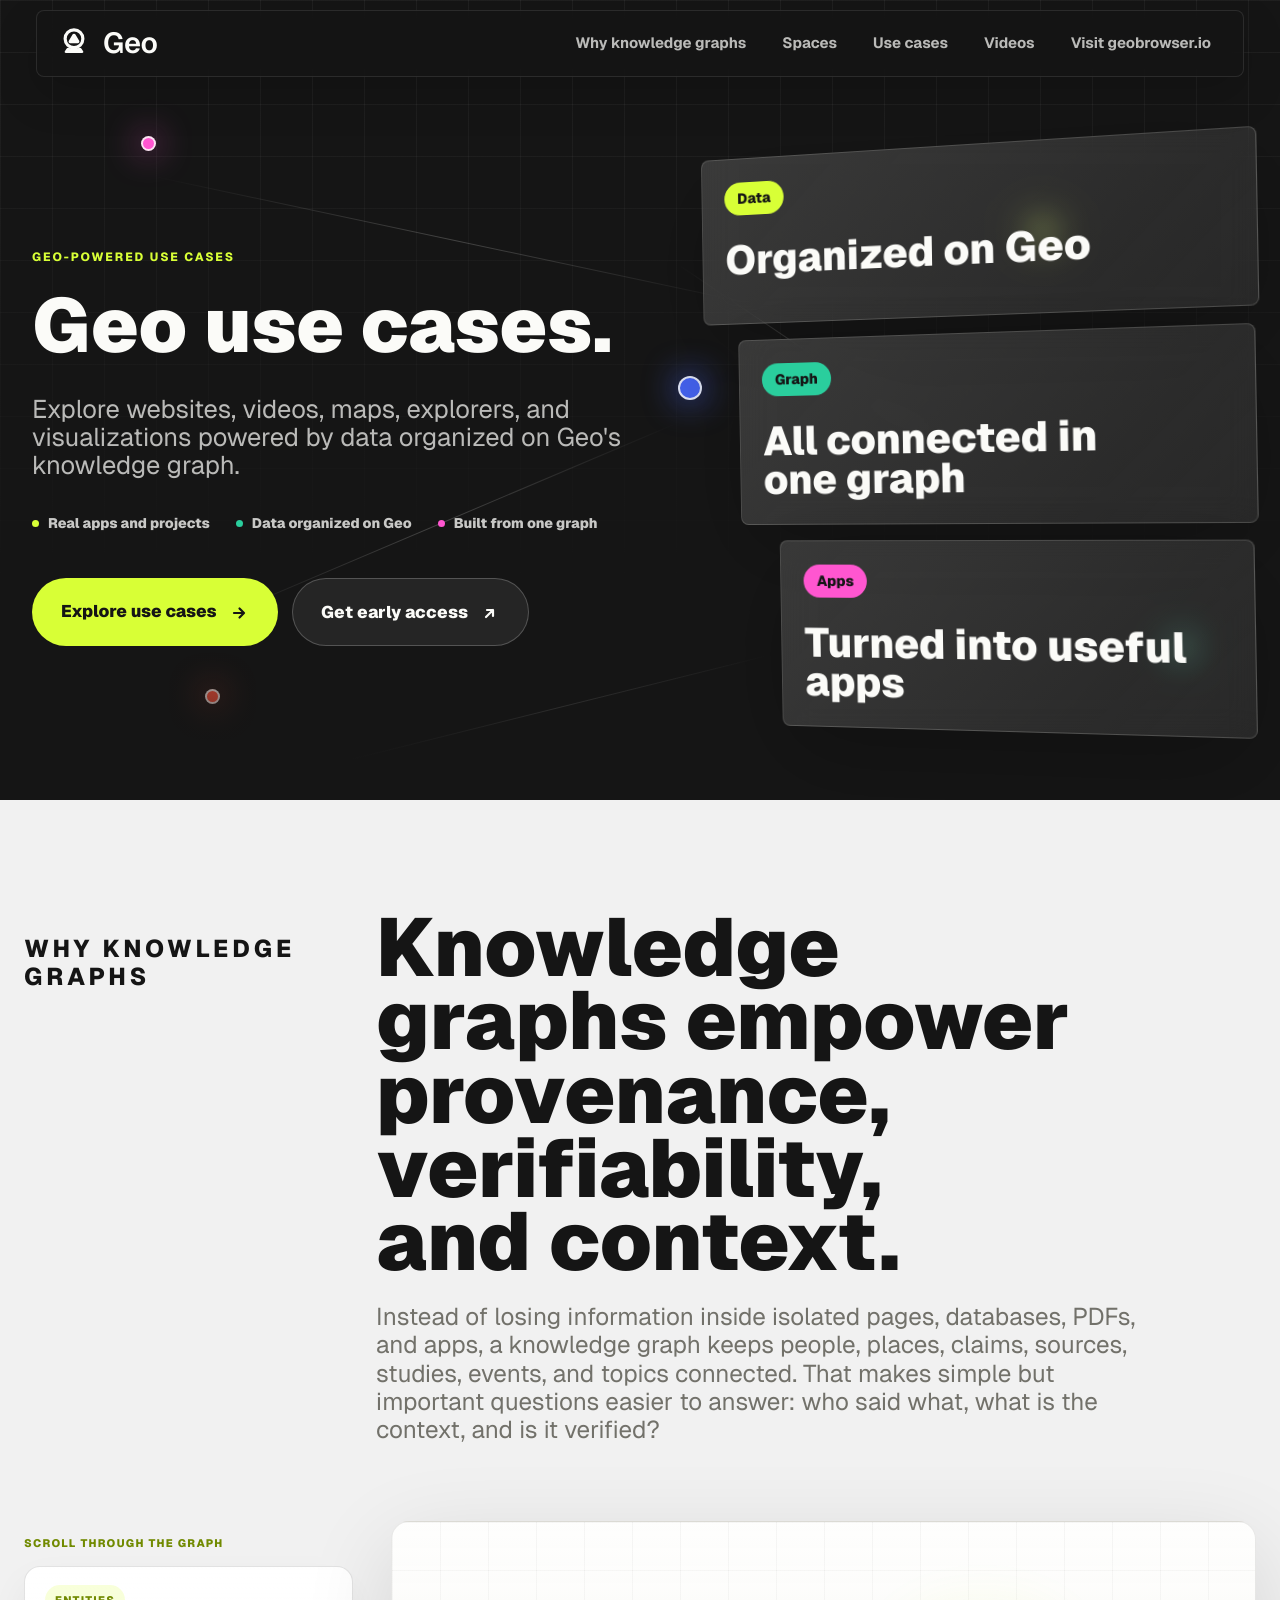
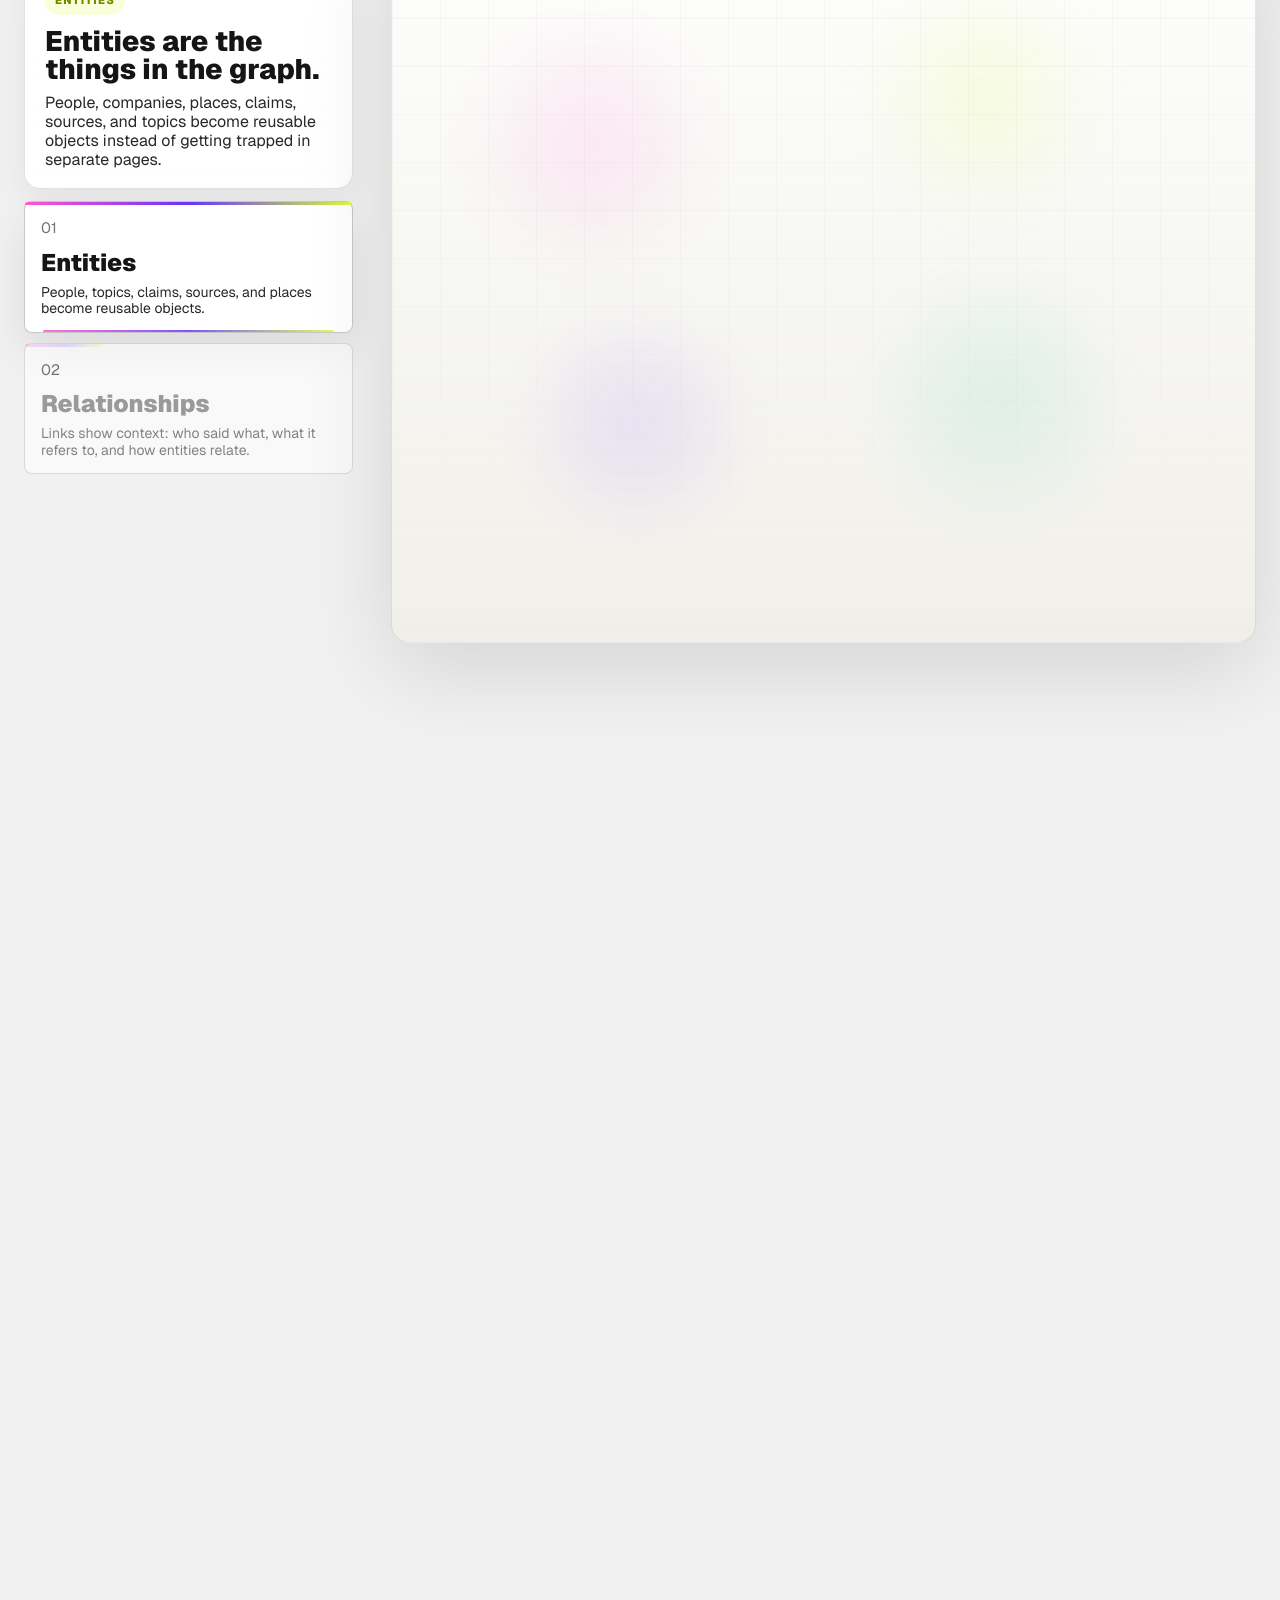
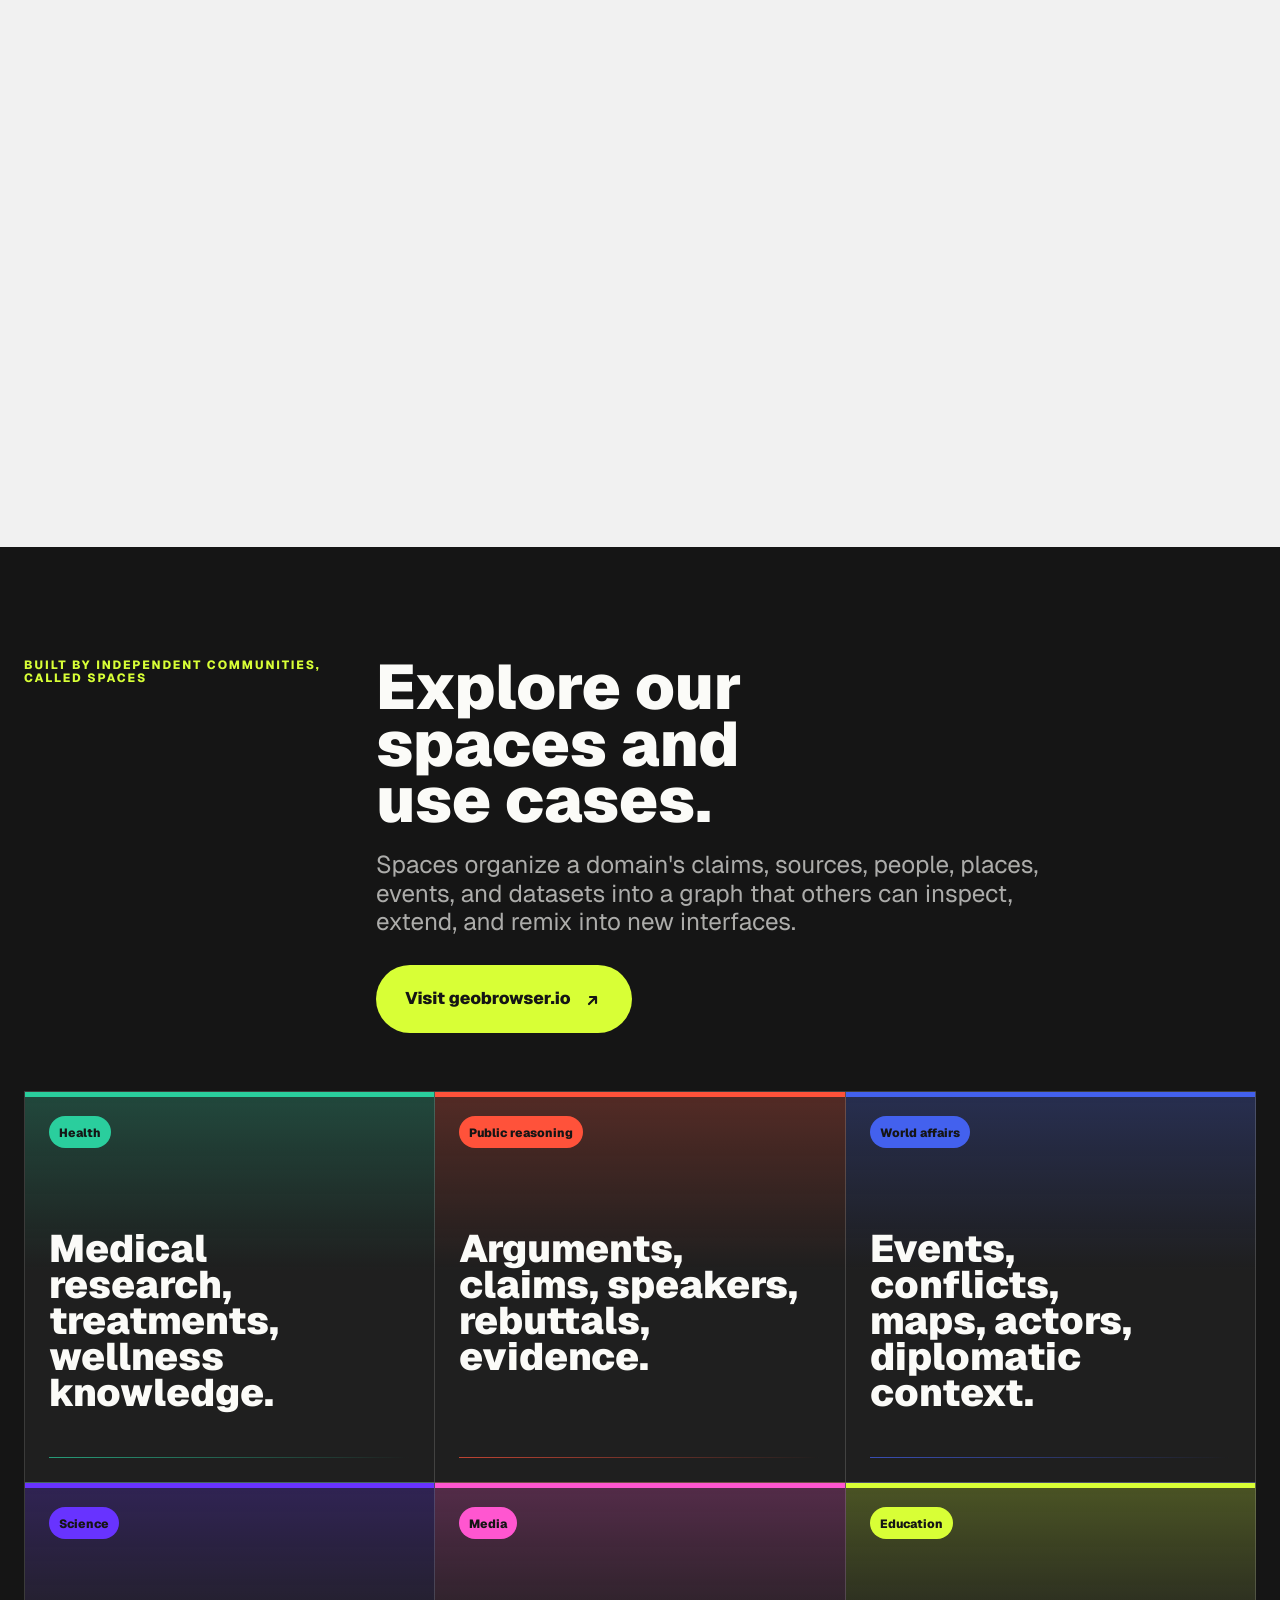
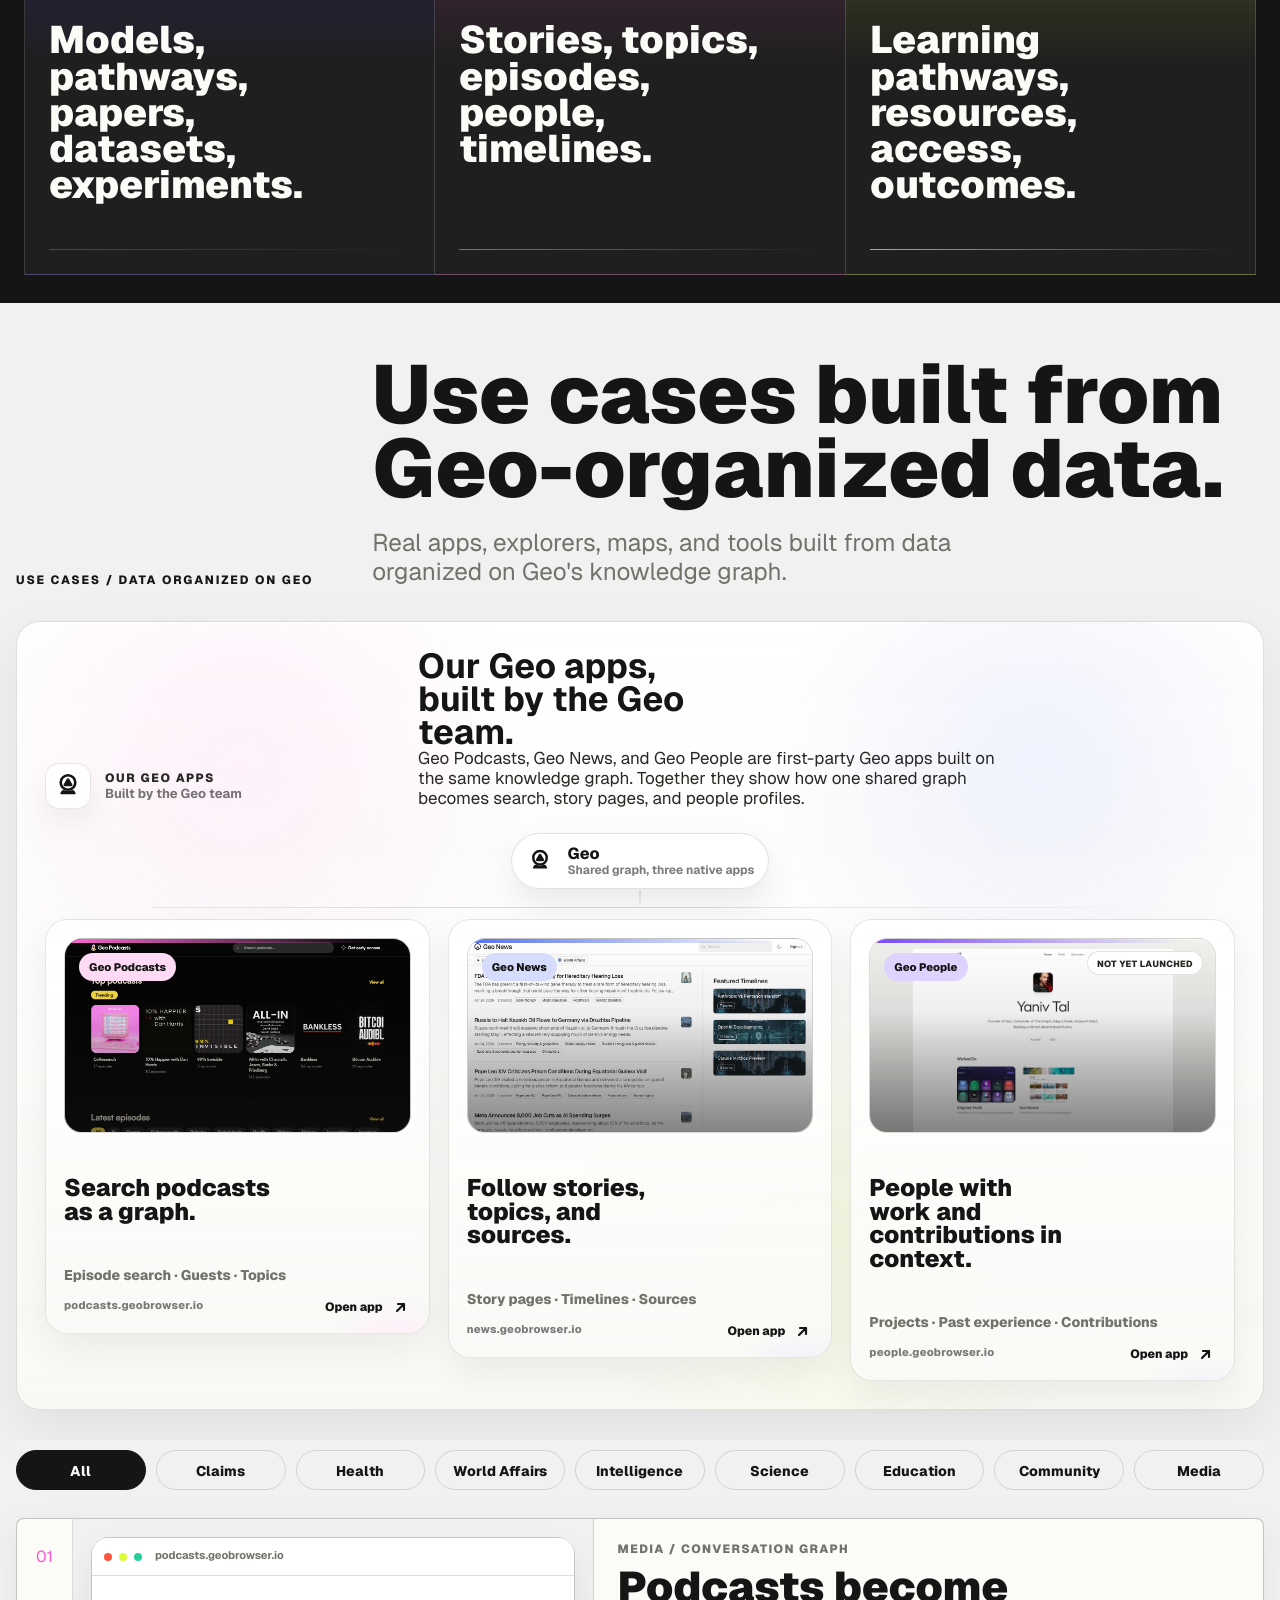
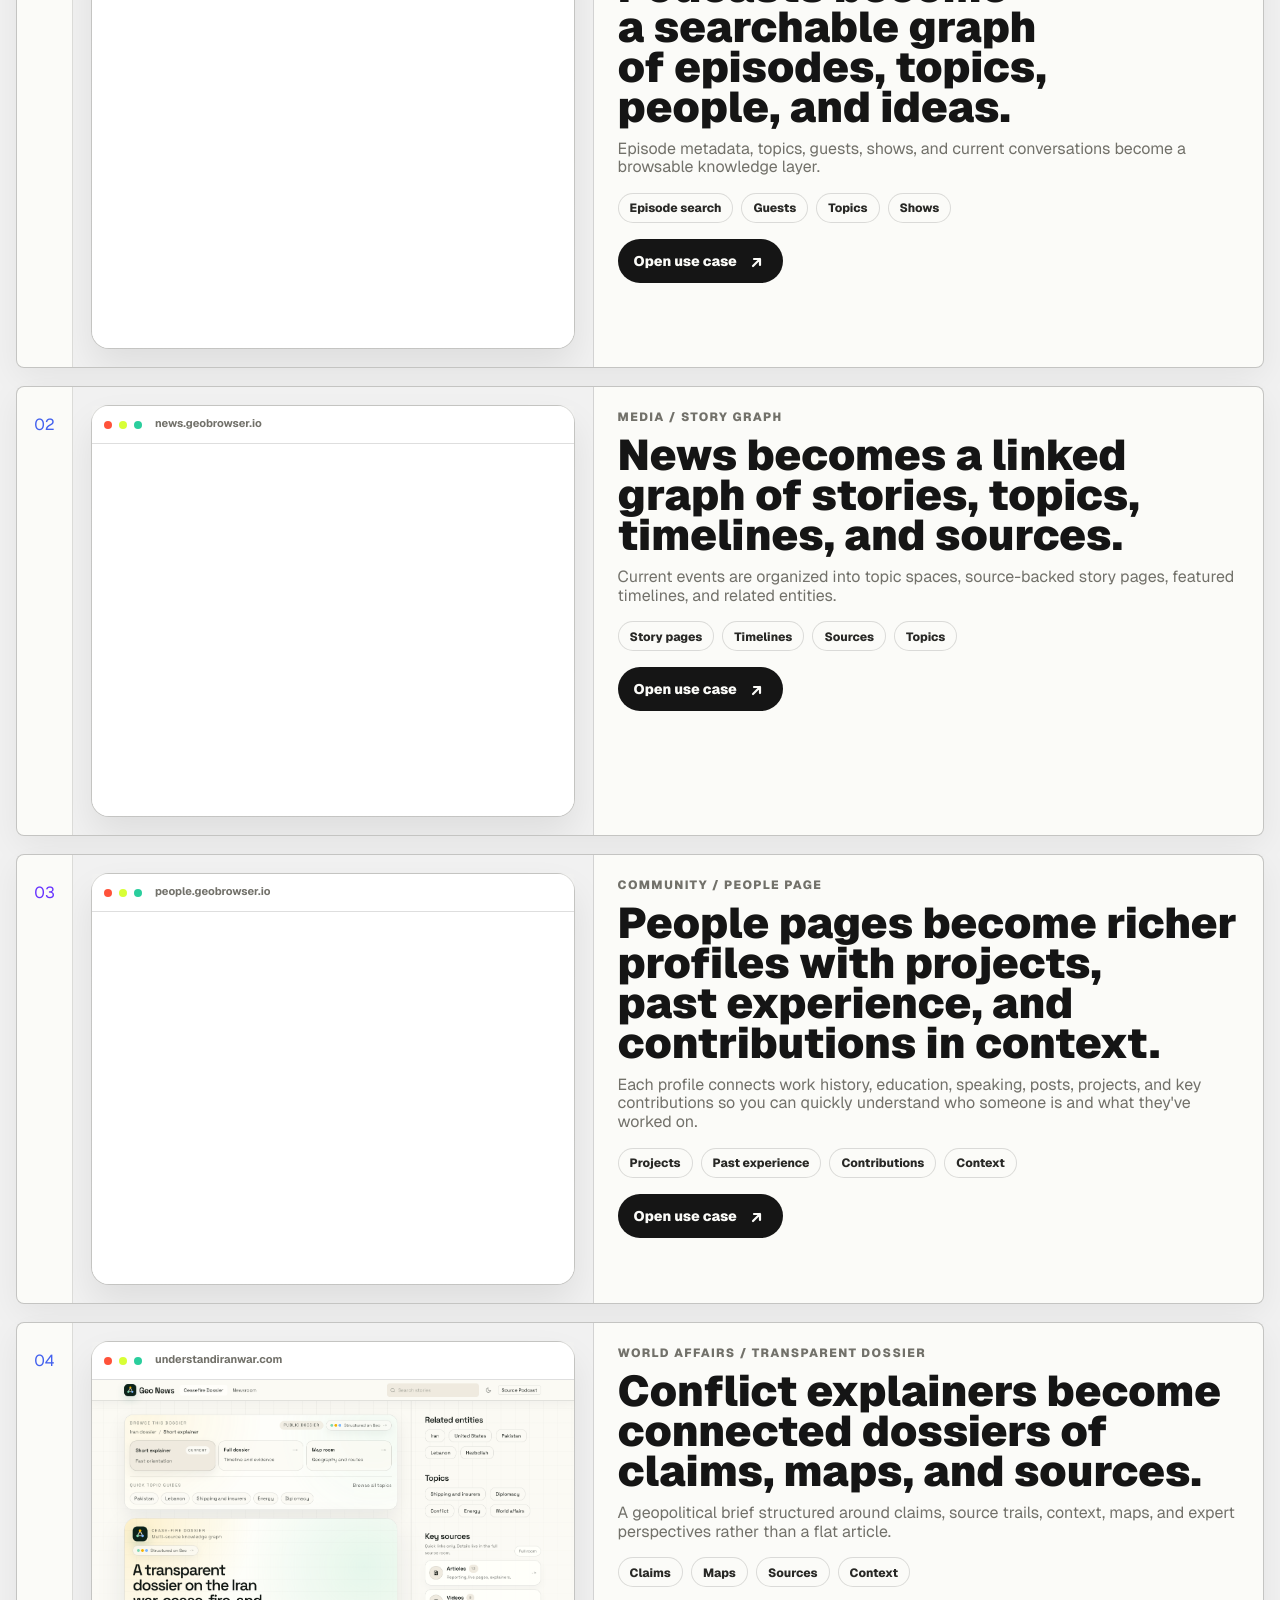
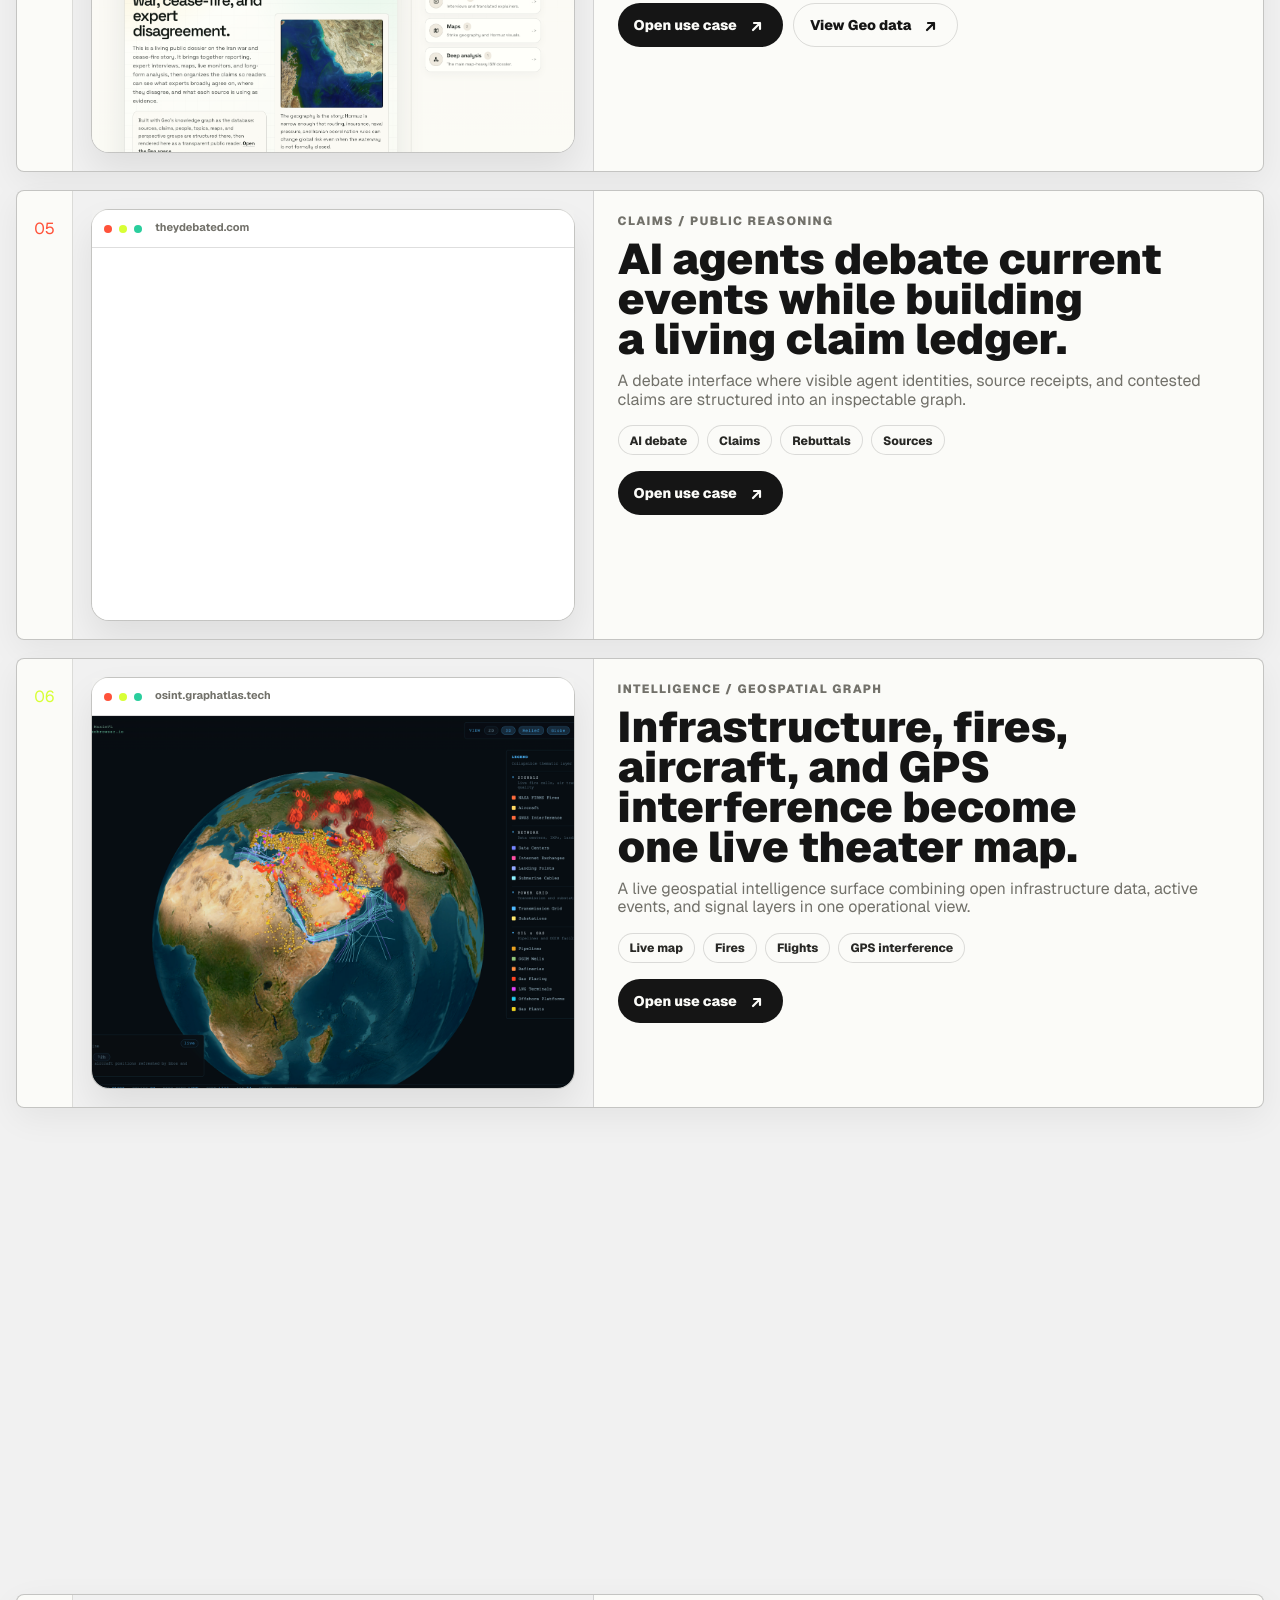
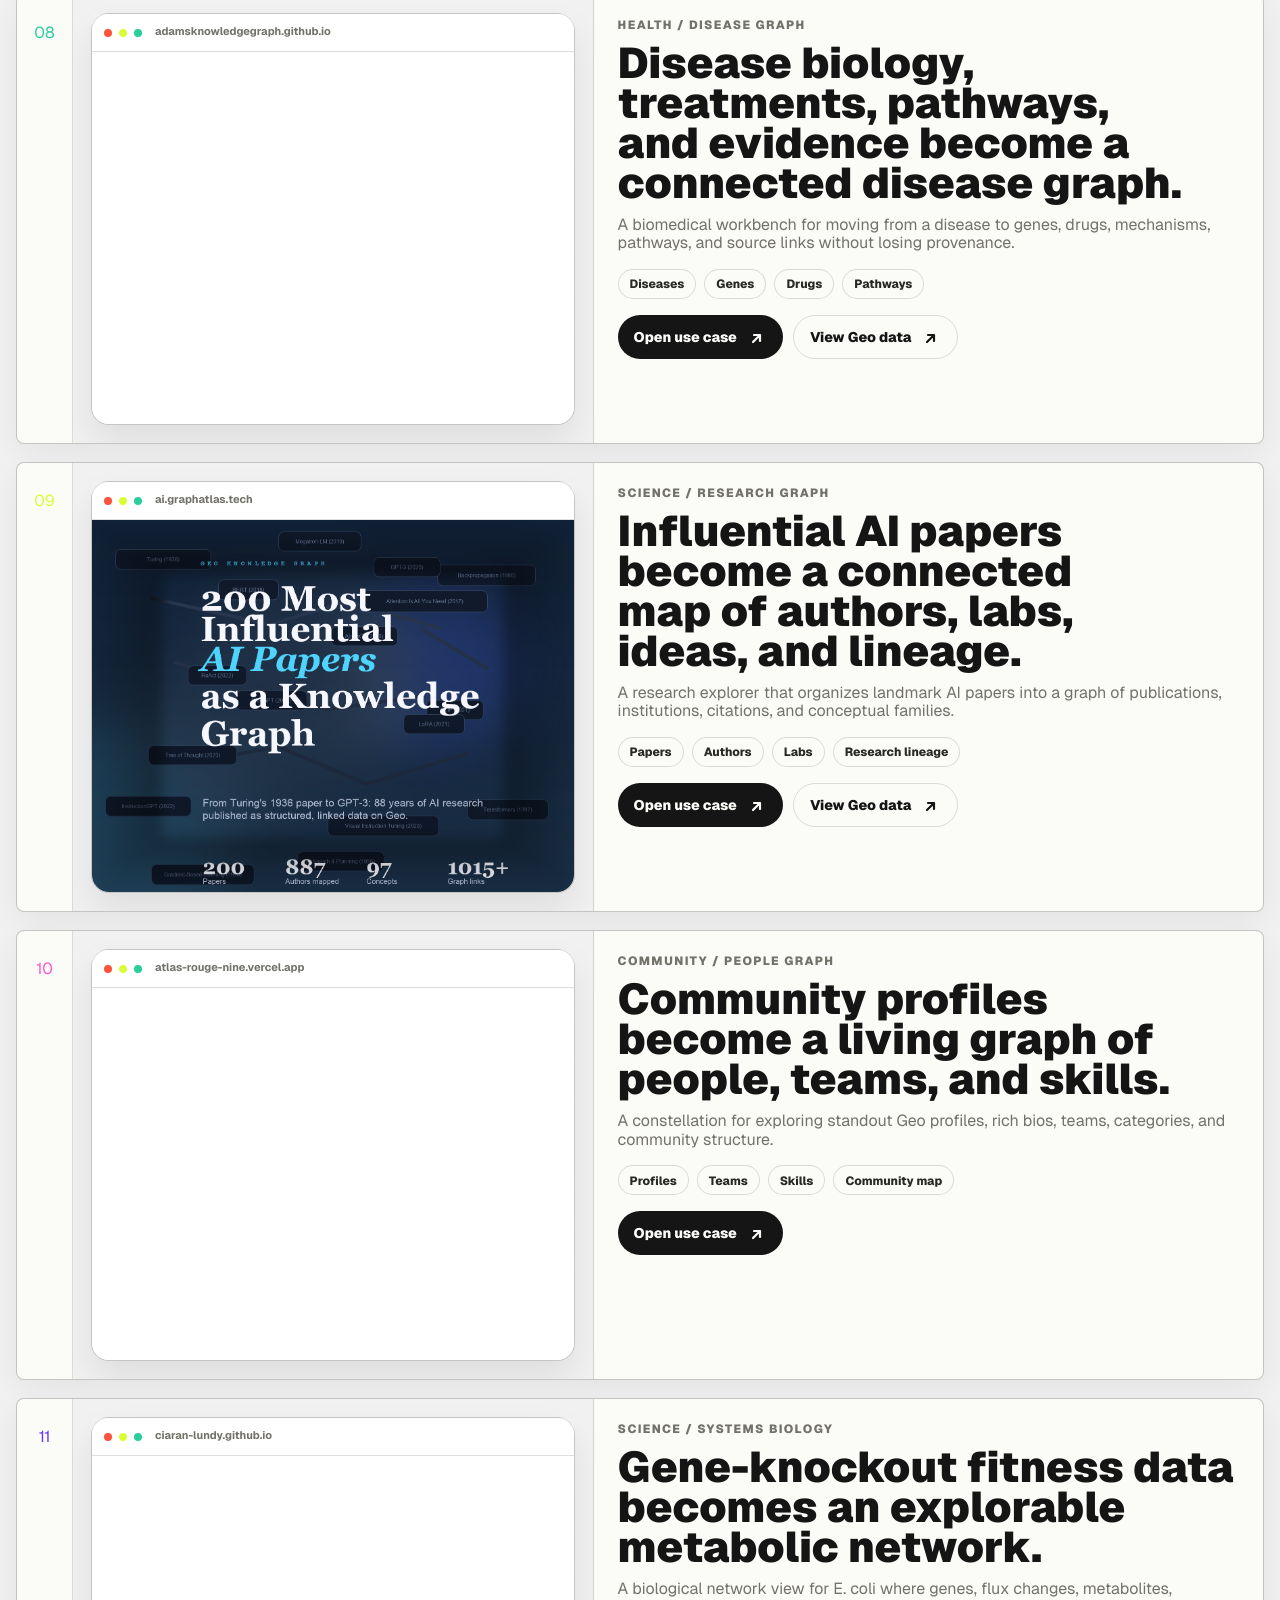
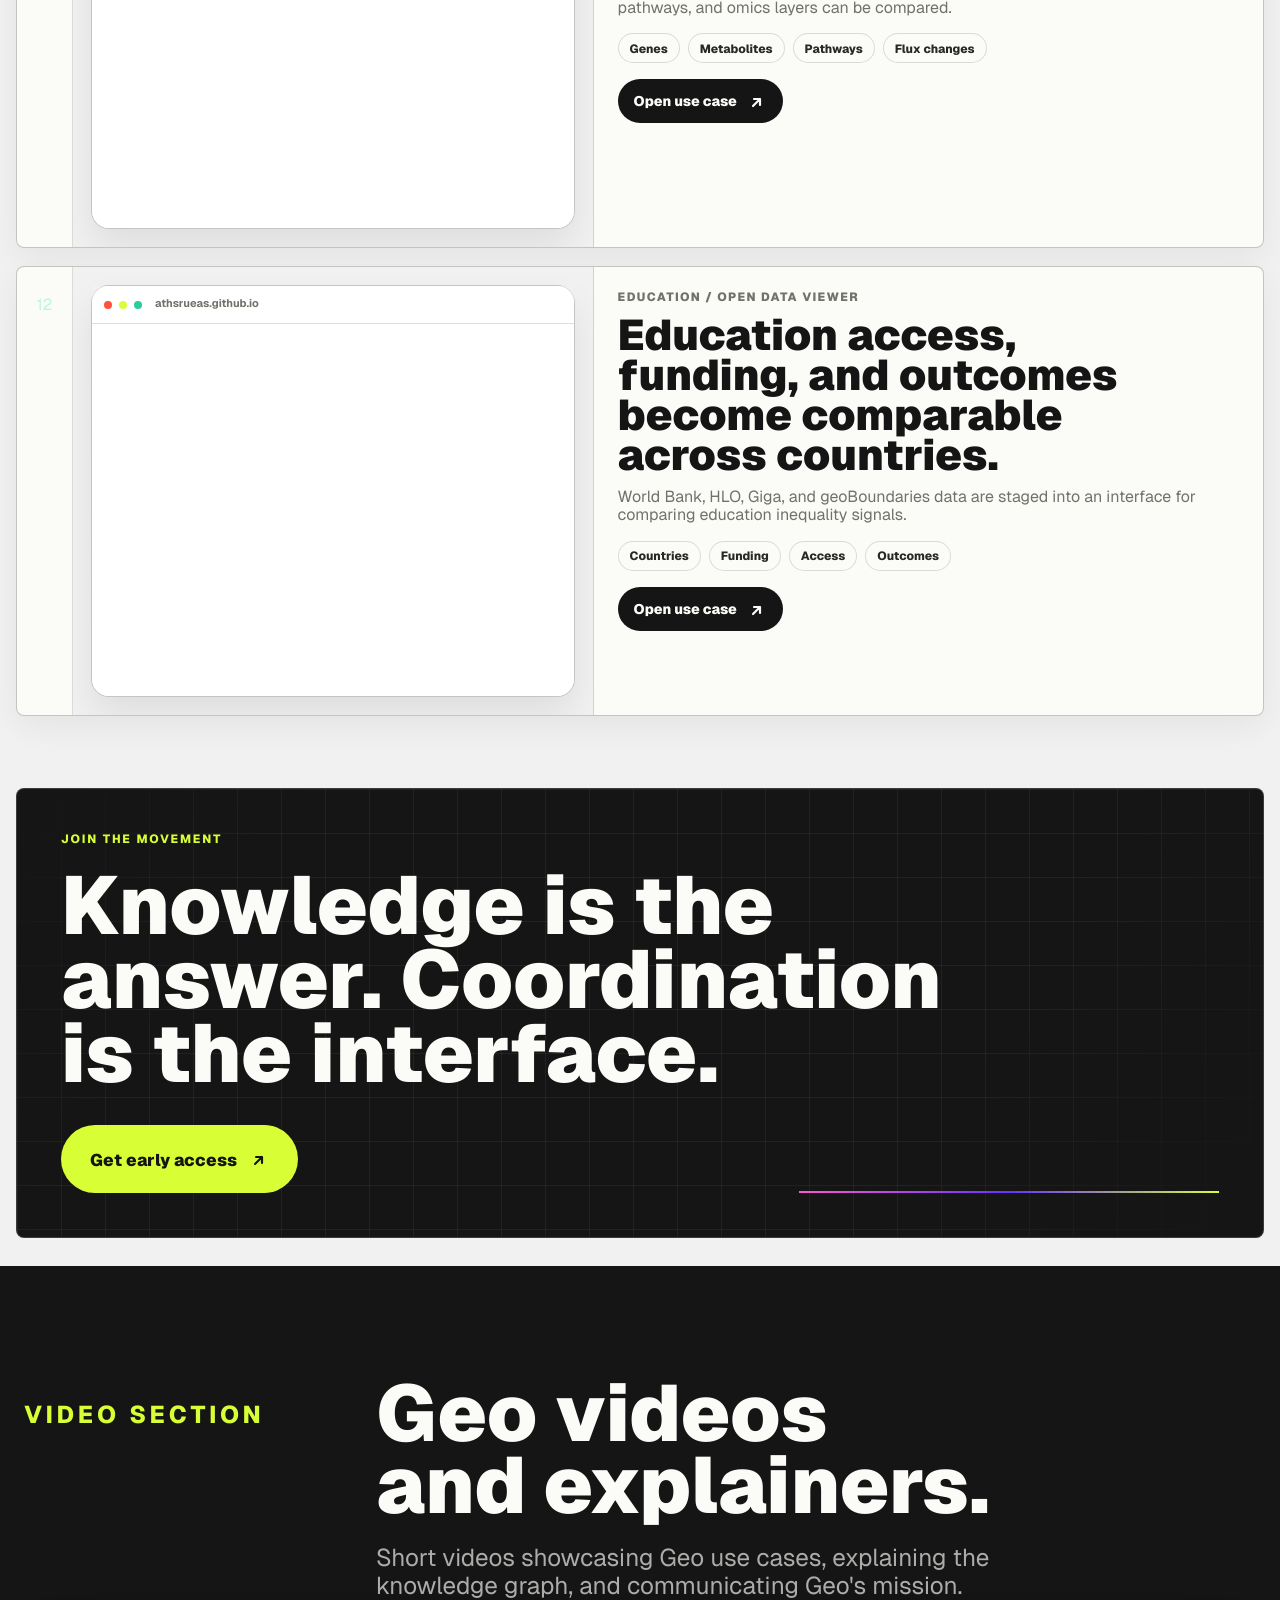
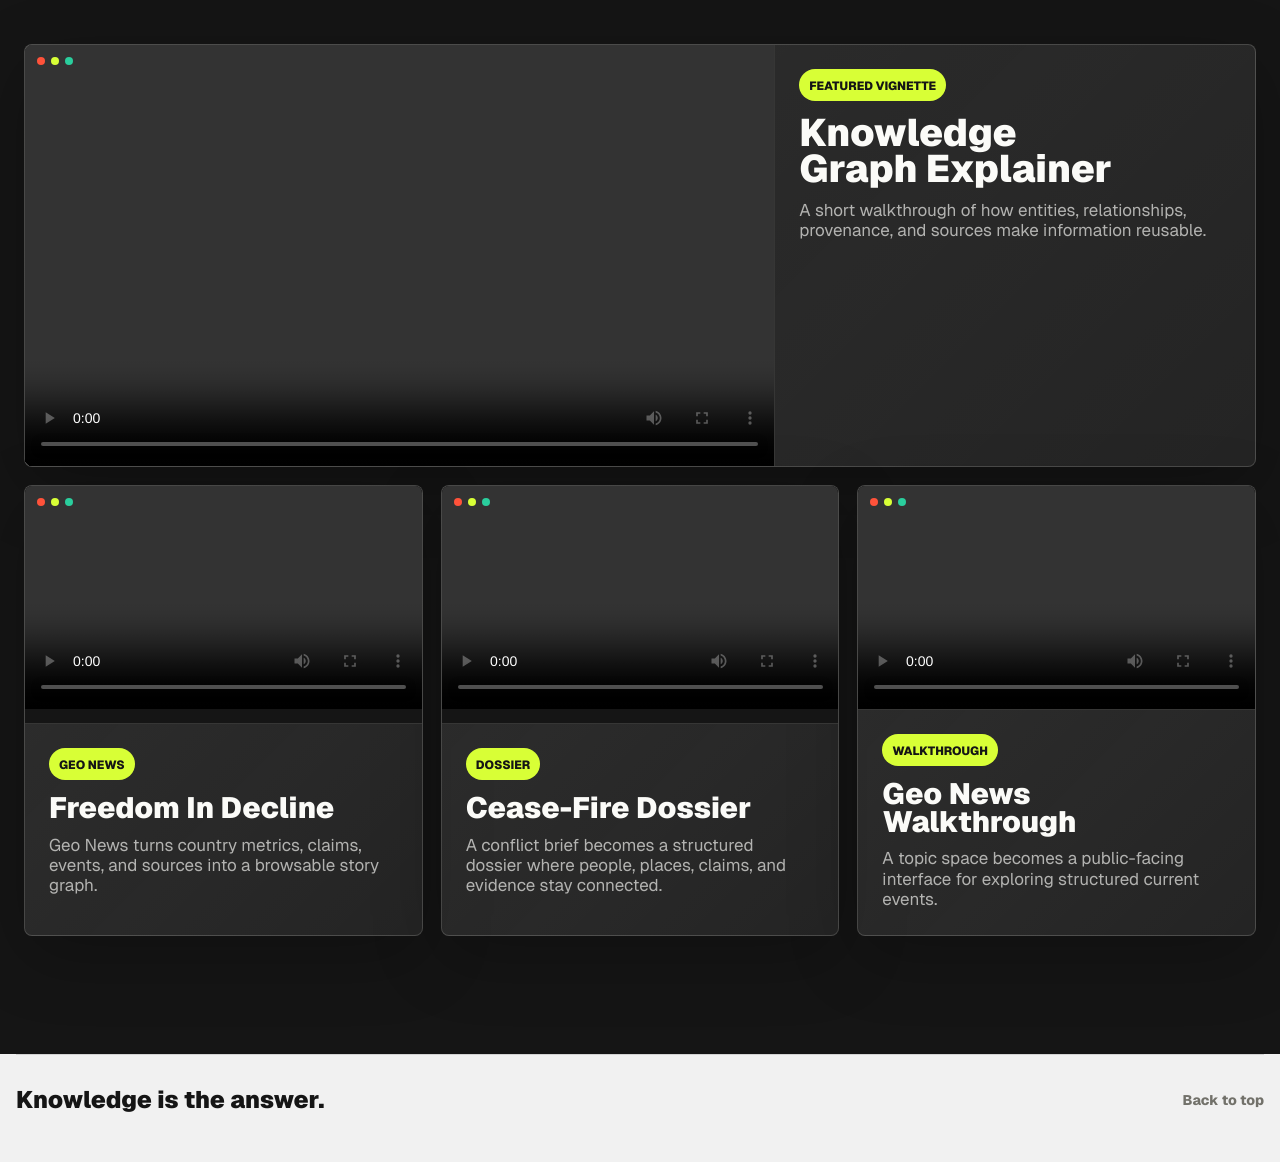
==== commit b36887b8: "Refresh graphgeo use case copy" ====
--- a/index.html
+++ b/index.html
@@ -3,15 +3,15 @@
   <head>
     <meta charset="utf-8" />
     <meta name="viewport" content="width=device-width, initial-scale=1" />
-    <title>Geo Knowledge Graph Portfolio</title>
+    <title>Geo Use Cases</title>
     <meta
       name="description"
-      content="A portfolio of projects, websites, maps, explorers, and data visualizations powered by data organized on Geo's knowledge graph."
+      content="Explore websites, videos, maps, explorers, and visualizations powered by data organized on Geo's knowledge graph."
     />
     <link rel="canonical" href="https://graphgeo.com/" />
     <meta property="og:type" content="website" />
-    <meta property="og:site_name" content="Geo Portfolio" />
-    <meta property="og:title" content="Geo Knowledge Graph Portfolio" />
+    <meta property="og:site_name" content="Geo Use Cases" />
+    <meta property="og:title" content="Geo Use Cases" />
     <meta
       property="og:description"
       content="Websites, videos, maps, explorers, and visualizations powered by data organized on Geo's knowledge graph."
@@ -25,22 +25,22 @@
     <meta property="og:image:type" content="image/png" />
     <meta property="og:image:width" content="1200" />
     <meta property="og:image:height" content="630" />
-    <meta property="og:image:alt" content="Geo portfolio: projects powered by data organized on Geo's knowledge graph." />
+    <meta property="og:image:alt" content="Geo use cases: apps and projects powered by data organized on Geo's knowledge graph." />
     <meta name="twitter:card" content="summary_large_image" />
-    <meta name="twitter:title" content="Geo Knowledge Graph Portfolio" />
+    <meta name="twitter:title" content="Geo Use Cases" />
     <meta
       name="twitter:description"
       content="Websites, videos, maps, explorers, and visualizations powered by data organized on Geo's knowledge graph."
     />
     <meta name="twitter:image" content="https://graphgeo.com/assets/og-image.png" />
-    <meta name="twitter:image:alt" content="Geo portfolio: projects powered by data organized on Geo's knowledge graph." />
+    <meta name="twitter:image:alt" content="Geo use cases: apps and projects powered by data organized on Geo's knowledge graph." />
     <meta name="theme-color" content="#151515" />
     <link rel="icon" href="https://framerusercontent.com/images/SNeXbYm9SskmmFZslmsWxgSREB0.png" />
     <link rel="stylesheet" href="./styles.css" />
   </head>
   <body>
     <header class="site-header" aria-label="Primary navigation">
-      <a class="brand" href="#top" aria-label="Geo portfolio home">
+      <a class="brand" href="#top" aria-label="Geo use cases home">
         <span class="geo-mark" aria-hidden="true">
           <svg viewBox="0 0 48 48" role="presentation">
             <circle class="geo-mark-ring" cx="24" cy="18" r="12.5" />
@@ -106,20 +106,20 @@
         </div>
 
         <div class="hero-copy-block">
-          <p class="kicker">Portfolio of Geo-powered projects</p>
-          <h1 id="hero-title">Geo portfolio.</h1>
+          <p class="kicker">Geo-powered use cases</p>
+          <h1 id="hero-title">Geo use cases.</h1>
           <p class="hero-copy">
-            Websites, videos, maps, explorers, and visualizations powered by data organized on
+            Explore websites, videos, maps, explorers, and visualizations powered by data organized on
             Geo's knowledge graph.
           </p>
-          <div class="hero-definition" aria-label="Portfolio definition">
-            <span>Portfolio of projects</span>
+          <div class="hero-definition" aria-label="Use case definition">
+            <span>Real apps and projects</span>
             <span>Data organized on Geo</span>
-            <span>Knowledge graph powered</span>
+            <span>Built from one graph</span>
           </div>
           <div class="hero-actions" aria-label="Featured actions">
             <a class="button primary" href="#use-cases">
-              <span>Explore the portfolio</span>
+              <span>Explore use cases</span>
               <svg viewBox="0 0 20 20" aria-hidden="true">
                 <path d="M5 10h9M10.5 5.5 15 10l-4.5 4.5" />
               </svg>
@@ -589,7 +589,7 @@
           <h3>Thanks — you’re on the list.</h3>
           <p>
             We’ve got your details and will reach out as Geo opens up. In the meantime,
-            you can keep exploring the portfolio or jump into geobrowser.io.
+            you can keep exploring the use cases or jump into geobrowser.io.
           </p>
           <div class="early-access-success-actions">
             <button class="button primary" type="button" data-close-early-access>
--- a/styles.css
+++ b/styles.css
@@ -1858,16 +1858,17 @@
     radial-gradient(circle at 66% 78%, rgba(216, 255, 54, 0.1), transparent 26%),
     linear-gradient(180deg, rgba(255, 255, 255, 0.98), rgba(248, 248, 244, 0.96));
   display: grid;
-  grid-template-columns: minmax(300px, 0.78fr) minmax(0, 1fr);
-  gap: 30px;
+  grid-template-columns: 1fr;
+  gap: 24px;
   align-items: start;
   box-shadow: 0 20px 54px rgba(0, 0, 0, 0.07);
 }
 
 .geo-native-strip-copy {
   display: grid;
-  gap: 16px;
-  align-content: start;
+  grid-template-columns: minmax(240px, 0.42fr) minmax(0, 1fr);
+  gap: 18px 30px;
+  align-items: end;
 }
 
 .geo-native-brand {
@@ -1909,16 +1910,16 @@
 }
 
 .geo-native-strip-copy h3 {
-  max-width: 11ch;
-  font-size: clamp(30px, 3.1vw, 48px);
+  max-width: 13ch;
+  font-size: clamp(28px, 2.7vw, 42px);
   line-height: 0.96;
 }
 
 .geo-native-strip-copy > div:not(.geo-native-brand) p {
-  max-width: 38ch;
+  max-width: 52ch;
   color: var(--ink-soft);
-  font-size: clamp(18px, 1.45vw, 22px);
-  line-height: 1.2;
+  font-size: clamp(17px, 1.18vw, 20px);
+  line-height: 1.18;
 }
 
 .geo-native-stage {
@@ -1985,6 +1986,7 @@
   grid-template-columns: repeat(3, minmax(0, 1fr));
   gap: 18px;
   padding-top: 12px;
+  align-items: start;
 }
 
 .geo-native-strip-list::before {
@@ -2003,8 +2005,8 @@
   position: relative;
   display: grid;
   grid-template-rows: auto auto 1fr auto;
-  gap: 14px;
-  min-height: 308px;
+  gap: 12px;
+  min-height: 0;
   padding: 18px 18px 16px;
   overflow: hidden;
   border: 1px solid rgba(21, 21, 21, 0.1);
@@ -2055,7 +2057,8 @@
   position: relative;
   display: block;
   overflow: hidden;
-  height: clamp(176px, 12vw, 198px);
+  aspect-ratio: 16 / 9;
+  min-height: 0;
   border: 1px solid rgba(21, 21, 21, 0.08);
   border-radius: 18px;
   background:
@@ -2153,13 +2156,45 @@
   text-transform: uppercase;
 }
 
+.geo-native-card[data-native-app="geo-people"] .geo-native-card-media {
+  background:
+    linear-gradient(180deg, rgba(21, 21, 21, 0.02), rgba(21, 21, 21, 0.08)),
+    #f4f4f1;
+}
+
+.geo-native-card[data-native-app="geo-people"] .geo-native-card-media img {
+  box-sizing: border-box;
+  padding: 10px 12px 0;
+  object-fit: contain;
+  object-position: center top;
+}
+
+.geo-native-card[data-native-app="geo-people"] .geo-native-card-label {
+  max-width: calc(100% - 154px);
+  overflow: hidden;
+  text-overflow: ellipsis;
+  white-space: nowrap;
+}
+
+.geo-native-card[data-native-app="geo-people"] .geo-native-card-status {
+  top: 12px;
+  right: 12px;
+  min-height: 24px;
+  padding: 6px 9px 4px;
+  max-width: 146px;
+  overflow: hidden;
+  font-size: 9px;
+  letter-spacing: 0.04em;
+  white-space: nowrap;
+}
+
 .geo-native-card h4 {
   position: relative;
   z-index: 1;
-  max-width: 11ch;
-  font-size: clamp(28px, 2.1vw, 34px);
+  max-width: 12ch;
+  font-size: clamp(24px, 1.85vw, 31px);
   font-weight: 860;
-  line-height: 0.96;
+  line-height: 0.98;
 }
 
 .geo-native-card p {
@@ -2807,6 +2842,11 @@
     grid-template-columns: 1fr;
   }
 
+  .geo-native-strip-copy {
+    grid-template-columns: 1fr;
+    gap: 14px;
+  }
+
   .geo-native-stage {
     gap: 14px;
   }
@@ -3227,7 +3267,7 @@
   }
 
   .geo-native-card-media {
-    height: 192px;
+    aspect-ratio: 16 / 9;
     border-radius: 16px;
   }
 
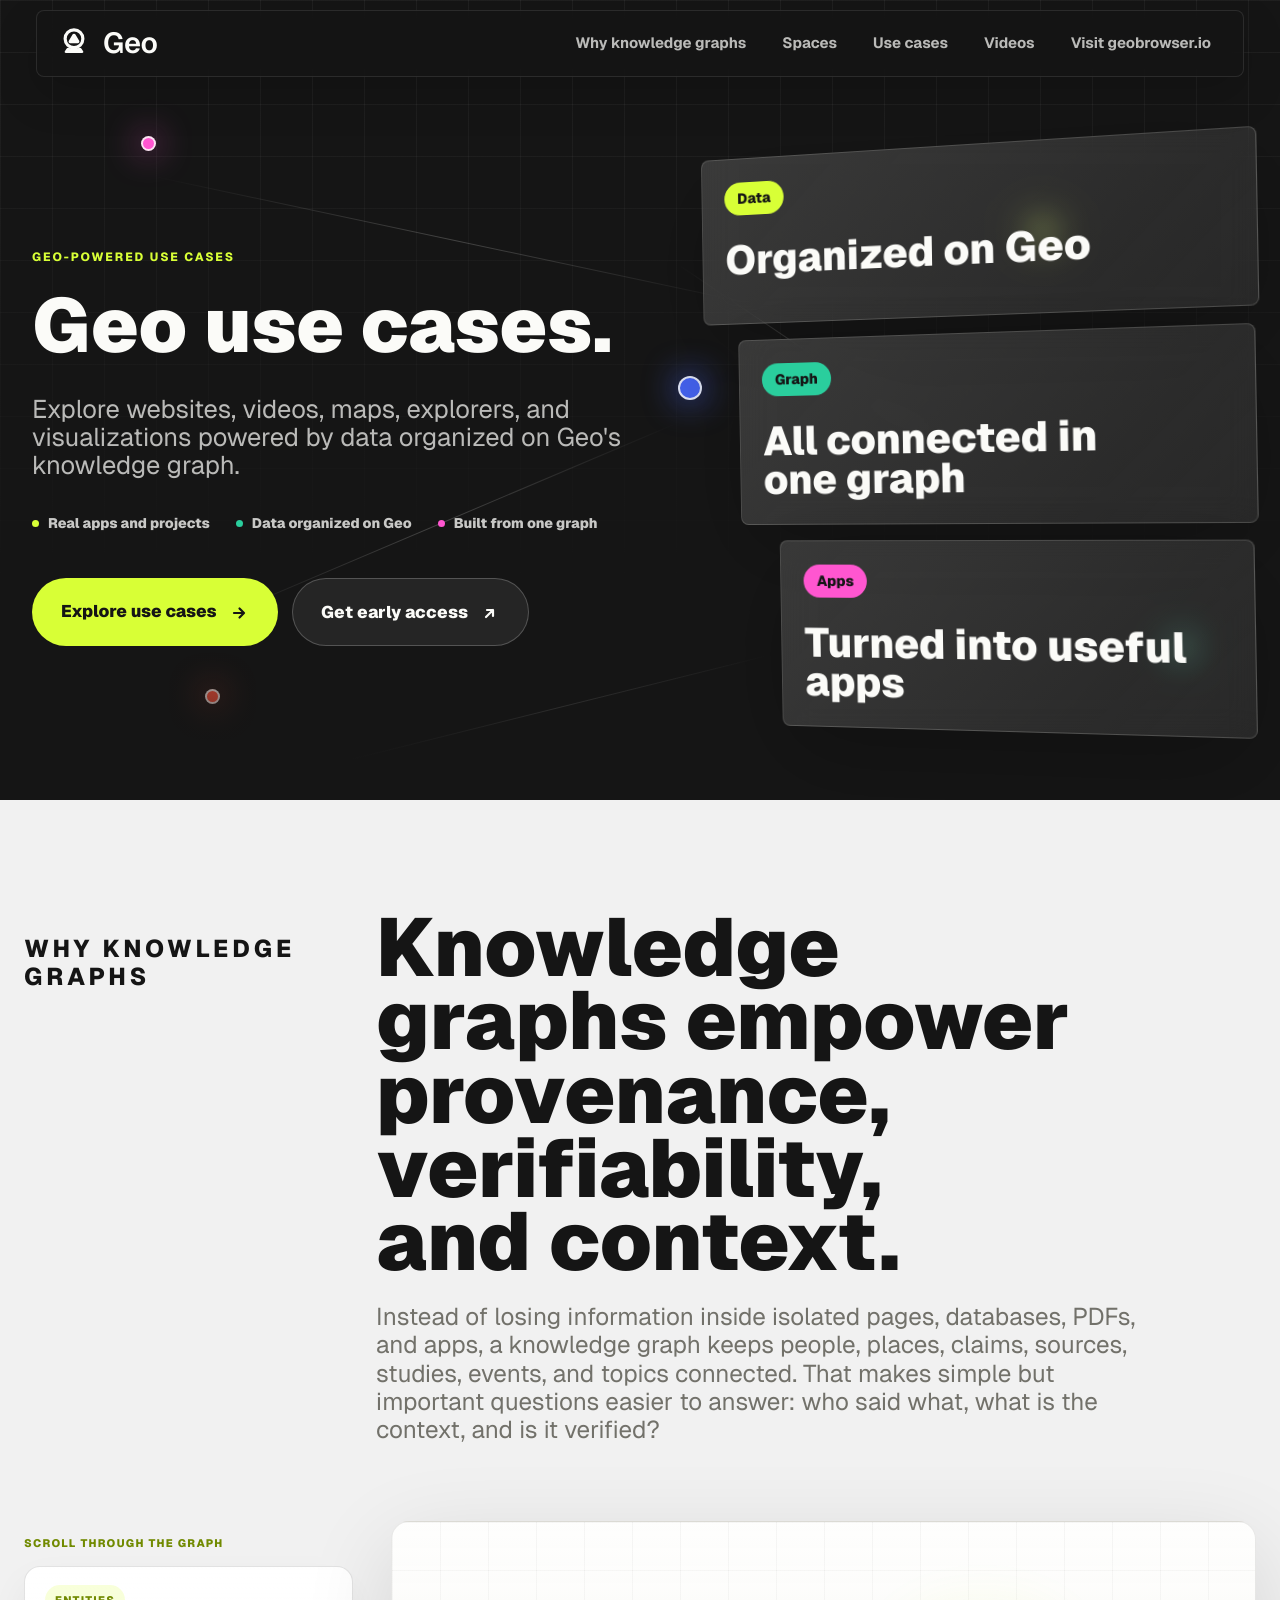
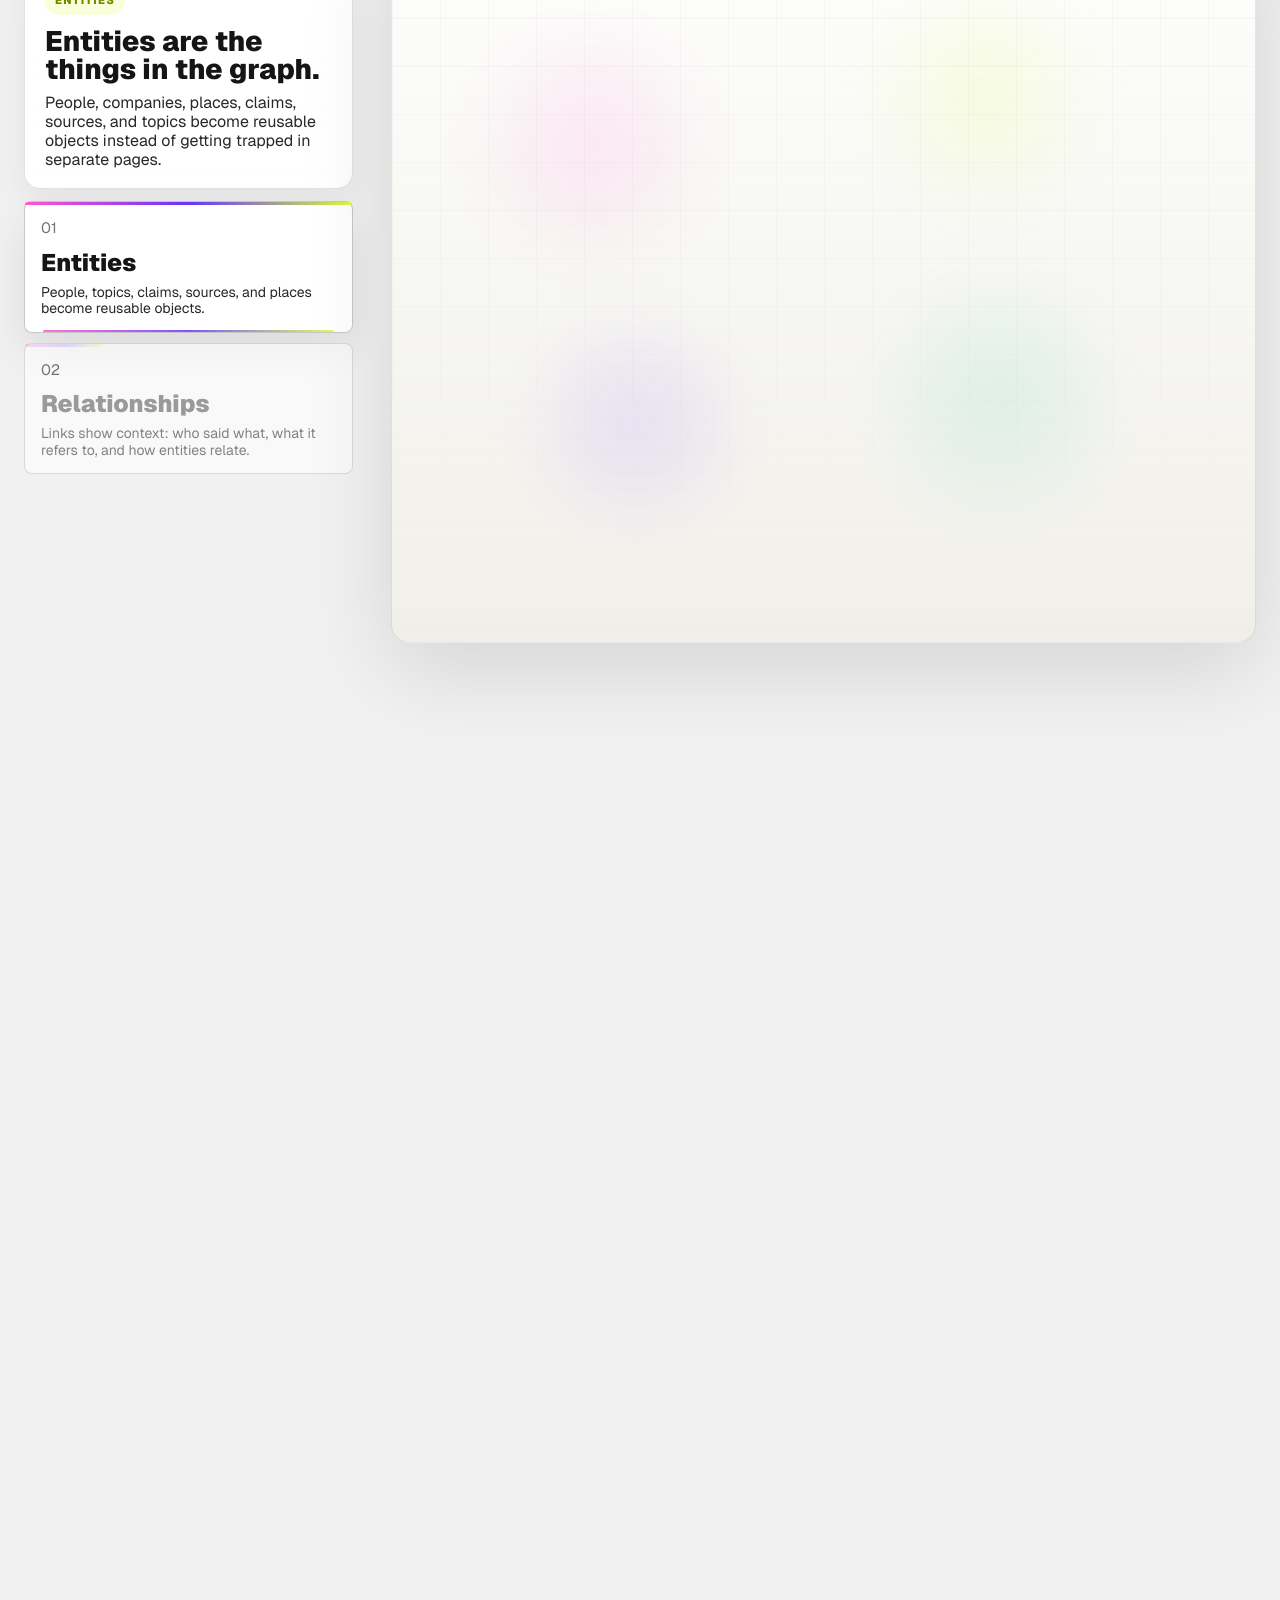
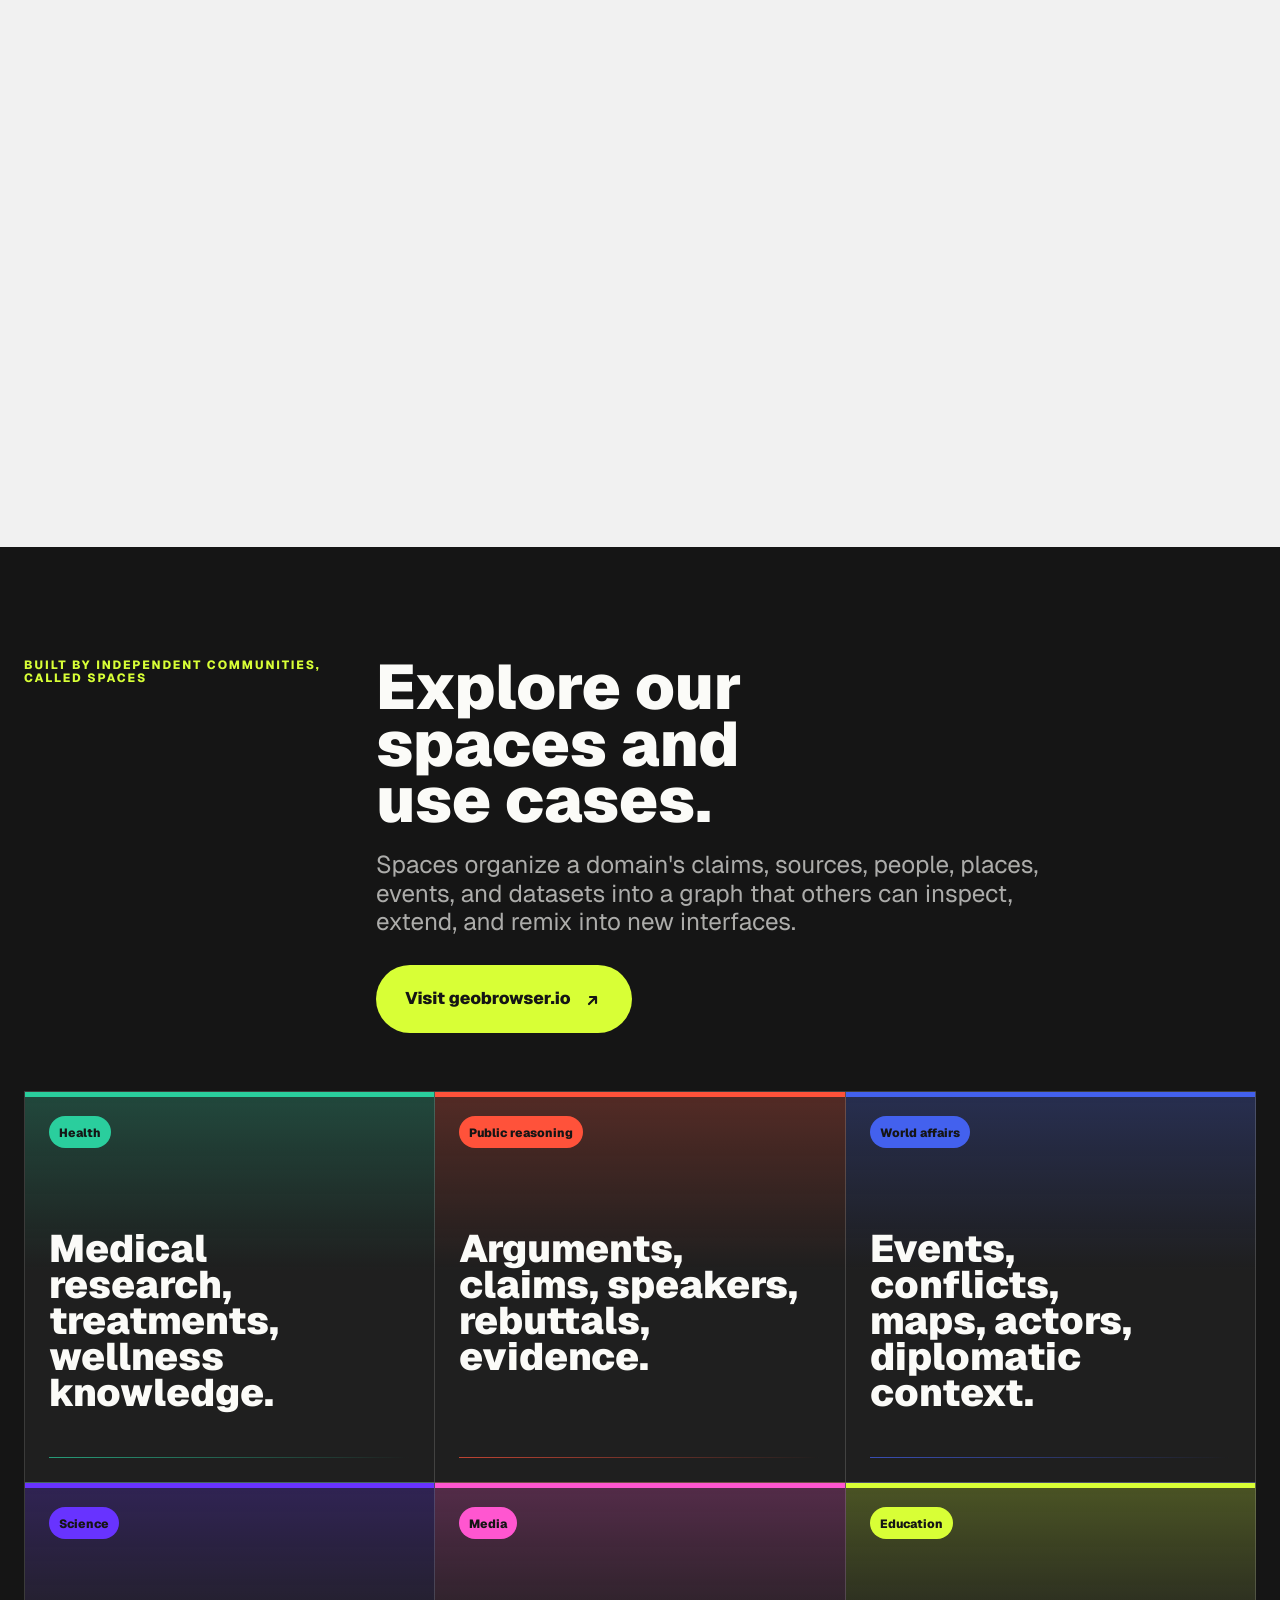
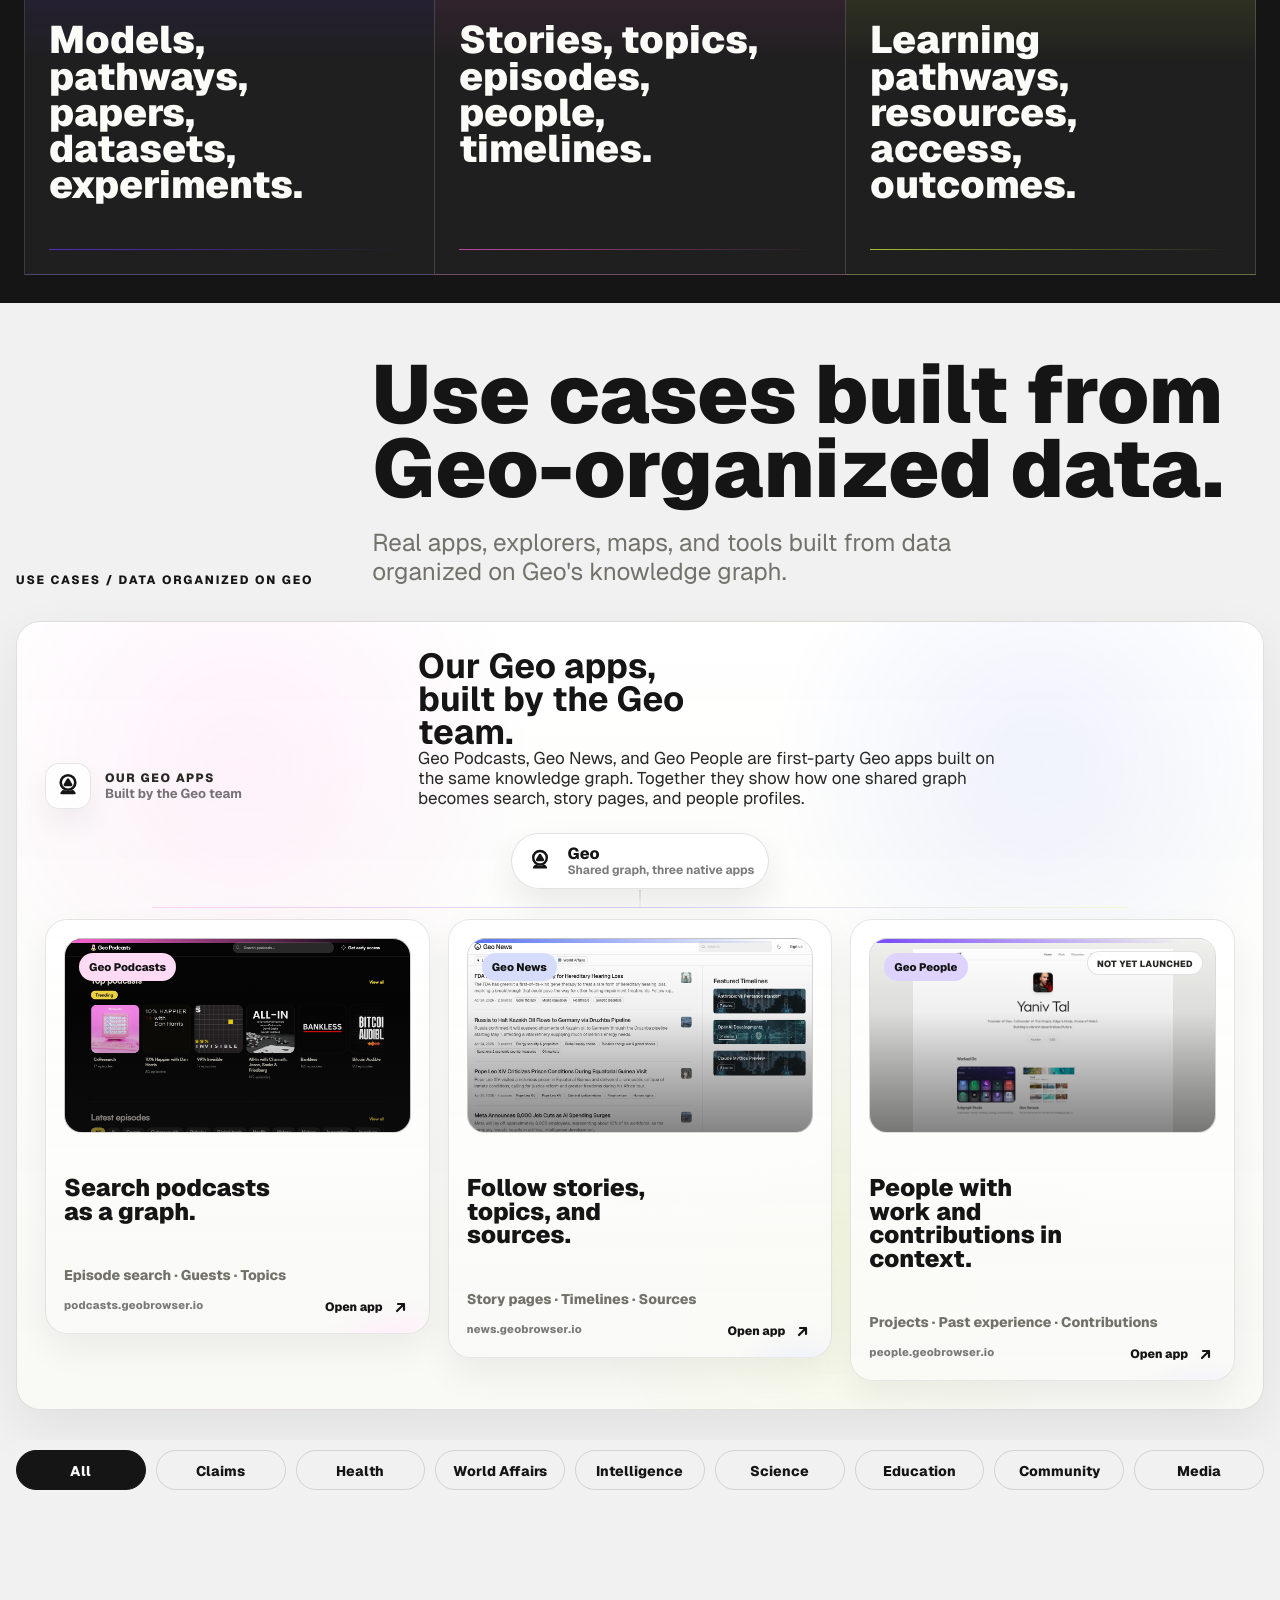
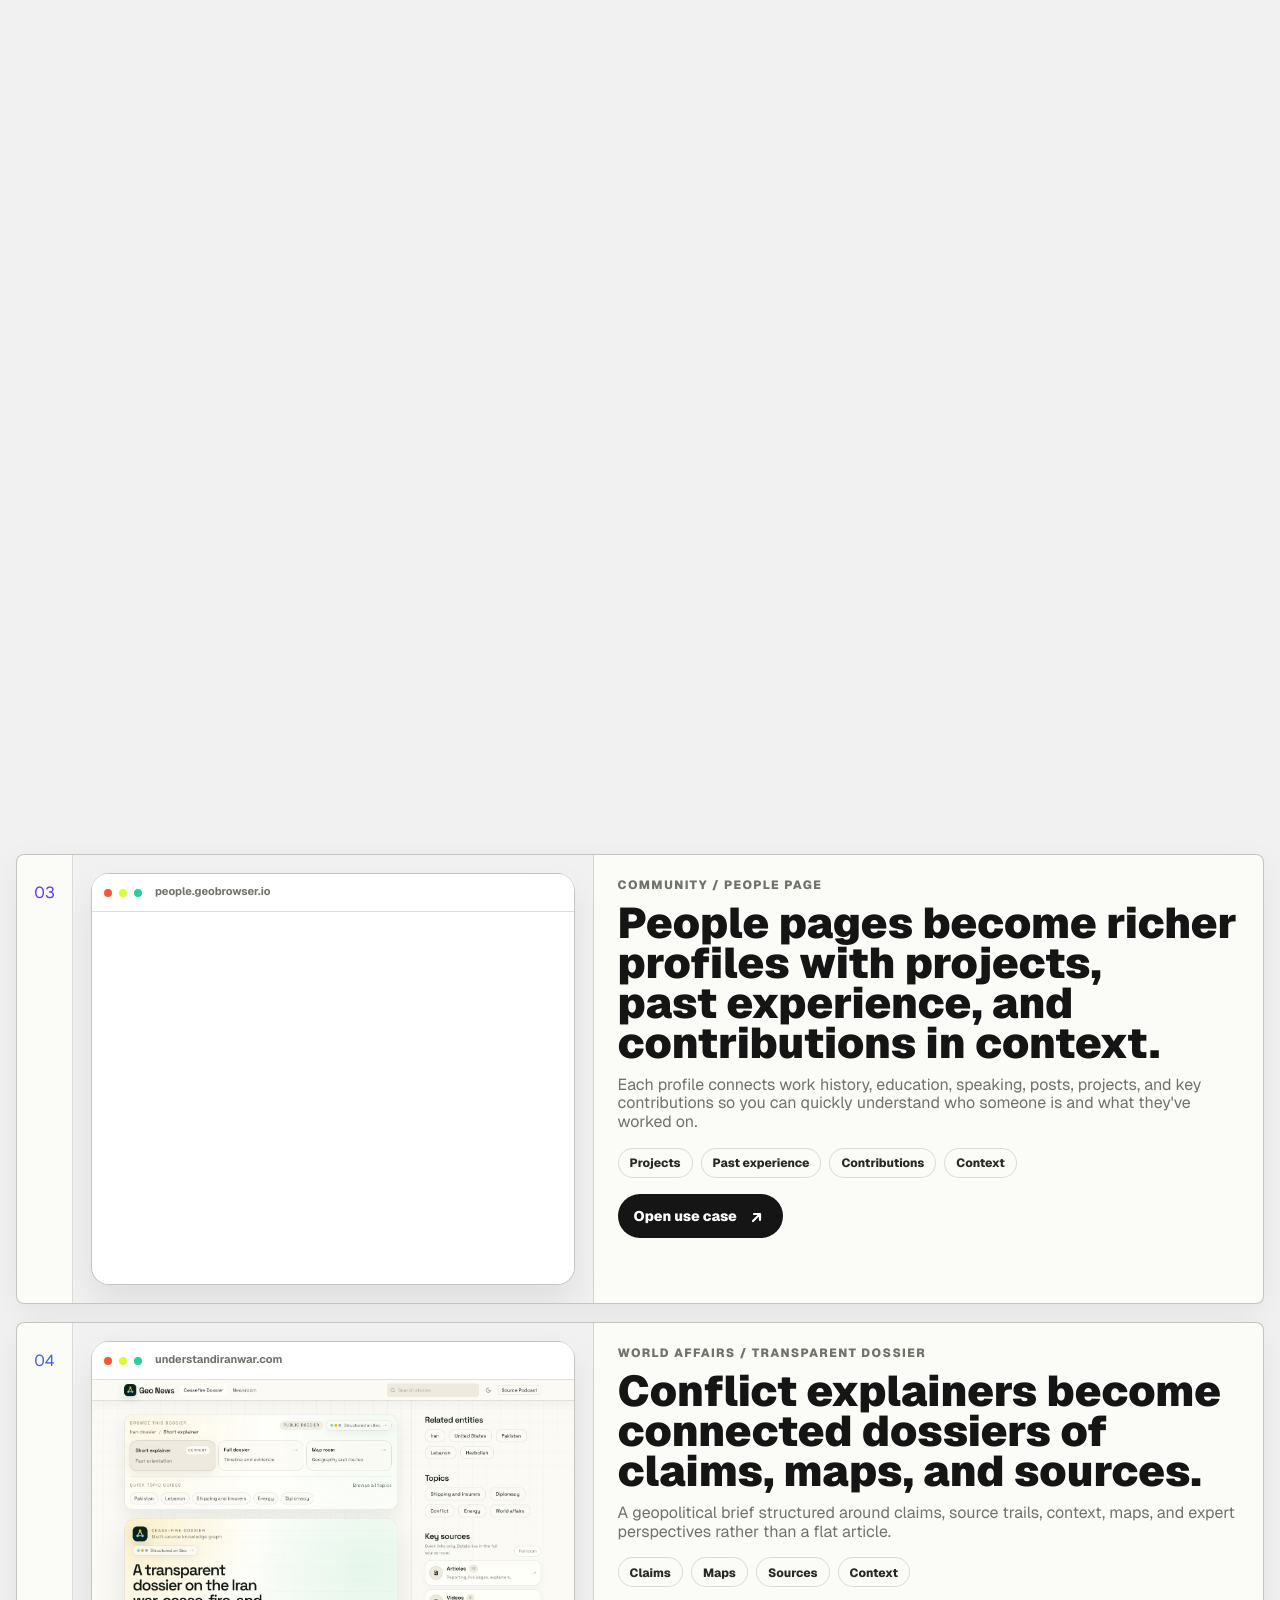
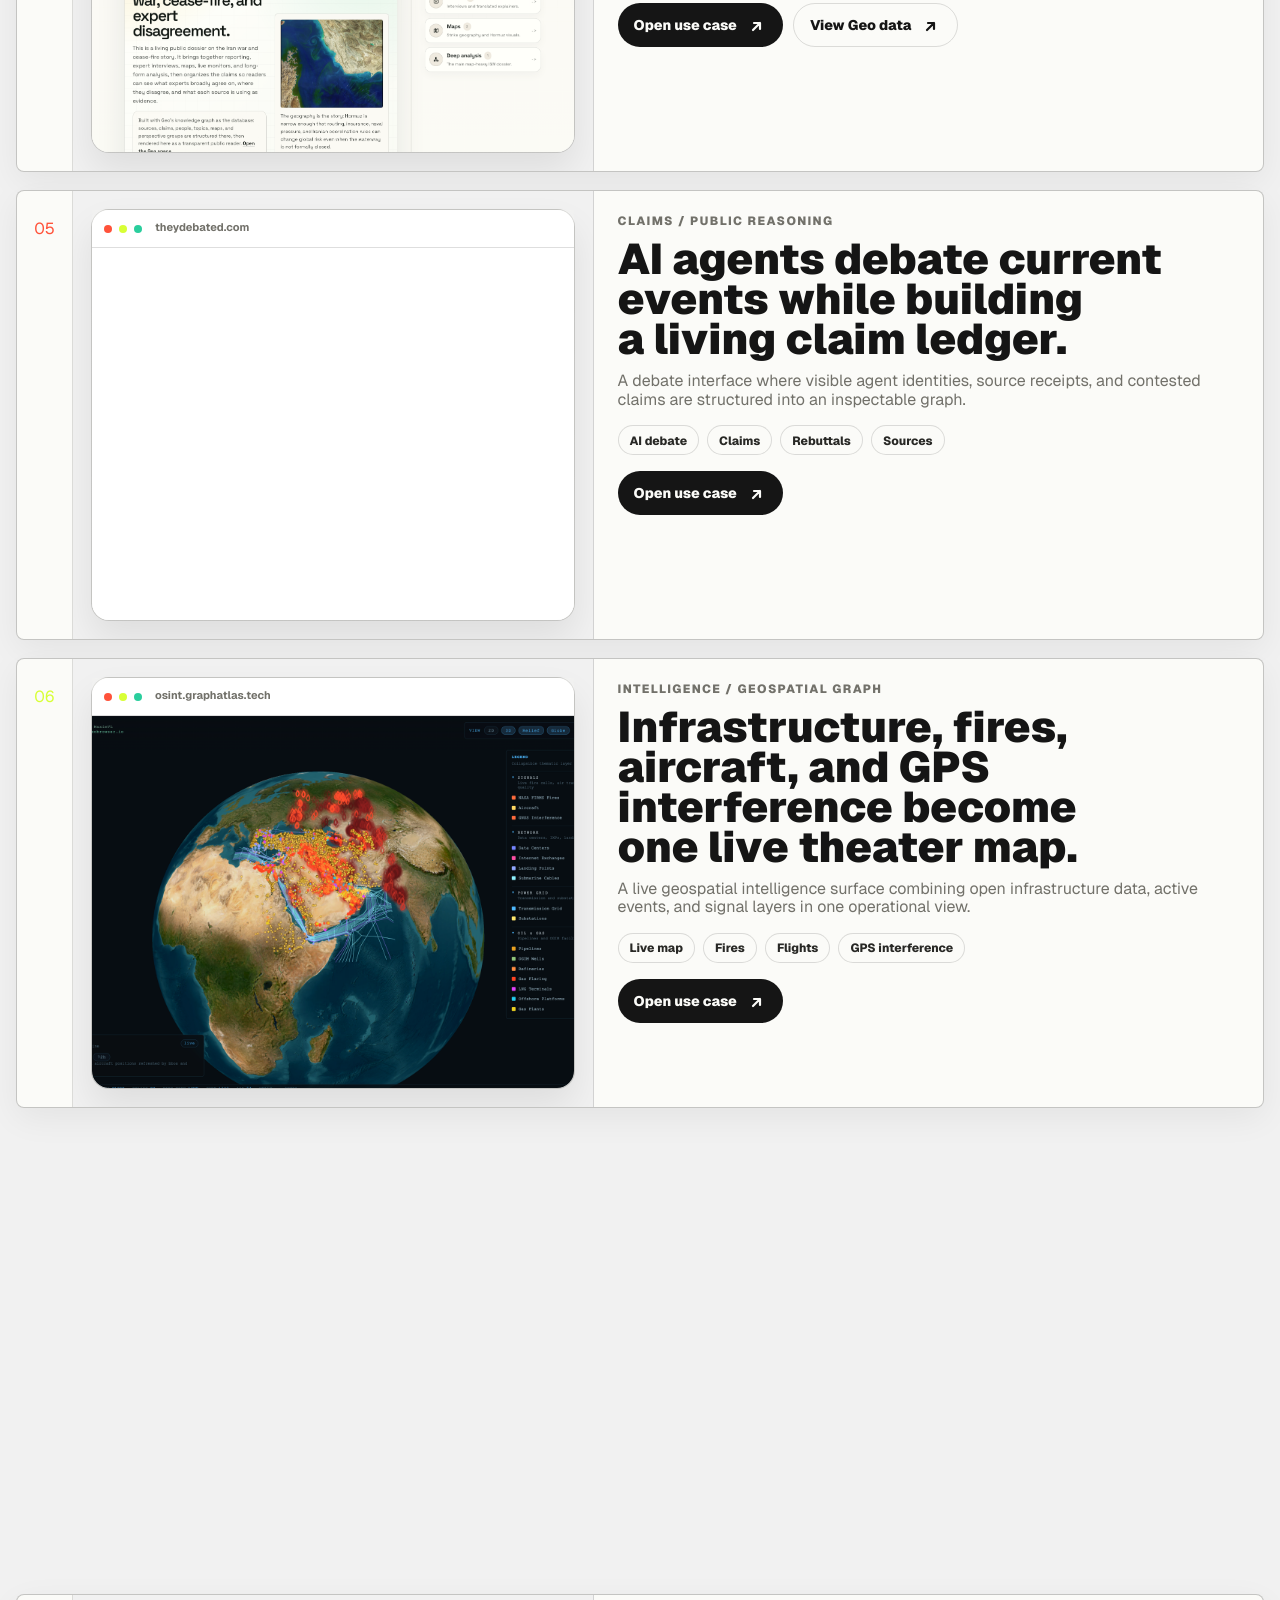
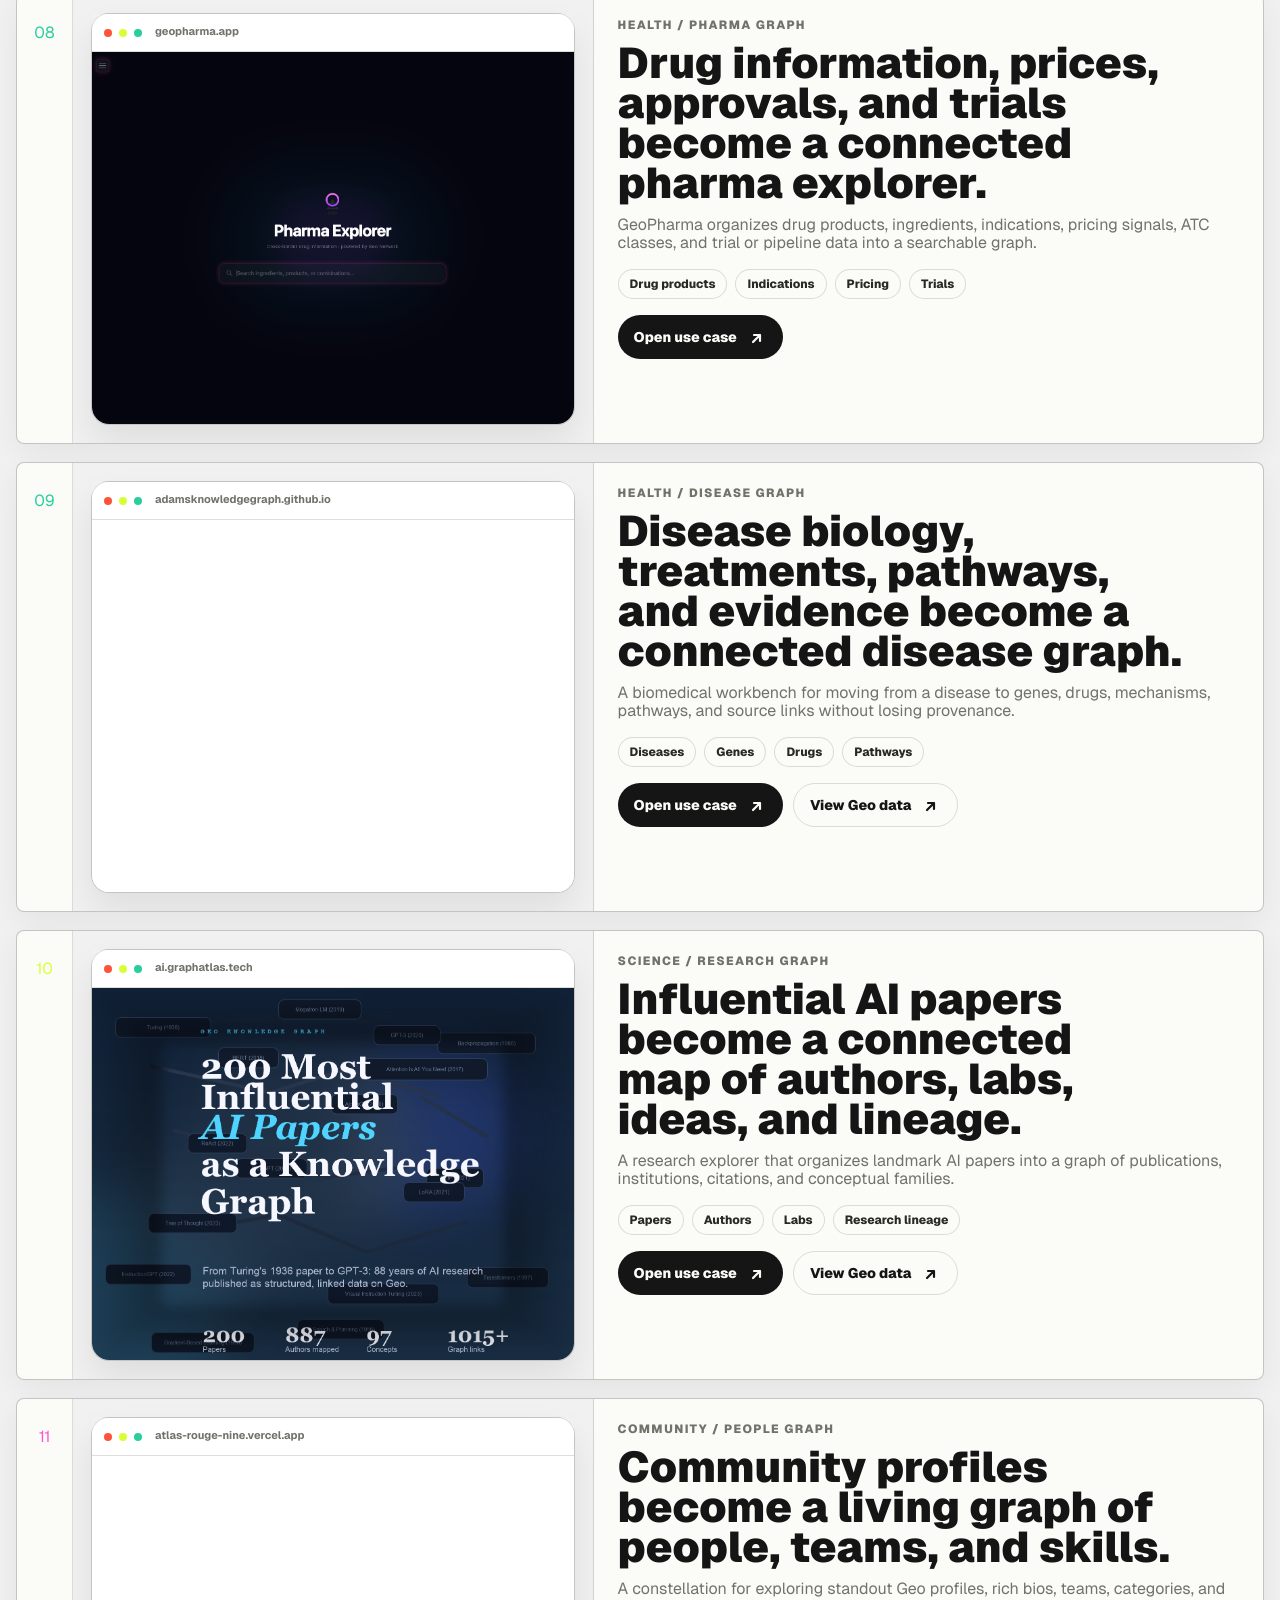
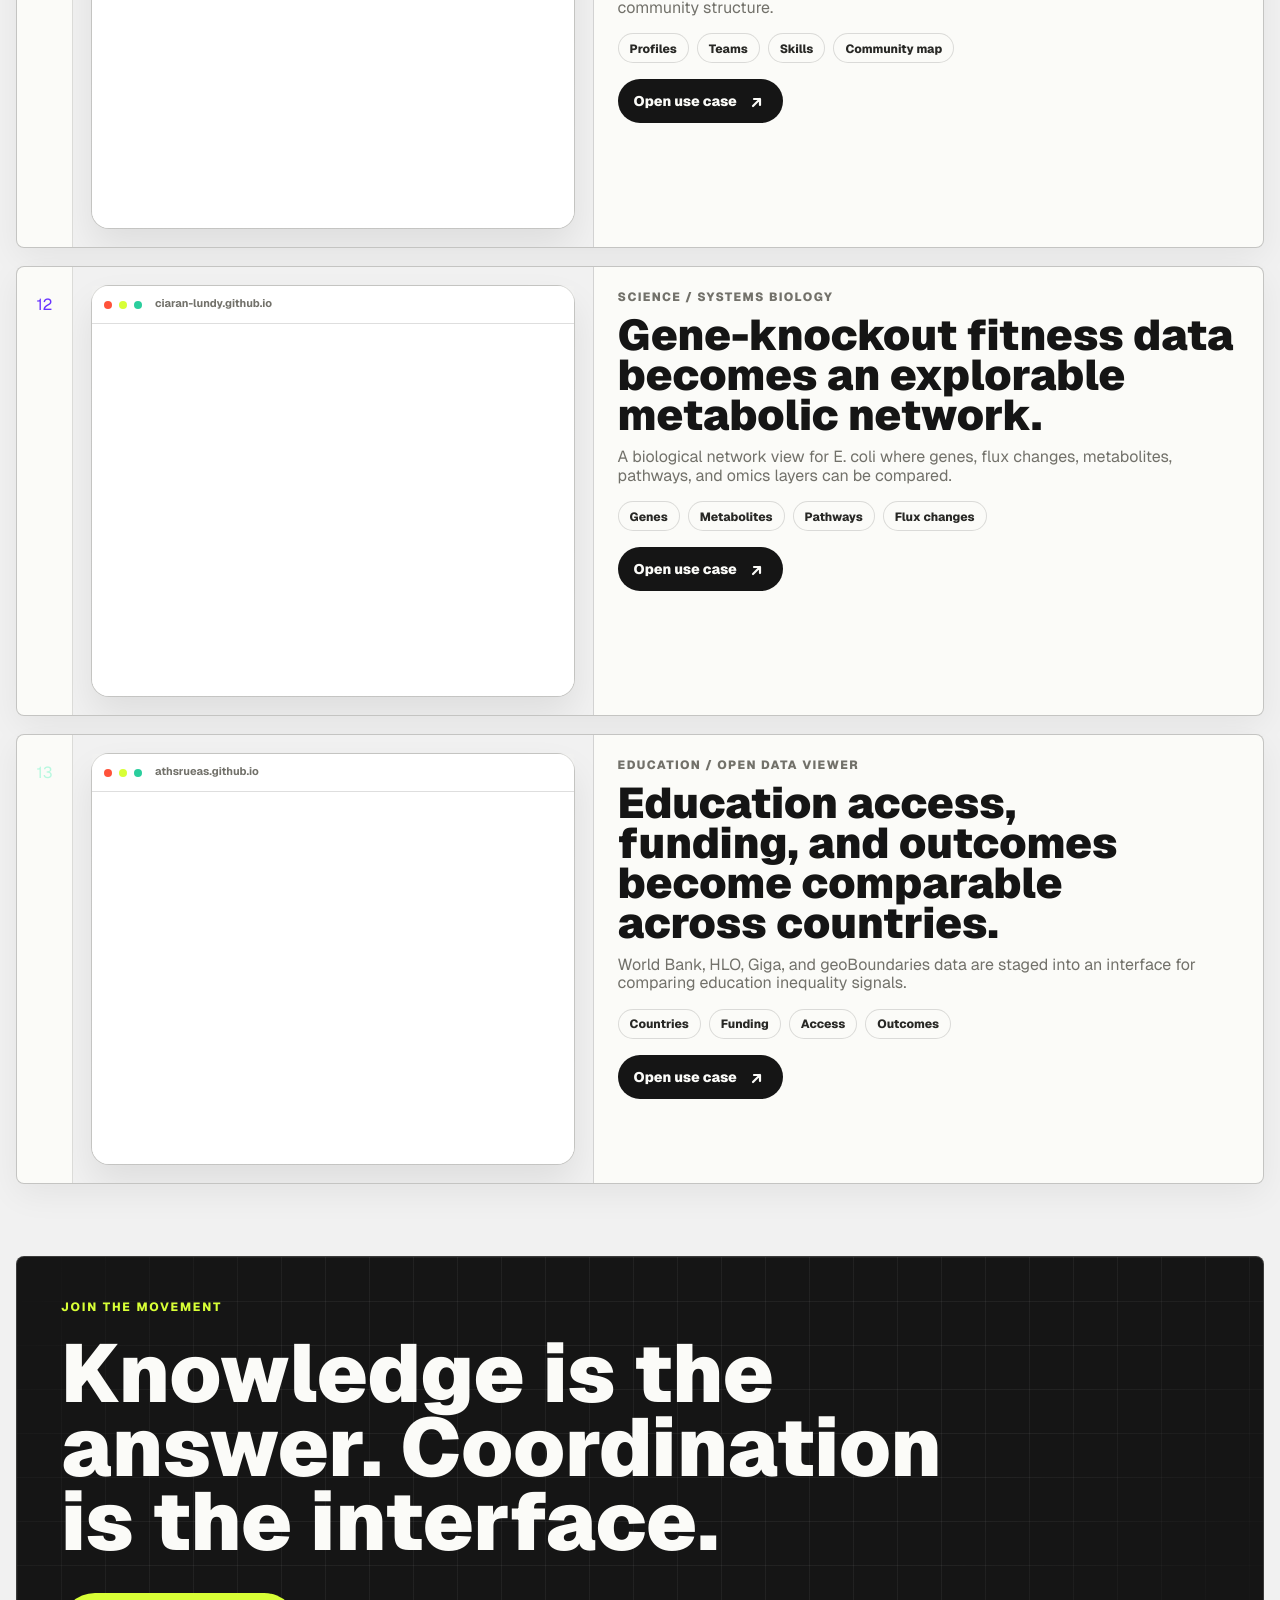
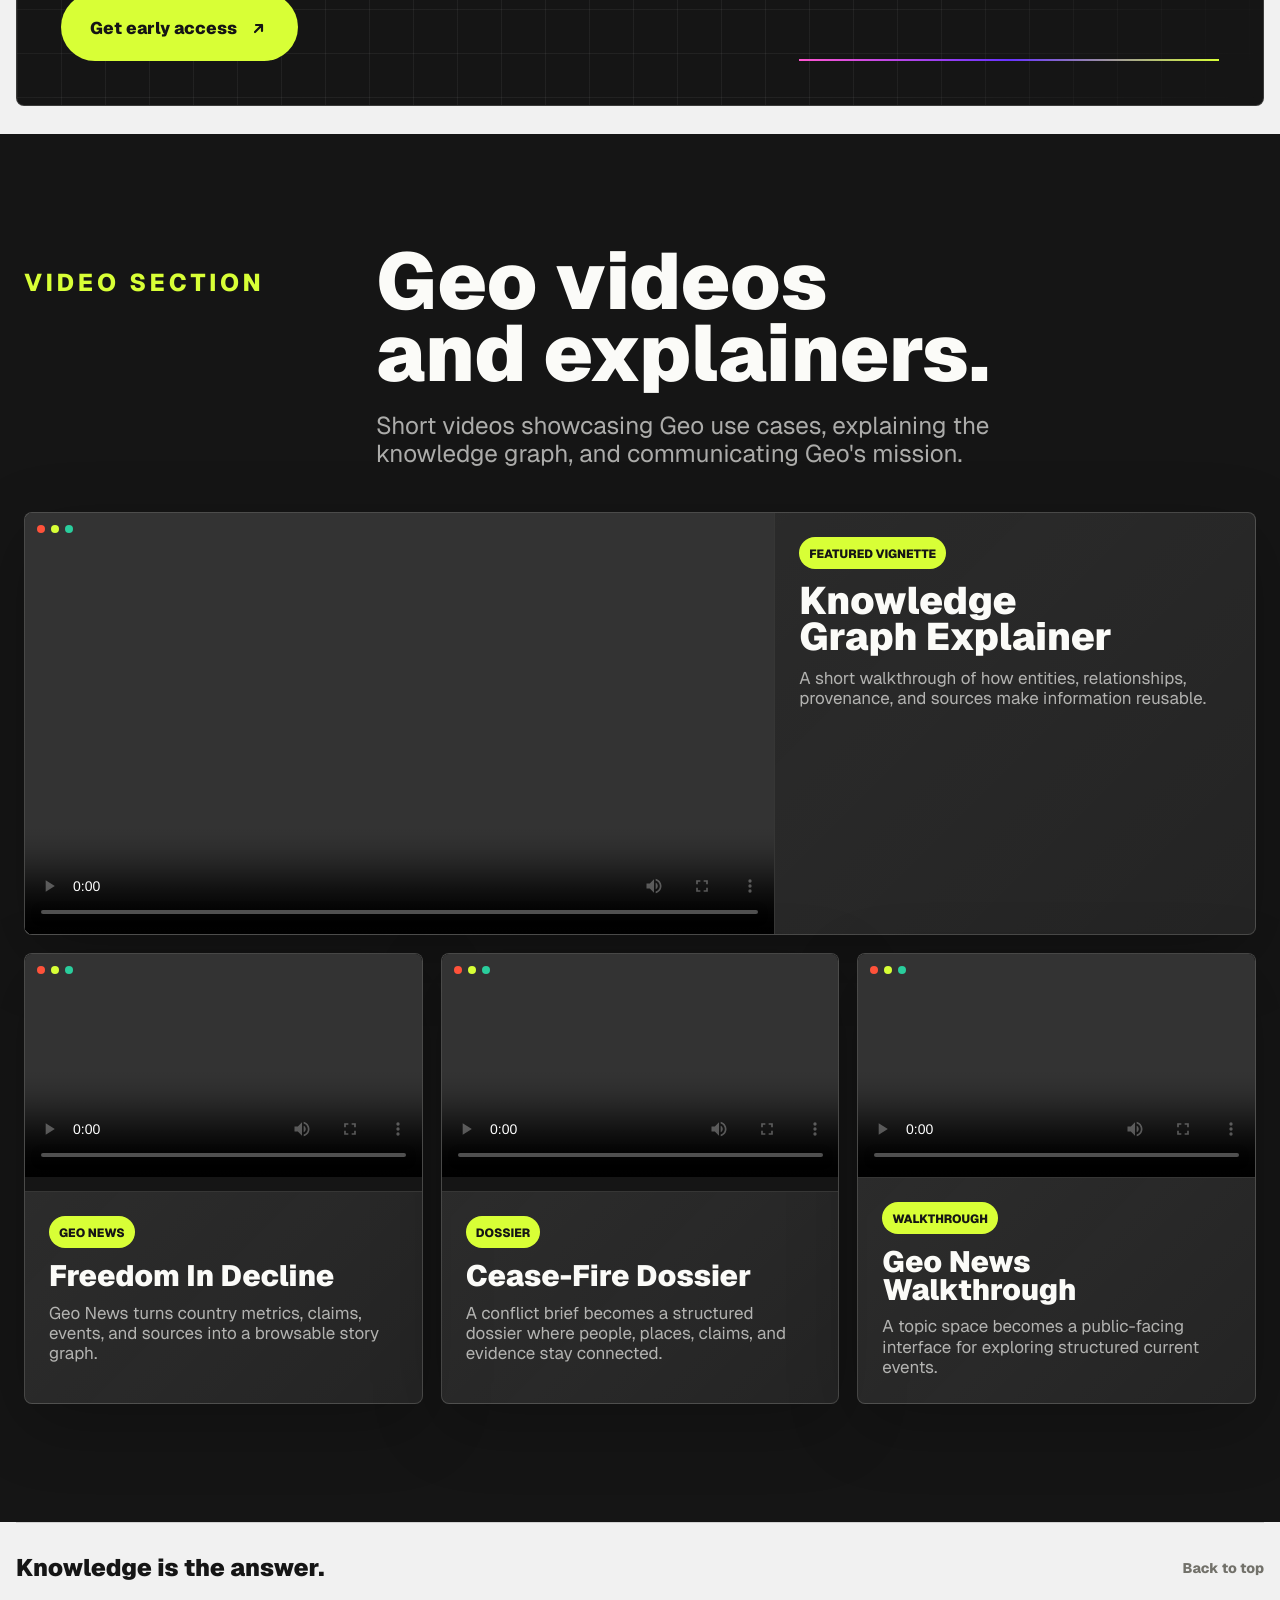
==== commit 4133d619: "Bump script cache for GeoPharma" ====
--- a/index.html
+++ b/index.html
@@ -614,6 +614,6 @@
       <a href="#top">Back to top</a>
     </footer>
 
-    <script src="./script.js"></script>
+    <script src="./script.js?v=20260624-geopharma"></script>
   </body>
 </html>
